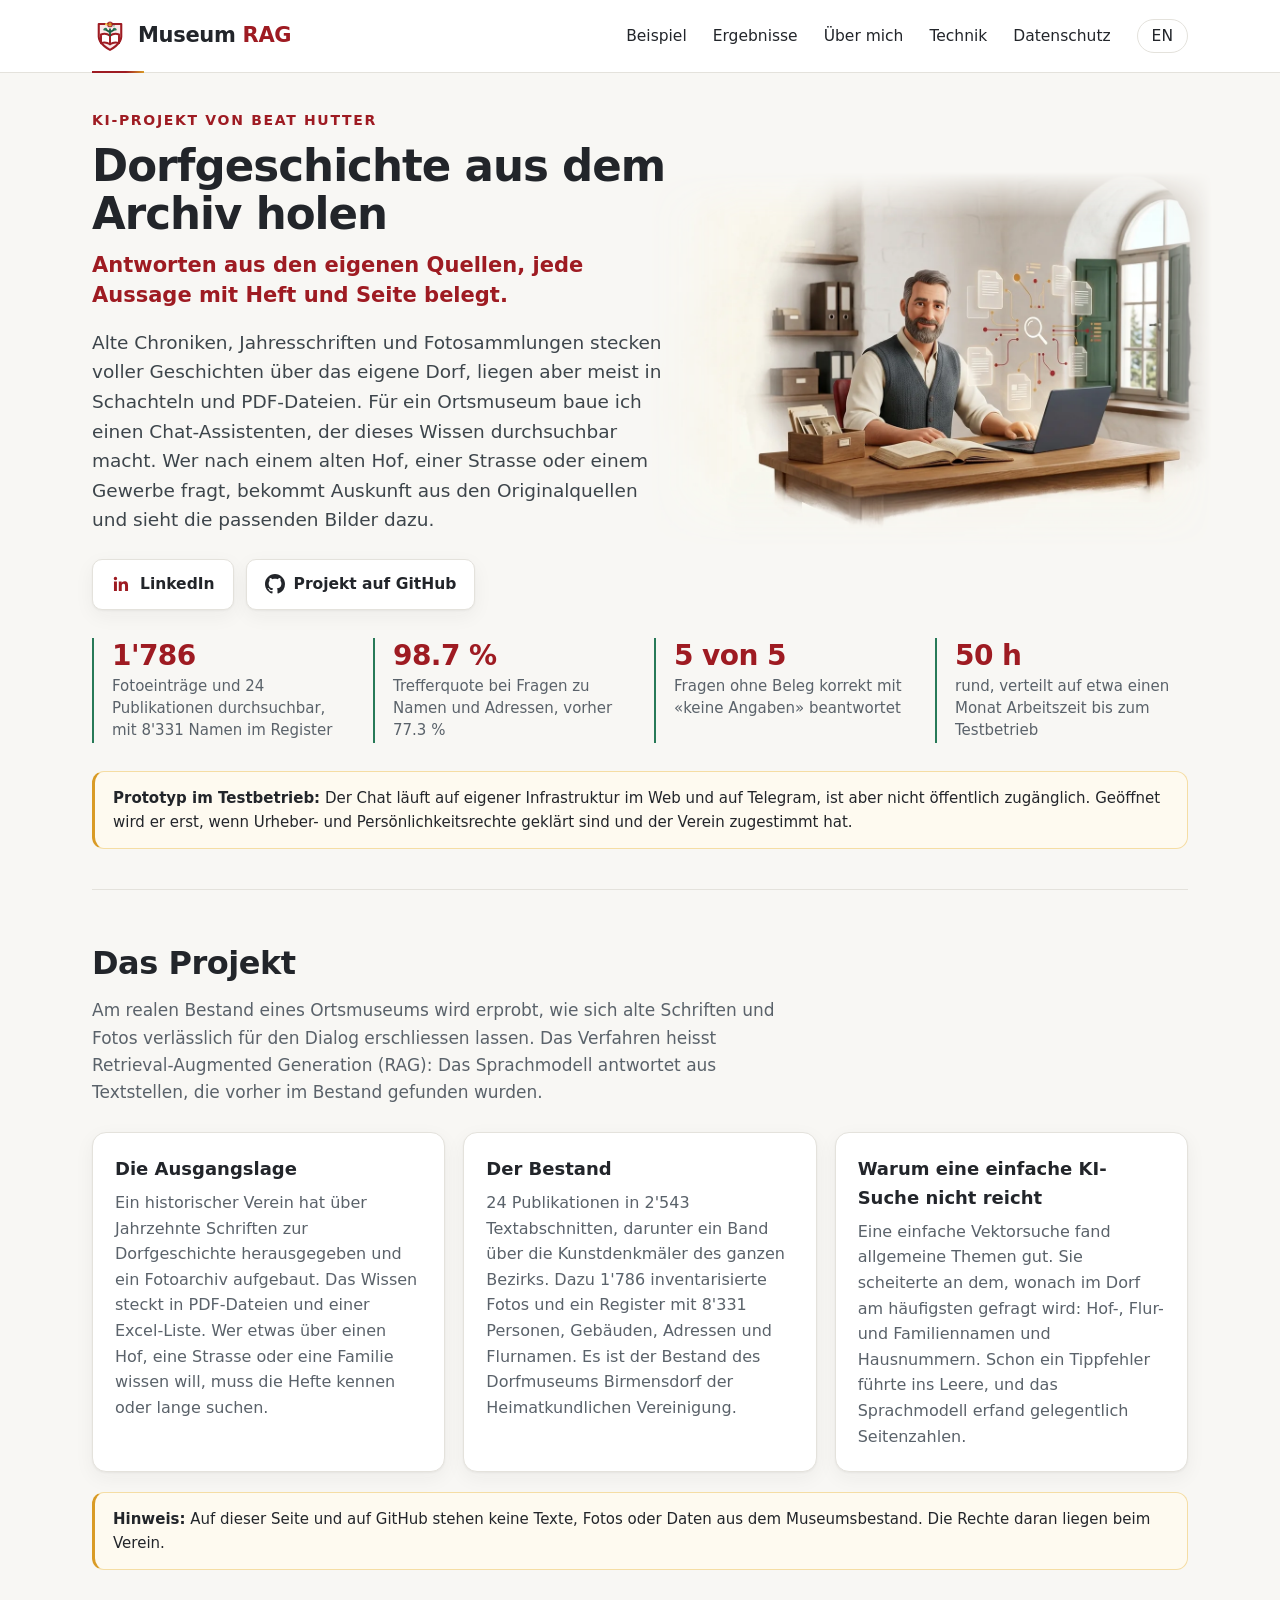
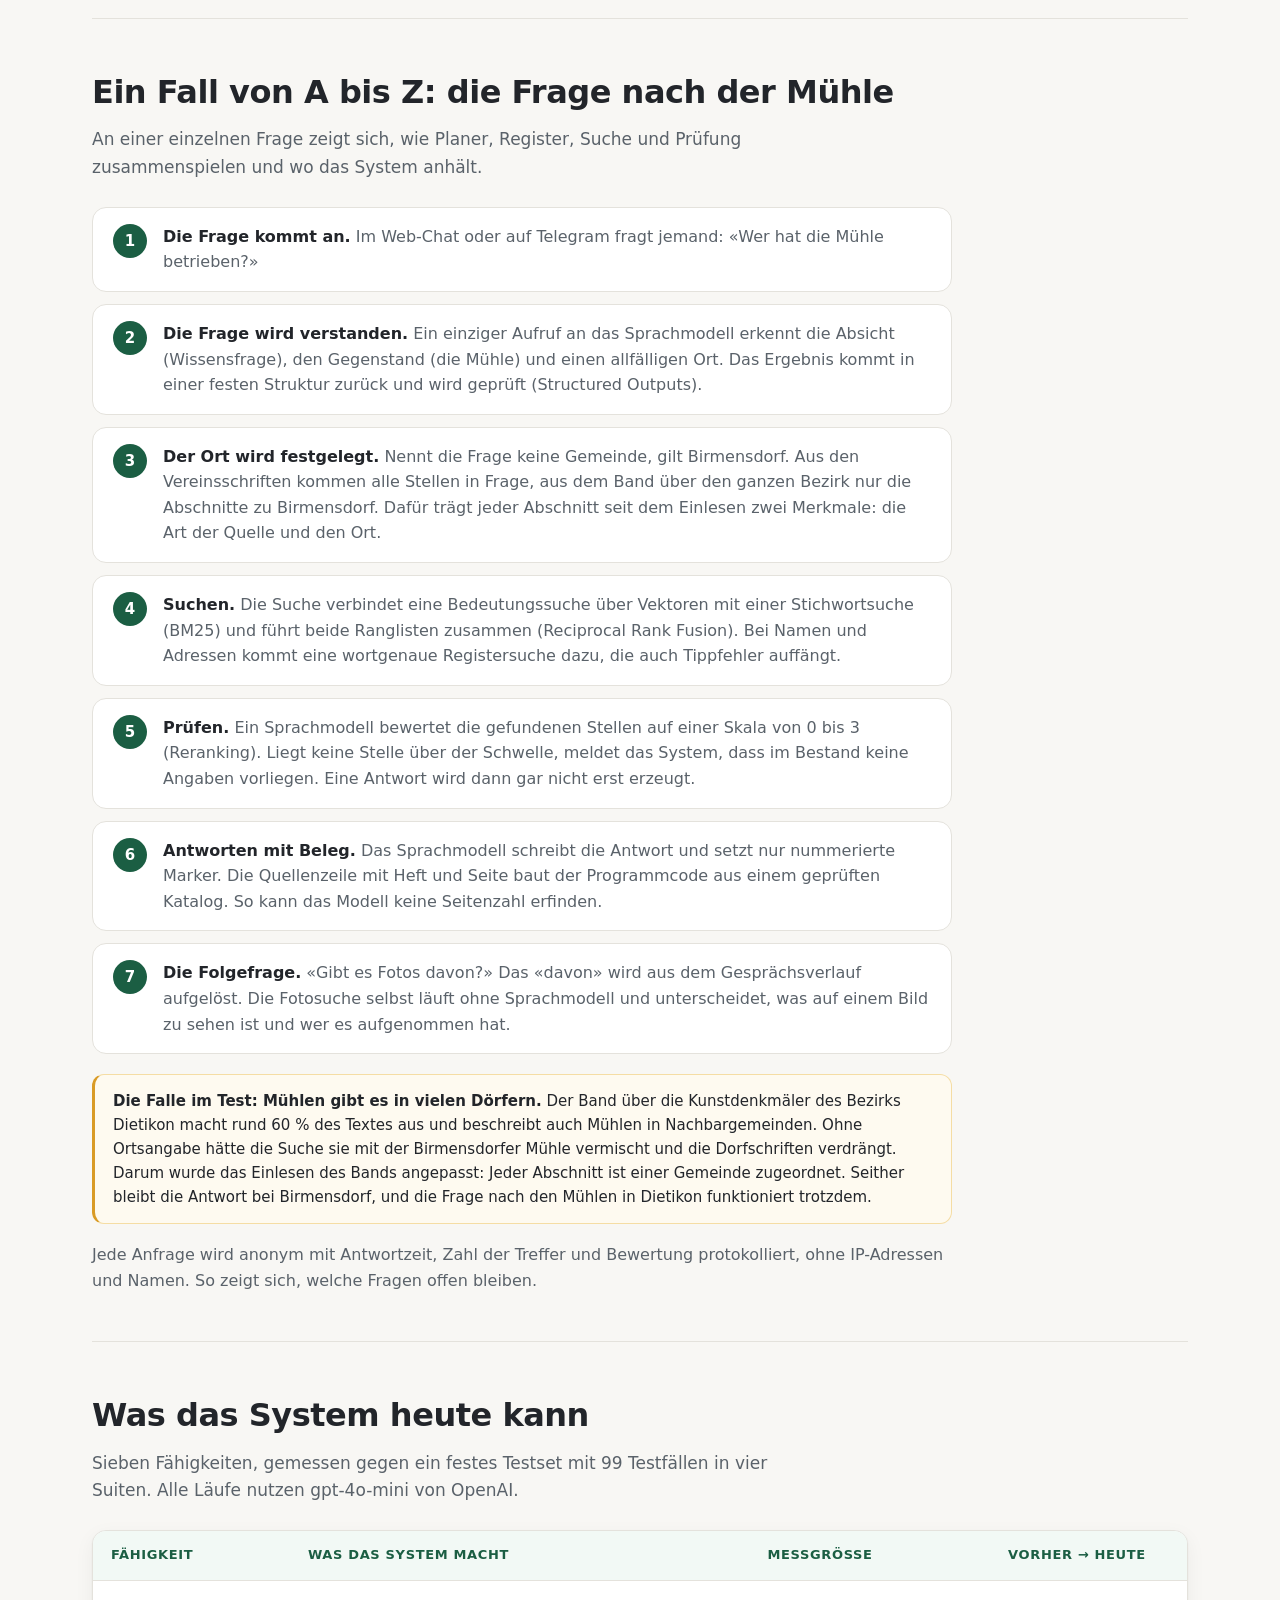
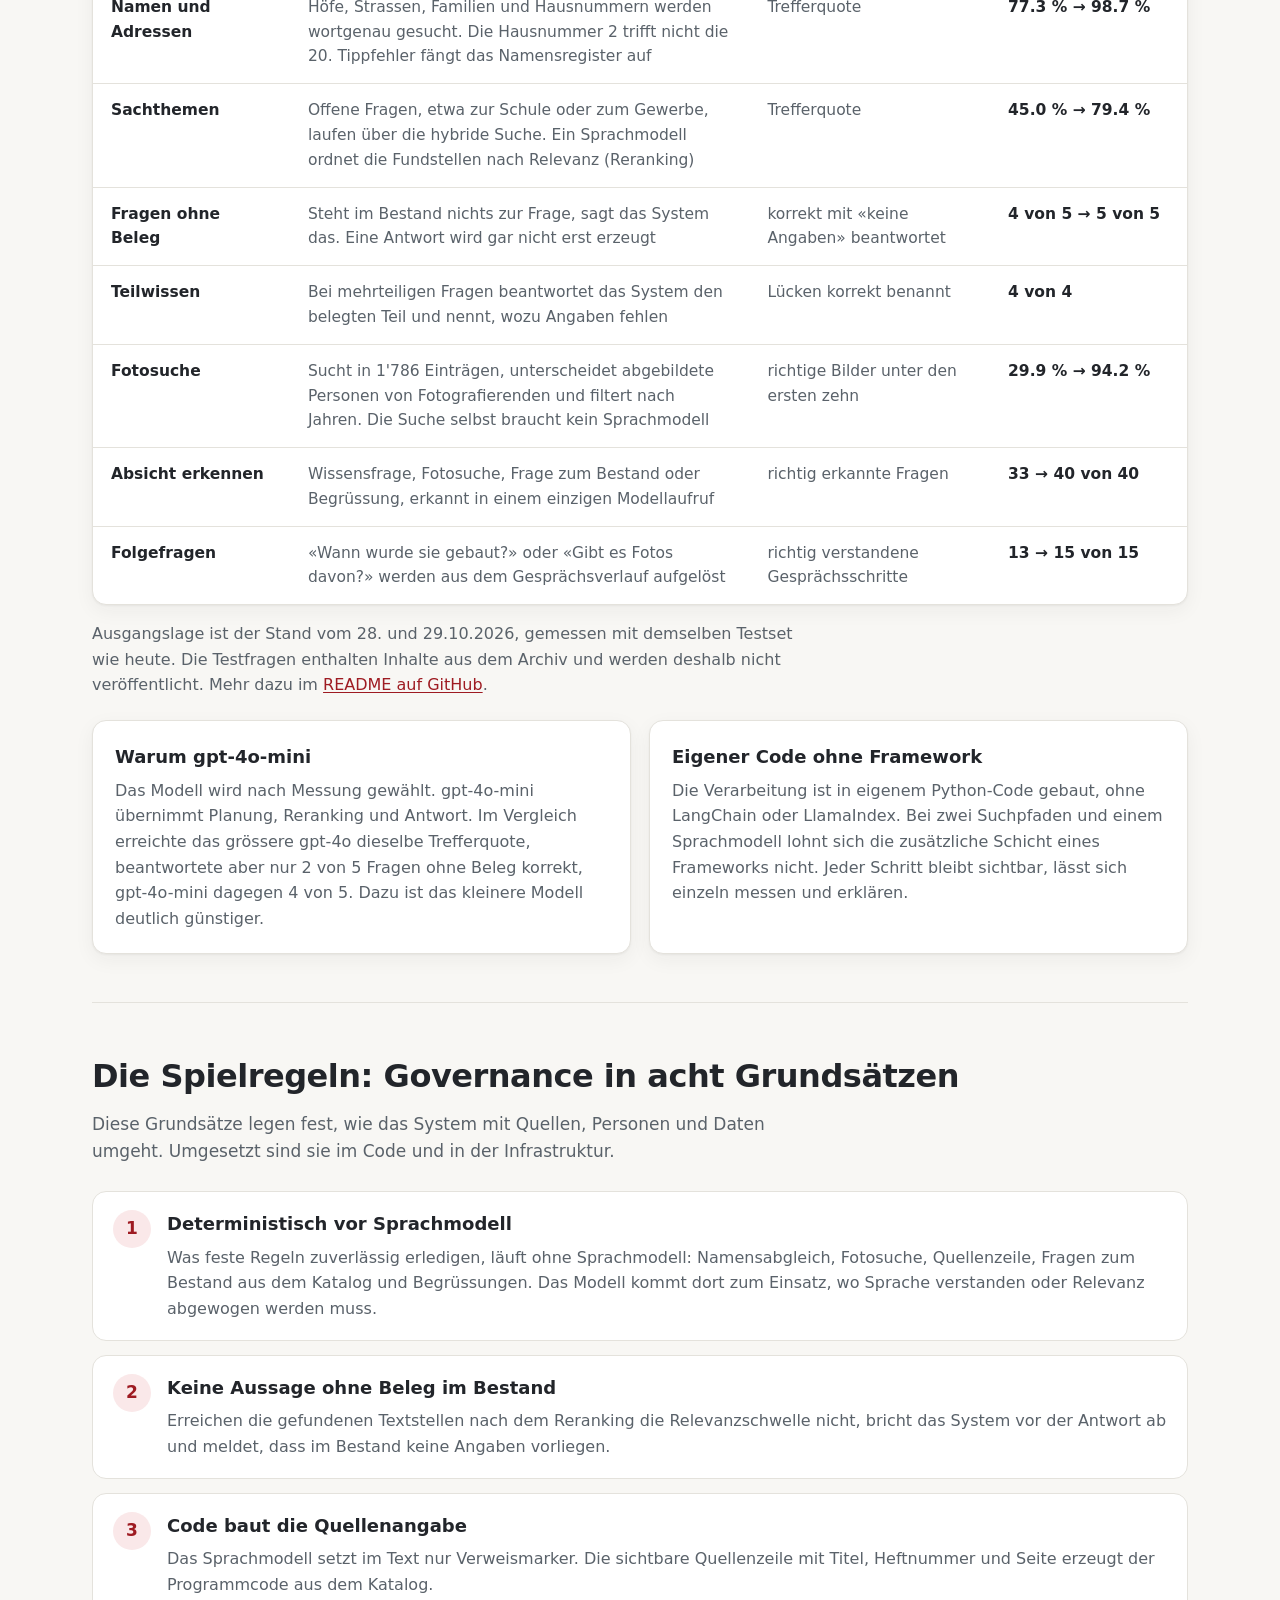
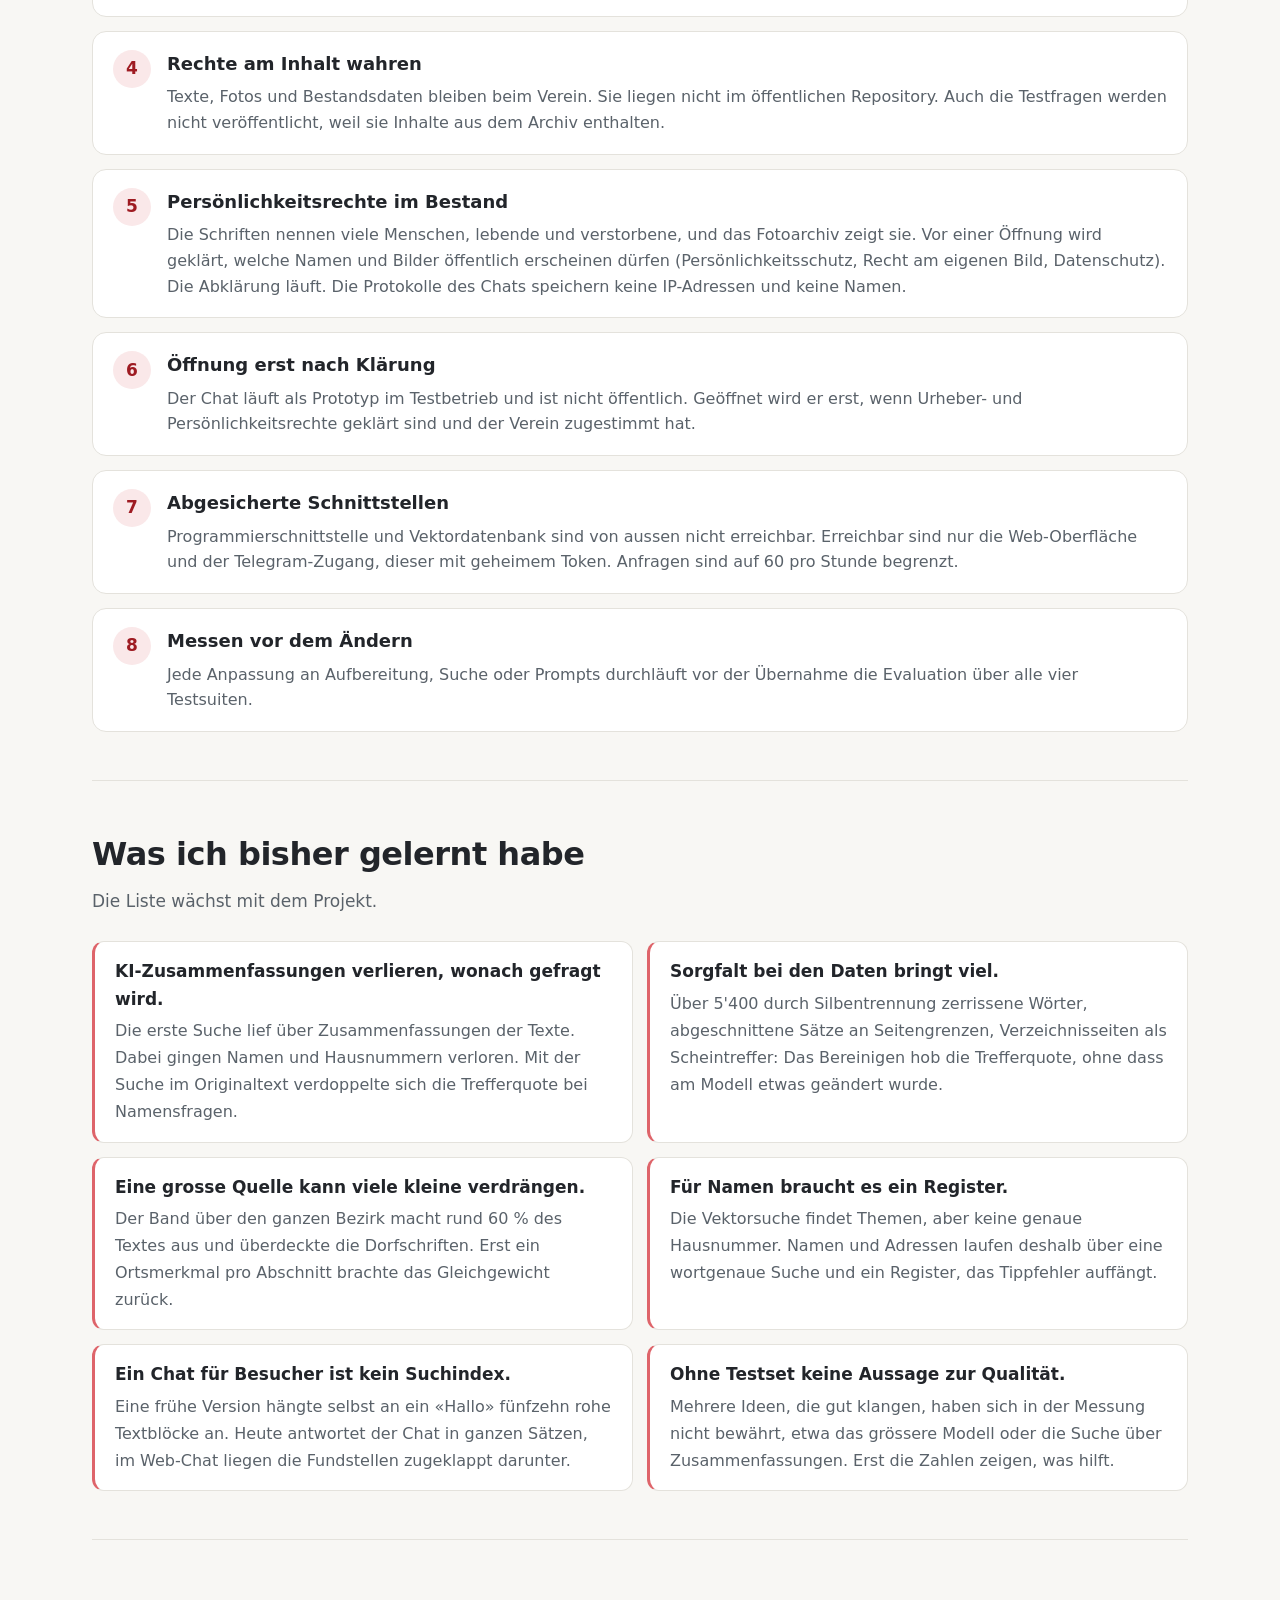
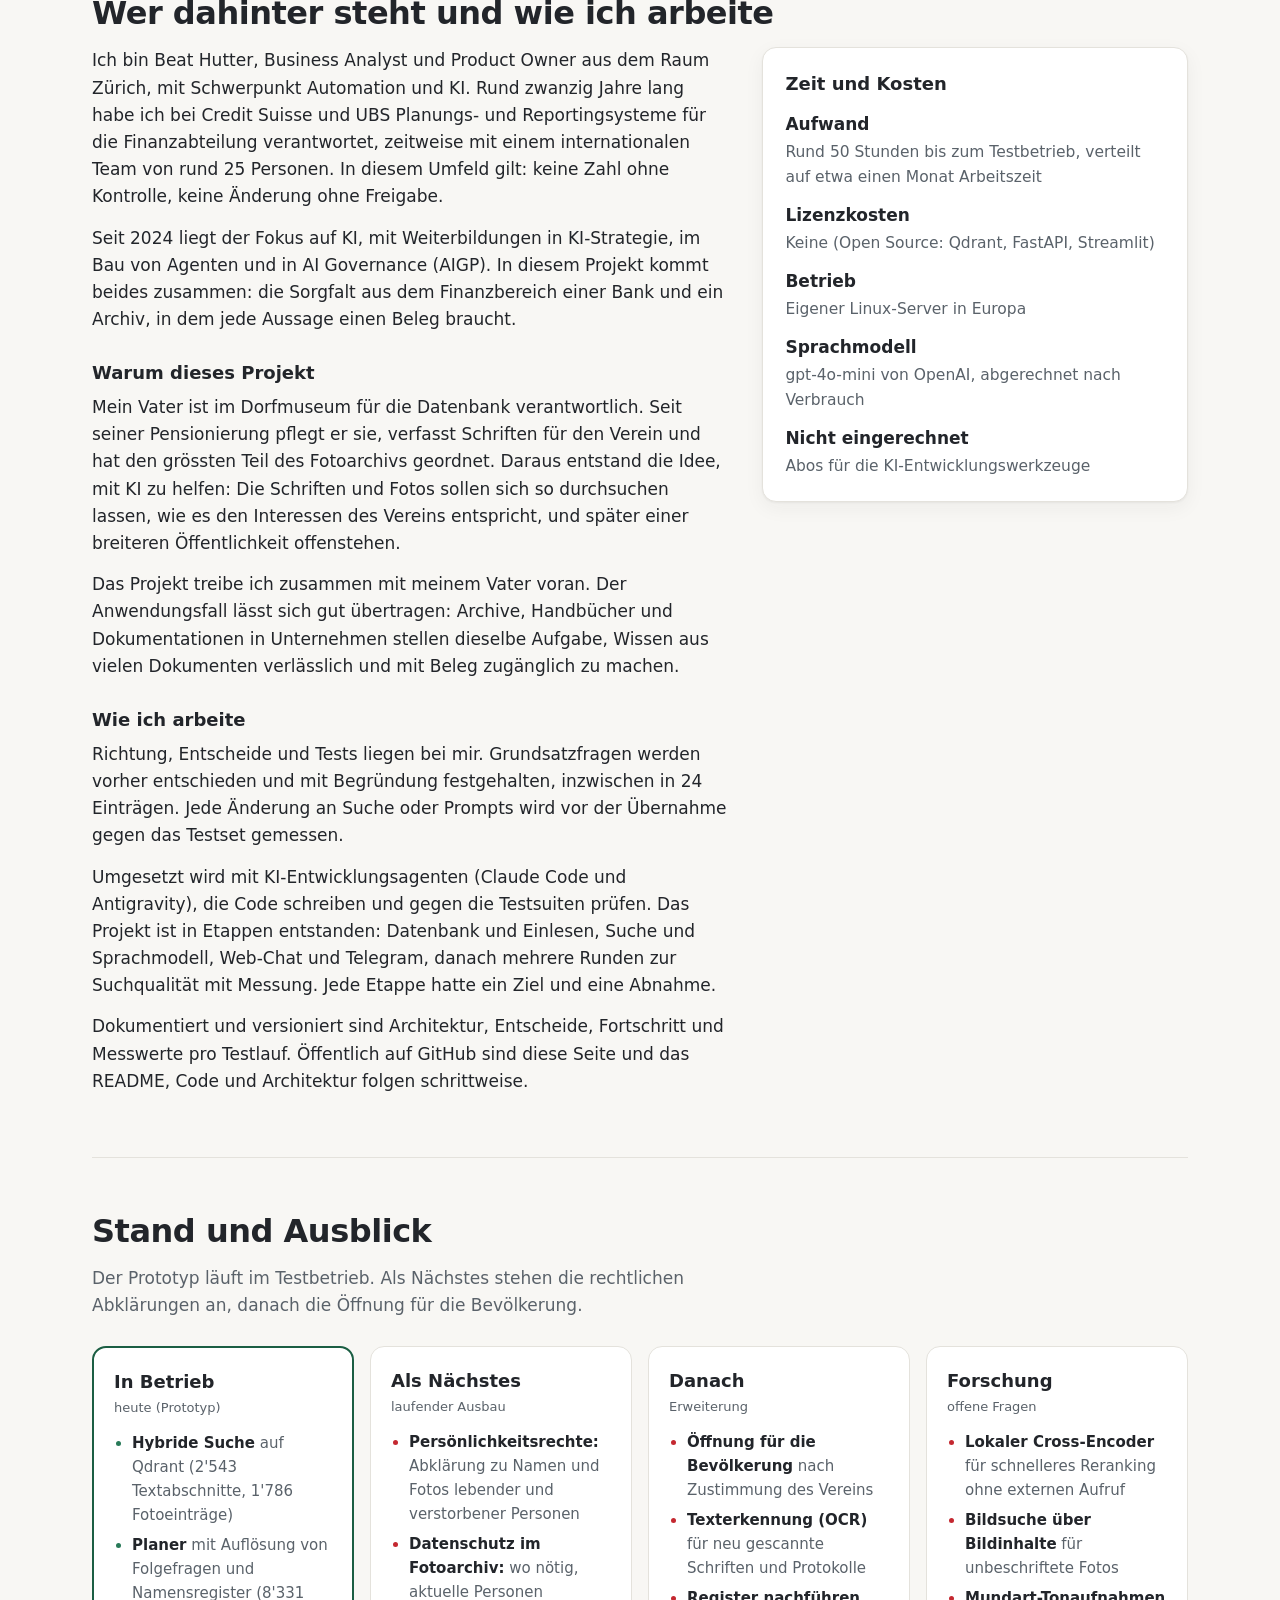
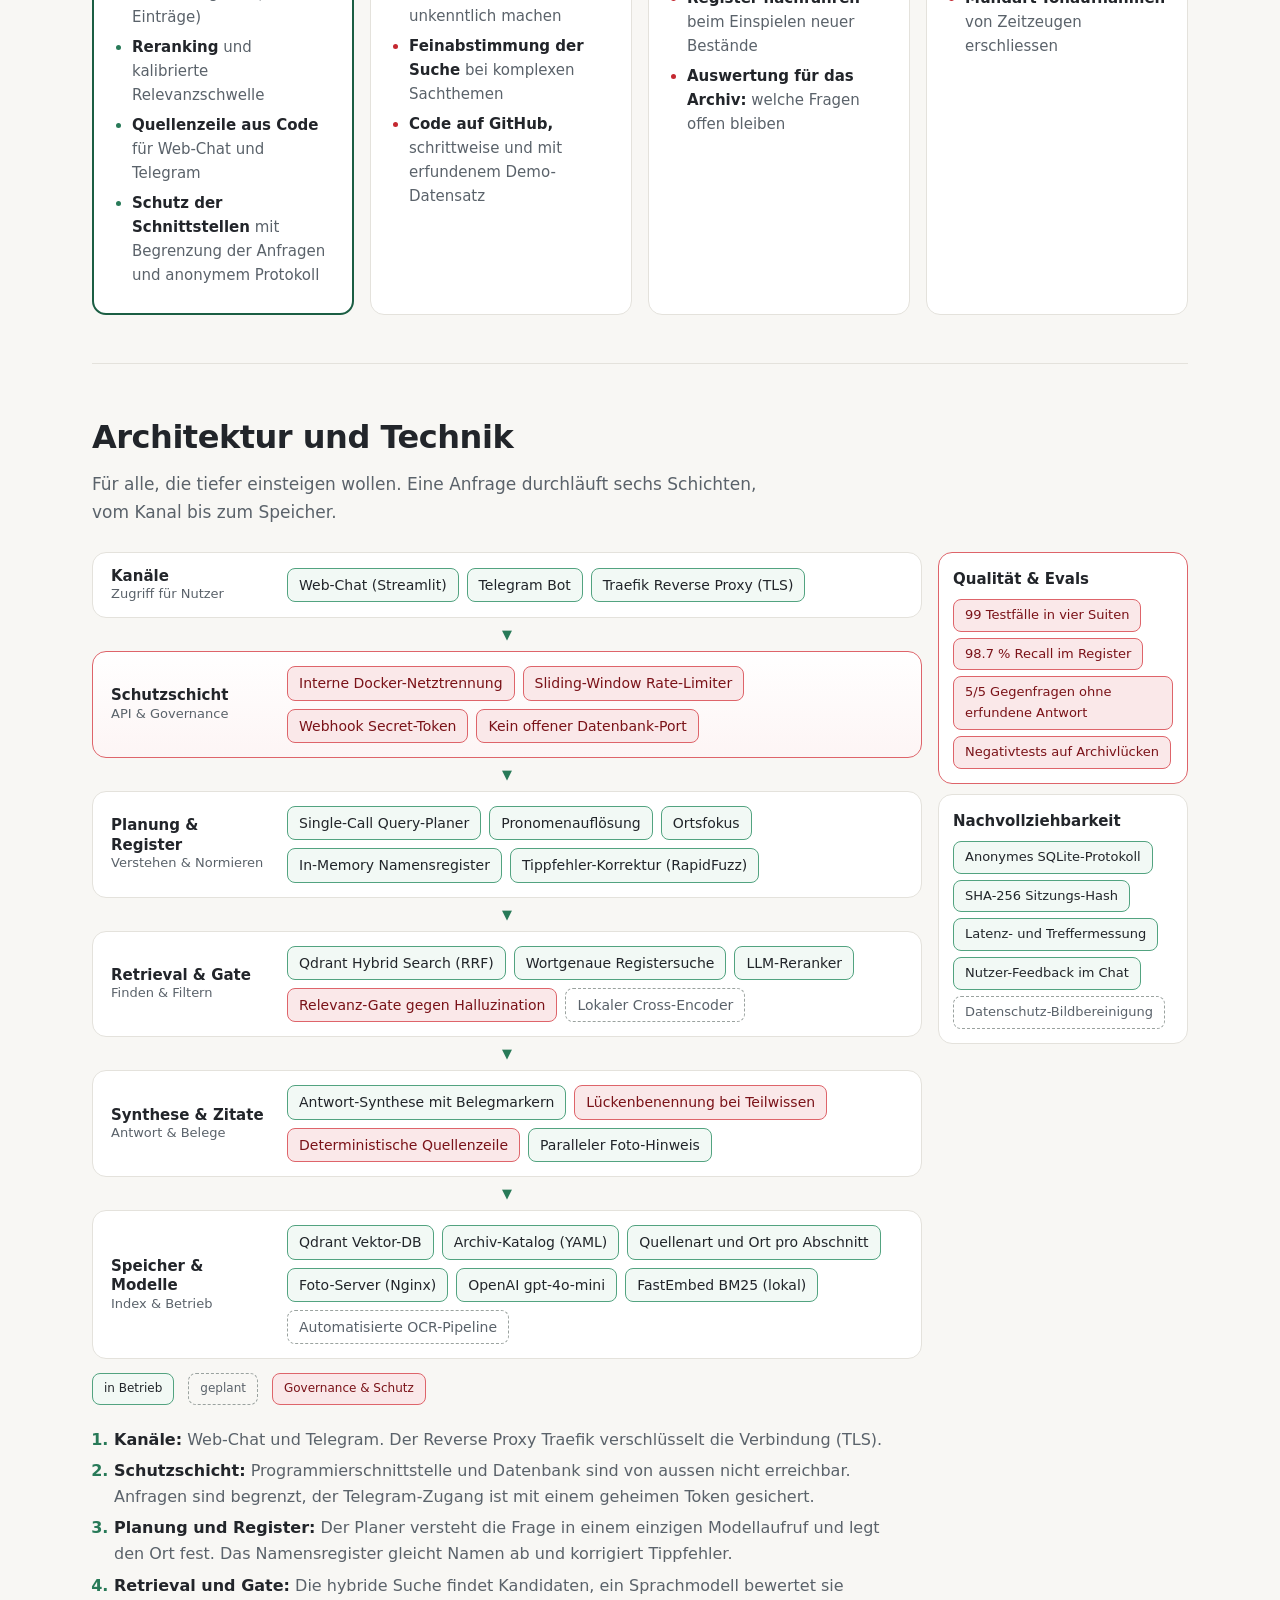
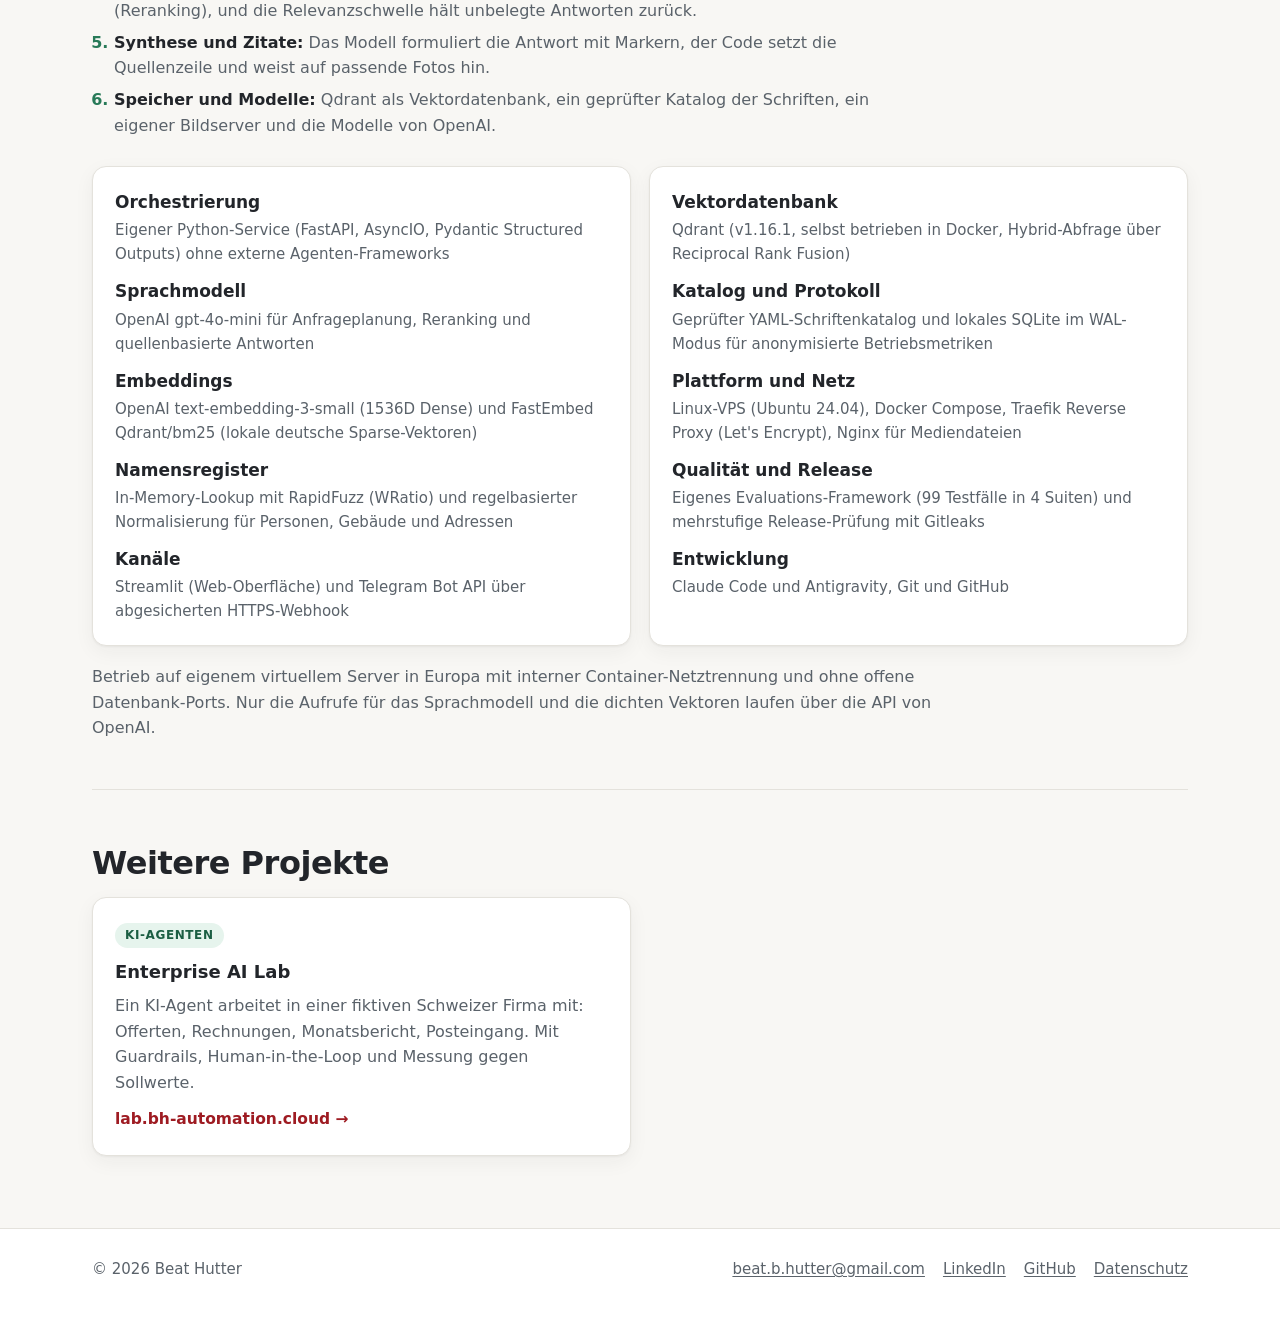
==== docs/index.html @ d4b45e54 "Update 15.11.2026: Projektseite (DE) neu aufgebaut" ====
<!doctype html>
<html lang="de">
<head>
  <meta charset="utf-8">
  <meta name="viewport" content="width=device-width, initial-scale=1">
  <title>Museum-RAG – Beat Hutter</title>
  <meta name="description" content="Ein Chat-Assistent für ein Ortsmuseum: beantwortet Fragen zur Dorfgeschichte aus den eigenen Schriften, belegt jede Aussage mit Heft und Seite und findet passende Fotos. Ein KI-Projekt von Beat Hutter.">
  <link rel="alternate" hreflang="en" href="en/">
  <link rel="stylesheet" href="style.css">
  <link rel="icon" href="assets/logo-rag.svg" type="image/svg+xml">
</head>
<body>
<header class="top">
  <div class="wrap">
    <a class="brand" href="./"><img src="assets/logo-rag.svg" alt="" width="36" height="36"><span>Museum <span class="wm-ai">RAG</span></span></a>
    <nav class="top-nav" aria-label="Hauptnavigation">
      <a class="hide-sm" href="#beispiel">Beispiel</a>
      <a class="hide-sm" href="#ergebnisse">Ergebnisse</a>
      <a class="hide-sm" href="#ueber-mich">Über mich</a>
      <a class="hide-sm" href="#technik">Technik</a>
      <a href="datenschutz.html">Datenschutz</a>
      <a class="lang" href="en/" hreflang="en" lang="en">EN</a>
    </nav>
  </div>
</header>

<main>
  <div class="wrap">
    <section class="hero">
      <div class="hero-grid">
      <div class="hero-text">
      <p class="eyebrow">KI-Projekt von Beat Hutter</p>
      <h1>Dorfgeschichte aus dem Archiv holen</h1>
      <p class="subline">Antworten aus den eigenen Quellen, jede Aussage mit Heft und Seite belegt.</p>
      <p class="lead">Alte Chroniken, Jahresschriften und Fotosammlungen stecken voller Geschichten über das eigene Dorf, liegen aber meist in Schachteln und PDF-Dateien. Für ein Ortsmuseum baue ich einen Chat-Assistenten, der dieses Wissen durchsuchbar macht. Wer nach einem alten Hof, einer Strasse oder einem Gewerbe fragt, bekommt Auskunft aus den Originalquellen und sieht die passenden Bilder dazu.</p>
      <div class="actions">
        <a class="btn primary" href="https://www.linkedin.com/in/beat-hutter-2687414b/" target="_blank" rel="noopener"><svg class="in" viewBox="0 0 24 24" fill="currentColor" aria-hidden="true"><path d="M20.45 20.45h-3.56v-5.57c0-1.33-.02-3.04-1.85-3.04-1.85 0-2.14 1.45-2.14 2.94v5.67H9.34V9h3.41v1.56h.05c.48-.9 1.64-1.85 3.37-1.85 3.6 0 4.27 2.37 4.27 5.46v6.28zM5.34 7.43a2.06 2.06 0 1 1 0-4.13 2.06 2.06 0 0 1 0 4.13zM7.12 20.45H3.56V9h3.56v11.45z"/></svg>LinkedIn</a>
        <a class="btn soft" href="https://github.com/BeatHutter/museum-hybrid-rag" target="_blank" rel="noopener"><svg viewBox="0 0 16 16" fill="currentColor" aria-hidden="true"><path d="M8 0C3.58 0 0 3.58 0 8c0 3.54 2.29 6.53 5.47 7.59.4.07.55-.17.55-.38 0-.19-.01-.82-.01-1.49-2.01.37-2.53-.49-2.69-.94-.09-.23-.48-.94-.82-1.13-.28-.15-.68-.52-.01-.53.63-.01 1.08.58 1.23.82.72 1.21 1.87.87 2.33.66.07-.52.28-.87.51-1.07-1.78-.2-3.64-.89-3.64-3.95 0-.87.31-1.59.82-2.15-.08-.2-.36-1.02.08-2.12 0 0 .67-.21 2.2.82.64-.18 1.32-.27 2-.27.68 0 1.36.09 2 .27 1.53-1.04 2.2-.82 2.2-.82.44 1.1.16 1.92.08 2.12.51.56.82 1.27.82 2.15 0 3.07-1.87 3.75-3.65 3.95.29.25.54.73.54 1.48 0 1.07-.01 1.93-.01 2.2 0 .21.15.46.55.38A8.01 8.01 0 0 0 16 8c0-4.42-3.58-8-8-8z"/></svg>Projekt auf GitHub</a>
      </div>
      </div>
      <figure class="hero-art">
        <img src="assets/hero-rag.webp" srcset="assets/hero-rag-1200.webp 1200w, assets/hero-rag.webp 1800w" sizes="(max-width: 960px) 100vw, 620px" width="1800" height="1200" alt="Illustration: Ein bärtiger Archivar arbeitet an einem Holztisch in einem hellen historischen Museumsarchiv mit grünen Fensterläden. Vor ihm liegen eine alte Chronik, historische Fotografien und ein Laptop, über dem vernetzte Dokumentenkarten und Vektorknoten in Rot, Grün und Goldgelb schweben." fetchpriority="high">
      </figure>
      </div>
      <div class="kpis">
        <div class="kpi"><strong>1'786</strong><span>Fotoeinträge und 24 Publikationen durchsuchbar, mit 8'331 Namen im Register</span></div>
        <div class="kpi"><strong>98.7 %</strong><span>Trefferquote bei Fragen zu Namen und Adressen, vorher 77.3 %</span></div>
        <div class="kpi"><strong>5 von 5</strong><span>Fragen ohne Beleg korrekt mit «keine Angaben» beantwortet</span></div>
        <div class="kpi"><strong>50 h</strong><span>rund, verteilt auf etwa einen Monat Arbeitszeit bis zum Testbetrieb</span></div>
      </div>
      <p class="notice"><strong>Prototyp im Testbetrieb:</strong> Der Chat läuft auf eigener Infrastruktur im Web und auf Telegram, ist aber nicht öffentlich zugänglich. Geöffnet wird er erst, wenn Urheber- und Persönlichkeitsrechte geklärt sind und der Verein zugestimmt hat.</p>
    </section>

    <section id="projekt">
      <h2>Das Projekt</h2>
      <p class="section-lead">Am realen Bestand eines Ortsmuseums wird erprobt, wie sich alte Schriften und Fotos verlässlich für den Dialog erschliessen lassen. Das Verfahren heisst Retrieval-Augmented Generation (RAG): Das Sprachmodell antwortet aus Textstellen, die vorher im Bestand gefunden wurden.</p>
      <div class="grid">
        <div class="card">
          <h3>Die Ausgangslage</h3>
          <p>Ein historischer Verein hat über Jahrzehnte Schriften zur Dorfgeschichte herausgegeben und ein Fotoarchiv aufgebaut. Das Wissen steckt in PDF-Dateien und einer Excel-Liste. Wer etwas über einen Hof, eine Strasse oder eine Familie wissen will, muss die Hefte kennen oder lange suchen.</p>
        </div>
        <div class="card">
          <h3>Der Bestand</h3>
          <p>24 Publikationen in 2'543 Textabschnitten, darunter ein Band über die Kunstdenkmäler des ganzen Bezirks. Dazu 1'786 inventarisierte Fotos und ein Register mit 8'331 Personen, Gebäuden, Adressen und Flurnamen. Es ist der Bestand des Dorfmuseums Birmensdorf der Heimatkundlichen Vereinigung.</p>
        </div>
        <div class="card">
          <h3>Warum eine einfache KI-Suche nicht reicht</h3>
          <p>Eine einfache Vektorsuche fand allgemeine Themen gut. Sie scheiterte an dem, wonach im Dorf am häufigsten gefragt wird: Hof-, Flur- und Familiennamen und Hausnummern. Schon ein Tippfehler führte ins Leere, und das Sprachmodell erfand gelegentlich Seitenzahlen.</p>
        </div>
      </div>
      <p class="notice"><strong>Hinweis:</strong> Auf dieser Seite und auf GitHub stehen keine Texte, Fotos oder Daten aus dem Museumsbestand. Die Rechte daran liegen beim Verein.</p>
    </section>

    <section id="beispiel">
      <h2>Ein Fall von A bis Z: die Frage nach der Mühle</h2>
      <p class="section-lead">An einer einzelnen Frage zeigt sich, wie Planer, Register, Suche und Prüfung zusammenspielen und wo das System anhält.</p>
      <ol class="steps">
        <li><p><strong>Die Frage kommt an.</strong> Im Web-Chat oder auf Telegram fragt jemand: «Wer hat die Mühle betrieben?»</p></li>
        <li><p><strong>Die Frage wird verstanden.</strong> Ein einziger Aufruf an das Sprachmodell erkennt die Absicht (Wissensfrage), den Gegenstand (die Mühle) und einen allfälligen Ort. Das Ergebnis kommt in einer festen Struktur zurück und wird geprüft (Structured Outputs).</p></li>
        <li><p><strong>Der Ort wird festgelegt.</strong> Nennt die Frage keine Gemeinde, gilt Birmensdorf. Aus den Vereinsschriften kommen alle Stellen in Frage, aus dem Band über den ganzen Bezirk nur die Abschnitte zu Birmensdorf. Dafür trägt jeder Abschnitt seit dem Einlesen zwei Merkmale: die Art der Quelle und den Ort.</p></li>
        <li><p><strong>Suchen.</strong> Die Suche verbindet eine Bedeutungssuche über Vektoren mit einer Stichwortsuche (BM25) und führt beide Ranglisten zusammen (Reciprocal Rank Fusion). Bei Namen und Adressen kommt eine wortgenaue Registersuche dazu, die auch Tippfehler auffängt.</p></li>
        <li><p><strong>Prüfen.</strong> Ein Sprachmodell bewertet die gefundenen Stellen auf einer Skala von 0 bis 3 (Reranking). Liegt keine Stelle über der Schwelle, meldet das System, dass im Bestand keine Angaben vorliegen. Eine Antwort wird dann gar nicht erst erzeugt.</p></li>
        <li><p><strong>Antworten mit Beleg.</strong> Das Sprachmodell schreibt die Antwort und setzt nur nummerierte Marker. Die Quellenzeile mit Heft und Seite baut der Programmcode aus einem geprüften Katalog. So kann das Modell keine Seitenzahl erfinden.</p></li>
        <li><p><strong>Die Folgefrage.</strong> «Gibt es Fotos davon?» Das «davon» wird aus dem Gesprächsverlauf aufgelöst. Die Fotosuche selbst läuft ohne Sprachmodell und unterscheidet, was auf einem Bild zu sehen ist und wer es aufgenommen hat.</p></li>
      </ol>
      <p class="notice trap"><strong>Die Falle im Test: Mühlen gibt es in vielen Dörfern.</strong> Der Band über die Kunstdenkmäler des Bezirks Dietikon macht rund 60 % des Textes aus und beschreibt auch Mühlen in Nachbargemeinden. Ohne Ortsangabe hätte die Suche sie mit der Birmensdorfer Mühle vermischt und die Dorfschriften verdrängt. Darum wurde das Einlesen des Bands angepasst: Jeder Abschnitt ist einer Gemeinde zugeordnet. Seither bleibt die Antwort bei Birmensdorf, und die Frage nach den Mühlen in Dietikon funktioniert trotzdem.</p>
      <p class="facts-line">Jede Anfrage wird anonym mit Antwortzeit, Zahl der Treffer und Bewertung protokolliert, ohne IP-Adressen und Namen. So zeigt sich, welche Fragen offen bleiben.</p>
    </section>

    <section id="ergebnisse">
      <h2>Was das System heute kann</h2>
      <p class="section-lead">Sieben Fähigkeiten, gemessen gegen ein festes Testset mit 99 Testfällen in vier Suiten. Alle Läufe nutzen gpt-4o-mini von OpenAI.</p>
      <div class="table-wrap">
        <table class="results">
          <thead><tr><th scope="col">Fähigkeit</th><th scope="col">Was das System macht</th><th scope="col">Messgrösse</th><th scope="col">Vorher → heute</th></tr></thead>
          <tbody>
            <tr><td>Namen und Adressen</td><td data-label="Was das System macht">Höfe, Strassen, Familien und Hausnummern werden wortgenau gesucht. Die Hausnummer 2 trifft nicht die 20. Tippfehler fängt das Namensregister auf</td><td data-label="Messgrösse">Trefferquote</td><td class="cost" data-label="Vorher → heute">77.3 % → 98.7 %</td></tr>
            <tr><td>Sachthemen</td><td data-label="Was das System macht">Offene Fragen, etwa zur Schule oder zum Gewerbe, laufen über die hybride Suche. Ein Sprachmodell ordnet die Fundstellen nach Relevanz (Reranking)</td><td data-label="Messgrösse">Trefferquote</td><td class="cost" data-label="Vorher → heute">45.0 % → 79.4 %</td></tr>
            <tr><td>Fragen ohne Beleg</td><td data-label="Was das System macht">Steht im Bestand nichts zur Frage, sagt das System das. Eine Antwort wird gar nicht erst erzeugt</td><td data-label="Messgrösse">korrekt mit «keine Angaben» beantwortet</td><td class="cost" data-label="Vorher → heute">4 von 5 → 5 von 5</td></tr>
            <tr><td>Teilwissen</td><td data-label="Was das System macht">Bei mehrteiligen Fragen beantwortet das System den belegten Teil und nennt, wozu Angaben fehlen</td><td data-label="Messgrösse">Lücken korrekt benannt</td><td class="cost" data-label="Vorher → heute">4 von 4</td></tr>
            <tr><td>Fotosuche</td><td data-label="Was das System macht">Sucht in 1'786 Einträgen, unterscheidet abgebildete Personen von Fotografierenden und filtert nach Jahren. Die Suche selbst braucht kein Sprachmodell</td><td data-label="Messgrösse">richtige Bilder unter den ersten zehn</td><td class="cost" data-label="Vorher → heute">29.9 % → 94.2 %</td></tr>
            <tr><td>Absicht erkennen</td><td data-label="Was das System macht">Wissensfrage, Fotosuche, Frage zum Bestand oder Begrüssung, erkannt in einem einzigen Modellaufruf</td><td data-label="Messgrösse">richtig erkannte Fragen</td><td class="cost" data-label="Vorher → heute">33 → 40 von 40</td></tr>
            <tr><td>Folgefragen</td><td data-label="Was das System macht">«Wann wurde sie gebaut?» oder «Gibt es Fotos davon?» werden aus dem Gesprächsverlauf aufgelöst</td><td data-label="Messgrösse">richtig verstandene Gesprächsschritte</td><td class="cost" data-label="Vorher → heute">13 → 15 von 15</td></tr>
          </tbody>
        </table>
      </div>
      <p class="below-table">Ausgangslage ist der Stand vom 28. und 29.10.2026, gemessen mit demselben Testset wie heute. Die Testfragen enthalten Inhalte aus dem Archiv und werden deshalb nicht veröffentlicht. Mehr dazu im <a href="https://github.com/BeatHutter/museum-hybrid-rag/blob/main/README.de.md" target="_blank" rel="noopener">README auf GitHub</a>.</p>
      <div class="grid two cost-cards">
        <div class="card">
          <h3>Warum gpt-4o-mini</h3>
          <p>Das Modell wird nach Messung gewählt. gpt-4o-mini übernimmt Planung, Reranking und Antwort. Im Vergleich erreichte das grössere gpt-4o dieselbe Trefferquote, beantwortete aber nur 2 von 5 Fragen ohne Beleg korrekt, gpt-4o-mini dagegen 4 von 5. Dazu ist das kleinere Modell deutlich günstiger.</p>
        </div>
        <div class="card">
          <h3>Eigener Code ohne Framework</h3>
          <p>Die Verarbeitung ist in eigenem Python-Code gebaut, ohne LangChain oder LlamaIndex. Bei zwei Suchpfaden und einem Sprachmodell lohnt sich die zusätzliche Schicht eines Frameworks nicht. Jeder Schritt bleibt sichtbar, lässt sich einzeln messen und erklären.</p>
        </div>
      </div>
    </section>

    <section id="spielregeln">
      <h2>Die Spielregeln: Governance in acht Grundsätzen</h2>
      <p class="section-lead">Diese Grundsätze legen fest, wie das System mit Quellen, Personen und Daten umgeht. Umgesetzt sind sie im Code und in der Infrastruktur.</p>
      <ol class="principles">
        <li><div><h3>Deterministisch vor Sprachmodell</h3><p>Was feste Regeln zuverlässig erledigen, läuft ohne Sprachmodell: Namensabgleich, Fotosuche, Quellenzeile, Fragen zum Bestand aus dem Katalog und Begrüssungen. Das Modell kommt dort zum Einsatz, wo Sprache verstanden oder Relevanz abgewogen werden muss.</p></div></li>
        <li><div><h3>Keine Aussage ohne Beleg im Bestand</h3><p>Erreichen die gefundenen Textstellen nach dem Reranking die Relevanzschwelle nicht, bricht das System vor der Antwort ab und meldet, dass im Bestand keine Angaben vorliegen.</p></div></li>
        <li><div><h3>Code baut die Quellenangabe</h3><p>Das Sprachmodell setzt im Text nur Verweismarker. Die sichtbare Quellenzeile mit Titel, Heftnummer und Seite erzeugt der Programmcode aus dem Katalog.</p></div></li>
        <li><div><h3>Rechte am Inhalt wahren</h3><p>Texte, Fotos und Bestandsdaten bleiben beim Verein. Sie liegen nicht im öffentlichen Repository. Auch die Testfragen werden nicht veröffentlicht, weil sie Inhalte aus dem Archiv enthalten.</p></div></li>
        <li><div><h3>Persönlichkeitsrechte im Bestand</h3><p>Die Schriften nennen viele Menschen, lebende und verstorbene, und das Fotoarchiv zeigt sie. Vor einer Öffnung wird geklärt, welche Namen und Bilder öffentlich erscheinen dürfen (Persönlichkeitsschutz, Recht am eigenen Bild, Datenschutz). Die Abklärung läuft. Die Protokolle des Chats speichern keine IP-Adressen und keine Namen.</p></div></li>
        <li><div><h3>Öffnung erst nach Klärung</h3><p>Der Chat läuft als Prototyp im Testbetrieb und ist nicht öffentlich. Geöffnet wird er erst, wenn Urheber- und Persönlichkeitsrechte geklärt sind und der Verein zugestimmt hat.</p></div></li>
        <li><div><h3>Abgesicherte Schnittstellen</h3><p>Programmierschnittstelle und Vektordatenbank sind von aussen nicht erreichbar. Erreichbar sind nur die Web-Oberfläche und der Telegram-Zugang, dieser mit geheimem Token. Anfragen sind auf 60 pro Stunde begrenzt.</p></div></li>
        <li><div><h3>Messen vor dem Ändern</h3><p>Jede Anpassung an Aufbereitung, Suche oder Prompts durchläuft vor der Übernahme die Evaluation über alle vier Testsuiten.</p></div></li>
      </ol>
    </section>

    <section id="gelernt">
      <h2>Was ich bisher gelernt habe</h2>
      <p class="section-lead">Die Liste wächst mit dem Projekt.</p>
      <ul class="lessons">
        <li><strong>KI-Zusammenfassungen verlieren, wonach gefragt wird.</strong><span>Die erste Suche lief über Zusammenfassungen der Texte. Dabei gingen Namen und Hausnummern verloren. Mit der Suche im Originaltext verdoppelte sich die Trefferquote bei Namensfragen.</span></li>
        <li><strong>Sorgfalt bei den Daten bringt viel.</strong><span>Über 5'400 durch Silbentrennung zerrissene Wörter, abgeschnittene Sätze an Seitengrenzen, Verzeichnisseiten als Scheintreffer: Das Bereinigen hob die Trefferquote, ohne dass am Modell etwas geändert wurde.</span></li>
        <li><strong>Eine grosse Quelle kann viele kleine verdrängen.</strong><span>Der Band über den ganzen Bezirk macht rund 60 % des Textes aus und überdeckte die Dorfschriften. Erst ein Ortsmerkmal pro Abschnitt brachte das Gleichgewicht zurück.</span></li>
        <li><strong>Für Namen braucht es ein Register.</strong><span>Die Vektorsuche findet Themen, aber keine genaue Hausnummer. Namen und Adressen laufen deshalb über eine wortgenaue Suche und ein Register, das Tippfehler auffängt.</span></li>
        <li><strong>Ein Chat für Besucher ist kein Suchindex.</strong><span>Eine frühe Version hängte selbst an ein «Hallo» fünfzehn rohe Textblöcke an. Heute antwortet der Chat in ganzen Sätzen, im Web-Chat liegen die Fundstellen zugeklappt darunter.</span></li>
        <li><strong>Ohne Testset keine Aussage zur Qualität.</strong><span>Mehrere Ideen, die gut klangen, haben sich in der Messung nicht bewährt, etwa das grössere Modell oder die Suche über Zusammenfassungen. Erst die Zahlen zeigen, was hilft.</span></li>
      </ul>
    </section>

    <section id="ueber-mich">
      <h2>Wer dahinter steht und wie ich arbeite</h2>
      <div class="about">
        <div>
          <p>Ich bin Beat Hutter, Business Analyst und Product Owner aus dem Raum Zürich, mit Schwerpunkt Automation und KI. Rund zwanzig Jahre lang habe ich bei Credit Suisse und UBS Planungs- und Reportingsysteme für die Finanzabteilung verantwortet, zeitweise mit einem internationalen Team von rund 25 Personen. In diesem Umfeld gilt: keine Zahl ohne Kontrolle, keine Änderung ohne Freigabe.</p>
          <p>Seit 2024 liegt der Fokus auf KI, mit Weiterbildungen in KI-Strategie, im Bau von Agenten und in AI Governance (AIGP). In diesem Projekt kommt beides zusammen: die Sorgfalt aus dem Finanzbereich einer Bank und ein Archiv, in dem jede Aussage einen Beleg braucht.</p>
          <h3>Warum dieses Projekt</h3>
          <p>Mein Vater ist im Dorfmuseum für die Datenbank verantwortlich. Seit seiner Pensionierung pflegt er sie, verfasst Schriften für den Verein und hat den grössten Teil des Fotoarchivs geordnet. Daraus entstand die Idee, mit KI zu helfen: Die Schriften und Fotos sollen sich so durchsuchen lassen, wie es den Interessen des Vereins entspricht, und später einer breiteren Öffentlichkeit offenstehen.</p>
          <p>Das Projekt treibe ich zusammen mit meinem Vater voran. Der Anwendungsfall lässt sich gut übertragen: Archive, Handbücher und Dokumentationen in Unternehmen stellen dieselbe Aufgabe, Wissen aus vielen Dokumenten verlässlich und mit Beleg zugänglich zu machen.</p>
          <h3>Wie ich arbeite</h3>
          <p>Richtung, Entscheide und Tests liegen bei mir. Grundsatzfragen werden vorher entschieden und mit Begründung festgehalten, inzwischen in 24 Einträgen. Jede Änderung an Suche oder Prompts wird vor der Übernahme gegen das Testset gemessen.</p>
          <p>Umgesetzt wird mit KI-Entwicklungsagenten (Claude Code und Antigravity), die Code schreiben und gegen die Testsuiten prüfen. Das Projekt ist in Etappen entstanden: Datenbank und Einlesen, Suche und Sprachmodell, Web-Chat und Telegram, danach mehrere Runden zur Suchqualität mit Messung. Jede Etappe hatte ein Ziel und eine Abnahme.</p>
          <p>Dokumentiert und versioniert sind Architektur, Entscheide, Fortschritt und Messwerte pro Testlauf. Öffentlich auf GitHub sind diese Seite und das README, Code und Architektur folgen schrittweise.</p>
        </div>
        <div class="card facts">
          <h3>Zeit und Kosten</h3>
          <dl>
            <dt>Aufwand</dt><dd>Rund 50 Stunden bis zum Testbetrieb, verteilt auf etwa einen Monat Arbeitszeit</dd>
            <dt>Lizenzkosten</dt><dd>Keine (Open Source: Qdrant, FastAPI, Streamlit)</dd>
            <dt>Betrieb</dt><dd>Eigener Linux-Server in Europa</dd>
            <dt>Sprachmodell</dt><dd>gpt-4o-mini von OpenAI, abgerechnet nach Verbrauch</dd>
            <dt>Nicht eingerechnet</dt><dd>Abos für die KI-Entwicklungswerkzeuge</dd>
          </dl>
        </div>
      </div>
    </section>

    <section id="roadmap">
      <h2>Stand und Ausblick</h2>
      <p class="section-lead">Der Prototyp läuft im Testbetrieb. Als Nächstes stehen die rechtlichen Abklärungen an, danach die Öffnung für die Bevölkerung.</p>
      <div class="roadmap">
        <div class="phase now">
          <h3>In Betrieb</h3>
          <div class="when">heute (Prototyp)</div>
          <ul>
            <li><strong>Hybride Suche</strong> auf Qdrant (2'543 Textabschnitte, 1'786 Fotoeinträge)</li>
            <li><strong>Planer</strong> mit Auflösung von Folgefragen und Namensregister (8'331 Einträge)</li>
            <li><strong>Reranking</strong> und kalibrierte Relevanzschwelle</li>
            <li><strong>Quellenzeile aus Code</strong> für Web-Chat und Telegram</li>
            <li><strong>Schutz der Schnittstellen</strong> mit Begrenzung der Anfragen und anonymem Protokoll</li>
          </ul>
        </div>
        <div class="phase">
          <h3>Als Nächstes</h3>
          <div class="when">laufender Ausbau</div>
          <ul>
            <li><strong>Persönlichkeitsrechte:</strong> Abklärung zu Namen und Fotos lebender und verstorbener Personen</li>
            <li><strong>Datenschutz im Fotoarchiv:</strong> wo nötig, aktuelle Personen unkenntlich machen</li>
            <li><strong>Feinabstimmung der Suche</strong> bei komplexen Sachthemen</li>
            <li><strong>Code auf GitHub,</strong> schrittweise und mit erfundenem Demo-Datensatz</li>
          </ul>
        </div>
        <div class="phase">
          <h3>Danach</h3>
          <div class="when">Erweiterung</div>
          <ul>
            <li><strong>Öffnung für die Bevölkerung</strong> nach Zustimmung des Vereins</li>
            <li><strong>Texterkennung (OCR)</strong> für neu gescannte Schriften und Protokolle</li>
            <li><strong>Register nachführen</strong> beim Einspielen neuer Bestände</li>
            <li><strong>Auswertung für das Archiv:</strong> welche Fragen offen bleiben</li>
          </ul>
        </div>
        <div class="phase">
          <h3>Forschung</h3>
          <div class="when">offene Fragen</div>
          <ul>
            <li><strong>Lokaler Cross-Encoder</strong> für schnelleres Reranking ohne externen Aufruf</li>
            <li><strong>Bildsuche über Bildinhalte</strong> für unbeschriftete Fotos</li>
            <li><strong>Mundart-Tonaufnahmen</strong> von Zeitzeugen erschliessen</li>
          </ul>
        </div>
      </div>
    </section>

    <section id="technik">
      <h2>Architektur und Technik</h2>
      <p class="section-lead">Für alle, die tiefer einsteigen wollen. Eine Anfrage durchläuft sechs Schichten, vom Kanal bis zum Speicher.</p>
      <div class="arch">
        <div class="arch-stack">
          <div class="layer">
            <div class="layer-name">Kanäle<small>Zugriff für Nutzer</small></div>
            <div class="chips"><span class="chip">Web-Chat (Streamlit)</span><span class="chip">Telegram Bot</span><span class="chip">Traefik Reverse Proxy (TLS)</span></div>
          </div>
          <div class="arrow">▼</div>
          <div class="layer gov">
            <div class="layer-name">Schutzschicht<small>API &amp; Governance</small></div>
            <div class="chips"><span class="chip gov">Interne Docker-Netztrennung</span><span class="chip gov">Sliding-Window Rate-Limiter</span><span class="chip gov">Webhook Secret-Token</span><span class="chip gov">Kein offener Datenbank-Port</span></div>
          </div>
          <div class="arrow">▼</div>
          <div class="layer">
            <div class="layer-name">Planung &amp; Register<small>Verstehen &amp; Normieren</small></div>
            <div class="chips"><span class="chip">Single-Call Query-Planer</span><span class="chip">Pronomenauflösung</span><span class="chip">Ortsfokus</span><span class="chip">In-Memory Namensregister</span><span class="chip">Tippfehler-Korrektur (RapidFuzz)</span></div>
          </div>
          <div class="arrow">▼</div>
          <div class="layer">
            <div class="layer-name">Retrieval &amp; Gate<small>Finden &amp; Filtern</small></div>
            <div class="chips"><span class="chip">Qdrant Hybrid Search (RRF)</span><span class="chip">Wortgenaue Registersuche</span><span class="chip">LLM-Reranker</span><span class="chip gov">Relevanz-Gate gegen Halluzination</span><span class="chip plan">Lokaler Cross-Encoder</span></div>
          </div>
          <div class="arrow">▼</div>
          <div class="layer">
            <div class="layer-name">Synthese &amp; Zitate<small>Antwort &amp; Belege</small></div>
            <div class="chips"><span class="chip">Antwort-Synthese mit Belegmarkern</span><span class="chip gov">Lückenbenennung bei Teilwissen</span><span class="chip gov">Deterministische Quellenzeile</span><span class="chip">Paralleler Foto-Hinweis</span></div>
          </div>
          <div class="arrow">▼</div>
          <div class="layer">
            <div class="layer-name">Speicher &amp; Modelle<small>Index &amp; Betrieb</small></div>
            <div class="chips"><span class="chip">Qdrant Vektor-DB</span><span class="chip">Archiv-Katalog (YAML)</span><span class="chip">Quellenart und Ort pro Abschnitt</span><span class="chip">Foto-Server (Nginx)</span><span class="chip">OpenAI gpt-4o-mini</span><span class="chip">FastEmbed BM25 (lokal)</span><span class="chip plan">Automatisierte OCR-Pipeline</span></div>
          </div>
        </div>
        <div class="arch-side">
          <div class="side-box hitl">
            <h3>Qualität &amp; Evals</h3>
            <div class="chips"><span class="chip gov">99 Testfälle in vier Suiten</span><span class="chip gov">98.7 % Recall im Register</span><span class="chip gov">5/5 Gegenfragen ohne erfundene Antwort</span><span class="chip gov">Negativtests auf Archivlücken</span></div>
          </div>
          <div class="side-box">
            <h3>Nachvollziehbarkeit</h3>
            <div class="chips"><span class="chip">Anonymes SQLite-Protokoll</span><span class="chip">SHA-256 Sitzungs-Hash</span><span class="chip">Latenz- und Treffermessung</span><span class="chip">Nutzer-Feedback im Chat</span><span class="chip plan">Datenschutz-Bildbereinigung</span></div>
          </div>
        </div>
      </div>
      <div class="legend"><span class="chip">in Betrieb</span><span class="chip plan">geplant</span><span class="chip gov">Governance &amp; Schutz</span></div>
      <ol class="layers-text">
        <li><strong>Kanäle:</strong> Web-Chat und Telegram. Der Reverse Proxy Traefik verschlüsselt die Verbindung (TLS).</li>
        <li><strong>Schutzschicht:</strong> Programmierschnittstelle und Datenbank sind von aussen nicht erreichbar. Anfragen sind begrenzt, der Telegram-Zugang ist mit einem geheimen Token gesichert.</li>
        <li><strong>Planung und Register:</strong> Der Planer versteht die Frage in einem einzigen Modellaufruf und legt den Ort fest. Das Namensregister gleicht Namen ab und korrigiert Tippfehler.</li>
        <li><strong>Retrieval und Gate:</strong> Die hybride Suche findet Kandidaten, ein Sprachmodell bewertet sie (Reranking), und die Relevanzschwelle hält unbelegte Antworten zurück.</li>
        <li><strong>Synthese und Zitate:</strong> Das Modell formuliert die Antwort mit Markern, der Code setzt die Quellenzeile und weist auf passende Fotos hin.</li>
        <li><strong>Speicher und Modelle:</strong> Qdrant als Vektordatenbank, ein geprüfter Katalog der Schriften, ein eigener Bildserver und die Modelle von OpenAI.</li>
      </ol>
      <div class="stack">
        <div class="card"><dl>
          <dt>Orchestrierung</dt><dd>Eigener Python-Service (FastAPI, AsyncIO, Pydantic Structured Outputs) ohne externe Agenten-Frameworks</dd>
          <dt>Sprachmodell</dt><dd>OpenAI gpt-4o-mini für Anfrageplanung, Reranking und quellenbasierte Antworten</dd>
          <dt>Embeddings</dt><dd>OpenAI text-embedding-3-small (1536D Dense) und FastEmbed Qdrant/bm25 (lokale deutsche Sparse-Vektoren)</dd>
          <dt>Namensregister</dt><dd>In-Memory-Lookup mit RapidFuzz (WRatio) und regelbasierter Normalisierung für Personen, Gebäude und Adressen</dd>
          <dt>Kanäle</dt><dd>Streamlit (Web-Oberfläche) und Telegram Bot API über abgesicherten HTTPS-Webhook</dd>
        </dl></div>
        <div class="card"><dl>
          <dt>Vektordatenbank</dt><dd>Qdrant (v1.16.1, selbst betrieben in Docker, Hybrid-Abfrage über Reciprocal Rank Fusion)</dd>
          <dt>Katalog und Protokoll</dt><dd>Geprüfter YAML-Schriftenkatalog und lokales SQLite im WAL-Modus für anonymisierte Betriebsmetriken</dd>
          <dt>Plattform und Netz</dt><dd>Linux-VPS (Ubuntu 24.04), Docker Compose, Traefik Reverse Proxy (Let's Encrypt), Nginx für Mediendateien</dd>
          <dt>Qualität und Release</dt><dd>Eigenes Evaluations-Framework (99 Testfälle in 4 Suiten) und mehrstufige Release-Prüfung mit Gitleaks</dd>
          <dt>Entwicklung</dt><dd>Claude Code und Antigravity, Git und GitHub</dd>
        </dl></div>
      </div>
      <p class="facts-line">Betrieb auf eigenem virtuellem Server in Europa mit interner Container-Netztrennung und ohne offene Datenbank-Ports. Nur die Aufrufe für das Sprachmodell und die dichten Vektoren laufen über die API von OpenAI.</p>
    </section>

    <section id="projekte">
      <h2>Weitere Projekte</h2>
      <div class="grid two">
        <a class="card project" href="https://lab.bh-automation.cloud/" target="_blank" rel="noopener">
          <span class="tag">KI-Agenten</span>
          <h3>Enterprise AI Lab</h3>
          <p>Ein KI-Agent arbeitet in einer fiktiven Schweizer Firma mit: Offerten, Rechnungen, Monatsbericht, Posteingang. Mit Guardrails, Human-in-the-Loop und Messung gegen Sollwerte.</p>
          <span class="more">lab.bh-automation.cloud →</span>
        </a>
      </div>
    </section>
  </div>
</main>

<footer class="bottom">
  <div class="wrap">
    <span>© 2026 Beat Hutter</span>
    <nav aria-label="Fusszeile">
      <a href="mailto:beat.b.hutter@gmail.com">beat.b.hutter@gmail.com</a>
      <a href="https://www.linkedin.com/in/beat-hutter-2687414b/" target="_blank" rel="noopener">LinkedIn</a>
      <a href="https://github.com/BeatHutter/museum-hybrid-rag" target="_blank" rel="noopener">GitHub</a>
      <a href="datenschutz.html">Datenschutz</a>
    </nav>
  </div>
</footer>
</body>
</html>
---- docs/style.css ----
/* Museum-RAG – gemeinsame Gestaltung nach Vorbild Enterprise AI Lab (Variante A: hell, ruhig, illustrativ).
   Farbschema inspiriert vom historischen Wappen und Museumsgebäude:
   Wappenrot (Primär), Laden-/Blattgrün (Sekundär / In Betrieb), Goldgelb (Akzent), Kalkweiss (Hintergrund).
   Keine externen Schriften oder Skripte (Datenschutz). */
:root {
  /* Wappenrot (Primärakzent: Logo, Hauptbuttons, Fokus, Governance) */
  --red-900: #7a1218;
  --red-800: #9e1b22;
  --red-600: #c42830;
  --red-400: #de646a;
  --red-200: #f2c6c8;
  --red-100: #fae8e9;
  --red-50:  #fdf5f5;

  /* Laden- & Blattgrün (Sekundärakzent: aktive Systembausteine, Säulen, Status «in Betrieb») */
  --green-900: #12422f;
  --green-800: #1b5e43;
  --green-600: #287a58;
  --green-400: #52a380;
  --green-200: #c2e5d5;
  --green-100: #e6f4ed;
  --green-50:  #f2f9f5;

  /* Wappengold / Gelb (Warmer Akzent: Hinweise, Highlights) */
  --gold-700: #9a670c;
  --gold-500: #d99b26;
  --gold-200: #f5dda4;
  --gold-100: #fcf1d4;
  --gold-50:  #fefaf0;

  /* Neutral (Kalkweiss / Sandstein / Schiefer) */
  --bg: #f8f7f4;
  --surface: #ffffff;
  --fg: #22252a;
  --muted: #5a626a;
  --border: #e4e2dc;

  /* Rollen */
  --accent: var(--red-800);
  --accent-soft: var(--red-100);
  --shadow: 0 1px 2px rgba(34, 37, 42, .05), 0 6px 20px rgba(34, 37, 42, .05);
  --shadow-hover: 0 2px 4px rgba(158, 27, 34, .06), 0 10px 28px rgba(158, 27, 34, .10);
  color-scheme: light;
}

*, *::before, *::after { box-sizing: border-box; }
html { -webkit-text-size-adjust: 100%; scroll-behavior: smooth; }
body {
  margin: 0;
  background: var(--bg);
  color: var(--fg);
  font: 17px/1.6 system-ui, -apple-system, "Segoe UI", Roboto, "Helvetica Neue", Arial, sans-serif;
}
a { color: var(--accent); text-underline-offset: 2px; }
a:hover { text-decoration-thickness: 2px; }
img { max-width: 100%; height: auto; }
.wrap { max-width: 1160px; margin: 0 auto; padding: 0 16px; }
@media (min-width: 760px) { .wrap { padding: 0 32px; } }

/* ---------- Kopfzeile ---------- */
header.top { border-bottom: 1px solid var(--border); background: var(--surface); position: relative; }
header.top .wrap { display: flex; align-items: center; justify-content: space-between; gap: 12px; min-height: 72px; }
.brand {
  font-weight: 700; font-size: 21px; letter-spacing: -.015em; color: var(--fg); text-decoration: none;
  display: flex; align-items: center; gap: 10px; position: relative; align-self: stretch; white-space: nowrap;
}
.brand img { width: 36px; height: 36px; display: block; }
.brand .wm-ai { color: var(--red-800); }
/* kurzer farbiger Akzentstrich unter dem Logo, auf der Trennlinie */
.brand::after {
  content: ""; position: absolute; left: 0; bottom: -1px; width: 52px; height: 2px;
  background: linear-gradient(90deg, var(--red-800) 0%, var(--red-800) 65%, var(--gold-500) 100%);
}
nav.top-nav { display: flex; gap: 26px; align-items: center; font-size: 15.5px; }
nav.top-nav a { color: var(--fg); text-decoration: none; transition: color .2s ease; }
nav.top-nav a:hover, nav.top-nav a[aria-current="page"] { color: var(--red-800); }
.lang {
  border: 1px solid var(--border); border-radius: 999px; padding: 4px 14px; background: var(--surface);
  transition: border-color .2s ease;
}
.lang:hover { border-color: var(--red-600); }

/* ---------- Einstieg (Hero) ---------- */
/* Masse wie beim Enterprise AI Lab, damit beide Seiten aus einem Guss wirken */
.hero { padding: 36px 0 40px; }
.hero-grid { display: grid; grid-template-columns: minmax(0, 1.15fr) minmax(0, 1fr); gap: 24px; align-items: center; }
.hero-text { position: relative; z-index: 1; }
.eyebrow { color: var(--red-800); font-weight: 700; font-size: 14px; letter-spacing: .12em; text-transform: uppercase; margin: 0 0 12px; }
h1 { font-size: clamp(30px, 3.4vw, 44px); line-height: 1.1; letter-spacing: -.022em; margin: 0 0 18px; font-weight: 800; max-width: 22ch; }
.subline { font-size: clamp(18px, 1.7vw, 21px); line-height: 1.4; font-weight: 600; color: var(--red-800); max-width: 48ch; margin: -6px 0 18px; }
.lead { font-size: clamp(17px, 1.5vw, 18.5px); color: #3d454b; max-width: 54ch; margin: 0 0 14px; }
.hero-text .lead:last-of-type { margin-bottom: 24px; }
.hero-art { margin: 0 -24px 0 -40px; position: relative; }
.hero-art img {
  display: block; width: 100%; height: auto;
  /* weicher Übergang in den hellen Hintergrund an allen vier Rändern */
  -webkit-mask-image: linear-gradient(to right, transparent 0, #000 16%, #000 90%, transparent 100%),
                      linear-gradient(to bottom, transparent 0, #000 12%, #000 84%, transparent 100%);
  -webkit-mask-composite: source-in;
          mask-image: linear-gradient(to right, transparent 0, #000 16%, #000 90%, transparent 100%),
                      linear-gradient(to bottom, transparent 0, #000 12%, #000 84%, transparent 100%);
          mask-composite: intersect;
}
.actions { display: flex; flex-wrap: wrap; gap: 12px; }
.btn {
  display: inline-flex; align-items: center; gap: 9px; padding: 12px 18px; border-radius: 10px;
  font-weight: 600; font-size: 15.5px; white-space: nowrap; text-decoration: none; border: 1px solid var(--border);
  background: var(--surface); color: var(--fg); box-shadow: var(--shadow);
  transition: transform .2s ease, box-shadow .2s ease, background-color .2s ease;
}
.btn svg { width: 20px; height: 20px; flex: none; }
/* Beide Buttons (LinkedIn, GitHub) weiss mit feinem Rand, Farbe nur im LinkedIn-Logo (wie beim Lab) */
.btn.primary, .btn.soft { background: var(--surface); border-color: var(--border); color: var(--fg); }
.btn.primary:hover, .btn.soft:hover { background: var(--red-50); border-color: var(--red-200); }
.btn:hover { text-decoration: none; transform: translateY(-1px); box-shadow: var(--shadow-hover); }
.btn .in { color: var(--red-800); }

/* Hinweis-Kasten mit warmem Goldgelb-Akzent */
.notice {
  margin: 20px 0 0; padding: 14px 18px; border-radius: 12px; font-size: 15px;
  background: var(--gold-50); border: 1px solid var(--gold-200); border-left: 3px solid var(--gold-500);
}

/* Kennzahlen unter dem Einstieg */
.kpis { display: grid; grid-template-columns: repeat(4, 1fr); gap: 28px; margin-top: 28px; }
.kpi { border-left: 2px solid var(--green-600); padding: 2px 0 2px 18px; }
.kpi strong { display: block; font-size: 28px; line-height: 1.15; letter-spacing: -.02em; color: var(--red-800); font-weight: 800; }
.kpi span { display: block; color: var(--muted); font-size: 15px; line-height: 1.45; margin-top: 4px; }
.kpis + .notice { margin-top: 28px; }

/* Vier Säulen unter dem Einstieg (nur noch auf der englischen Seite in Gebrauch) */
.pillars { display: grid; grid-template-columns: repeat(4, 1fr); gap: 28px; margin-top: 52px; }
.pillar { border-left: 2px solid var(--green-600); padding: 2px 0 2px 18px; }
.pillar svg { width: 26px; height: 26px; color: var(--red-800); display: block; margin-bottom: 10px; }
.pillar strong { display: block; font-size: 17px; letter-spacing: -.005em; }
.pillar span { color: var(--muted); font-size: 15px; }

/* ---------- Abschnitte ---------- */
section { padding: 48px 0; }
section + section { border-top: 1px solid var(--border); }
h2 { font-size: clamp(24px, 3vw, 32px); letter-spacing: -.015em; margin: 0 0 8px; }
.section-lead { color: var(--muted); margin: 0 0 26px; max-width: 64ch; }
h3 { font-size: 18px; margin: 0 0 6px; }

.grid { display: grid; grid-template-columns: repeat(3, 1fr); gap: 18px; }
.grid.two { grid-template-columns: repeat(2, 1fr); }
.card {
  background: var(--surface); border: 1px solid var(--border); border-radius: 14px;
  padding: 22px; box-shadow: var(--shadow); transition: box-shadow .25s ease, border-color .25s ease;
}
.card:hover { box-shadow: var(--shadow-hover); border-color: var(--red-200); }
.card p { margin: 0; color: var(--muted); font-size: 16px; }
.tag {
  display: inline-block; font-size: 12px; font-weight: 700; letter-spacing: .05em; text-transform: uppercase;
  color: var(--green-800); background: var(--green-100); border-radius: 999px; padding: 3px 10px; margin-bottom: 10px;
}

.principles { list-style: none; padding: 0; margin: 0; display: grid; gap: 14px; counter-reset: p; }
.principles li {
  counter-increment: p; display: grid; grid-template-columns: 38px 1fr; gap: 16px;
  background: var(--surface); border: 1px solid var(--border); border-radius: 14px; padding: 18px 20px;
}
.principles li::before {
  content: counter(p); width: 38px; height: 38px; border-radius: 50%;
  background: var(--red-100); color: var(--red-800); font-weight: 700; display: grid; place-items: center;
}
.principles p { margin: 0; color: var(--muted); font-size: 16px; }
.small { font-size: 14px; color: var(--muted); }

/* ---------- Fall von A bis Z ---------- */
.steps { list-style: none; padding: 0; margin: 0; display: grid; gap: 12px; counter-reset: s; max-width: 860px; }
.steps li {
  counter-increment: s; display: grid; grid-template-columns: 34px 1fr; gap: 16px; align-items: start;
  background: var(--surface); border: 1px solid var(--border); border-radius: 14px; padding: 16px 20px;
}
.steps li::before {
  content: counter(s); width: 34px; height: 34px; border-radius: 50%;
  background: var(--green-800); color: #fff; font-weight: 700; display: grid; place-items: center; font-size: 15px;
}
.steps p { margin: 0; color: var(--muted); font-size: 16px; }
.steps strong { color: var(--fg); }
.trap { max-width: 860px; }
.facts-line { max-width: 860px; margin: 18px 0 0; color: var(--muted); font-size: 16px; }

/* ---------- Ergebnisse ---------- */
.table-wrap { background: var(--surface); border: 1px solid var(--border); border-radius: 14px; box-shadow: var(--shadow); overflow: hidden; }
table.results { width: 100%; border-collapse: collapse; font-size: 15.5px; }
.results th, .results td { text-align: left; vertical-align: top; padding: 14px 18px; border-bottom: 1px solid var(--border); }
.results thead th { background: var(--green-50); font-size: 13px; letter-spacing: .05em; text-transform: uppercase; color: var(--green-800); }
.results tbody tr:last-child td { border-bottom: 0; }
.results td:first-child { font-weight: 600; width: 18%; }
.results td:nth-child(2) { width: 42%; }
.results td:nth-child(3) { width: 22%; }
.results td { color: var(--muted); }
.results td:first-child, .results td.cost { color: var(--fg); }
.results td.cost { width: 18%; font-weight: 600; white-space: nowrap; }
.cost-cards { margin-top: 22px; }
.below-table { margin: 16px 0 0; color: var(--muted); font-size: 16px; max-width: 72ch; }

/* ---------- Gelernt ---------- */
.lessons { list-style: none; padding: 0; margin: 0; display: grid; grid-template-columns: repeat(2, 1fr); gap: 14px; }
.lessons li { background: var(--surface); border: 1px solid var(--border); border-left: 3px solid var(--red-400); border-radius: 12px; padding: 16px 20px; }
.lessons strong { display: block; margin-bottom: 4px; }
.lessons span { color: var(--muted); font-size: 16px; }

/* ---------- Über mich ---------- */
.about { display: grid; grid-template-columns: minmax(0, 1.5fr) minmax(0, 1fr); gap: 32px; align-items: start; }
.about p { margin: 0 0 14px; max-width: 66ch; }
.about h3 { margin-top: 26px; }
.facts dl { margin: 0; }
.facts dt { font-weight: 600; margin-top: 12px; }
.facts dt:first-child { margin-top: 0; }
.facts dd { margin: 2px 0 0; color: var(--muted); font-size: 15.5px; }
.facts h3 { margin: 0 0 12px; }

/* Erklärung der Schichten unter dem Architekturbild */
.layers-text { margin: 22px 0 28px; padding-left: 22px; color: var(--muted); font-size: 16px; max-width: 80ch; }
.layers-text li { margin: 6px 0; }
.layers-text li::marker { color: var(--green-600); font-weight: 700; }
.layers-text strong { color: var(--fg); }
section[id] { scroll-margin-top: 12px; }

/* ---------- Weitere Projekte ---------- */
a.card.project { display: block; color: var(--fg); text-decoration: none; }
a.card.project .more { display: inline-block; margin-top: 12px; font-weight: 600; font-size: 15.5px; color: var(--red-800); }
a.card.project:hover .more { text-decoration: underline; }

/* ---------- Architekturbild (HTML statt Grafik: passt sich jeder Breite an) ---------- */
.arch { display: grid; grid-template-columns: minmax(0, 1fr) 250px; gap: 16px; }
.arch-stack { display: grid; gap: 10px; }
.layer {
  display: grid; grid-template-columns: 160px 1fr; gap: 16px; align-items: center;
  background: var(--surface); border: 1px solid var(--border); border-radius: 14px; padding: 14px 18px;
}
.layer.gov { border: 1.5px solid var(--red-400); background: linear-gradient(0deg, var(--red-50), var(--surface)); }
.layer-name { font-weight: 700; font-size: 15px; line-height: 1.3; }
.layer-name small { display: block; font-weight: 500; color: var(--muted); font-size: 13px; }
.chips { display: flex; flex-wrap: wrap; gap: 8px; }
.chip {
  font-size: 14px; padding: 5px 11px; border-radius: 8px; border: 1px solid var(--green-400);
  color: var(--fg); background: var(--green-50); white-space: nowrap;
}
.chip.plan { border: 1px dashed #9aa29f; background: transparent; color: var(--muted); }
.chip.gov { border-color: var(--red-400); background: var(--red-100); color: var(--red-900); }
.arrow { text-align: center; color: var(--green-600); font-size: 13px; line-height: 1; }
.arch-side { display: grid; gap: 10px; align-content: start; }
.side-box { background: var(--surface); border: 1px solid var(--border); border-radius: 14px; padding: 14px; }
.side-box.hitl { border: 1.5px solid var(--red-400); }
.side-box h3 { font-size: 15px; margin: 0 0 8px; }
.side-box .chips { gap: 6px; }
.side-box .chip { font-size: 13px; white-space: normal; }
.legend { display: flex; flex-wrap: wrap; gap: 14px; margin-top: 14px; font-size: 14px; color: var(--muted); align-items: center; }
.legend .chip { font-size: 12px; }

/* sehr sanftes Aufleuchten einzelner Knoten der Kontrollschicht */
@media (prefers-reduced-motion: no-preference) {
  .layer.gov .chip.gov { animation: node-glow 9s ease-in-out infinite; }
  .layer.gov .chip.gov:nth-child(2) { animation-delay: 1.8s; }
  .layer.gov .chip.gov:nth-child(3) { animation-delay: 3.6s; }
  .layer.gov .chip.gov:nth-child(4) { animation-delay: 5.4s; }
  @keyframes node-glow {
    0%, 82%, 100% { box-shadow: 0 0 0 0 rgba(217, 155, 38, 0); }
    90% { box-shadow: 0 0 0 4px rgba(217, 155, 38, .32); }
  }
}

/* ---------- Roadmap ---------- */
.roadmap { display: grid; grid-template-columns: repeat(4, 1fr); gap: 16px; }
.phase { background: var(--surface); border: 1px solid var(--border); border-radius: 14px; padding: 20px; }
.phase.now { border: 2px solid var(--green-800); }
.phase h3 { margin-bottom: 2px; }
.phase .when { font-size: 13px; color: var(--muted); margin-bottom: 12px; }
.phase ul { margin: 0; padding-left: 18px; color: var(--muted); font-size: 15px; }
.phase li { margin: 6px 0; }
.phase li::marker { color: var(--red-600); }
.phase.now li::marker { color: var(--green-600); }
.phase li strong { color: var(--fg); font-weight: 600; }

/* ---------- Stack ---------- */
.stack { display: grid; grid-template-columns: repeat(2, 1fr); gap: 18px; }
.stack dl { margin: 0; }
.stack dt { font-weight: 600; margin-top: 12px; }
.stack dt:first-child { margin-top: 0; }
.stack dd { margin: 2px 0 0; color: var(--muted); font-size: 15px; }

/* ---------- Textseiten (Datenschutz) ---------- */
.prose { padding: 48px 0 24px; max-width: 72ch; }
.prose h1 { max-width: none; font-size: clamp(28px, 4vw, 40px); }
.prose h2 { font-size: 21px; margin-top: 36px; }
.prose ul { padding-left: 22px; }
.prose li { margin: 6px 0; }
.prose li::marker { color: var(--red-600); }
.prose code { font-size: .92em; background: var(--gold-100); padding: 1px 6px; border-radius: 6px; overflow-wrap: anywhere; }

/* ---------- Fusszeile ---------- */
footer.bottom { border-top: 1px solid var(--border); margin-top: 24px; padding: 28px 0 40px; font-size: 15px; color: var(--muted); background: var(--surface); }
footer.bottom .wrap { display: flex; flex-wrap: wrap; justify-content: space-between; gap: 12px 24px; }
footer.bottom nav { display: flex; flex-wrap: wrap; gap: 8px 18px; }
footer.bottom a { color: var(--muted); }
footer.bottom a:hover { color: var(--red-800); }

/* ---------- Bewegung nur, wenn erwünscht ---------- */
@media (prefers-reduced-motion: reduce) {
  html { scroll-behavior: auto; }
  *, *::before, *::after { transition: none !important; animation: none !important; }
}

/* Desktop: Button-Reihe bleibt einzeilig und darf in den (weich auslaufenden) Bildbereich ragen */
@media (min-width: 961px) {
  .actions { flex-wrap: nowrap; width: max-content; }
}

/* ---------- Tablet und Smartphone ---------- */
@media (max-width: 960px) {
  .hero-grid { grid-template-columns: 1fr; gap: 8px; }
  .hero-art { order: 2; max-width: 720px; margin: 0 auto; width: 100%; }
  h1 { max-width: 16ch; }
  .arch { grid-template-columns: 1fr; }
  .roadmap { grid-template-columns: repeat(2, 1fr); }
  .pillars, .kpis { grid-template-columns: repeat(2, 1fr); row-gap: 26px; }
  .about { grid-template-columns: 1fr; }
}
@media (max-width: 760px) {
  .grid, .grid.two { grid-template-columns: 1fr; }
  .hero { padding: 40px 0 32px; }
  nav.top-nav { gap: 14px; font-size: 15px; }
  nav.top-nav .hide-sm { display: none; }
  .brand { font-size: 16px; gap: 8px; }
  nav.top-nav { gap: 12px; font-size: 14px; }
  .lang { padding: 3px 10px; }
  .brand img { width: 28px; height: 28px; }
  .brand::after { width: 40px; }
  .pillars { margin-top: 36px; }
  .lessons { grid-template-columns: 1fr; }
  /* Tabelle wird zu Karten: jede Zelle mit ihrer Bezeichnung */
  .results thead { display: none; }
  .results, .results tbody, .results tr, .results td { display: block; width: 100%; }
  .results tr { border-bottom: 1px solid var(--border); padding: 10px 0; }
  .results tbody tr:last-child { border-bottom: 0; }
  .results td { border: 0; padding: 4px 18px; }
  .results td:first-child, .results td:nth-child(2), .results td:nth-child(3), .results td.cost { width: 100%; }
  .results td:first-child { font-size: 17px; }
  .results td[data-label]:not(:first-child)::before {
    content: attr(data-label); display: block; font-size: 12px; font-weight: 700; letter-spacing: .05em;
    text-transform: uppercase; color: var(--green-800); margin-top: 4px;
  }
  .results td.cost { white-space: normal; }
}
@media (max-width: 380px) {
  .brand { font-size: 15px; }
  .brand img { width: 24px; height: 24px; }
}
@media (max-width: 560px) {
  .layer { grid-template-columns: 1fr; gap: 8px; }
  .roadmap, .stack, .pillars, .kpis { grid-template-columns: 1fr; }
  .kpis { gap: 18px; }
  .chip { white-space: normal; }
  .btn { width: 100%; justify-content: center; }
}
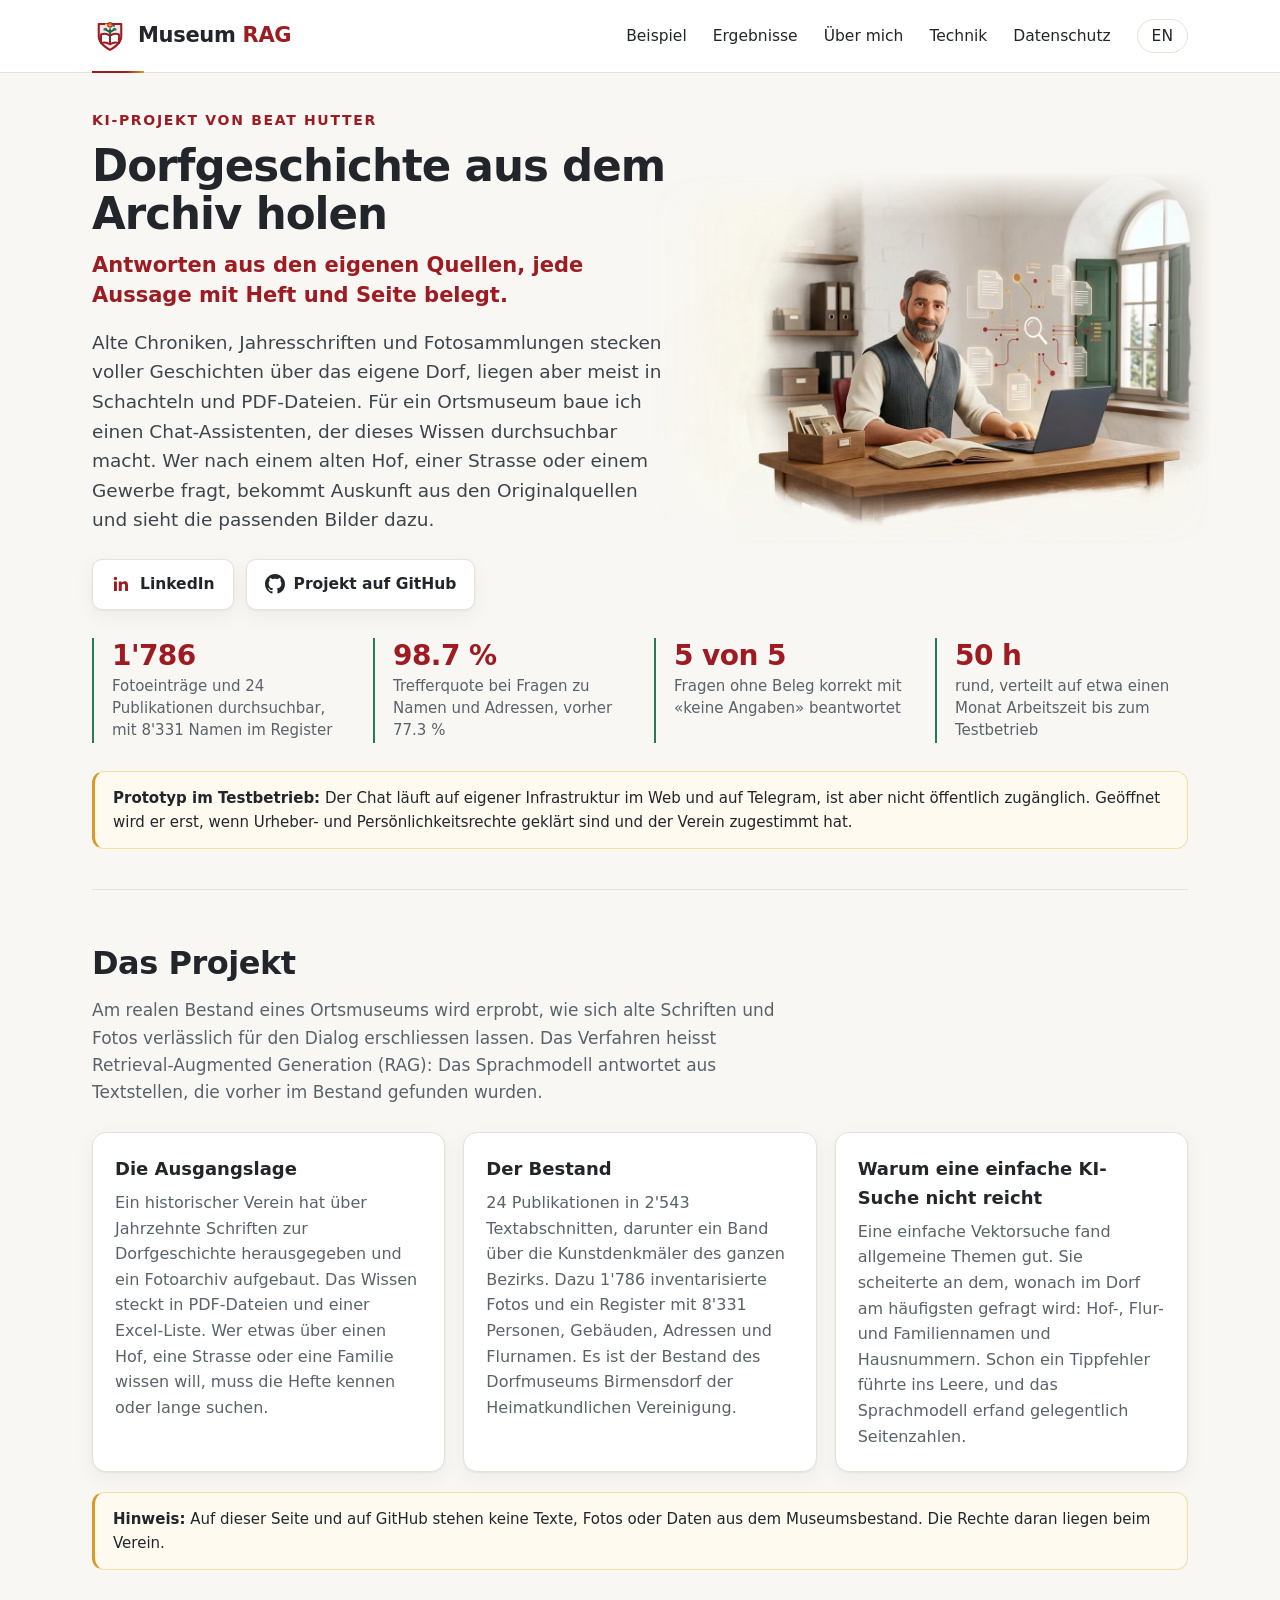
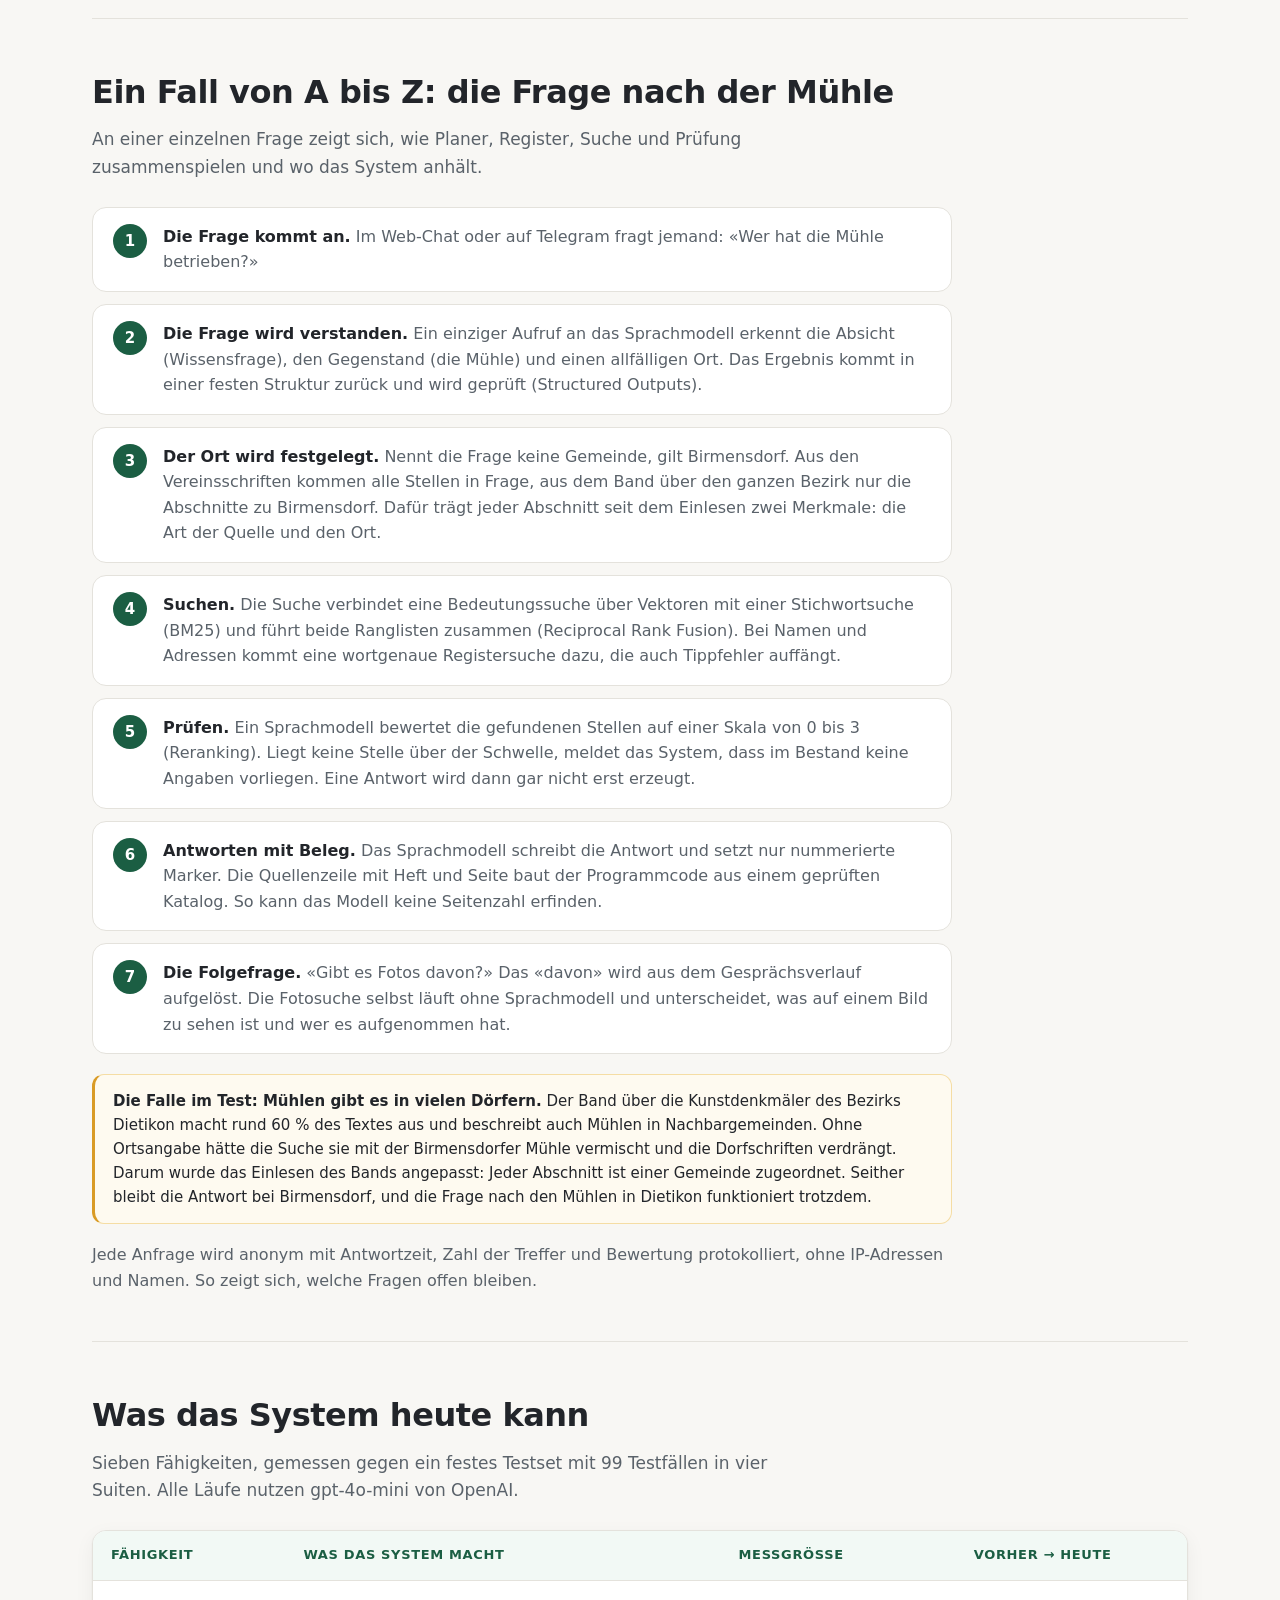
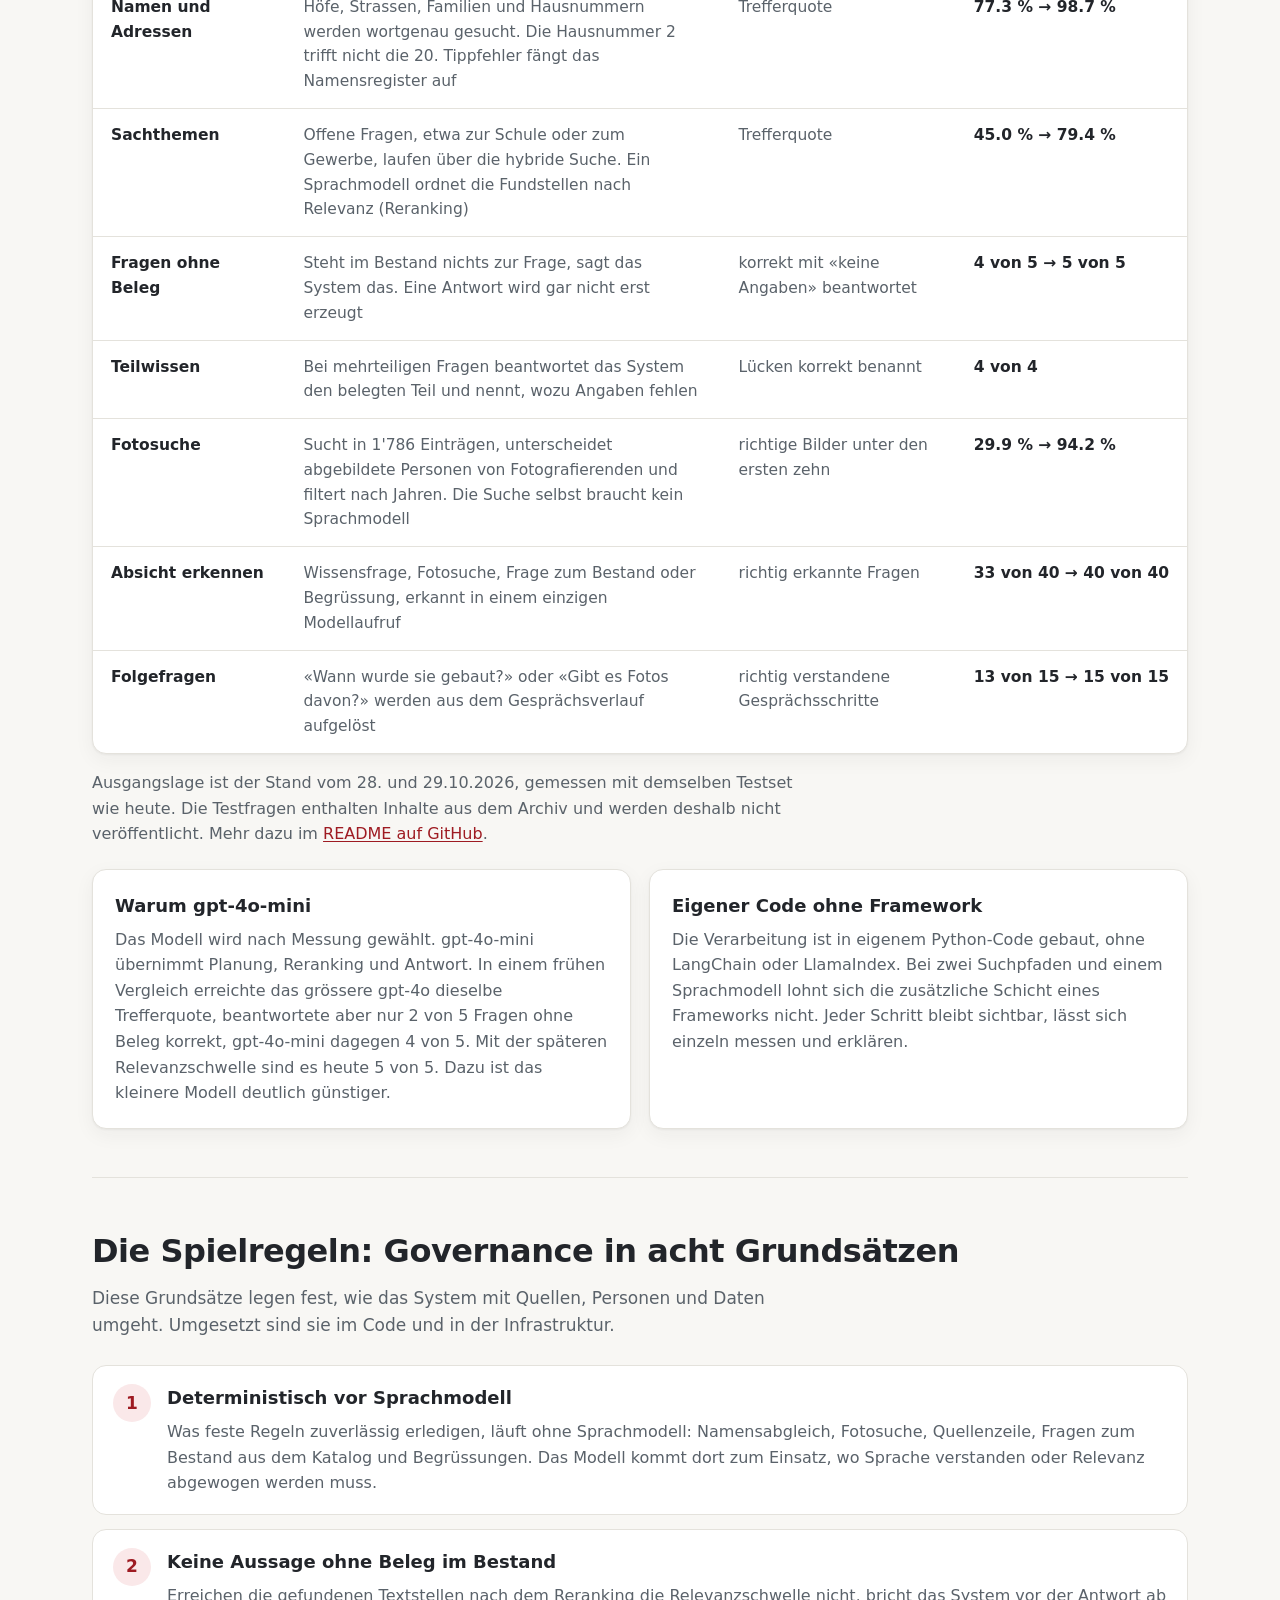
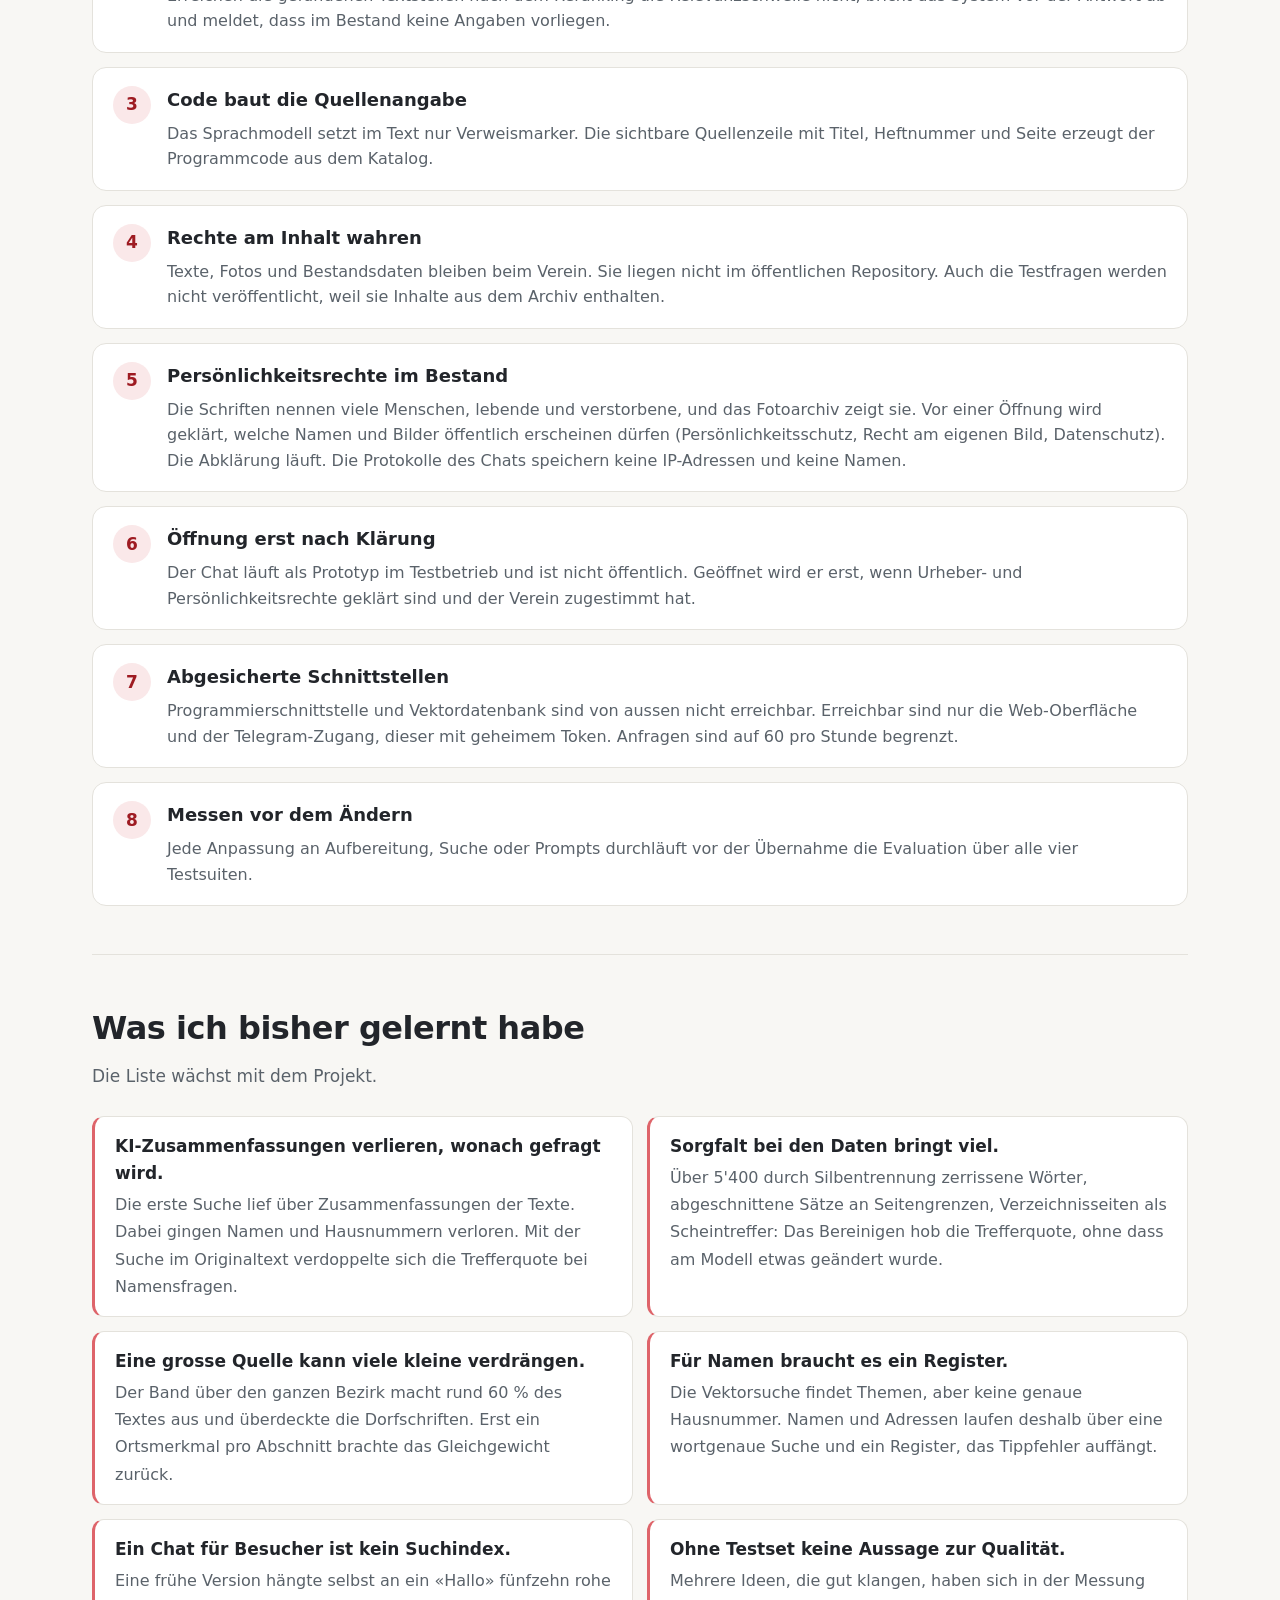
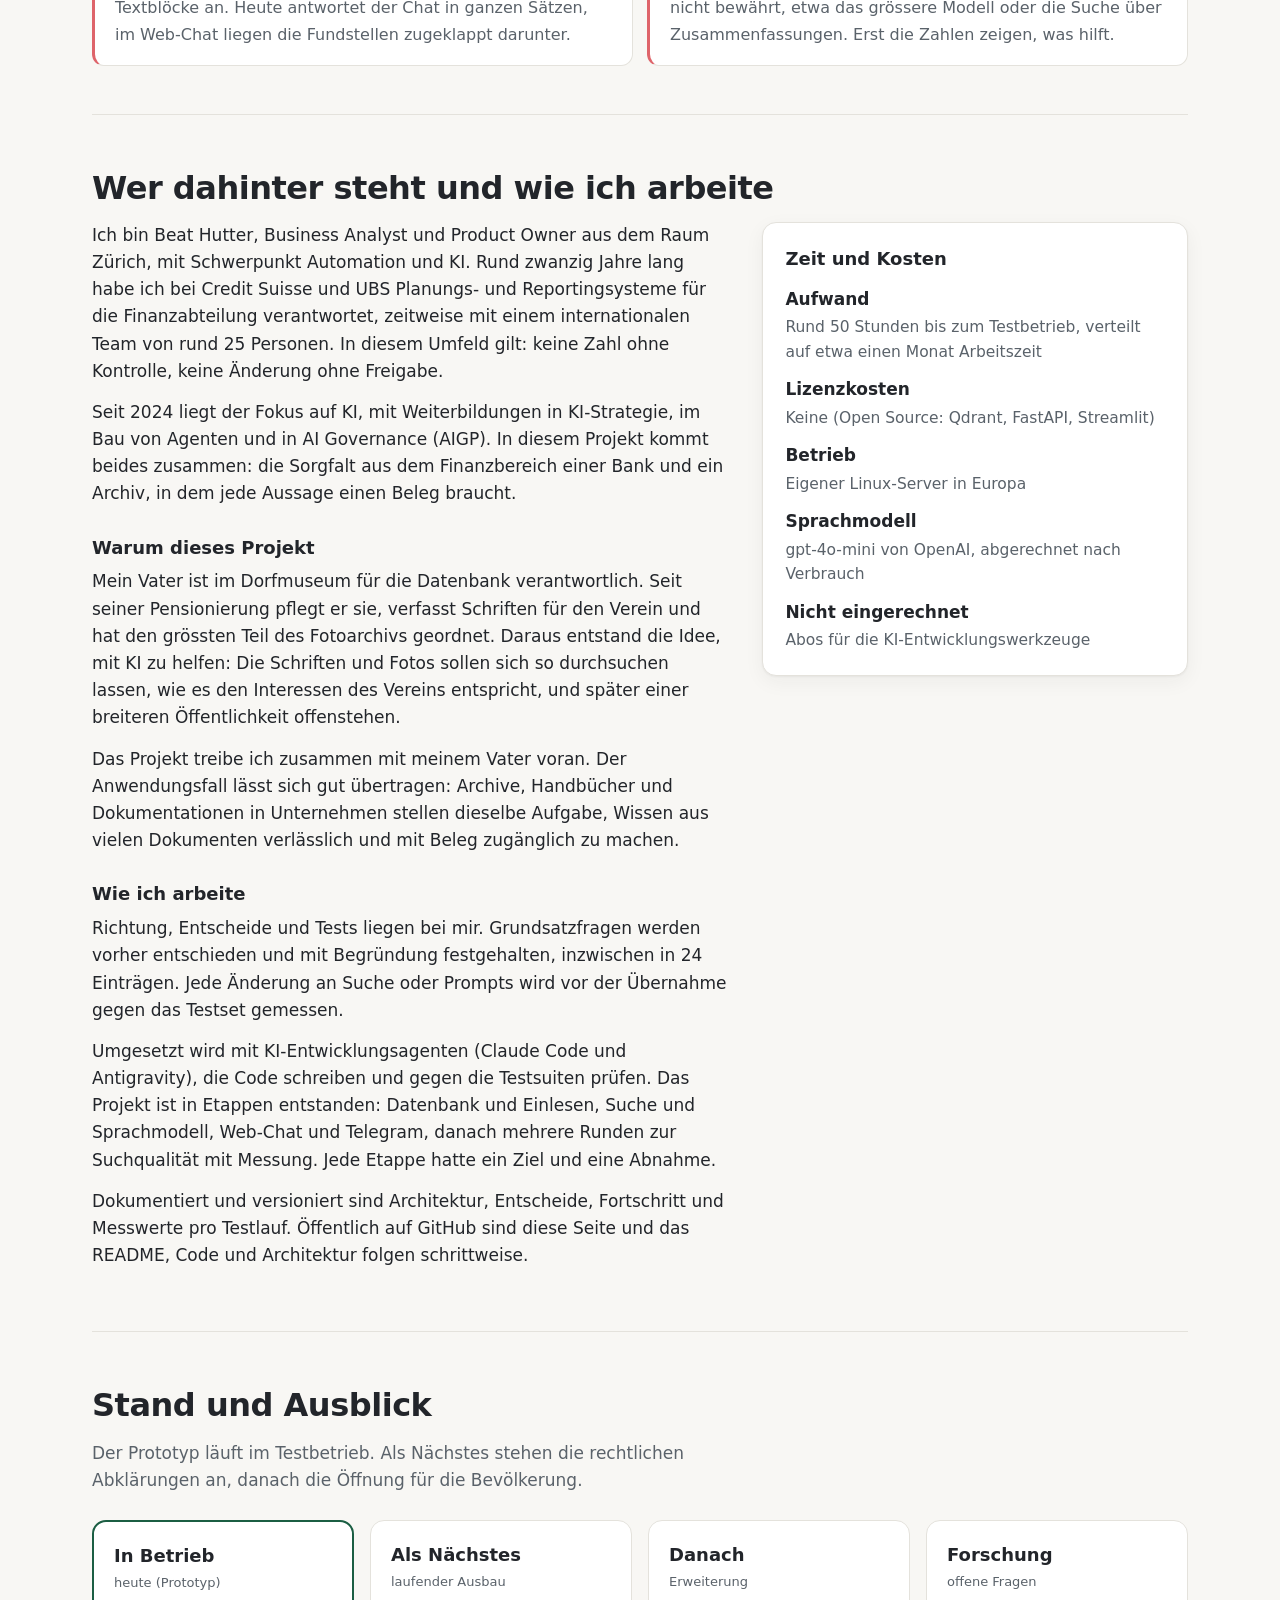
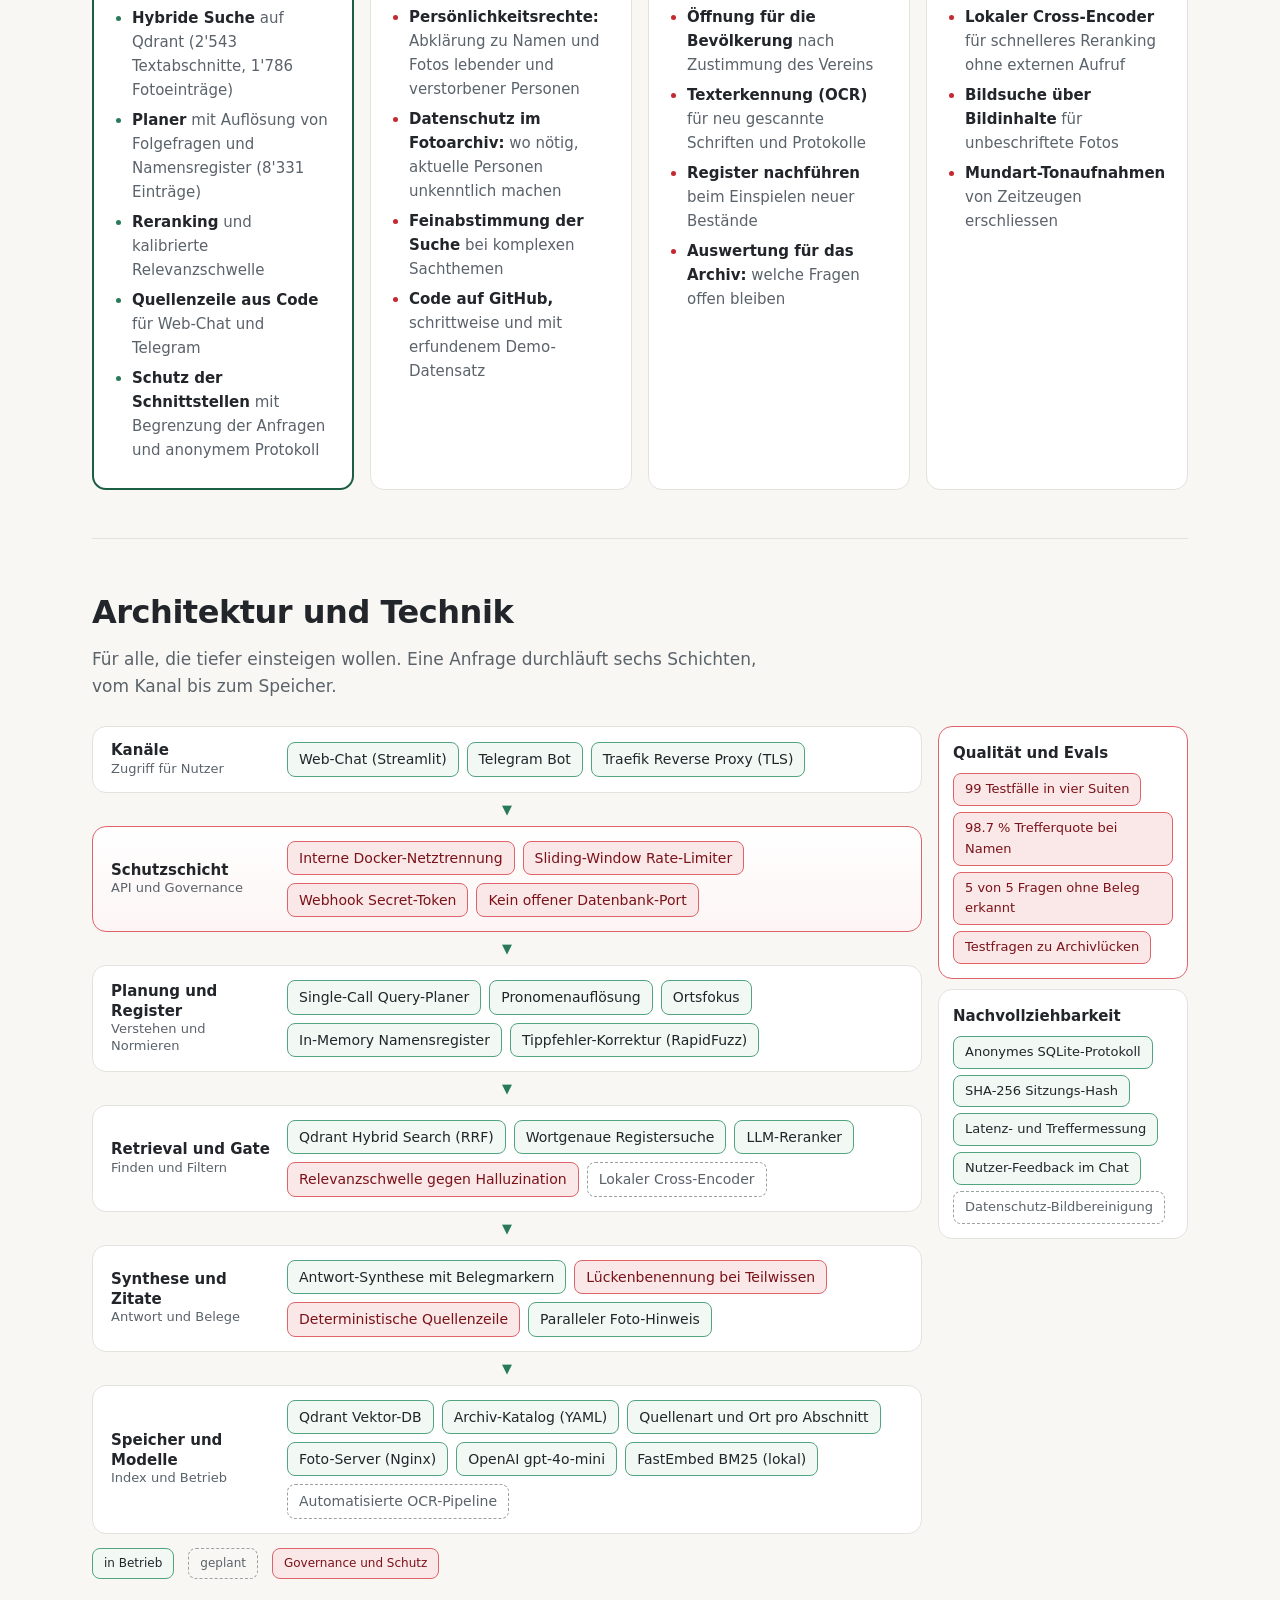
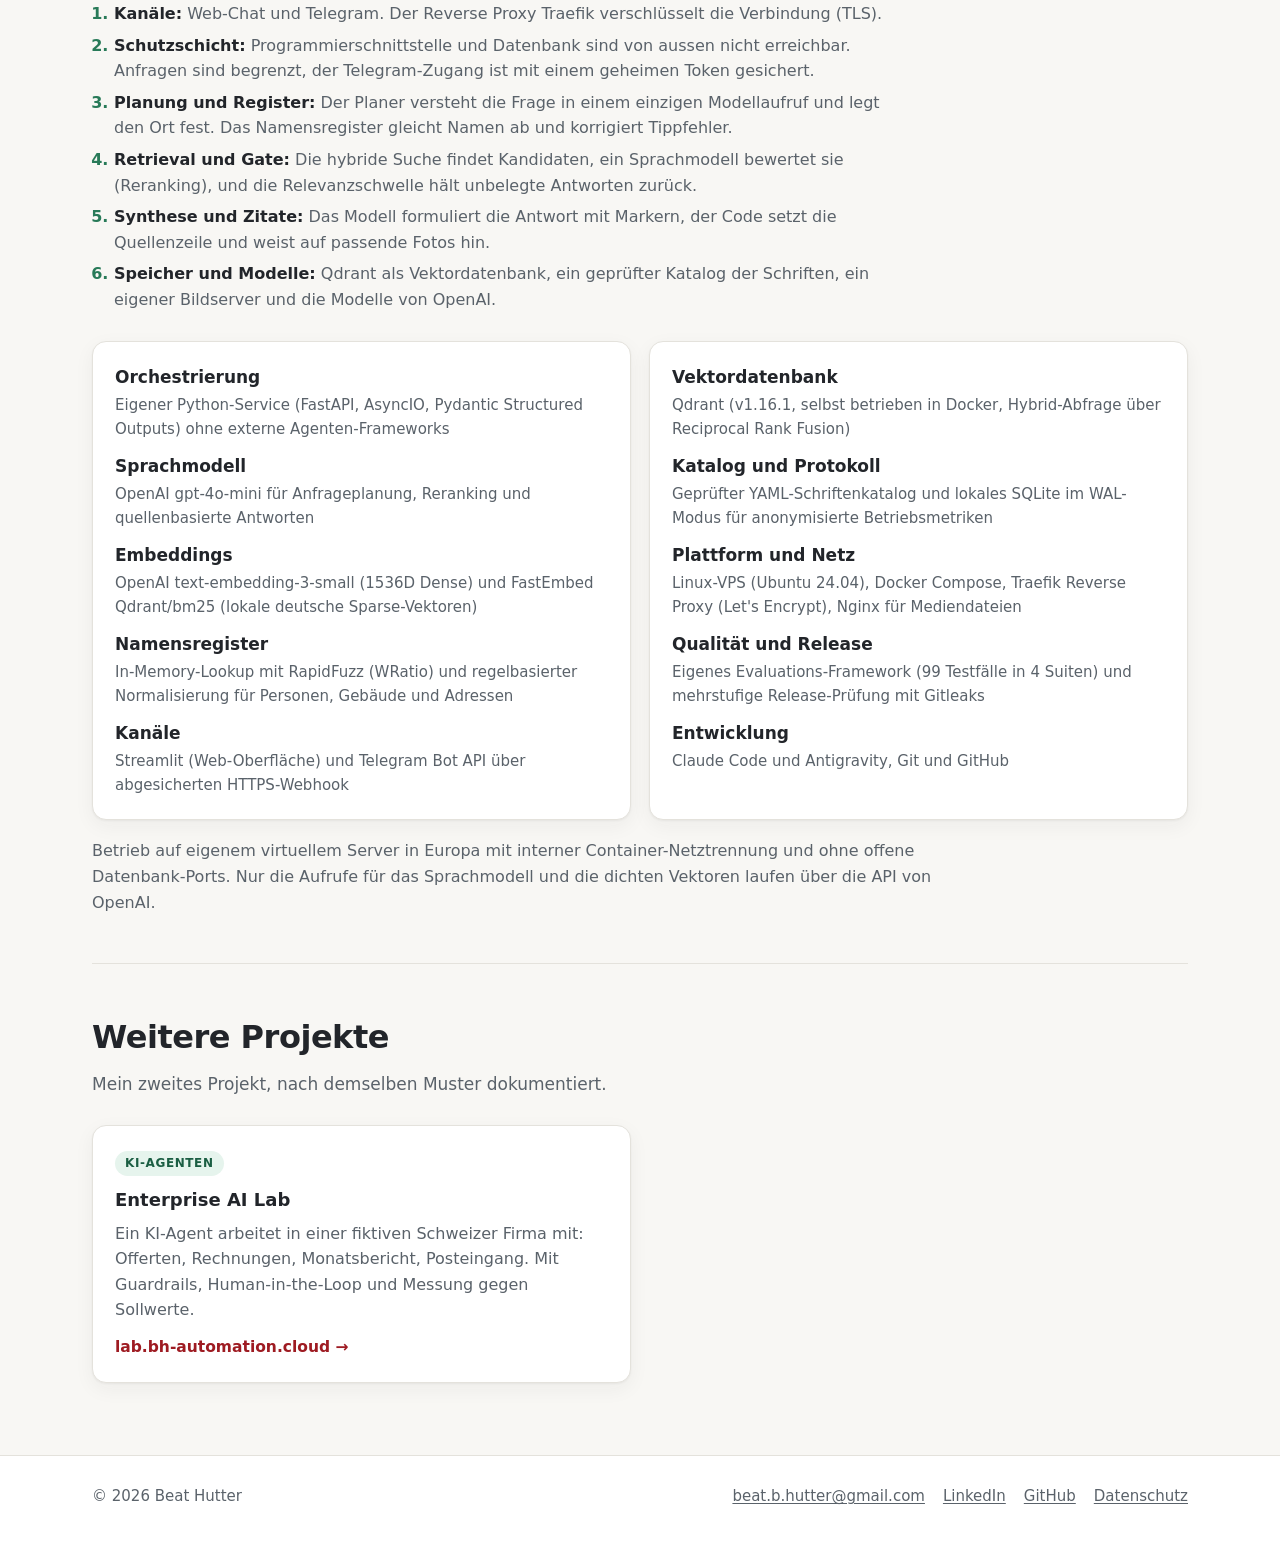
==== commit aa7bc410: "Update 15.11.2026: Begriffe und Zahlenformate auf der Projektseite vereinheitlicht" ====
--- a/docs/index.html
+++ b/docs/index.html
@@ -99,8 +99,8 @@
             <tr><td>Fragen ohne Beleg</td><td data-label="Was das System macht">Steht im Bestand nichts zur Frage, sagt das System das. Eine Antwort wird gar nicht erst erzeugt</td><td data-label="Messgrösse">korrekt mit «keine Angaben» beantwortet</td><td class="cost" data-label="Vorher → heute">4 von 5 → 5 von 5</td></tr>
             <tr><td>Teilwissen</td><td data-label="Was das System macht">Bei mehrteiligen Fragen beantwortet das System den belegten Teil und nennt, wozu Angaben fehlen</td><td data-label="Messgrösse">Lücken korrekt benannt</td><td class="cost" data-label="Vorher → heute">4 von 4</td></tr>
             <tr><td>Fotosuche</td><td data-label="Was das System macht">Sucht in 1'786 Einträgen, unterscheidet abgebildete Personen von Fotografierenden und filtert nach Jahren. Die Suche selbst braucht kein Sprachmodell</td><td data-label="Messgrösse">richtige Bilder unter den ersten zehn</td><td class="cost" data-label="Vorher → heute">29.9 % → 94.2 %</td></tr>
-            <tr><td>Absicht erkennen</td><td data-label="Was das System macht">Wissensfrage, Fotosuche, Frage zum Bestand oder Begrüssung, erkannt in einem einzigen Modellaufruf</td><td data-label="Messgrösse">richtig erkannte Fragen</td><td class="cost" data-label="Vorher → heute">33 → 40 von 40</td></tr>
-            <tr><td>Folgefragen</td><td data-label="Was das System macht">«Wann wurde sie gebaut?» oder «Gibt es Fotos davon?» werden aus dem Gesprächsverlauf aufgelöst</td><td data-label="Messgrösse">richtig verstandene Gesprächsschritte</td><td class="cost" data-label="Vorher → heute">13 → 15 von 15</td></tr>
+            <tr><td>Absicht erkennen</td><td data-label="Was das System macht">Wissensfrage, Fotosuche, Frage zum Bestand oder Begrüssung, erkannt in einem einzigen Modellaufruf</td><td data-label="Messgrösse">richtig erkannte Fragen</td><td class="cost" data-label="Vorher → heute">33 von 40 → 40 von 40</td></tr>
+            <tr><td>Folgefragen</td><td data-label="Was das System macht">«Wann wurde sie gebaut?» oder «Gibt es Fotos davon?» werden aus dem Gesprächsverlauf aufgelöst</td><td data-label="Messgrösse">richtig verstandene Gesprächsschritte</td><td class="cost" data-label="Vorher → heute">13 von 15 → 15 von 15</td></tr>
           </tbody>
         </table>
       </div>
@@ -108,7 +108,7 @@
       <div class="grid two cost-cards">
         <div class="card">
           <h3>Warum gpt-4o-mini</h3>
-          <p>Das Modell wird nach Messung gewählt. gpt-4o-mini übernimmt Planung, Reranking und Antwort. Im Vergleich erreichte das grössere gpt-4o dieselbe Trefferquote, beantwortete aber nur 2 von 5 Fragen ohne Beleg korrekt, gpt-4o-mini dagegen 4 von 5. Dazu ist das kleinere Modell deutlich günstiger.</p>
+          <p>Das Modell wird nach Messung gewählt. gpt-4o-mini übernimmt Planung, Reranking und Antwort. In einem frühen Vergleich erreichte das grössere gpt-4o dieselbe Trefferquote, beantwortete aber nur 2 von 5 Fragen ohne Beleg korrekt, gpt-4o-mini dagegen 4 von 5. Mit der späteren Relevanzschwelle sind es heute 5 von 5. Dazu ist das kleinere Modell deutlich günstiger.</p>
         </div>
         <div class="card">
           <h3>Eigener Code ohne Framework</h3>
@@ -230,34 +230,34 @@
           </div>
           <div class="arrow">▼</div>
           <div class="layer gov">
-            <div class="layer-name">Schutzschicht<small>API &amp; Governance</small></div>
+            <div class="layer-name">Schutzschicht<small>API und Governance</small></div>
             <div class="chips"><span class="chip gov">Interne Docker-Netztrennung</span><span class="chip gov">Sliding-Window Rate-Limiter</span><span class="chip gov">Webhook Secret-Token</span><span class="chip gov">Kein offener Datenbank-Port</span></div>
           </div>
           <div class="arrow">▼</div>
           <div class="layer">
-            <div class="layer-name">Planung &amp; Register<small>Verstehen &amp; Normieren</small></div>
+            <div class="layer-name">Planung und Register<small>Verstehen und Normieren</small></div>
             <div class="chips"><span class="chip">Single-Call Query-Planer</span><span class="chip">Pronomenauflösung</span><span class="chip">Ortsfokus</span><span class="chip">In-Memory Namensregister</span><span class="chip">Tippfehler-Korrektur (RapidFuzz)</span></div>
           </div>
           <div class="arrow">▼</div>
           <div class="layer">
-            <div class="layer-name">Retrieval &amp; Gate<small>Finden &amp; Filtern</small></div>
-            <div class="chips"><span class="chip">Qdrant Hybrid Search (RRF)</span><span class="chip">Wortgenaue Registersuche</span><span class="chip">LLM-Reranker</span><span class="chip gov">Relevanz-Gate gegen Halluzination</span><span class="chip plan">Lokaler Cross-Encoder</span></div>
-          </div>
-          <div class="arrow">▼</div>
-          <div class="layer">
-            <div class="layer-name">Synthese &amp; Zitate<small>Antwort &amp; Belege</small></div>
+            <div class="layer-name">Retrieval und Gate<small>Finden und Filtern</small></div>
+            <div class="chips"><span class="chip">Qdrant Hybrid Search (RRF)</span><span class="chip">Wortgenaue Registersuche</span><span class="chip">LLM-Reranker</span><span class="chip gov">Relevanzschwelle gegen Halluzination</span><span class="chip plan">Lokaler Cross-Encoder</span></div>
+          </div>
+          <div class="arrow">▼</div>
+          <div class="layer">
+            <div class="layer-name">Synthese und Zitate<small>Antwort und Belege</small></div>
             <div class="chips"><span class="chip">Antwort-Synthese mit Belegmarkern</span><span class="chip gov">Lückenbenennung bei Teilwissen</span><span class="chip gov">Deterministische Quellenzeile</span><span class="chip">Paralleler Foto-Hinweis</span></div>
           </div>
           <div class="arrow">▼</div>
           <div class="layer">
-            <div class="layer-name">Speicher &amp; Modelle<small>Index &amp; Betrieb</small></div>
+            <div class="layer-name">Speicher und Modelle<small>Index und Betrieb</small></div>
             <div class="chips"><span class="chip">Qdrant Vektor-DB</span><span class="chip">Archiv-Katalog (YAML)</span><span class="chip">Quellenart und Ort pro Abschnitt</span><span class="chip">Foto-Server (Nginx)</span><span class="chip">OpenAI gpt-4o-mini</span><span class="chip">FastEmbed BM25 (lokal)</span><span class="chip plan">Automatisierte OCR-Pipeline</span></div>
           </div>
         </div>
         <div class="arch-side">
           <div class="side-box hitl">
-            <h3>Qualität &amp; Evals</h3>
-            <div class="chips"><span class="chip gov">99 Testfälle in vier Suiten</span><span class="chip gov">98.7 % Recall im Register</span><span class="chip gov">5/5 Gegenfragen ohne erfundene Antwort</span><span class="chip gov">Negativtests auf Archivlücken</span></div>
+            <h3>Qualität und Evals</h3>
+            <div class="chips"><span class="chip gov">99 Testfälle in vier Suiten</span><span class="chip gov">98.7 % Trefferquote bei Namen</span><span class="chip gov">5 von 5 Fragen ohne Beleg erkannt</span><span class="chip gov">Testfragen zu Archivlücken</span></div>
           </div>
           <div class="side-box">
             <h3>Nachvollziehbarkeit</h3>
@@ -265,7 +265,7 @@
           </div>
         </div>
       </div>
-      <div class="legend"><span class="chip">in Betrieb</span><span class="chip plan">geplant</span><span class="chip gov">Governance &amp; Schutz</span></div>
+      <div class="legend"><span class="chip">in Betrieb</span><span class="chip plan">geplant</span><span class="chip gov">Governance und Schutz</span></div>
       <ol class="layers-text">
         <li><strong>Kanäle:</strong> Web-Chat und Telegram. Der Reverse Proxy Traefik verschlüsselt die Verbindung (TLS).</li>
         <li><strong>Schutzschicht:</strong> Programmierschnittstelle und Datenbank sind von aussen nicht erreichbar. Anfragen sind begrenzt, der Telegram-Zugang ist mit einem geheimen Token gesichert.</li>
@@ -295,6 +295,7 @@
 
     <section id="projekte">
       <h2>Weitere Projekte</h2>
+      <p class="section-lead">Mein zweites Projekt, nach demselben Muster dokumentiert.</p>
       <div class="grid two">
         <a class="card project" href="https://lab.bh-automation.cloud/" target="_blank" rel="noopener">
           <span class="tag">KI-Agenten</span>
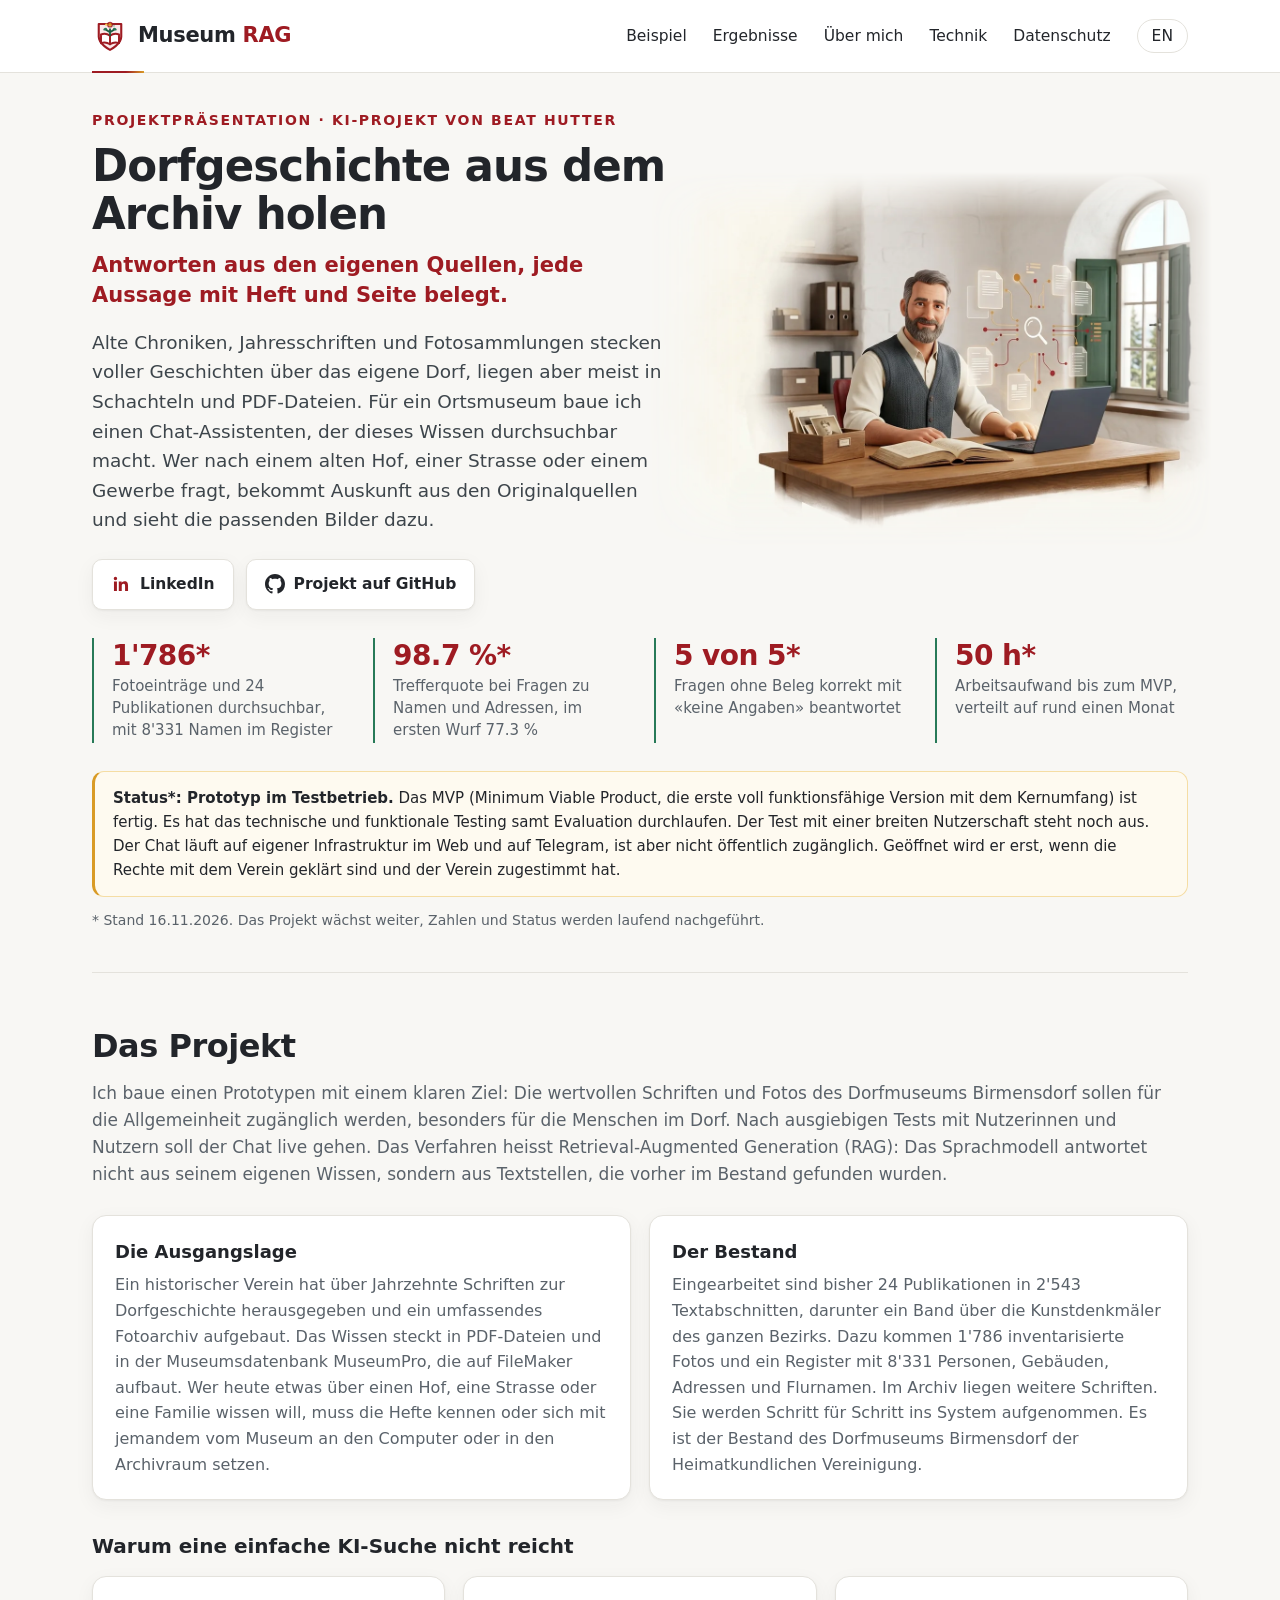
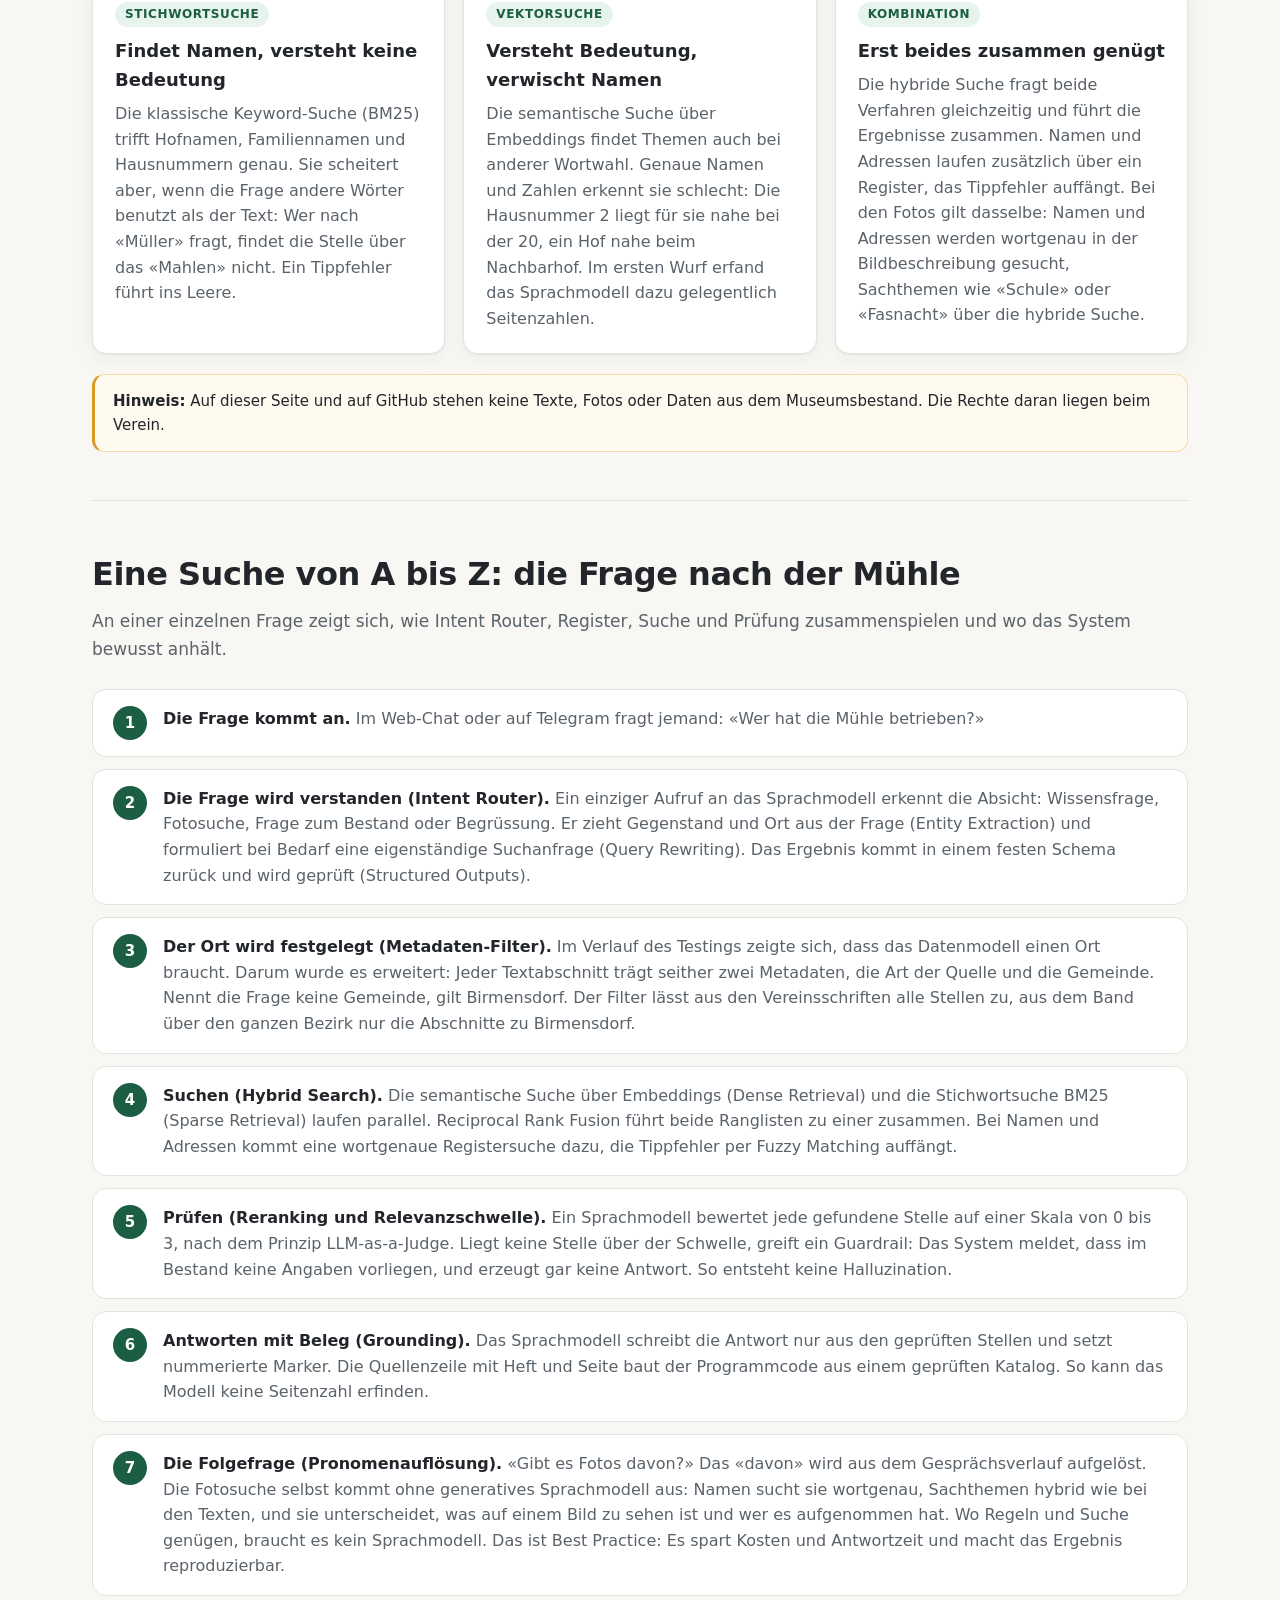
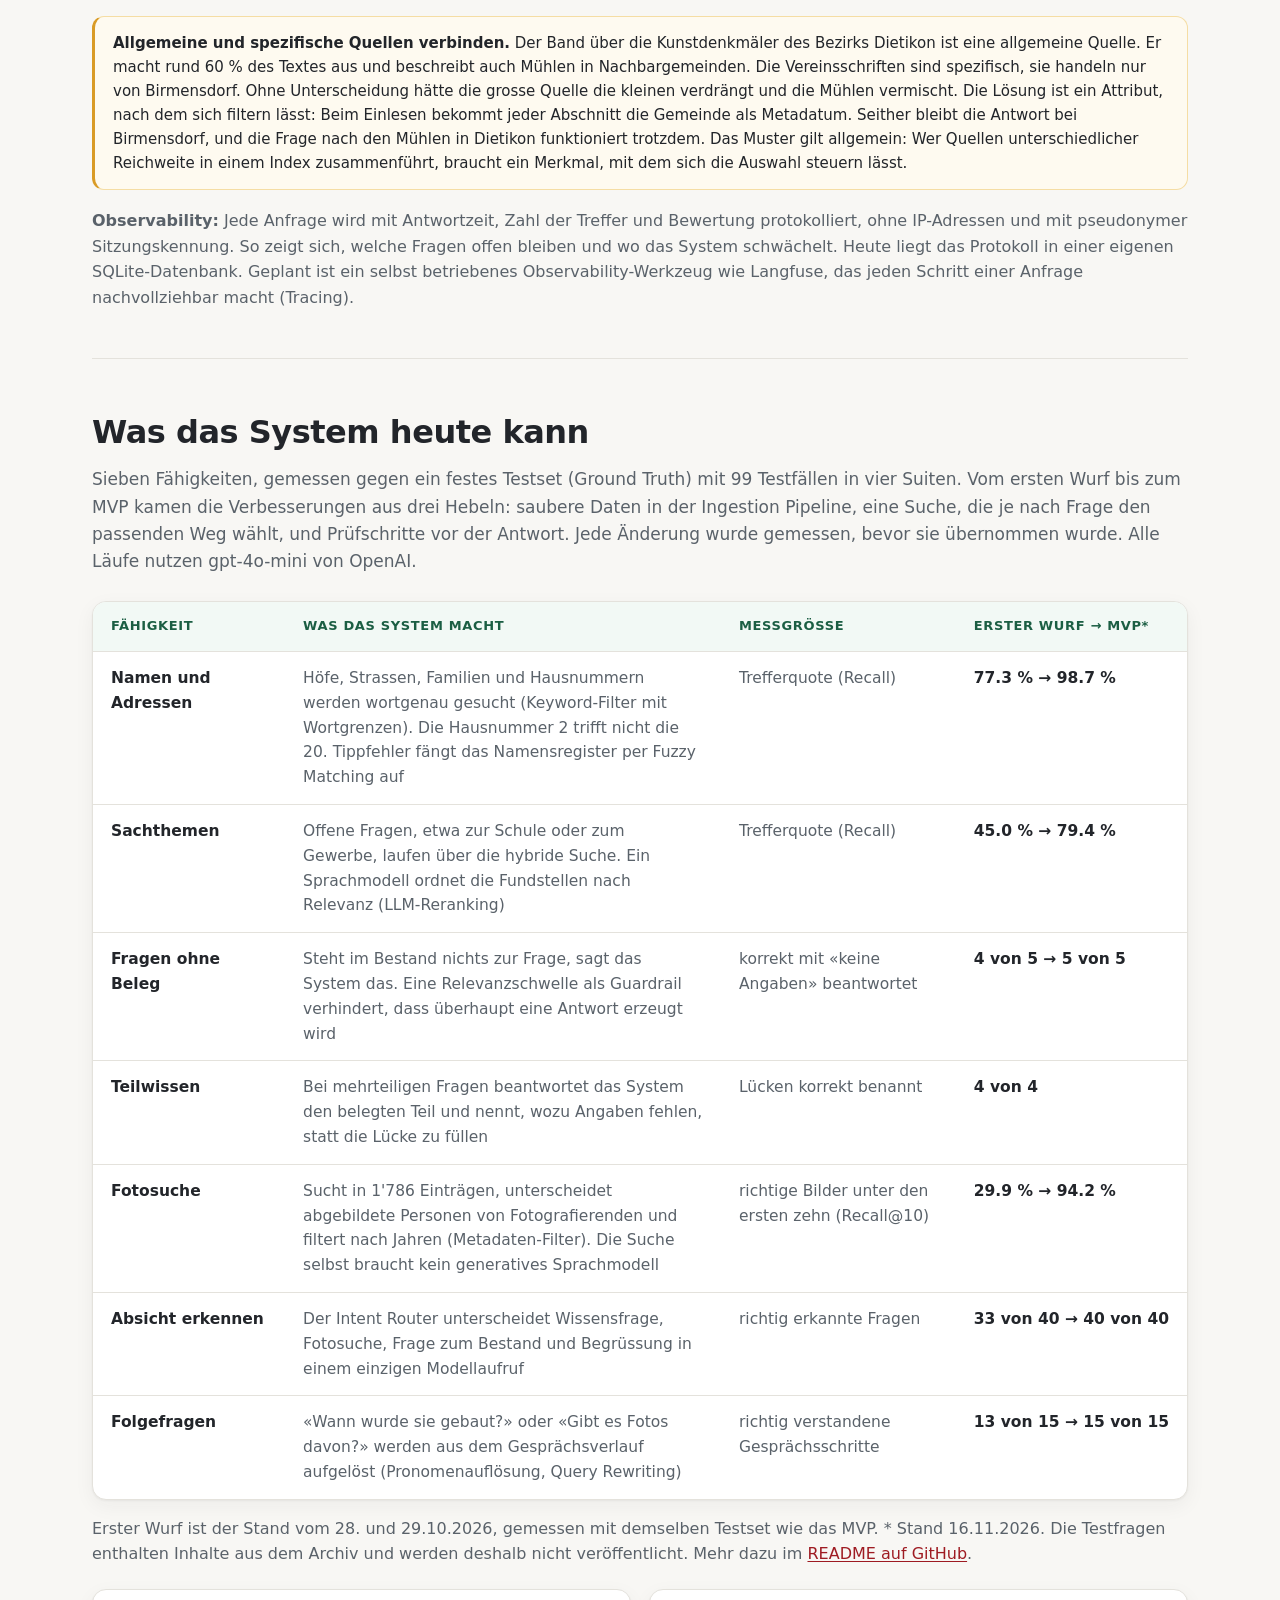
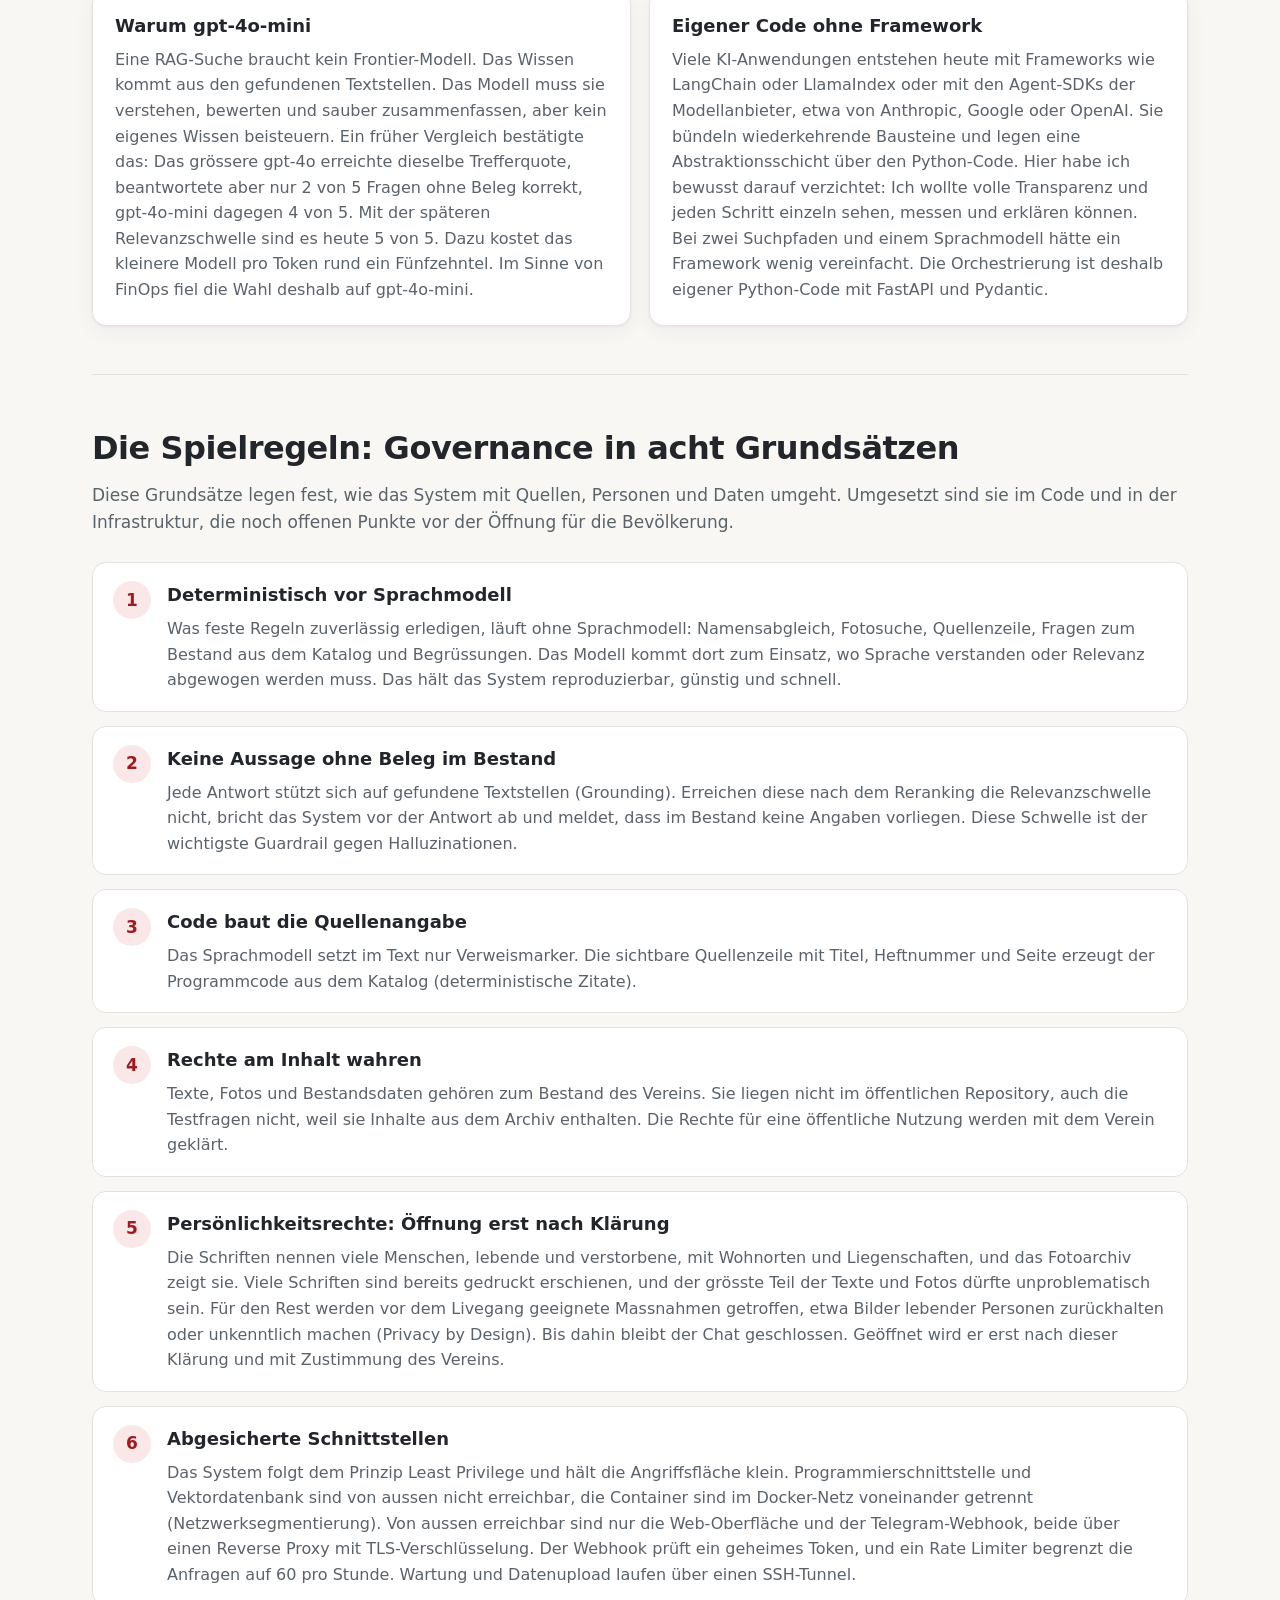
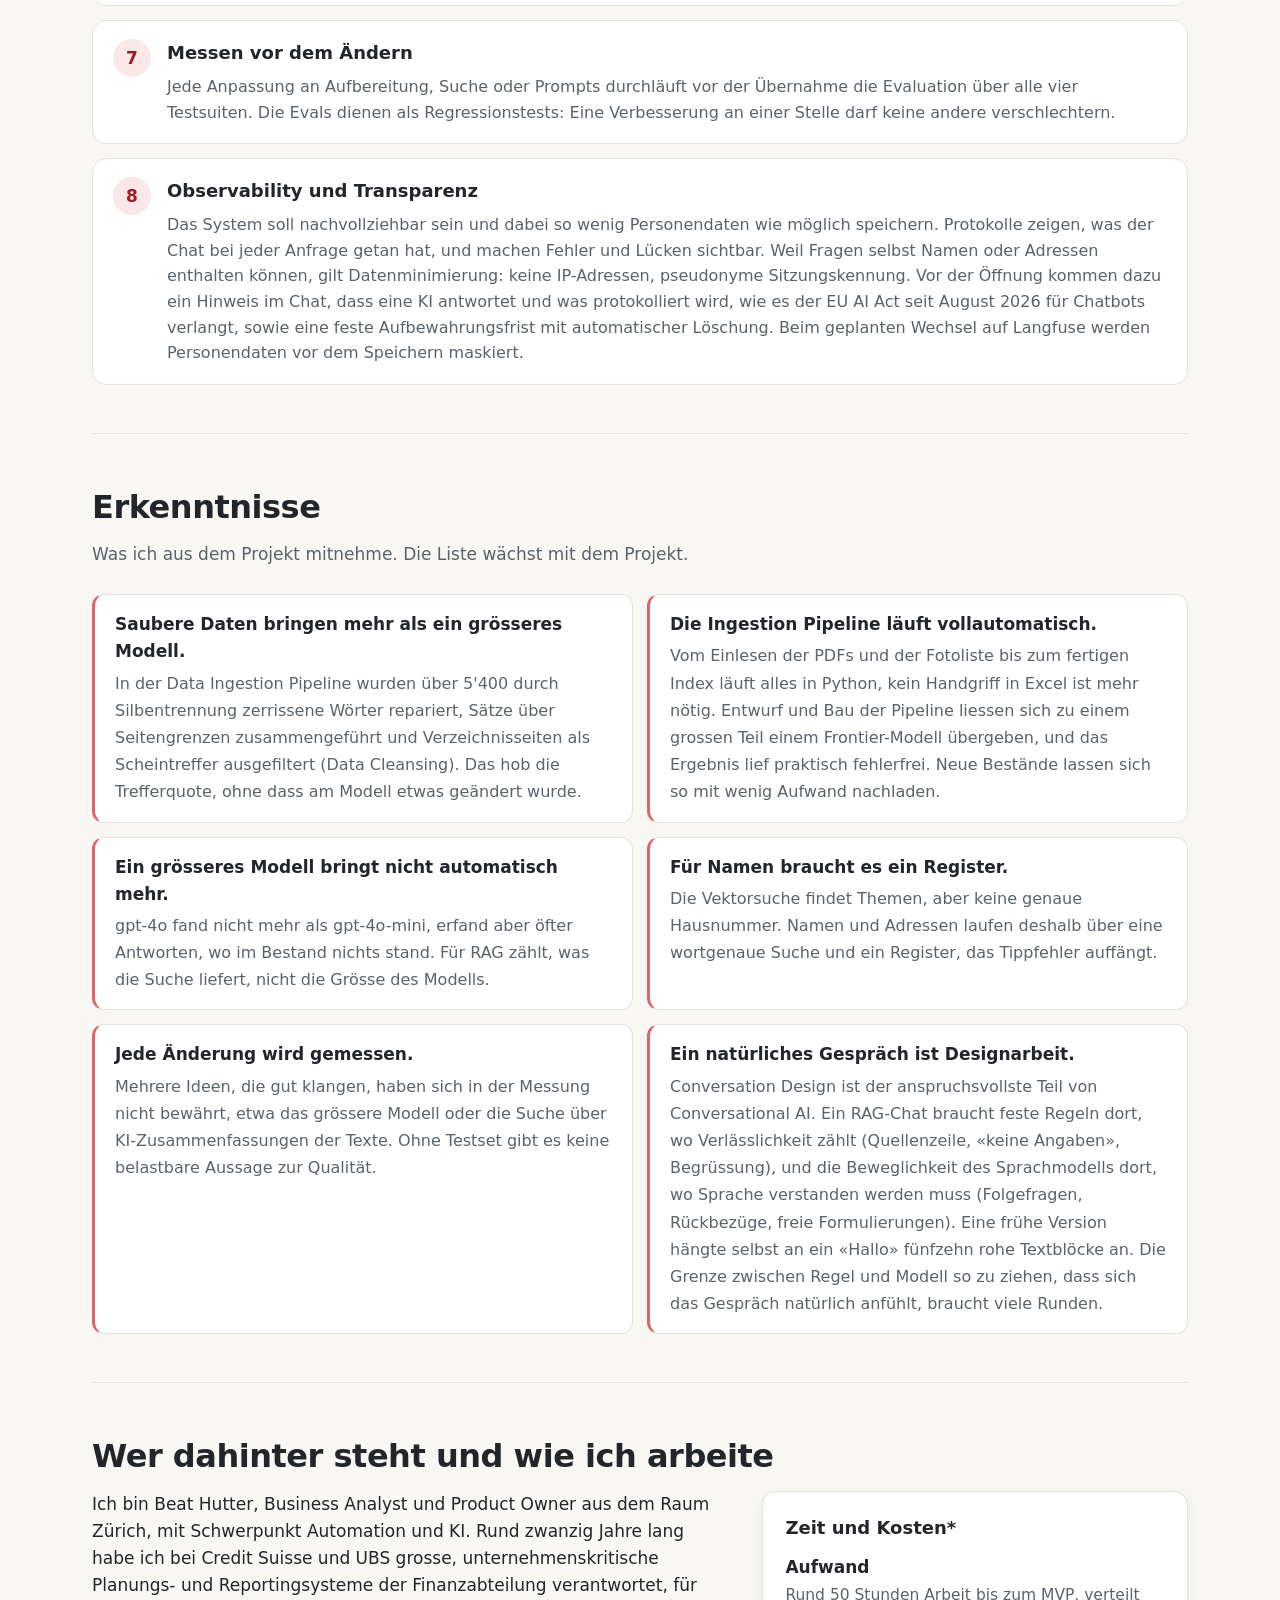
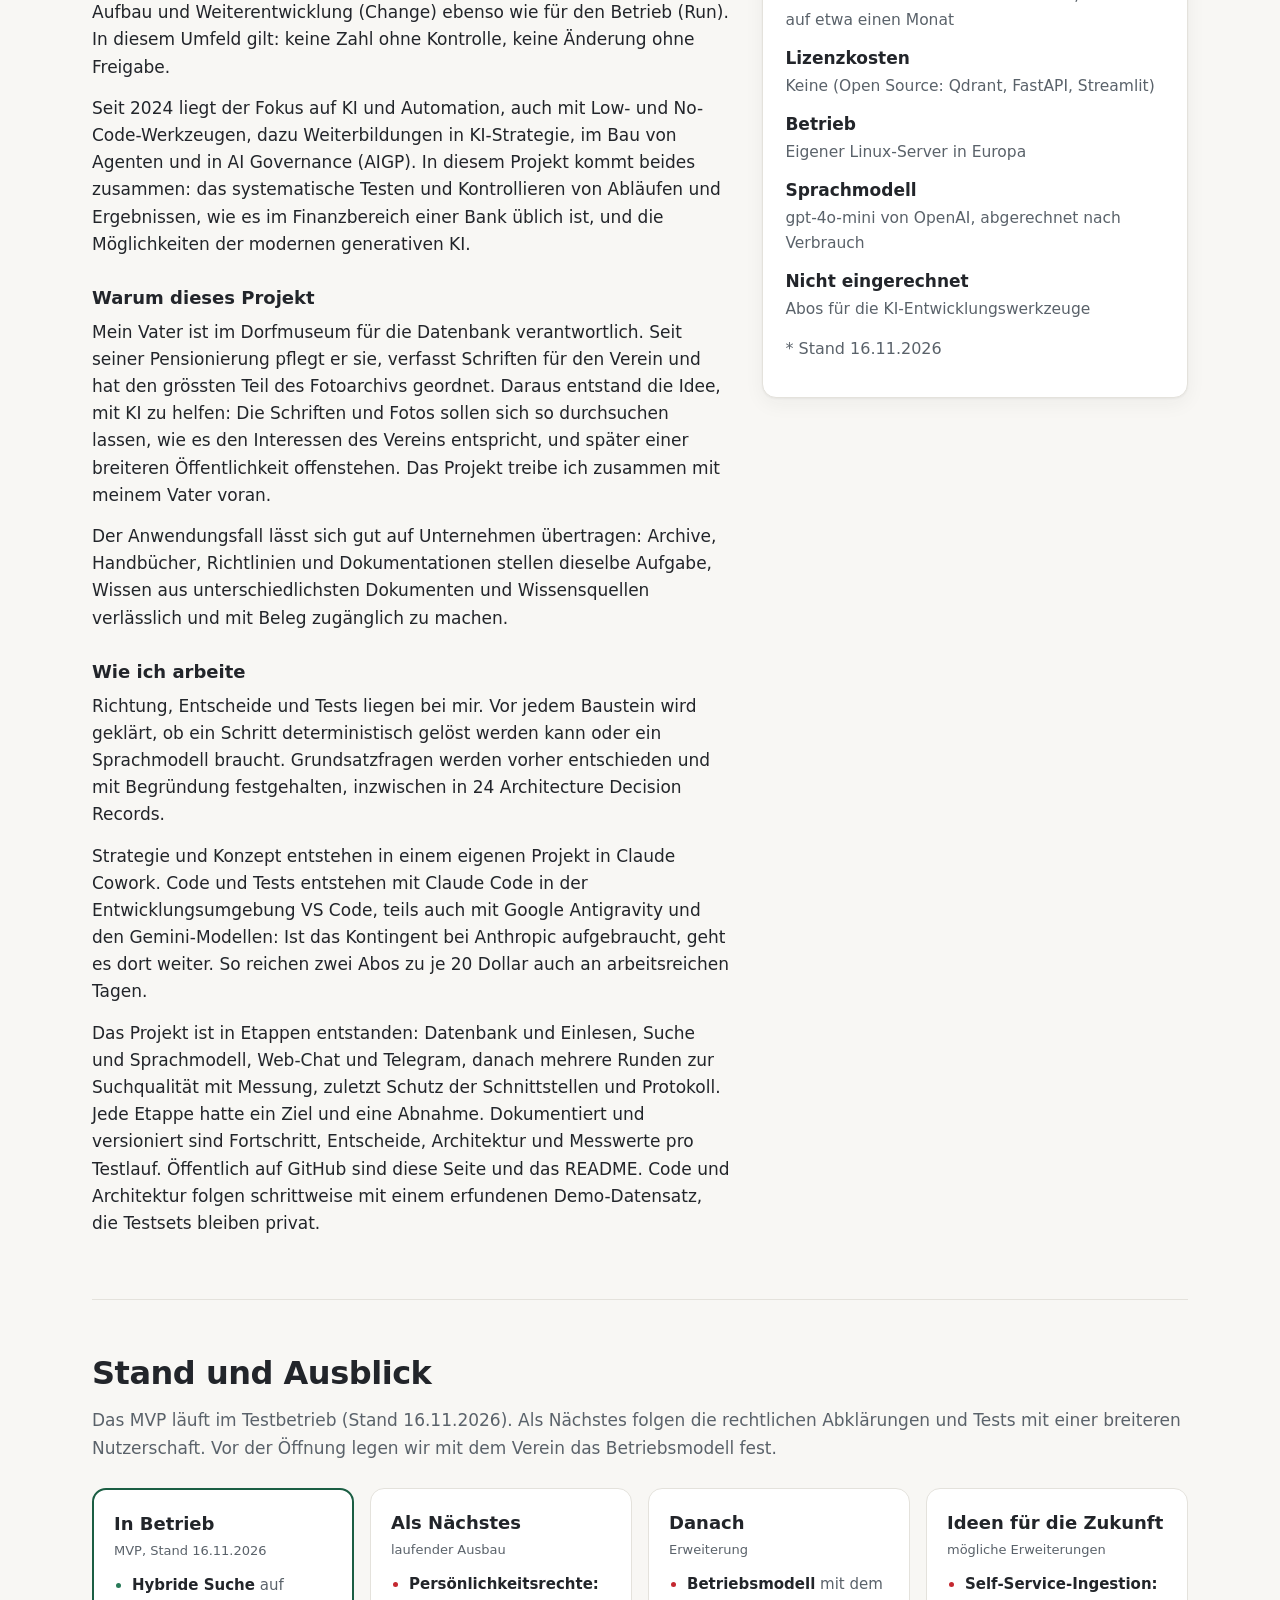
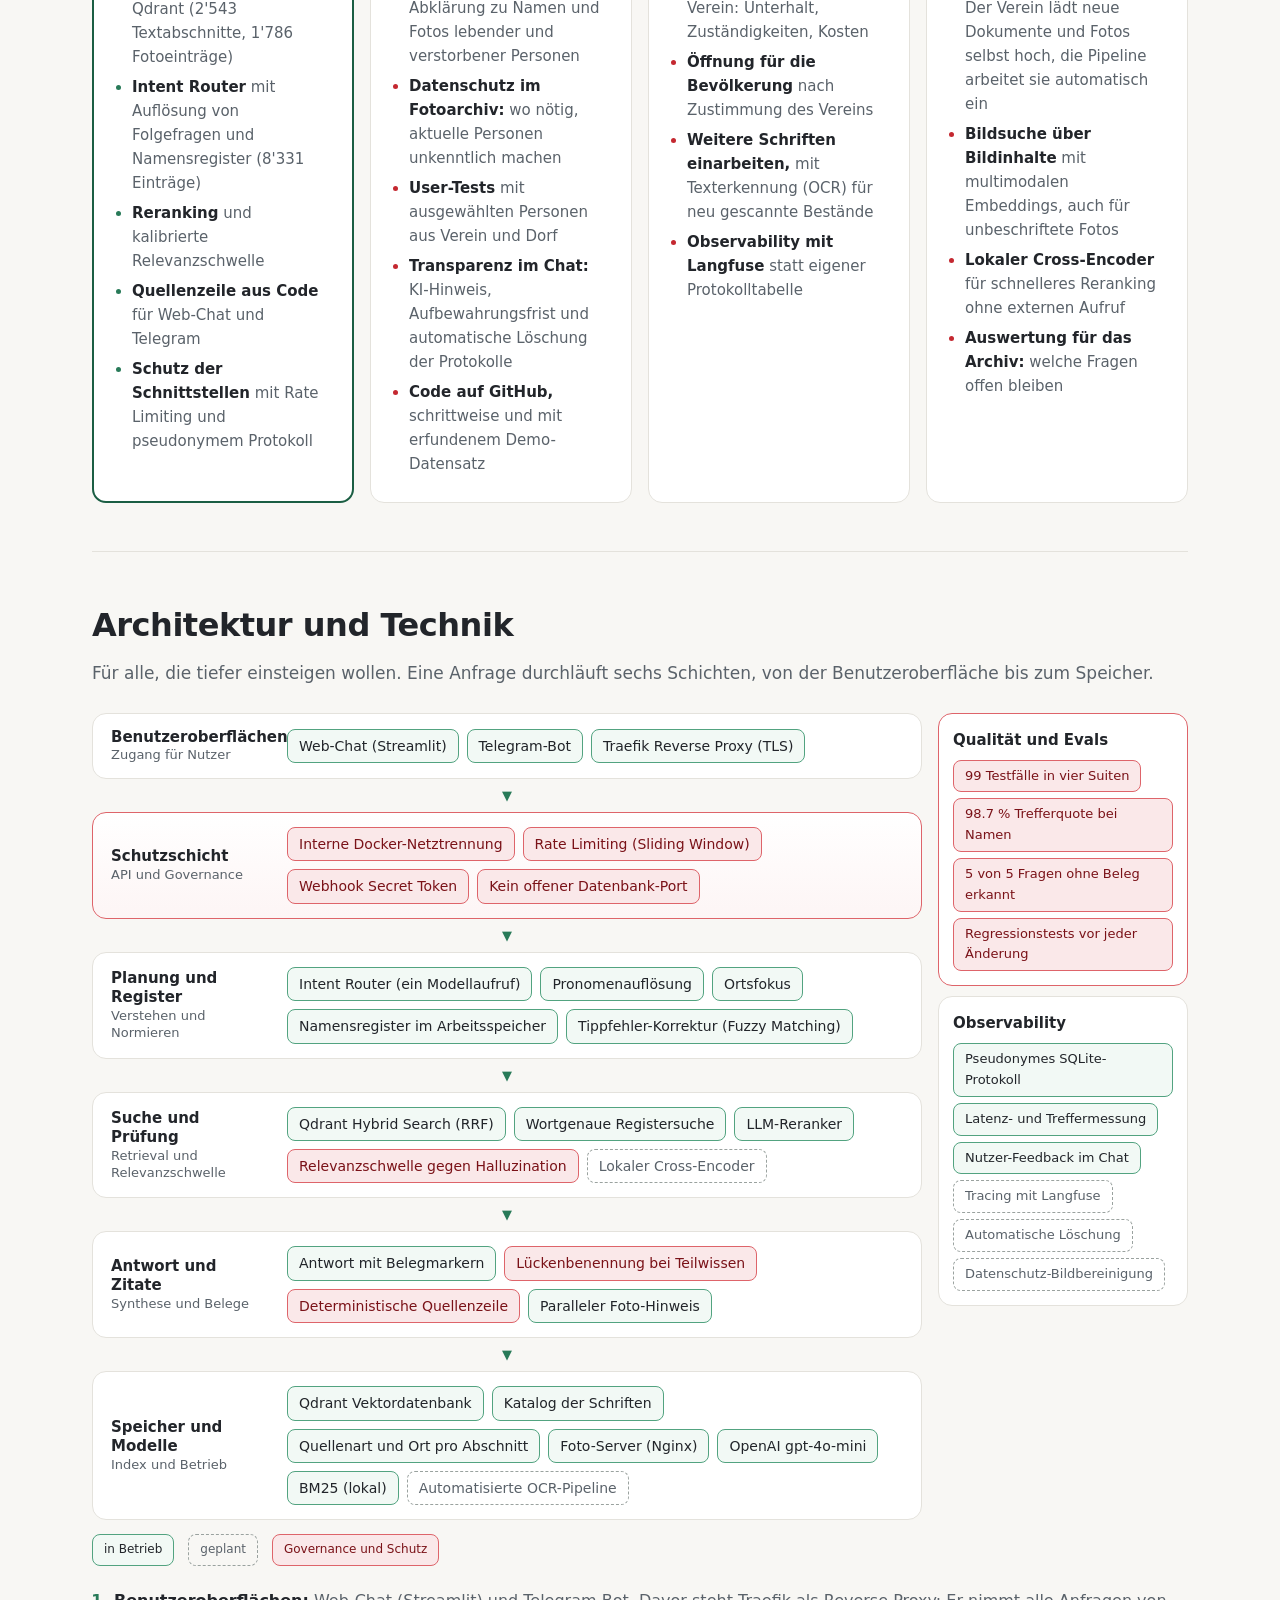
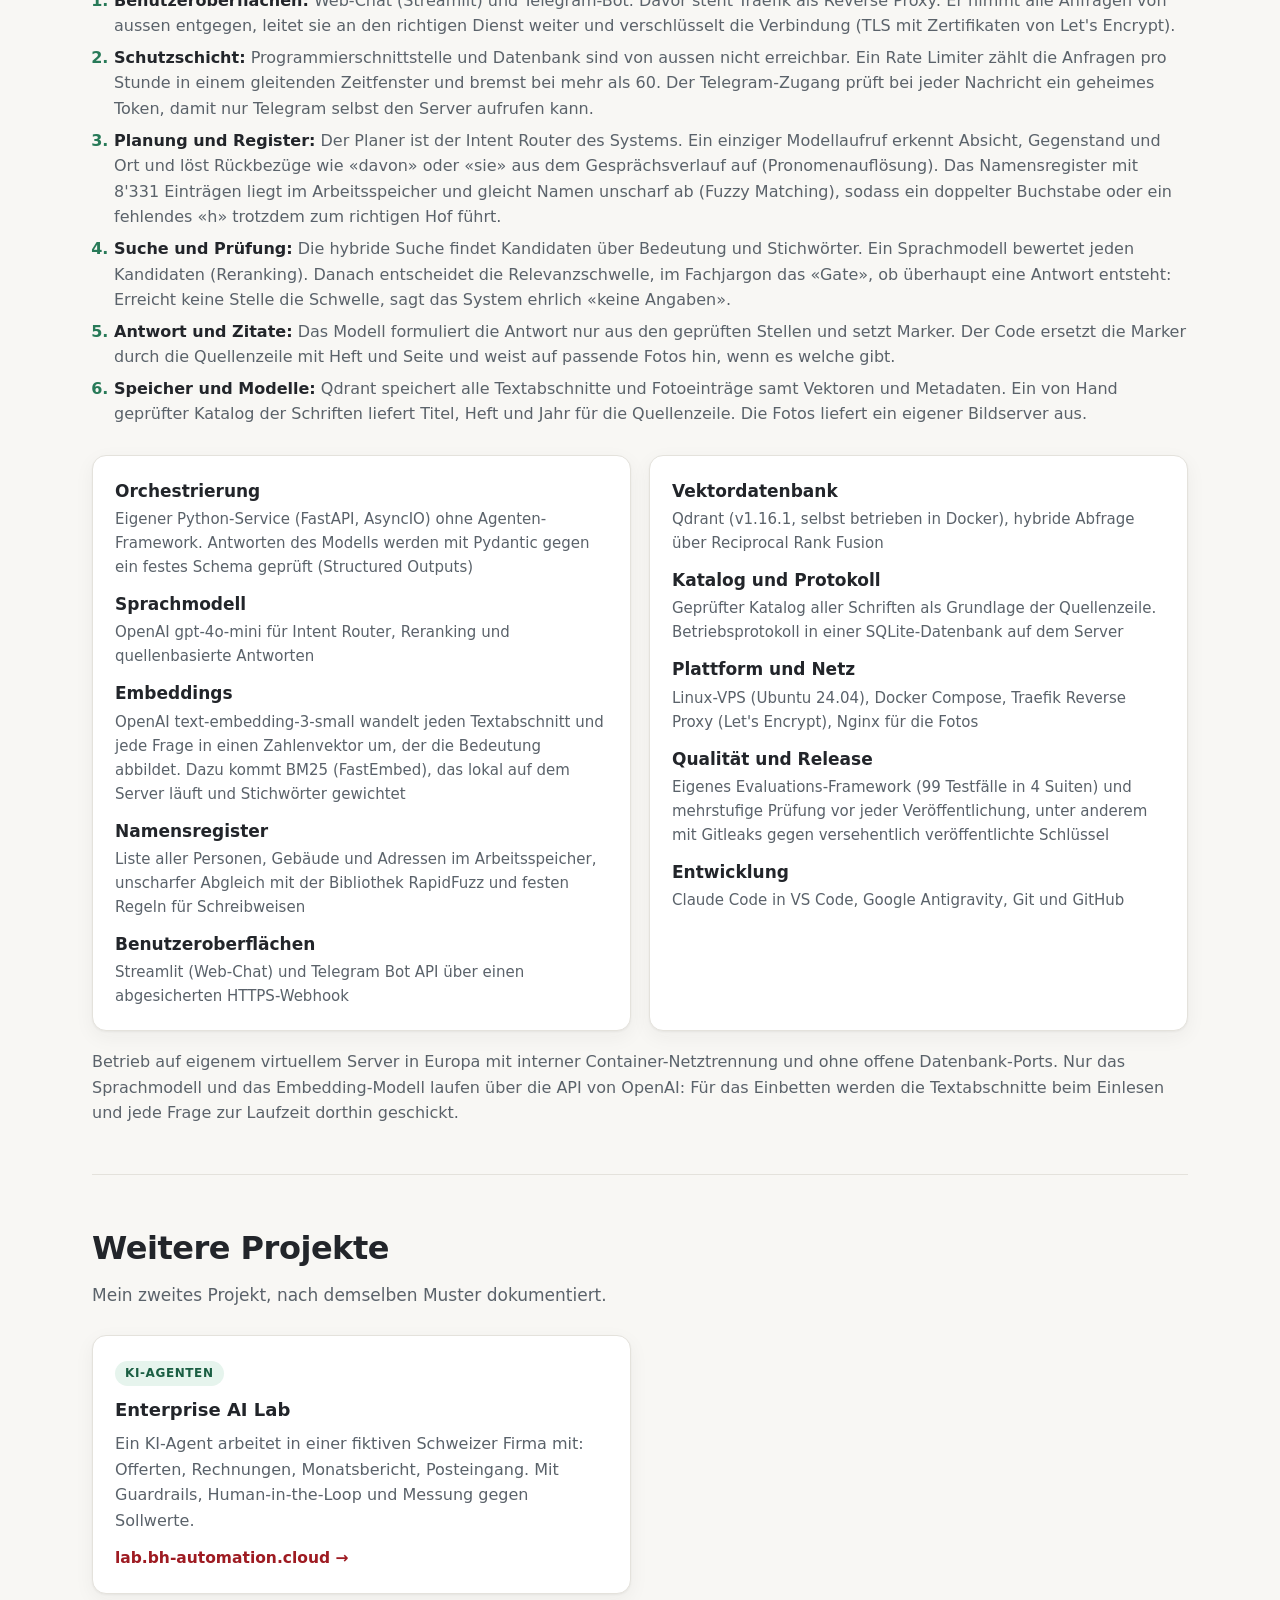
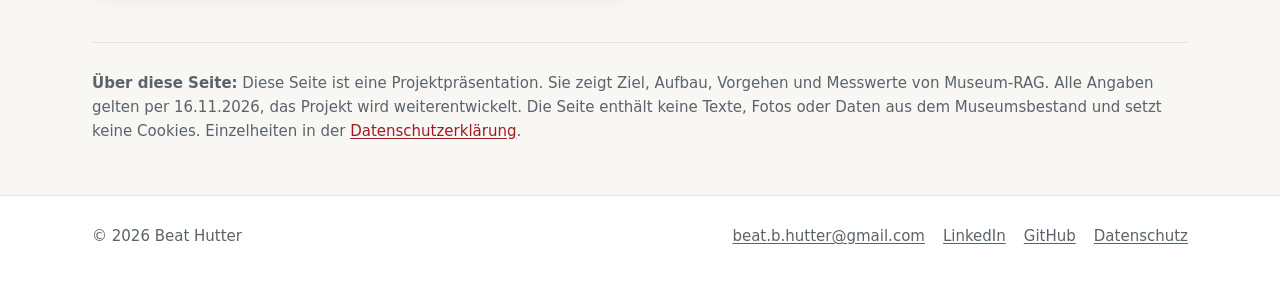
==== commit d2c1b358: "Update 16.11.2026: Projektseite (DE) nach Review ueberarbeitet, Datenschutz-Absatz zum Protokoll pra" ====
--- a/docs/index.html
+++ b/docs/index.html
@@ -4,7 +4,7 @@
   <meta charset="utf-8">
   <meta name="viewport" content="width=device-width, initial-scale=1">
   <title>Museum-RAG – Beat Hutter</title>
-  <meta name="description" content="Ein Chat-Assistent für ein Ortsmuseum: beantwortet Fragen zur Dorfgeschichte aus den eigenen Schriften, belegt jede Aussage mit Heft und Seite und findet passende Fotos. Ein KI-Projekt von Beat Hutter.">
+  <meta name="description" content="Projektpräsentation: ein Chat-Assistent für ein Ortsmuseum, der Fragen zur Dorfgeschichte aus den eigenen Schriften beantwortet, jede Aussage mit Heft und Seite belegt und passende Fotos findet. Ein KI-Projekt von Beat Hutter.">
   <link rel="alternate" hreflang="en" href="en/">
   <link rel="stylesheet" href="style.css">
   <link rel="icon" href="assets/logo-rag.svg" type="image/svg+xml">
@@ -29,7 +29,7 @@
     <section class="hero">
       <div class="hero-grid">
       <div class="hero-text">
-      <p class="eyebrow">KI-Projekt von Beat Hutter</p>
+      <p class="eyebrow">Projektpräsentation · KI-Projekt von Beat Hutter</p>
       <h1>Dorfgeschichte aus dem Archiv holen</h1>
       <p class="subline">Antworten aus den eigenen Quellen, jede Aussage mit Heft und Seite belegt.</p>
       <p class="lead">Alte Chroniken, Jahresschriften und Fotosammlungen stecken voller Geschichten über das eigene Dorf, liegen aber meist in Schachteln und PDF-Dateien. Für ein Ortsmuseum baue ich einen Chat-Assistenten, der dieses Wissen durchsuchbar macht. Wer nach einem alten Hof, einer Strasse oder einem Gewerbe fragt, bekommt Auskunft aus den Originalquellen und sieht die passenden Bilder dazu.</p>
@@ -43,105 +43,120 @@
       </figure>
       </div>
       <div class="kpis">
-        <div class="kpi"><strong>1'786</strong><span>Fotoeinträge und 24 Publikationen durchsuchbar, mit 8'331 Namen im Register</span></div>
-        <div class="kpi"><strong>98.7 %</strong><span>Trefferquote bei Fragen zu Namen und Adressen, vorher 77.3 %</span></div>
-        <div class="kpi"><strong>5 von 5</strong><span>Fragen ohne Beleg korrekt mit «keine Angaben» beantwortet</span></div>
-        <div class="kpi"><strong>50 h</strong><span>rund, verteilt auf etwa einen Monat Arbeitszeit bis zum Testbetrieb</span></div>
-      </div>
-      <p class="notice"><strong>Prototyp im Testbetrieb:</strong> Der Chat läuft auf eigener Infrastruktur im Web und auf Telegram, ist aber nicht öffentlich zugänglich. Geöffnet wird er erst, wenn Urheber- und Persönlichkeitsrechte geklärt sind und der Verein zugestimmt hat.</p>
+        <div class="kpi"><strong>1'786*</strong><span>Fotoeinträge und 24 Publikationen durchsuchbar, mit 8'331 Namen im Register</span></div>
+        <div class="kpi"><strong>98.7&nbsp;%*</strong><span>Trefferquote bei Fragen zu Namen und Adressen, im ersten Wurf 77.3&nbsp;%</span></div>
+        <div class="kpi"><strong>5 von 5*</strong><span>Fragen ohne Beleg korrekt mit «keine Angaben» beantwortet</span></div>
+        <div class="kpi"><strong>50 h*</strong><span>Arbeitsaufwand bis zum MVP, verteilt auf rund einen Monat</span></div>
+      </div>
+      <p class="notice"><strong>Status*: Prototyp im Testbetrieb.</strong> Das MVP (Minimum Viable Product, die erste voll funktionsfähige Version mit dem Kernumfang) ist fertig. Es hat das technische und funktionale Testing samt Evaluation durchlaufen. Der Test mit einer breiten Nutzerschaft steht noch aus. Der Chat läuft auf eigener Infrastruktur im Web und auf Telegram, ist aber nicht öffentlich zugänglich. Geöffnet wird er erst, wenn die Rechte mit dem Verein geklärt sind und der Verein zugestimmt hat.</p>
+      <p class="asof">* Stand 16.11.2026. Das Projekt wächst weiter, Zahlen und Status werden laufend nachgeführt.</p>
     </section>
 
     <section id="projekt">
       <h2>Das Projekt</h2>
-      <p class="section-lead">Am realen Bestand eines Ortsmuseums wird erprobt, wie sich alte Schriften und Fotos verlässlich für den Dialog erschliessen lassen. Das Verfahren heisst Retrieval-Augmented Generation (RAG): Das Sprachmodell antwortet aus Textstellen, die vorher im Bestand gefunden wurden.</p>
+      <p class="section-lead">Ich baue einen Prototypen mit einem klaren Ziel: Die wertvollen Schriften und Fotos des Dorfmuseums Birmensdorf sollen für die Allgemeinheit zugänglich werden, besonders für die Menschen im Dorf. Nach ausgiebigen Tests mit Nutzerinnen und Nutzern soll der Chat live gehen. Das Verfahren heisst Retrieval-Augmented Generation (RAG): Das Sprachmodell antwortet nicht aus seinem eigenen Wissen, sondern aus Textstellen, die vorher im Bestand gefunden wurden.</p>
+      <div class="grid two">
+        <div class="card">
+          <h3>Die Ausgangslage</h3>
+          <p>Ein historischer Verein hat über Jahrzehnte Schriften zur Dorfgeschichte herausgegeben und ein umfassendes Fotoarchiv aufgebaut. Das Wissen steckt in PDF-Dateien und in der Museumsdatenbank MuseumPro, die auf FileMaker aufbaut. Wer heute etwas über einen Hof, eine Strasse oder eine Familie wissen will, muss die Hefte kennen oder sich mit jemandem vom Museum an den Computer oder in den Archivraum setzen.</p>
+        </div>
+        <div class="card">
+          <h3>Der Bestand</h3>
+          <p>Eingearbeitet sind bisher 24 Publikationen in 2'543 Textabschnitten, darunter ein Band über die Kunstdenkmäler des ganzen Bezirks. Dazu kommen 1'786 inventarisierte Fotos und ein Register mit 8'331 Personen, Gebäuden, Adressen und Flurnamen. Im Archiv liegen weitere Schriften. Sie werden Schritt für Schritt ins System aufgenommen. Es ist der Bestand des Dorfmuseums Birmensdorf der Heimatkundlichen Vereinigung.</p>
+        </div>
+      </div>
+      <h3 class="sub">Warum eine einfache KI-Suche nicht reicht</h3>
       <div class="grid">
         <div class="card">
-          <h3>Die Ausgangslage</h3>
-          <p>Ein historischer Verein hat über Jahrzehnte Schriften zur Dorfgeschichte herausgegeben und ein Fotoarchiv aufgebaut. Das Wissen steckt in PDF-Dateien und einer Excel-Liste. Wer etwas über einen Hof, eine Strasse oder eine Familie wissen will, muss die Hefte kennen oder lange suchen.</p>
-        </div>
-        <div class="card">
-          <h3>Der Bestand</h3>
-          <p>24 Publikationen in 2'543 Textabschnitten, darunter ein Band über die Kunstdenkmäler des ganzen Bezirks. Dazu 1'786 inventarisierte Fotos und ein Register mit 8'331 Personen, Gebäuden, Adressen und Flurnamen. Es ist der Bestand des Dorfmuseums Birmensdorf der Heimatkundlichen Vereinigung.</p>
-        </div>
-        <div class="card">
-          <h3>Warum eine einfache KI-Suche nicht reicht</h3>
-          <p>Eine einfache Vektorsuche fand allgemeine Themen gut. Sie scheiterte an dem, wonach im Dorf am häufigsten gefragt wird: Hof-, Flur- und Familiennamen und Hausnummern. Schon ein Tippfehler führte ins Leere, und das Sprachmodell erfand gelegentlich Seitenzahlen.</p>
+          <span class="tag">Stichwortsuche</span>
+          <h3>Findet Namen, versteht keine Bedeutung</h3>
+          <p>Die klassische Keyword-Suche (BM25) trifft Hofnamen, Familiennamen und Hausnummern genau. Sie scheitert aber, wenn die Frage andere Wörter benutzt als der Text: Wer nach «Müller» fragt, findet die Stelle über das «Mahlen» nicht. Ein Tippfehler führt ins Leere.</p>
+        </div>
+        <div class="card">
+          <span class="tag">Vektorsuche</span>
+          <h3>Versteht Bedeutung, verwischt Namen</h3>
+          <p>Die semantische Suche über Embeddings findet Themen auch bei anderer Wortwahl. Genaue Namen und Zahlen erkennt sie schlecht: Die Hausnummer 2 liegt für sie nahe bei der 20, ein Hof nahe beim Nachbarhof. Im ersten Wurf erfand das Sprachmodell dazu gelegentlich Seitenzahlen.</p>
+        </div>
+        <div class="card">
+          <span class="tag">Kombination</span>
+          <h3>Erst beides zusammen genügt</h3>
+          <p>Die hybride Suche fragt beide Verfahren gleichzeitig und führt die Ergebnisse zusammen. Namen und Adressen laufen zusätzlich über ein Register, das Tippfehler auffängt. Bei den Fotos gilt dasselbe: Namen und Adressen werden wortgenau in der Bildbeschreibung gesucht, Sachthemen wie «Schule» oder «Fasnacht» über die hybride Suche.</p>
         </div>
       </div>
       <p class="notice"><strong>Hinweis:</strong> Auf dieser Seite und auf GitHub stehen keine Texte, Fotos oder Daten aus dem Museumsbestand. Die Rechte daran liegen beim Verein.</p>
     </section>
 
     <section id="beispiel">
-      <h2>Ein Fall von A bis Z: die Frage nach der Mühle</h2>
-      <p class="section-lead">An einer einzelnen Frage zeigt sich, wie Planer, Register, Suche und Prüfung zusammenspielen und wo das System anhält.</p>
+      <h2>Eine Suche von A bis Z: die Frage nach der Mühle</h2>
+      <p class="section-lead">An einer einzelnen Frage zeigt sich, wie Intent Router, Register, Suche und Prüfung zusammenspielen und wo das System bewusst anhält.</p>
       <ol class="steps">
         <li><p><strong>Die Frage kommt an.</strong> Im Web-Chat oder auf Telegram fragt jemand: «Wer hat die Mühle betrieben?»</p></li>
-        <li><p><strong>Die Frage wird verstanden.</strong> Ein einziger Aufruf an das Sprachmodell erkennt die Absicht (Wissensfrage), den Gegenstand (die Mühle) und einen allfälligen Ort. Das Ergebnis kommt in einer festen Struktur zurück und wird geprüft (Structured Outputs).</p></li>
-        <li><p><strong>Der Ort wird festgelegt.</strong> Nennt die Frage keine Gemeinde, gilt Birmensdorf. Aus den Vereinsschriften kommen alle Stellen in Frage, aus dem Band über den ganzen Bezirk nur die Abschnitte zu Birmensdorf. Dafür trägt jeder Abschnitt seit dem Einlesen zwei Merkmale: die Art der Quelle und den Ort.</p></li>
-        <li><p><strong>Suchen.</strong> Die Suche verbindet eine Bedeutungssuche über Vektoren mit einer Stichwortsuche (BM25) und führt beide Ranglisten zusammen (Reciprocal Rank Fusion). Bei Namen und Adressen kommt eine wortgenaue Registersuche dazu, die auch Tippfehler auffängt.</p></li>
-        <li><p><strong>Prüfen.</strong> Ein Sprachmodell bewertet die gefundenen Stellen auf einer Skala von 0 bis 3 (Reranking). Liegt keine Stelle über der Schwelle, meldet das System, dass im Bestand keine Angaben vorliegen. Eine Antwort wird dann gar nicht erst erzeugt.</p></li>
-        <li><p><strong>Antworten mit Beleg.</strong> Das Sprachmodell schreibt die Antwort und setzt nur nummerierte Marker. Die Quellenzeile mit Heft und Seite baut der Programmcode aus einem geprüften Katalog. So kann das Modell keine Seitenzahl erfinden.</p></li>
-        <li><p><strong>Die Folgefrage.</strong> «Gibt es Fotos davon?» Das «davon» wird aus dem Gesprächsverlauf aufgelöst. Die Fotosuche selbst läuft ohne Sprachmodell und unterscheidet, was auf einem Bild zu sehen ist und wer es aufgenommen hat.</p></li>
+        <li><p><strong>Die Frage wird verstanden (Intent Router).</strong> Ein einziger Aufruf an das Sprachmodell erkennt die Absicht: Wissensfrage, Fotosuche, Frage zum Bestand oder Begrüssung. Er zieht Gegenstand und Ort aus der Frage (Entity Extraction) und formuliert bei Bedarf eine eigenständige Suchanfrage (Query Rewriting). Das Ergebnis kommt in einem festen Schema zurück und wird geprüft (Structured Outputs).</p></li>
+        <li><p><strong>Der Ort wird festgelegt (Metadaten-Filter).</strong> Im Verlauf des Testings zeigte sich, dass das Datenmodell einen Ort braucht. Darum wurde es erweitert: Jeder Textabschnitt trägt seither zwei Metadaten, die Art der Quelle und die Gemeinde. Nennt die Frage keine Gemeinde, gilt Birmensdorf. Der Filter lässt aus den Vereinsschriften alle Stellen zu, aus dem Band über den ganzen Bezirk nur die Abschnitte zu Birmensdorf.</p></li>
+        <li><p><strong>Suchen (Hybrid Search).</strong> Die semantische Suche über Embeddings (Dense Retrieval) und die Stichwortsuche BM25 (Sparse Retrieval) laufen parallel. Reciprocal Rank Fusion führt beide Ranglisten zu einer zusammen. Bei Namen und Adressen kommt eine wortgenaue Registersuche dazu, die Tippfehler per Fuzzy Matching auffängt.</p></li>
+        <li><p><strong>Prüfen (Reranking und Relevanzschwelle).</strong> Ein Sprachmodell bewertet jede gefundene Stelle auf einer Skala von 0 bis 3, nach dem Prinzip LLM-as-a-Judge. Liegt keine Stelle über der Schwelle, greift ein Guardrail: Das System meldet, dass im Bestand keine Angaben vorliegen, und erzeugt gar keine Antwort. So entsteht keine Halluzination.</p></li>
+        <li><p><strong>Antworten mit Beleg (Grounding).</strong> Das Sprachmodell schreibt die Antwort nur aus den geprüften Stellen und setzt nummerierte Marker. Die Quellenzeile mit Heft und Seite baut der Programmcode aus einem geprüften Katalog. So kann das Modell keine Seitenzahl erfinden.</p></li>
+        <li><p><strong>Die Folgefrage (Pronomenauflösung).</strong> «Gibt es Fotos davon?» Das «davon» wird aus dem Gesprächsverlauf aufgelöst. Die Fotosuche selbst kommt ohne generatives Sprachmodell aus: Namen sucht sie wortgenau, Sachthemen hybrid wie bei den Texten, und sie unterscheidet, was auf einem Bild zu sehen ist und wer es aufgenommen hat. Wo Regeln und Suche genügen, braucht es kein Sprachmodell. Das ist Best Practice: Es spart Kosten und Antwortzeit und macht das Ergebnis reproduzierbar.</p></li>
       </ol>
-      <p class="notice trap"><strong>Die Falle im Test: Mühlen gibt es in vielen Dörfern.</strong> Der Band über die Kunstdenkmäler des Bezirks Dietikon macht rund 60 % des Textes aus und beschreibt auch Mühlen in Nachbargemeinden. Ohne Ortsangabe hätte die Suche sie mit der Birmensdorfer Mühle vermischt und die Dorfschriften verdrängt. Darum wurde das Einlesen des Bands angepasst: Jeder Abschnitt ist einer Gemeinde zugeordnet. Seither bleibt die Antwort bei Birmensdorf, und die Frage nach den Mühlen in Dietikon funktioniert trotzdem.</p>
-      <p class="facts-line">Jede Anfrage wird anonym mit Antwortzeit, Zahl der Treffer und Bewertung protokolliert, ohne IP-Adressen und Namen. So zeigt sich, welche Fragen offen bleiben.</p>
+      <p class="notice trap"><strong>Allgemeine und spezifische Quellen verbinden.</strong> Der Band über die Kunstdenkmäler des Bezirks Dietikon ist eine allgemeine Quelle. Er macht rund 60&nbsp;% des Textes aus und beschreibt auch Mühlen in Nachbargemeinden. Die Vereinsschriften sind spezifisch, sie handeln nur von Birmensdorf. Ohne Unterscheidung hätte die grosse Quelle die kleinen verdrängt und die Mühlen vermischt. Die Lösung ist ein Attribut, nach dem sich filtern lässt: Beim Einlesen bekommt jeder Abschnitt die Gemeinde als Metadatum. Seither bleibt die Antwort bei Birmensdorf, und die Frage nach den Mühlen in Dietikon funktioniert trotzdem. Das Muster gilt allgemein: Wer Quellen unterschiedlicher Reichweite in einem Index zusammenführt, braucht ein Merkmal, mit dem sich die Auswahl steuern lässt.</p>
+      <p class="facts-line"><strong>Observability:</strong> Jede Anfrage wird mit Antwortzeit, Zahl der Treffer und Bewertung protokolliert, ohne IP-Adressen und mit pseudonymer Sitzungskennung. So zeigt sich, welche Fragen offen bleiben und wo das System schwächelt. Heute liegt das Protokoll in einer eigenen SQLite-Datenbank. Geplant ist ein selbst betriebenes Observability-Werkzeug wie Langfuse, das jeden Schritt einer Anfrage nachvollziehbar macht (Tracing).</p>
     </section>
 
     <section id="ergebnisse">
       <h2>Was das System heute kann</h2>
-      <p class="section-lead">Sieben Fähigkeiten, gemessen gegen ein festes Testset mit 99 Testfällen in vier Suiten. Alle Läufe nutzen gpt-4o-mini von OpenAI.</p>
+      <p class="section-lead">Sieben Fähigkeiten, gemessen gegen ein festes Testset (Ground Truth) mit 99 Testfällen in vier Suiten. Vom ersten Wurf bis zum MVP kamen die Verbesserungen aus drei Hebeln: saubere Daten in der Ingestion Pipeline, eine Suche, die je nach Frage den passenden Weg wählt, und Prüfschritte vor der Antwort. Jede Änderung wurde gemessen, bevor sie übernommen wurde. Alle Läufe nutzen gpt-4o-mini von OpenAI.</p>
       <div class="table-wrap">
         <table class="results">
-          <thead><tr><th scope="col">Fähigkeit</th><th scope="col">Was das System macht</th><th scope="col">Messgrösse</th><th scope="col">Vorher → heute</th></tr></thead>
+          <thead><tr><th scope="col">Fähigkeit</th><th scope="col">Was das System macht</th><th scope="col">Messgrösse</th><th scope="col">Erster Wurf → MVP*</th></tr></thead>
           <tbody>
-            <tr><td>Namen und Adressen</td><td data-label="Was das System macht">Höfe, Strassen, Familien und Hausnummern werden wortgenau gesucht. Die Hausnummer 2 trifft nicht die 20. Tippfehler fängt das Namensregister auf</td><td data-label="Messgrösse">Trefferquote</td><td class="cost" data-label="Vorher → heute">77.3 % → 98.7 %</td></tr>
-            <tr><td>Sachthemen</td><td data-label="Was das System macht">Offene Fragen, etwa zur Schule oder zum Gewerbe, laufen über die hybride Suche. Ein Sprachmodell ordnet die Fundstellen nach Relevanz (Reranking)</td><td data-label="Messgrösse">Trefferquote</td><td class="cost" data-label="Vorher → heute">45.0 % → 79.4 %</td></tr>
-            <tr><td>Fragen ohne Beleg</td><td data-label="Was das System macht">Steht im Bestand nichts zur Frage, sagt das System das. Eine Antwort wird gar nicht erst erzeugt</td><td data-label="Messgrösse">korrekt mit «keine Angaben» beantwortet</td><td class="cost" data-label="Vorher → heute">4 von 5 → 5 von 5</td></tr>
-            <tr><td>Teilwissen</td><td data-label="Was das System macht">Bei mehrteiligen Fragen beantwortet das System den belegten Teil und nennt, wozu Angaben fehlen</td><td data-label="Messgrösse">Lücken korrekt benannt</td><td class="cost" data-label="Vorher → heute">4 von 4</td></tr>
-            <tr><td>Fotosuche</td><td data-label="Was das System macht">Sucht in 1'786 Einträgen, unterscheidet abgebildete Personen von Fotografierenden und filtert nach Jahren. Die Suche selbst braucht kein Sprachmodell</td><td data-label="Messgrösse">richtige Bilder unter den ersten zehn</td><td class="cost" data-label="Vorher → heute">29.9 % → 94.2 %</td></tr>
-            <tr><td>Absicht erkennen</td><td data-label="Was das System macht">Wissensfrage, Fotosuche, Frage zum Bestand oder Begrüssung, erkannt in einem einzigen Modellaufruf</td><td data-label="Messgrösse">richtig erkannte Fragen</td><td class="cost" data-label="Vorher → heute">33 von 40 → 40 von 40</td></tr>
-            <tr><td>Folgefragen</td><td data-label="Was das System macht">«Wann wurde sie gebaut?» oder «Gibt es Fotos davon?» werden aus dem Gesprächsverlauf aufgelöst</td><td data-label="Messgrösse">richtig verstandene Gesprächsschritte</td><td class="cost" data-label="Vorher → heute">13 von 15 → 15 von 15</td></tr>
+            <tr><td>Namen und Adressen</td><td data-label="Was das System macht">Höfe, Strassen, Familien und Hausnummern werden wortgenau gesucht (Keyword-Filter mit Wortgrenzen). Die Hausnummer 2 trifft nicht die 20. Tippfehler fängt das Namensregister per Fuzzy Matching auf</td><td data-label="Messgrösse">Trefferquote (Recall)</td><td class="cost" data-label="Erster Wurf → MVP*">77.3&nbsp;% → 98.7&nbsp;%</td></tr>
+            <tr><td>Sachthemen</td><td data-label="Was das System macht">Offene Fragen, etwa zur Schule oder zum Gewerbe, laufen über die hybride Suche. Ein Sprachmodell ordnet die Fundstellen nach Relevanz (LLM-Reranking)</td><td data-label="Messgrösse">Trefferquote (Recall)</td><td class="cost" data-label="Erster Wurf → MVP*">45.0&nbsp;% → 79.4&nbsp;%</td></tr>
+            <tr><td>Fragen ohne Beleg</td><td data-label="Was das System macht">Steht im Bestand nichts zur Frage, sagt das System das. Eine Relevanzschwelle als Guardrail verhindert, dass überhaupt eine Antwort erzeugt wird</td><td data-label="Messgrösse">korrekt mit «keine Angaben» beantwortet</td><td class="cost" data-label="Erster Wurf → MVP*">4 von 5 → 5 von 5</td></tr>
+            <tr><td>Teilwissen</td><td data-label="Was das System macht">Bei mehrteiligen Fragen beantwortet das System den belegten Teil und nennt, wozu Angaben fehlen, statt die Lücke zu füllen</td><td data-label="Messgrösse">Lücken korrekt benannt</td><td class="cost" data-label="Erster Wurf → MVP*">4 von 4</td></tr>
+            <tr><td>Fotosuche</td><td data-label="Was das System macht">Sucht in 1'786 Einträgen, unterscheidet abgebildete Personen von Fotografierenden und filtert nach Jahren (Metadaten-Filter). Die Suche selbst braucht kein generatives Sprachmodell</td><td data-label="Messgrösse">richtige Bilder unter den ersten zehn (Recall@10)</td><td class="cost" data-label="Erster Wurf → MVP*">29.9&nbsp;% → 94.2&nbsp;%</td></tr>
+            <tr><td>Absicht erkennen</td><td data-label="Was das System macht">Der Intent Router unterscheidet Wissensfrage, Fotosuche, Frage zum Bestand und Begrüssung in einem einzigen Modellaufruf</td><td data-label="Messgrösse">richtig erkannte Fragen</td><td class="cost" data-label="Erster Wurf → MVP*">33 von 40 → 40 von 40</td></tr>
+            <tr><td>Folgefragen</td><td data-label="Was das System macht">«Wann wurde sie gebaut?» oder «Gibt es Fotos davon?» werden aus dem Gesprächsverlauf aufgelöst (Pronomenauflösung, Query Rewriting)</td><td data-label="Messgrösse">richtig verstandene Gesprächsschritte</td><td class="cost" data-label="Erster Wurf → MVP*">13 von 15 → 15 von 15</td></tr>
           </tbody>
         </table>
       </div>
-      <p class="below-table">Ausgangslage ist der Stand vom 28. und 29.10.2026, gemessen mit demselben Testset wie heute. Die Testfragen enthalten Inhalte aus dem Archiv und werden deshalb nicht veröffentlicht. Mehr dazu im <a href="https://github.com/BeatHutter/museum-hybrid-rag/blob/main/README.de.md" target="_blank" rel="noopener">README auf GitHub</a>.</p>
+      <p class="below-table">Erster Wurf ist der Stand vom 28. und 29.10.2026, gemessen mit demselben Testset wie das MVP. * Stand 16.11.2026. Die Testfragen enthalten Inhalte aus dem Archiv und werden deshalb nicht veröffentlicht. Mehr dazu im <a href="https://github.com/BeatHutter/museum-hybrid-rag/blob/main/README.de.md" target="_blank" rel="noopener">README auf GitHub</a>.</p>
       <div class="grid two cost-cards">
         <div class="card">
           <h3>Warum gpt-4o-mini</h3>
-          <p>Das Modell wird nach Messung gewählt. gpt-4o-mini übernimmt Planung, Reranking und Antwort. In einem frühen Vergleich erreichte das grössere gpt-4o dieselbe Trefferquote, beantwortete aber nur 2 von 5 Fragen ohne Beleg korrekt, gpt-4o-mini dagegen 4 von 5. Mit der späteren Relevanzschwelle sind es heute 5 von 5. Dazu ist das kleinere Modell deutlich günstiger.</p>
+          <p>Eine RAG-Suche braucht kein Frontier-Modell. Das Wissen kommt aus den gefundenen Textstellen. Das Modell muss sie verstehen, bewerten und sauber zusammenfassen, aber kein eigenes Wissen beisteuern. Ein früher Vergleich bestätigte das: Das grössere gpt-4o erreichte dieselbe Trefferquote, beantwortete aber nur 2 von 5 Fragen ohne Beleg korrekt, gpt-4o-mini dagegen 4 von 5. Mit der späteren Relevanzschwelle sind es heute 5 von 5. Dazu kostet das kleinere Modell pro Token rund ein Fünfzehntel. Im Sinne von FinOps fiel die Wahl deshalb auf gpt-4o-mini.</p>
         </div>
         <div class="card">
           <h3>Eigener Code ohne Framework</h3>
-          <p>Die Verarbeitung ist in eigenem Python-Code gebaut, ohne LangChain oder LlamaIndex. Bei zwei Suchpfaden und einem Sprachmodell lohnt sich die zusätzliche Schicht eines Frameworks nicht. Jeder Schritt bleibt sichtbar, lässt sich einzeln messen und erklären.</p>
+          <p>Viele KI-Anwendungen entstehen heute mit Frameworks wie LangChain oder LlamaIndex oder mit den Agent-SDKs der Modellanbieter, etwa von Anthropic, Google oder OpenAI. Sie bündeln wiederkehrende Bausteine und legen eine Abstraktionsschicht über den Python-Code. Hier habe ich bewusst darauf verzichtet: Ich wollte volle Transparenz und jeden Schritt einzeln sehen, messen und erklären können. Bei zwei Suchpfaden und einem Sprachmodell hätte ein Framework wenig vereinfacht. Die Orchestrierung ist deshalb eigener Python-Code mit FastAPI und Pydantic.</p>
         </div>
       </div>
     </section>
 
     <section id="spielregeln">
       <h2>Die Spielregeln: Governance in acht Grundsätzen</h2>
-      <p class="section-lead">Diese Grundsätze legen fest, wie das System mit Quellen, Personen und Daten umgeht. Umgesetzt sind sie im Code und in der Infrastruktur.</p>
+      <p class="section-lead">Diese Grundsätze legen fest, wie das System mit Quellen, Personen und Daten umgeht. Umgesetzt sind sie im Code und in der Infrastruktur, die noch offenen Punkte vor der Öffnung für die Bevölkerung.</p>
       <ol class="principles">
-        <li><div><h3>Deterministisch vor Sprachmodell</h3><p>Was feste Regeln zuverlässig erledigen, läuft ohne Sprachmodell: Namensabgleich, Fotosuche, Quellenzeile, Fragen zum Bestand aus dem Katalog und Begrüssungen. Das Modell kommt dort zum Einsatz, wo Sprache verstanden oder Relevanz abgewogen werden muss.</p></div></li>
-        <li><div><h3>Keine Aussage ohne Beleg im Bestand</h3><p>Erreichen die gefundenen Textstellen nach dem Reranking die Relevanzschwelle nicht, bricht das System vor der Antwort ab und meldet, dass im Bestand keine Angaben vorliegen.</p></div></li>
-        <li><div><h3>Code baut die Quellenangabe</h3><p>Das Sprachmodell setzt im Text nur Verweismarker. Die sichtbare Quellenzeile mit Titel, Heftnummer und Seite erzeugt der Programmcode aus dem Katalog.</p></div></li>
-        <li><div><h3>Rechte am Inhalt wahren</h3><p>Texte, Fotos und Bestandsdaten bleiben beim Verein. Sie liegen nicht im öffentlichen Repository. Auch die Testfragen werden nicht veröffentlicht, weil sie Inhalte aus dem Archiv enthalten.</p></div></li>
-        <li><div><h3>Persönlichkeitsrechte im Bestand</h3><p>Die Schriften nennen viele Menschen, lebende und verstorbene, und das Fotoarchiv zeigt sie. Vor einer Öffnung wird geklärt, welche Namen und Bilder öffentlich erscheinen dürfen (Persönlichkeitsschutz, Recht am eigenen Bild, Datenschutz). Die Abklärung läuft. Die Protokolle des Chats speichern keine IP-Adressen und keine Namen.</p></div></li>
-        <li><div><h3>Öffnung erst nach Klärung</h3><p>Der Chat läuft als Prototyp im Testbetrieb und ist nicht öffentlich. Geöffnet wird er erst, wenn Urheber- und Persönlichkeitsrechte geklärt sind und der Verein zugestimmt hat.</p></div></li>
-        <li><div><h3>Abgesicherte Schnittstellen</h3><p>Programmierschnittstelle und Vektordatenbank sind von aussen nicht erreichbar. Erreichbar sind nur die Web-Oberfläche und der Telegram-Zugang, dieser mit geheimem Token. Anfragen sind auf 60 pro Stunde begrenzt.</p></div></li>
-        <li><div><h3>Messen vor dem Ändern</h3><p>Jede Anpassung an Aufbereitung, Suche oder Prompts durchläuft vor der Übernahme die Evaluation über alle vier Testsuiten.</p></div></li>
+        <li><div><h3>Deterministisch vor Sprachmodell</h3><p>Was feste Regeln zuverlässig erledigen, läuft ohne Sprachmodell: Namensabgleich, Fotosuche, Quellenzeile, Fragen zum Bestand aus dem Katalog und Begrüssungen. Das Modell kommt dort zum Einsatz, wo Sprache verstanden oder Relevanz abgewogen werden muss. Das hält das System reproduzierbar, günstig und schnell.</p></div></li>
+        <li><div><h3>Keine Aussage ohne Beleg im Bestand</h3><p>Jede Antwort stützt sich auf gefundene Textstellen (Grounding). Erreichen diese nach dem Reranking die Relevanzschwelle nicht, bricht das System vor der Antwort ab und meldet, dass im Bestand keine Angaben vorliegen. Diese Schwelle ist der wichtigste Guardrail gegen Halluzinationen.</p></div></li>
+        <li><div><h3>Code baut die Quellenangabe</h3><p>Das Sprachmodell setzt im Text nur Verweismarker. Die sichtbare Quellenzeile mit Titel, Heftnummer und Seite erzeugt der Programmcode aus dem Katalog (deterministische Zitate).</p></div></li>
+        <li><div><h3>Rechte am Inhalt wahren</h3><p>Texte, Fotos und Bestandsdaten gehören zum Bestand des Vereins. Sie liegen nicht im öffentlichen Repository, auch die Testfragen nicht, weil sie Inhalte aus dem Archiv enthalten. Die Rechte für eine öffentliche Nutzung werden mit dem Verein geklärt.</p></div></li>
+        <li><div><h3>Persönlichkeitsrechte: Öffnung erst nach Klärung</h3><p>Die Schriften nennen viele Menschen, lebende und verstorbene, mit Wohnorten und Liegenschaften, und das Fotoarchiv zeigt sie. Viele Schriften sind bereits gedruckt erschienen, und der grösste Teil der Texte und Fotos dürfte unproblematisch sein. Für den Rest werden vor dem Livegang geeignete Massnahmen getroffen, etwa Bilder lebender Personen zurückhalten oder unkenntlich machen (Privacy by Design). Bis dahin bleibt der Chat geschlossen. Geöffnet wird er erst nach dieser Klärung und mit Zustimmung des Vereins.</p></div></li>
+        <li><div><h3>Abgesicherte Schnittstellen</h3><p>Das System folgt dem Prinzip Least Privilege und hält die Angriffsfläche klein. Programmierschnittstelle und Vektordatenbank sind von aussen nicht erreichbar, die Container sind im Docker-Netz voneinander getrennt (Netzwerksegmentierung). Von aussen erreichbar sind nur die Web-Oberfläche und der Telegram-Webhook, beide über einen Reverse Proxy mit TLS-Verschlüsselung. Der Webhook prüft ein geheimes Token, und ein Rate Limiter begrenzt die Anfragen auf 60 pro Stunde. Wartung und Datenupload laufen über einen SSH-Tunnel.</p></div></li>
+        <li><div><h3>Messen vor dem Ändern</h3><p>Jede Anpassung an Aufbereitung, Suche oder Prompts durchläuft vor der Übernahme die Evaluation über alle vier Testsuiten. Die Evals dienen als Regressionstests: Eine Verbesserung an einer Stelle darf keine andere verschlechtern.</p></div></li>
+        <li><div><h3>Observability und Transparenz</h3><p>Das System soll nachvollziehbar sein und dabei so wenig Personendaten wie möglich speichern. Protokolle zeigen, was der Chat bei jeder Anfrage getan hat, und machen Fehler und Lücken sichtbar. Weil Fragen selbst Namen oder Adressen enthalten können, gilt Datenminimierung: keine IP-Adressen, pseudonyme Sitzungskennung. Vor der Öffnung kommen dazu ein Hinweis im Chat, dass eine KI antwortet und was protokolliert wird, wie es der EU AI Act seit August 2026 für Chatbots verlangt, sowie eine feste Aufbewahrungsfrist mit automatischer Löschung. Beim geplanten Wechsel auf Langfuse werden Personendaten vor dem Speichern maskiert.</p></div></li>
       </ol>
     </section>
 
     <section id="gelernt">
-      <h2>Was ich bisher gelernt habe</h2>
-      <p class="section-lead">Die Liste wächst mit dem Projekt.</p>
+      <h2>Erkenntnisse</h2>
+      <p class="section-lead">Was ich aus dem Projekt mitnehme. Die Liste wächst mit dem Projekt.</p>
       <ul class="lessons">
-        <li><strong>KI-Zusammenfassungen verlieren, wonach gefragt wird.</strong><span>Die erste Suche lief über Zusammenfassungen der Texte. Dabei gingen Namen und Hausnummern verloren. Mit der Suche im Originaltext verdoppelte sich die Trefferquote bei Namensfragen.</span></li>
-        <li><strong>Sorgfalt bei den Daten bringt viel.</strong><span>Über 5'400 durch Silbentrennung zerrissene Wörter, abgeschnittene Sätze an Seitengrenzen, Verzeichnisseiten als Scheintreffer: Das Bereinigen hob die Trefferquote, ohne dass am Modell etwas geändert wurde.</span></li>
-        <li><strong>Eine grosse Quelle kann viele kleine verdrängen.</strong><span>Der Band über den ganzen Bezirk macht rund 60 % des Textes aus und überdeckte die Dorfschriften. Erst ein Ortsmerkmal pro Abschnitt brachte das Gleichgewicht zurück.</span></li>
+        <li><strong>Saubere Daten bringen mehr als ein grösseres Modell.</strong><span>In der Data Ingestion Pipeline wurden über 5'400 durch Silbentrennung zerrissene Wörter repariert, Sätze über Seitengrenzen zusammengeführt und Verzeichnisseiten als Scheintreffer ausgefiltert (Data Cleansing). Das hob die Trefferquote, ohne dass am Modell etwas geändert wurde.</span></li>
+        <li><strong>Die Ingestion Pipeline läuft vollautomatisch.</strong><span>Vom Einlesen der PDFs und der Fotoliste bis zum fertigen Index läuft alles in Python, kein Handgriff in Excel ist mehr nötig. Entwurf und Bau der Pipeline liessen sich zu einem grossen Teil einem Frontier-Modell übergeben, und das Ergebnis lief praktisch fehlerfrei. Neue Bestände lassen sich so mit wenig Aufwand nachladen.</span></li>
+        <li><strong>Ein grösseres Modell bringt nicht automatisch mehr.</strong><span>gpt-4o fand nicht mehr als gpt-4o-mini, erfand aber öfter Antworten, wo im Bestand nichts stand. Für RAG zählt, was die Suche liefert, nicht die Grösse des Modells.</span></li>
         <li><strong>Für Namen braucht es ein Register.</strong><span>Die Vektorsuche findet Themen, aber keine genaue Hausnummer. Namen und Adressen laufen deshalb über eine wortgenaue Suche und ein Register, das Tippfehler auffängt.</span></li>
-        <li><strong>Ein Chat für Besucher ist kein Suchindex.</strong><span>Eine frühe Version hängte selbst an ein «Hallo» fünfzehn rohe Textblöcke an. Heute antwortet der Chat in ganzen Sätzen, im Web-Chat liegen die Fundstellen zugeklappt darunter.</span></li>
-        <li><strong>Ohne Testset keine Aussage zur Qualität.</strong><span>Mehrere Ideen, die gut klangen, haben sich in der Messung nicht bewährt, etwa das grössere Modell oder die Suche über Zusammenfassungen. Erst die Zahlen zeigen, was hilft.</span></li>
+        <li><strong>Jede Änderung wird gemessen.</strong><span>Mehrere Ideen, die gut klangen, haben sich in der Messung nicht bewährt, etwa das grössere Modell oder die Suche über KI-Zusammenfassungen der Texte. Ohne Testset gibt es keine belastbare Aussage zur Qualität.</span></li>
+        <li><strong>Ein natürliches Gespräch ist Designarbeit.</strong><span>Conversation Design ist der anspruchsvollste Teil von Conversational AI. Ein RAG-Chat braucht feste Regeln dort, wo Verlässlichkeit zählt (Quellenzeile, «keine Angaben», Begrüssung), und die Beweglichkeit des Sprachmodells dort, wo Sprache verstanden werden muss (Folgefragen, Rückbezüge, freie Formulierungen). Eine frühe Version hängte selbst an ein «Hallo» fünfzehn rohe Textblöcke an. Die Grenze zwischen Regel und Modell so zu ziehen, dass sich das Gespräch natürlich anfühlt, braucht viele Runden.</span></li>
       </ul>
     </section>
 
@@ -149,42 +164,43 @@
       <h2>Wer dahinter steht und wie ich arbeite</h2>
       <div class="about">
         <div>
-          <p>Ich bin Beat Hutter, Business Analyst und Product Owner aus dem Raum Zürich, mit Schwerpunkt Automation und KI. Rund zwanzig Jahre lang habe ich bei Credit Suisse und UBS Planungs- und Reportingsysteme für die Finanzabteilung verantwortet, zeitweise mit einem internationalen Team von rund 25 Personen. In diesem Umfeld gilt: keine Zahl ohne Kontrolle, keine Änderung ohne Freigabe.</p>
-          <p>Seit 2024 liegt der Fokus auf KI, mit Weiterbildungen in KI-Strategie, im Bau von Agenten und in AI Governance (AIGP). In diesem Projekt kommt beides zusammen: die Sorgfalt aus dem Finanzbereich einer Bank und ein Archiv, in dem jede Aussage einen Beleg braucht.</p>
+          <p>Ich bin Beat Hutter, Business Analyst und Product Owner aus dem Raum Zürich, mit Schwerpunkt Automation und KI. Rund zwanzig Jahre lang habe ich bei Credit Suisse und UBS grosse, unternehmenskritische Planungs- und Reportingsysteme der Finanzabteilung verantwortet, für Aufbau und Weiterentwicklung (Change) ebenso wie für den Betrieb (Run). In diesem Umfeld gilt: keine Zahl ohne Kontrolle, keine Änderung ohne Freigabe.</p>
+          <p>Seit 2024 liegt der Fokus auf KI und Automation, auch mit Low- und No-Code-Werkzeugen, dazu Weiterbildungen in KI-Strategie, im Bau von Agenten und in AI Governance (AIGP). In diesem Projekt kommt beides zusammen: das systematische Testen und Kontrollieren von Abläufen und Ergebnissen, wie es im Finanzbereich einer Bank üblich ist, und die Möglichkeiten der modernen generativen KI.</p>
           <h3>Warum dieses Projekt</h3>
-          <p>Mein Vater ist im Dorfmuseum für die Datenbank verantwortlich. Seit seiner Pensionierung pflegt er sie, verfasst Schriften für den Verein und hat den grössten Teil des Fotoarchivs geordnet. Daraus entstand die Idee, mit KI zu helfen: Die Schriften und Fotos sollen sich so durchsuchen lassen, wie es den Interessen des Vereins entspricht, und später einer breiteren Öffentlichkeit offenstehen.</p>
-          <p>Das Projekt treibe ich zusammen mit meinem Vater voran. Der Anwendungsfall lässt sich gut übertragen: Archive, Handbücher und Dokumentationen in Unternehmen stellen dieselbe Aufgabe, Wissen aus vielen Dokumenten verlässlich und mit Beleg zugänglich zu machen.</p>
+          <p>Mein Vater ist im Dorfmuseum für die Datenbank verantwortlich. Seit seiner Pensionierung pflegt er sie, verfasst Schriften für den Verein und hat den grössten Teil des Fotoarchivs geordnet. Daraus entstand die Idee, mit KI zu helfen: Die Schriften und Fotos sollen sich so durchsuchen lassen, wie es den Interessen des Vereins entspricht, und später einer breiteren Öffentlichkeit offenstehen. Das Projekt treibe ich zusammen mit meinem Vater voran.</p>
+          <p>Der Anwendungsfall lässt sich gut auf Unternehmen übertragen: Archive, Handbücher, Richtlinien und Dokumentationen stellen dieselbe Aufgabe, Wissen aus unterschiedlichsten Dokumenten und Wissensquellen verlässlich und mit Beleg zugänglich zu machen.</p>
           <h3>Wie ich arbeite</h3>
-          <p>Richtung, Entscheide und Tests liegen bei mir. Grundsatzfragen werden vorher entschieden und mit Begründung festgehalten, inzwischen in 24 Einträgen. Jede Änderung an Suche oder Prompts wird vor der Übernahme gegen das Testset gemessen.</p>
-          <p>Umgesetzt wird mit KI-Entwicklungsagenten (Claude Code und Antigravity), die Code schreiben und gegen die Testsuiten prüfen. Das Projekt ist in Etappen entstanden: Datenbank und Einlesen, Suche und Sprachmodell, Web-Chat und Telegram, danach mehrere Runden zur Suchqualität mit Messung. Jede Etappe hatte ein Ziel und eine Abnahme.</p>
-          <p>Dokumentiert und versioniert sind Architektur, Entscheide, Fortschritt und Messwerte pro Testlauf. Öffentlich auf GitHub sind diese Seite und das README, Code und Architektur folgen schrittweise.</p>
+          <p>Richtung, Entscheide und Tests liegen bei mir. Vor jedem Baustein wird geklärt, ob ein Schritt deterministisch gelöst werden kann oder ein Sprachmodell braucht. Grundsatzfragen werden vorher entschieden und mit Begründung festgehalten, inzwischen in 24 Architecture Decision Records.</p>
+          <p>Strategie und Konzept entstehen in einem eigenen Projekt in Claude Cowork. Code und Tests entstehen mit Claude Code in der Entwicklungsumgebung VS Code, teils auch mit Google Antigravity und den Gemini-Modellen: Ist das Kontingent bei Anthropic aufgebraucht, geht es dort weiter. So reichen zwei Abos zu je 20 Dollar auch an arbeitsreichen Tagen.</p>
+          <p>Das Projekt ist in Etappen entstanden: Datenbank und Einlesen, Suche und Sprachmodell, Web-Chat und Telegram, danach mehrere Runden zur Suchqualität mit Messung, zuletzt Schutz der Schnittstellen und Protokoll. Jede Etappe hatte ein Ziel und eine Abnahme. Dokumentiert und versioniert sind Fortschritt, Entscheide, Architektur und Messwerte pro Testlauf. Öffentlich auf GitHub sind diese Seite und das README. Code und Architektur folgen schrittweise mit einem erfundenen Demo-Datensatz, die Testsets bleiben privat.</p>
         </div>
         <div class="card facts">
-          <h3>Zeit und Kosten</h3>
+          <h3>Zeit und Kosten*</h3>
           <dl>
-            <dt>Aufwand</dt><dd>Rund 50 Stunden bis zum Testbetrieb, verteilt auf etwa einen Monat Arbeitszeit</dd>
+            <dt>Aufwand</dt><dd>Rund 50 Stunden Arbeit bis zum MVP, verteilt auf etwa einen Monat</dd>
             <dt>Lizenzkosten</dt><dd>Keine (Open Source: Qdrant, FastAPI, Streamlit)</dd>
             <dt>Betrieb</dt><dd>Eigener Linux-Server in Europa</dd>
             <dt>Sprachmodell</dt><dd>gpt-4o-mini von OpenAI, abgerechnet nach Verbrauch</dd>
             <dt>Nicht eingerechnet</dt><dd>Abos für die KI-Entwicklungswerkzeuge</dd>
           </dl>
+          <p class="asof">* Stand 16.11.2026</p>
         </div>
       </div>
     </section>
 
     <section id="roadmap">
       <h2>Stand und Ausblick</h2>
-      <p class="section-lead">Der Prototyp läuft im Testbetrieb. Als Nächstes stehen die rechtlichen Abklärungen an, danach die Öffnung für die Bevölkerung.</p>
+      <p class="section-lead">Das MVP läuft im Testbetrieb (Stand 16.11.2026). Als Nächstes folgen die rechtlichen Abklärungen und Tests mit einer breiteren Nutzerschaft. Vor der Öffnung legen wir mit dem Verein das Betriebsmodell fest.</p>
       <div class="roadmap">
         <div class="phase now">
           <h3>In Betrieb</h3>
-          <div class="when">heute (Prototyp)</div>
+          <div class="when">MVP, Stand 16.11.2026</div>
           <ul>
             <li><strong>Hybride Suche</strong> auf Qdrant (2'543 Textabschnitte, 1'786 Fotoeinträge)</li>
-            <li><strong>Planer</strong> mit Auflösung von Folgefragen und Namensregister (8'331 Einträge)</li>
+            <li><strong>Intent Router</strong> mit Auflösung von Folgefragen und Namensregister (8'331 Einträge)</li>
             <li><strong>Reranking</strong> und kalibrierte Relevanzschwelle</li>
             <li><strong>Quellenzeile aus Code</strong> für Web-Chat und Telegram</li>
-            <li><strong>Schutz der Schnittstellen</strong> mit Begrenzung der Anfragen und anonymem Protokoll</li>
+            <li><strong>Schutz der Schnittstellen</strong> mit Rate Limiting und pseudonymem Protokoll</li>
           </ul>
         </div>
         <div class="phase">
@@ -193,7 +209,8 @@
           <ul>
             <li><strong>Persönlichkeitsrechte:</strong> Abklärung zu Namen und Fotos lebender und verstorbener Personen</li>
             <li><strong>Datenschutz im Fotoarchiv:</strong> wo nötig, aktuelle Personen unkenntlich machen</li>
-            <li><strong>Feinabstimmung der Suche</strong> bei komplexen Sachthemen</li>
+            <li><strong>User-Tests</strong> mit ausgewählten Personen aus Verein und Dorf</li>
+            <li><strong>Transparenz im Chat:</strong> KI-Hinweis, Aufbewahrungsfrist und automatische Löschung der Protokolle</li>
             <li><strong>Code auf GitHub,</strong> schrittweise und mit erfundenem Demo-Datensatz</li>
           </ul>
         </div>
@@ -201,96 +218,97 @@
           <h3>Danach</h3>
           <div class="when">Erweiterung</div>
           <ul>
+            <li><strong>Betriebsmodell</strong> mit dem Verein: Unterhalt, Zuständigkeiten, Kosten</li>
             <li><strong>Öffnung für die Bevölkerung</strong> nach Zustimmung des Vereins</li>
-            <li><strong>Texterkennung (OCR)</strong> für neu gescannte Schriften und Protokolle</li>
-            <li><strong>Register nachführen</strong> beim Einspielen neuer Bestände</li>
+            <li><strong>Weitere Schriften einarbeiten,</strong> mit Texterkennung (OCR) für neu gescannte Bestände</li>
+            <li><strong>Observability mit Langfuse</strong> statt eigener Protokolltabelle</li>
+          </ul>
+        </div>
+        <div class="phase">
+          <h3>Ideen für die Zukunft</h3>
+          <div class="when">mögliche Erweiterungen</div>
+          <ul>
+            <li><strong>Self-Service-Ingestion:</strong> Der Verein lädt neue Dokumente und Fotos selbst hoch, die Pipeline arbeitet sie automatisch ein</li>
+            <li><strong>Bildsuche über Bildinhalte</strong> mit multimodalen Embeddings, auch für unbeschriftete Fotos</li>
+            <li><strong>Lokaler Cross-Encoder</strong> für schnelleres Reranking ohne externen Aufruf</li>
             <li><strong>Auswertung für das Archiv:</strong> welche Fragen offen bleiben</li>
           </ul>
         </div>
-        <div class="phase">
-          <h3>Forschung</h3>
-          <div class="when">offene Fragen</div>
-          <ul>
-            <li><strong>Lokaler Cross-Encoder</strong> für schnelleres Reranking ohne externen Aufruf</li>
-            <li><strong>Bildsuche über Bildinhalte</strong> für unbeschriftete Fotos</li>
-            <li><strong>Mundart-Tonaufnahmen</strong> von Zeitzeugen erschliessen</li>
-          </ul>
-        </div>
       </div>
     </section>
 
     <section id="technik">
       <h2>Architektur und Technik</h2>
-      <p class="section-lead">Für alle, die tiefer einsteigen wollen. Eine Anfrage durchläuft sechs Schichten, vom Kanal bis zum Speicher.</p>
+      <p class="section-lead">Für alle, die tiefer einsteigen wollen. Eine Anfrage durchläuft sechs Schichten, von der Benutzeroberfläche bis zum Speicher.</p>
       <div class="arch">
         <div class="arch-stack">
           <div class="layer">
-            <div class="layer-name">Kanäle<small>Zugriff für Nutzer</small></div>
-            <div class="chips"><span class="chip">Web-Chat (Streamlit)</span><span class="chip">Telegram Bot</span><span class="chip">Traefik Reverse Proxy (TLS)</span></div>
+            <div class="layer-name">Benutzeroberflächen<small>Zugang für Nutzer</small></div>
+            <div class="chips"><span class="chip">Web-Chat (Streamlit)</span><span class="chip">Telegram-Bot</span><span class="chip">Traefik Reverse Proxy (TLS)</span></div>
           </div>
           <div class="arrow">▼</div>
           <div class="layer gov">
             <div class="layer-name">Schutzschicht<small>API und Governance</small></div>
-            <div class="chips"><span class="chip gov">Interne Docker-Netztrennung</span><span class="chip gov">Sliding-Window Rate-Limiter</span><span class="chip gov">Webhook Secret-Token</span><span class="chip gov">Kein offener Datenbank-Port</span></div>
+            <div class="chips"><span class="chip gov">Interne Docker-Netztrennung</span><span class="chip gov">Rate Limiting (Sliding Window)</span><span class="chip gov">Webhook Secret Token</span><span class="chip gov">Kein offener Datenbank-Port</span></div>
           </div>
           <div class="arrow">▼</div>
           <div class="layer">
             <div class="layer-name">Planung und Register<small>Verstehen und Normieren</small></div>
-            <div class="chips"><span class="chip">Single-Call Query-Planer</span><span class="chip">Pronomenauflösung</span><span class="chip">Ortsfokus</span><span class="chip">In-Memory Namensregister</span><span class="chip">Tippfehler-Korrektur (RapidFuzz)</span></div>
-          </div>
-          <div class="arrow">▼</div>
-          <div class="layer">
-            <div class="layer-name">Retrieval und Gate<small>Finden und Filtern</small></div>
+            <div class="chips"><span class="chip">Intent Router (ein Modellaufruf)</span><span class="chip">Pronomenauflösung</span><span class="chip">Ortsfokus</span><span class="chip">Namensregister im Arbeitsspeicher</span><span class="chip">Tippfehler-Korrektur (Fuzzy Matching)</span></div>
+          </div>
+          <div class="arrow">▼</div>
+          <div class="layer">
+            <div class="layer-name">Suche und Prüfung<small>Retrieval und Relevanzschwelle</small></div>
             <div class="chips"><span class="chip">Qdrant Hybrid Search (RRF)</span><span class="chip">Wortgenaue Registersuche</span><span class="chip">LLM-Reranker</span><span class="chip gov">Relevanzschwelle gegen Halluzination</span><span class="chip plan">Lokaler Cross-Encoder</span></div>
           </div>
           <div class="arrow">▼</div>
           <div class="layer">
-            <div class="layer-name">Synthese und Zitate<small>Antwort und Belege</small></div>
-            <div class="chips"><span class="chip">Antwort-Synthese mit Belegmarkern</span><span class="chip gov">Lückenbenennung bei Teilwissen</span><span class="chip gov">Deterministische Quellenzeile</span><span class="chip">Paralleler Foto-Hinweis</span></div>
+            <div class="layer-name">Antwort und Zitate<small>Synthese und Belege</small></div>
+            <div class="chips"><span class="chip">Antwort mit Belegmarkern</span><span class="chip gov">Lückenbenennung bei Teilwissen</span><span class="chip gov">Deterministische Quellenzeile</span><span class="chip">Paralleler Foto-Hinweis</span></div>
           </div>
           <div class="arrow">▼</div>
           <div class="layer">
             <div class="layer-name">Speicher und Modelle<small>Index und Betrieb</small></div>
-            <div class="chips"><span class="chip">Qdrant Vektor-DB</span><span class="chip">Archiv-Katalog (YAML)</span><span class="chip">Quellenart und Ort pro Abschnitt</span><span class="chip">Foto-Server (Nginx)</span><span class="chip">OpenAI gpt-4o-mini</span><span class="chip">FastEmbed BM25 (lokal)</span><span class="chip plan">Automatisierte OCR-Pipeline</span></div>
+            <div class="chips"><span class="chip">Qdrant Vektordatenbank</span><span class="chip">Katalog der Schriften</span><span class="chip">Quellenart und Ort pro Abschnitt</span><span class="chip">Foto-Server (Nginx)</span><span class="chip">OpenAI gpt-4o-mini</span><span class="chip">BM25 (lokal)</span><span class="chip plan">Automatisierte OCR-Pipeline</span></div>
           </div>
         </div>
         <div class="arch-side">
           <div class="side-box hitl">
             <h3>Qualität und Evals</h3>
-            <div class="chips"><span class="chip gov">99 Testfälle in vier Suiten</span><span class="chip gov">98.7 % Trefferquote bei Namen</span><span class="chip gov">5 von 5 Fragen ohne Beleg erkannt</span><span class="chip gov">Testfragen zu Archivlücken</span></div>
+            <div class="chips"><span class="chip gov">99 Testfälle in vier Suiten</span><span class="chip gov">98.7&nbsp;% Trefferquote bei Namen</span><span class="chip gov">5 von 5 Fragen ohne Beleg erkannt</span><span class="chip gov">Regressionstests vor jeder Änderung</span></div>
           </div>
           <div class="side-box">
-            <h3>Nachvollziehbarkeit</h3>
-            <div class="chips"><span class="chip">Anonymes SQLite-Protokoll</span><span class="chip">SHA-256 Sitzungs-Hash</span><span class="chip">Latenz- und Treffermessung</span><span class="chip">Nutzer-Feedback im Chat</span><span class="chip plan">Datenschutz-Bildbereinigung</span></div>
+            <h3>Observability</h3>
+            <div class="chips"><span class="chip">Pseudonymes SQLite-Protokoll</span><span class="chip">Latenz- und Treffermessung</span><span class="chip">Nutzer-Feedback im Chat</span><span class="chip plan">Tracing mit Langfuse</span><span class="chip plan">Automatische Löschung</span><span class="chip plan">Datenschutz-Bildbereinigung</span></div>
           </div>
         </div>
       </div>
       <div class="legend"><span class="chip">in Betrieb</span><span class="chip plan">geplant</span><span class="chip gov">Governance und Schutz</span></div>
       <ol class="layers-text">
-        <li><strong>Kanäle:</strong> Web-Chat und Telegram. Der Reverse Proxy Traefik verschlüsselt die Verbindung (TLS).</li>
-        <li><strong>Schutzschicht:</strong> Programmierschnittstelle und Datenbank sind von aussen nicht erreichbar. Anfragen sind begrenzt, der Telegram-Zugang ist mit einem geheimen Token gesichert.</li>
-        <li><strong>Planung und Register:</strong> Der Planer versteht die Frage in einem einzigen Modellaufruf und legt den Ort fest. Das Namensregister gleicht Namen ab und korrigiert Tippfehler.</li>
-        <li><strong>Retrieval und Gate:</strong> Die hybride Suche findet Kandidaten, ein Sprachmodell bewertet sie (Reranking), und die Relevanzschwelle hält unbelegte Antworten zurück.</li>
-        <li><strong>Synthese und Zitate:</strong> Das Modell formuliert die Antwort mit Markern, der Code setzt die Quellenzeile und weist auf passende Fotos hin.</li>
-        <li><strong>Speicher und Modelle:</strong> Qdrant als Vektordatenbank, ein geprüfter Katalog der Schriften, ein eigener Bildserver und die Modelle von OpenAI.</li>
+        <li><strong>Benutzeroberflächen:</strong> Web-Chat (Streamlit) und Telegram-Bot. Davor steht Traefik als Reverse Proxy: Er nimmt alle Anfragen von aussen entgegen, leitet sie an den richtigen Dienst weiter und verschlüsselt die Verbindung (TLS mit Zertifikaten von Let's Encrypt).</li>
+        <li><strong>Schutzschicht:</strong> Programmierschnittstelle und Datenbank sind von aussen nicht erreichbar. Ein Rate Limiter zählt die Anfragen pro Stunde in einem gleitenden Zeitfenster und bremst bei mehr als 60. Der Telegram-Zugang prüft bei jeder Nachricht ein geheimes Token, damit nur Telegram selbst den Server aufrufen kann.</li>
+        <li><strong>Planung und Register:</strong> Der Planer ist der Intent Router des Systems. Ein einziger Modellaufruf erkennt Absicht, Gegenstand und Ort und löst Rückbezüge wie «davon» oder «sie» aus dem Gesprächsverlauf auf (Pronomenauflösung). Das Namensregister mit 8'331 Einträgen liegt im Arbeitsspeicher und gleicht Namen unscharf ab (Fuzzy Matching), sodass ein doppelter Buchstabe oder ein fehlendes «h» trotzdem zum richtigen Hof führt.</li>
+        <li><strong>Suche und Prüfung:</strong> Die hybride Suche findet Kandidaten über Bedeutung und Stichwörter. Ein Sprachmodell bewertet jeden Kandidaten (Reranking). Danach entscheidet die Relevanzschwelle, im Fachjargon das «Gate», ob überhaupt eine Antwort entsteht: Erreicht keine Stelle die Schwelle, sagt das System ehrlich «keine Angaben».</li>
+        <li><strong>Antwort und Zitate:</strong> Das Modell formuliert die Antwort nur aus den geprüften Stellen und setzt Marker. Der Code ersetzt die Marker durch die Quellenzeile mit Heft und Seite und weist auf passende Fotos hin, wenn es welche gibt.</li>
+        <li><strong>Speicher und Modelle:</strong> Qdrant speichert alle Textabschnitte und Fotoeinträge samt Vektoren und Metadaten. Ein von Hand geprüfter Katalog der Schriften liefert Titel, Heft und Jahr für die Quellenzeile. Die Fotos liefert ein eigener Bildserver aus.</li>
       </ol>
       <div class="stack">
         <div class="card"><dl>
-          <dt>Orchestrierung</dt><dd>Eigener Python-Service (FastAPI, AsyncIO, Pydantic Structured Outputs) ohne externe Agenten-Frameworks</dd>
-          <dt>Sprachmodell</dt><dd>OpenAI gpt-4o-mini für Anfrageplanung, Reranking und quellenbasierte Antworten</dd>
-          <dt>Embeddings</dt><dd>OpenAI text-embedding-3-small (1536D Dense) und FastEmbed Qdrant/bm25 (lokale deutsche Sparse-Vektoren)</dd>
-          <dt>Namensregister</dt><dd>In-Memory-Lookup mit RapidFuzz (WRatio) und regelbasierter Normalisierung für Personen, Gebäude und Adressen</dd>
-          <dt>Kanäle</dt><dd>Streamlit (Web-Oberfläche) und Telegram Bot API über abgesicherten HTTPS-Webhook</dd>
+          <dt>Orchestrierung</dt><dd>Eigener Python-Service (FastAPI, AsyncIO) ohne Agenten-Framework. Antworten des Modells werden mit Pydantic gegen ein festes Schema geprüft (Structured Outputs)</dd>
+          <dt>Sprachmodell</dt><dd>OpenAI gpt-4o-mini für Intent Router, Reranking und quellenbasierte Antworten</dd>
+          <dt>Embeddings</dt><dd>OpenAI text-embedding-3-small wandelt jeden Textabschnitt und jede Frage in einen Zahlenvektor um, der die Bedeutung abbildet. Dazu kommt BM25 (FastEmbed), das lokal auf dem Server läuft und Stichwörter gewichtet</dd>
+          <dt>Namensregister</dt><dd>Liste aller Personen, Gebäude und Adressen im Arbeitsspeicher, unscharfer Abgleich mit der Bibliothek RapidFuzz und festen Regeln für Schreibweisen</dd>
+          <dt>Benutzeroberflächen</dt><dd>Streamlit (Web-Chat) und Telegram Bot API über einen abgesicherten HTTPS-Webhook</dd>
         </dl></div>
         <div class="card"><dl>
-          <dt>Vektordatenbank</dt><dd>Qdrant (v1.16.1, selbst betrieben in Docker, Hybrid-Abfrage über Reciprocal Rank Fusion)</dd>
-          <dt>Katalog und Protokoll</dt><dd>Geprüfter YAML-Schriftenkatalog und lokales SQLite im WAL-Modus für anonymisierte Betriebsmetriken</dd>
-          <dt>Plattform und Netz</dt><dd>Linux-VPS (Ubuntu 24.04), Docker Compose, Traefik Reverse Proxy (Let's Encrypt), Nginx für Mediendateien</dd>
-          <dt>Qualität und Release</dt><dd>Eigenes Evaluations-Framework (99 Testfälle in 4 Suiten) und mehrstufige Release-Prüfung mit Gitleaks</dd>
-          <dt>Entwicklung</dt><dd>Claude Code und Antigravity, Git und GitHub</dd>
+          <dt>Vektordatenbank</dt><dd>Qdrant (v1.16.1, selbst betrieben in Docker), hybride Abfrage über Reciprocal Rank Fusion</dd>
+          <dt>Katalog und Protokoll</dt><dd>Geprüfter Katalog aller Schriften als Grundlage der Quellenzeile. Betriebsprotokoll in einer SQLite-Datenbank auf dem Server</dd>
+          <dt>Plattform und Netz</dt><dd>Linux-VPS (Ubuntu 24.04), Docker Compose, Traefik Reverse Proxy (Let's Encrypt), Nginx für die Fotos</dd>
+          <dt>Qualität und Release</dt><dd>Eigenes Evaluations-Framework (99 Testfälle in 4 Suiten) und mehrstufige Prüfung vor jeder Veröffentlichung, unter anderem mit Gitleaks gegen versehentlich veröffentlichte Schlüssel</dd>
+          <dt>Entwicklung</dt><dd>Claude Code in VS Code, Google Antigravity, Git und GitHub</dd>
         </dl></div>
       </div>
-      <p class="facts-line">Betrieb auf eigenem virtuellem Server in Europa mit interner Container-Netztrennung und ohne offene Datenbank-Ports. Nur die Aufrufe für das Sprachmodell und die dichten Vektoren laufen über die API von OpenAI.</p>
+      <p class="facts-line">Betrieb auf eigenem virtuellem Server in Europa mit interner Container-Netztrennung und ohne offene Datenbank-Ports. Nur das Sprachmodell und das Embedding-Modell laufen über die API von OpenAI: Für das Einbetten werden die Textabschnitte beim Einlesen und jede Frage zur Laufzeit dorthin geschickt.</p>
     </section>
 
     <section id="projekte">
@@ -304,6 +322,10 @@
           <span class="more">lab.bh-automation.cloud →</span>
         </a>
       </div>
+    </section>
+
+    <section id="ueber-diese-seite" class="page-note">
+      <p><strong>Über diese Seite:</strong> Diese Seite ist eine Projektpräsentation. Sie zeigt Ziel, Aufbau, Vorgehen und Messwerte von Museum-RAG. Alle Angaben gelten per 16.11.2026, das Projekt wird weiterentwickelt. Die Seite enthält keine Texte, Fotos oder Daten aus dem Museumsbestand und setzt keine Cookies. Einzelheiten in der <a href="datenschutz.html">Datenschutzerklärung</a>.</p>
     </section>
   </div>
 </main>
--- a/docs/style.css
+++ b/docs/style.css
@@ -135,11 +135,15 @@
 .pillar strong { display: block; font-size: 17px; letter-spacing: -.005em; }
 .pillar span { color: var(--muted); font-size: 15px; }
 
+/* Fussnote zum Stand der Angaben */
+.asof { margin: 12px 0 0; font-size: 14px; color: var(--muted); }
+.facts .asof { margin-top: 14px; }
+
 /* ---------- Abschnitte ---------- */
 section { padding: 48px 0; }
 section + section { border-top: 1px solid var(--border); }
 h2 { font-size: clamp(24px, 3vw, 32px); letter-spacing: -.015em; margin: 0 0 8px; }
-.section-lead { color: var(--muted); margin: 0 0 26px; max-width: 64ch; }
+.section-lead { color: var(--muted); margin: 0 0 26px; }
 h3 { font-size: 18px; margin: 0 0 6px; }
 
 .grid { display: grid; grid-template-columns: repeat(3, 1fr); gap: 18px; }
@@ -168,7 +172,7 @@
 .small { font-size: 14px; color: var(--muted); }
 
 /* ---------- Fall von A bis Z ---------- */
-.steps { list-style: none; padding: 0; margin: 0; display: grid; gap: 12px; counter-reset: s; max-width: 860px; }
+.steps { list-style: none; padding: 0; margin: 0; display: grid; gap: 12px; counter-reset: s; }
 .steps li {
   counter-increment: s; display: grid; grid-template-columns: 34px 1fr; gap: 16px; align-items: start;
   background: var(--surface); border: 1px solid var(--border); border-radius: 14px; padding: 16px 20px;
@@ -179,8 +183,7 @@
 }
 .steps p { margin: 0; color: var(--muted); font-size: 16px; }
 .steps strong { color: var(--fg); }
-.trap { max-width: 860px; }
-.facts-line { max-width: 860px; margin: 18px 0 0; color: var(--muted); font-size: 16px; }
+.facts-line { margin: 18px 0 0; color: var(--muted); font-size: 16px; }
 
 /* ---------- Ergebnisse ---------- */
 .table-wrap { background: var(--surface); border: 1px solid var(--border); border-radius: 14px; box-shadow: var(--shadow); overflow: hidden; }
@@ -195,7 +198,7 @@
 .results td:first-child, .results td.cost { color: var(--fg); }
 .results td.cost { width: 18%; font-weight: 600; white-space: nowrap; }
 .cost-cards { margin-top: 22px; }
-.below-table { margin: 16px 0 0; color: var(--muted); font-size: 16px; max-width: 72ch; }
+.below-table { margin: 16px 0 0; color: var(--muted); font-size: 16px; }
 
 /* ---------- Gelernt ---------- */
 .lessons { list-style: none; padding: 0; margin: 0; display: grid; grid-template-columns: repeat(2, 1fr); gap: 14px; }
@@ -205,7 +208,7 @@
 
 /* ---------- Über mich ---------- */
 .about { display: grid; grid-template-columns: minmax(0, 1.5fr) minmax(0, 1fr); gap: 32px; align-items: start; }
-.about p { margin: 0 0 14px; max-width: 66ch; }
+.about p { margin: 0 0 14px; }
 .about h3 { margin-top: 26px; }
 .facts dl { margin: 0; }
 .facts dt { font-weight: 600; margin-top: 12px; }
@@ -214,11 +217,18 @@
 .facts h3 { margin: 0 0 12px; }
 
 /* Erklärung der Schichten unter dem Architekturbild */
-.layers-text { margin: 22px 0 28px; padding-left: 22px; color: var(--muted); font-size: 16px; max-width: 80ch; }
+.layers-text { margin: 22px 0 28px; padding-left: 22px; color: var(--muted); font-size: 16px; }
 .layers-text li { margin: 6px 0; }
 .layers-text li::marker { color: var(--green-600); font-weight: 700; }
 .layers-text strong { color: var(--fg); }
 section[id] { scroll-margin-top: 12px; }
+
+/* Zwischentitel innerhalb eines Abschnitts */
+h3.sub { font-size: 20px; margin: 30px 0 14px; }
+
+/* Hinweis «Über diese Seite» am Seitenende */
+.page-note { padding: 28px 0; }
+.page-note p { margin: 0; color: var(--muted); font-size: 15px; }
 
 /* ---------- Weitere Projekte ---------- */
 a.card.project { display: block; color: var(--fg); text-decoration: none; }
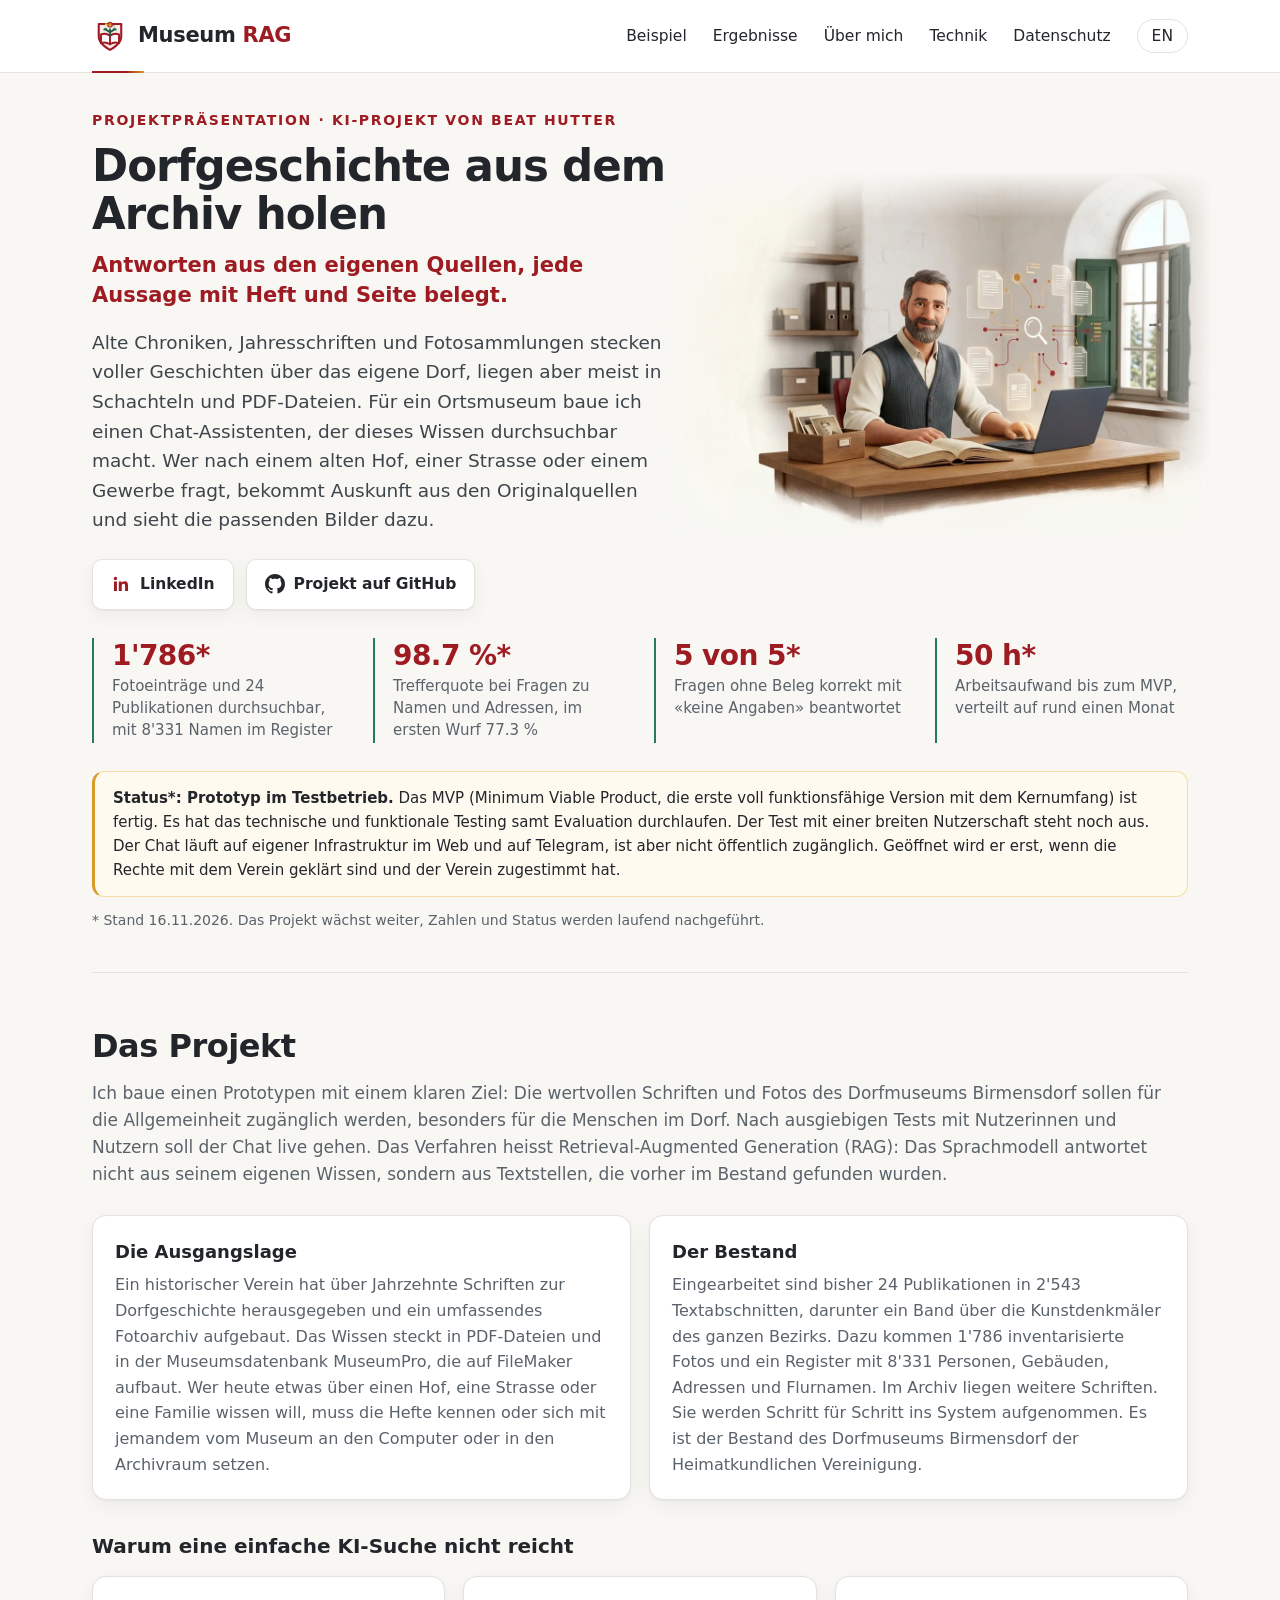
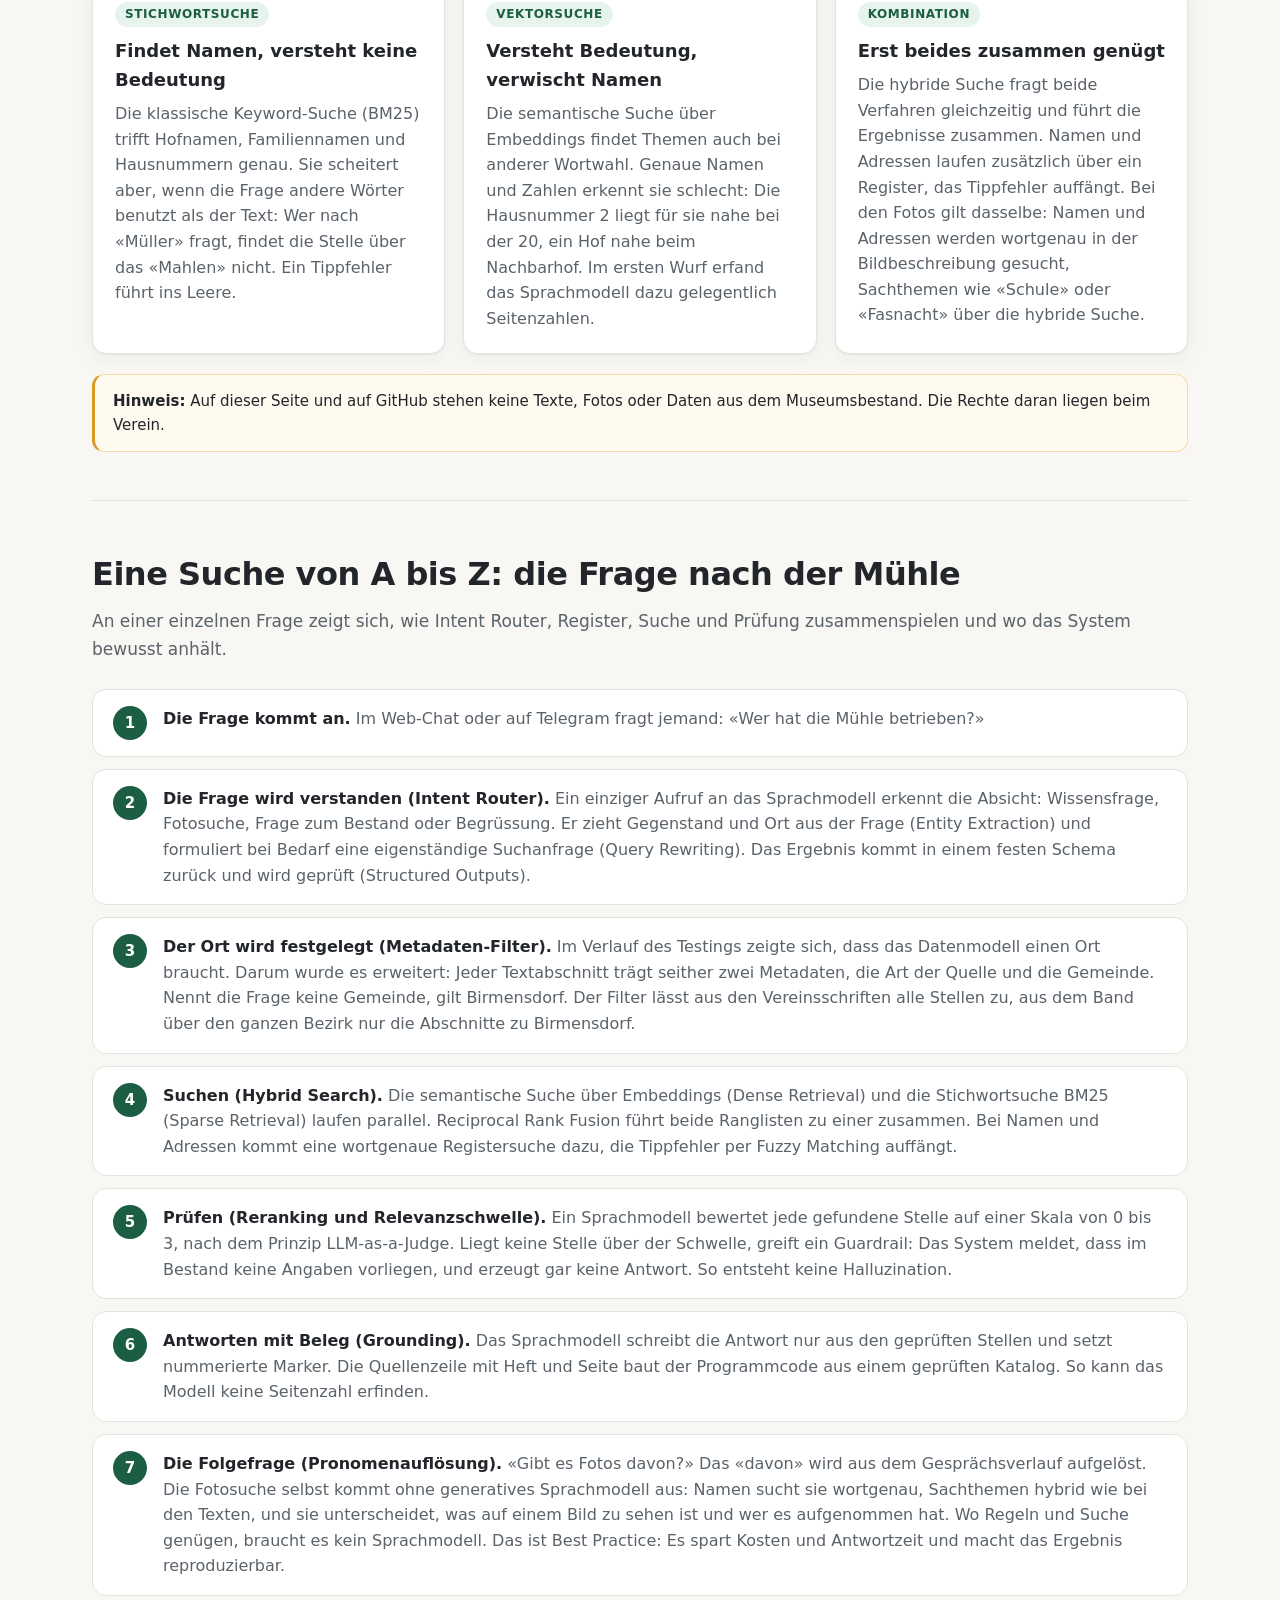
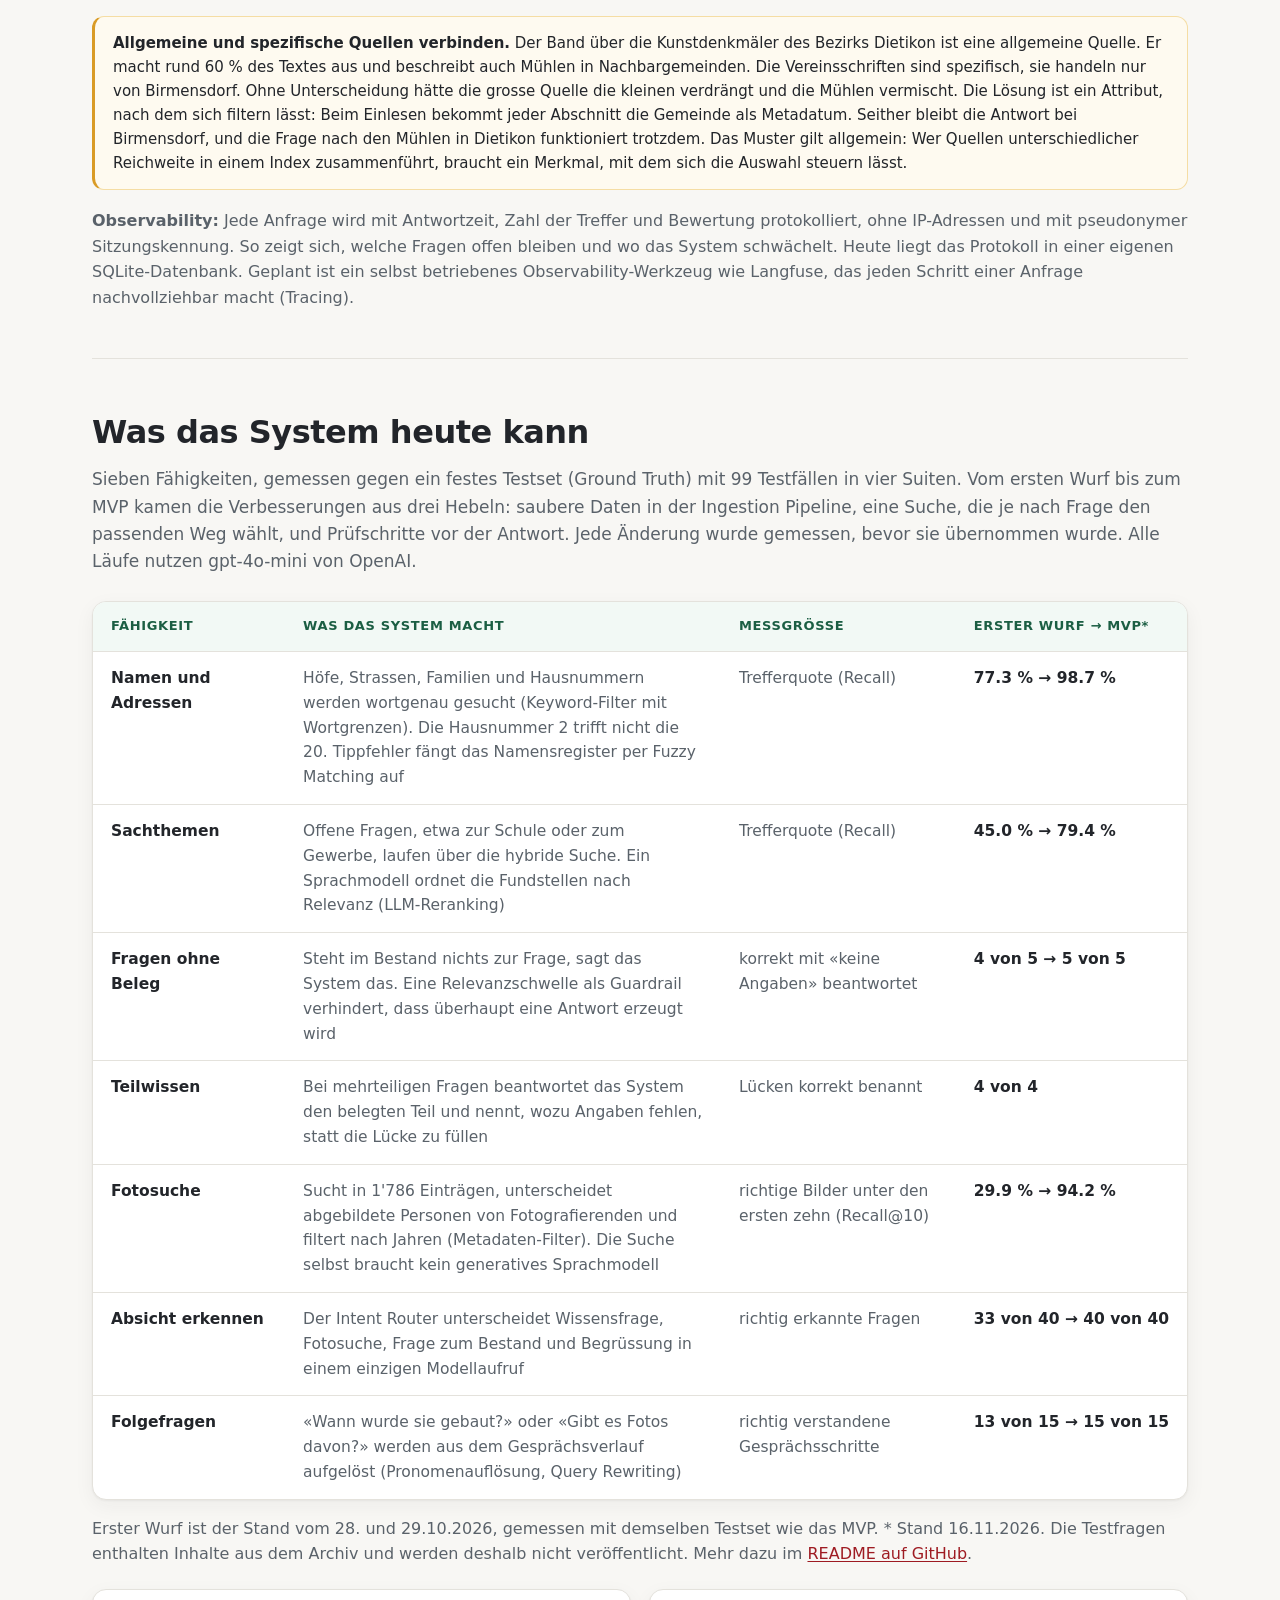
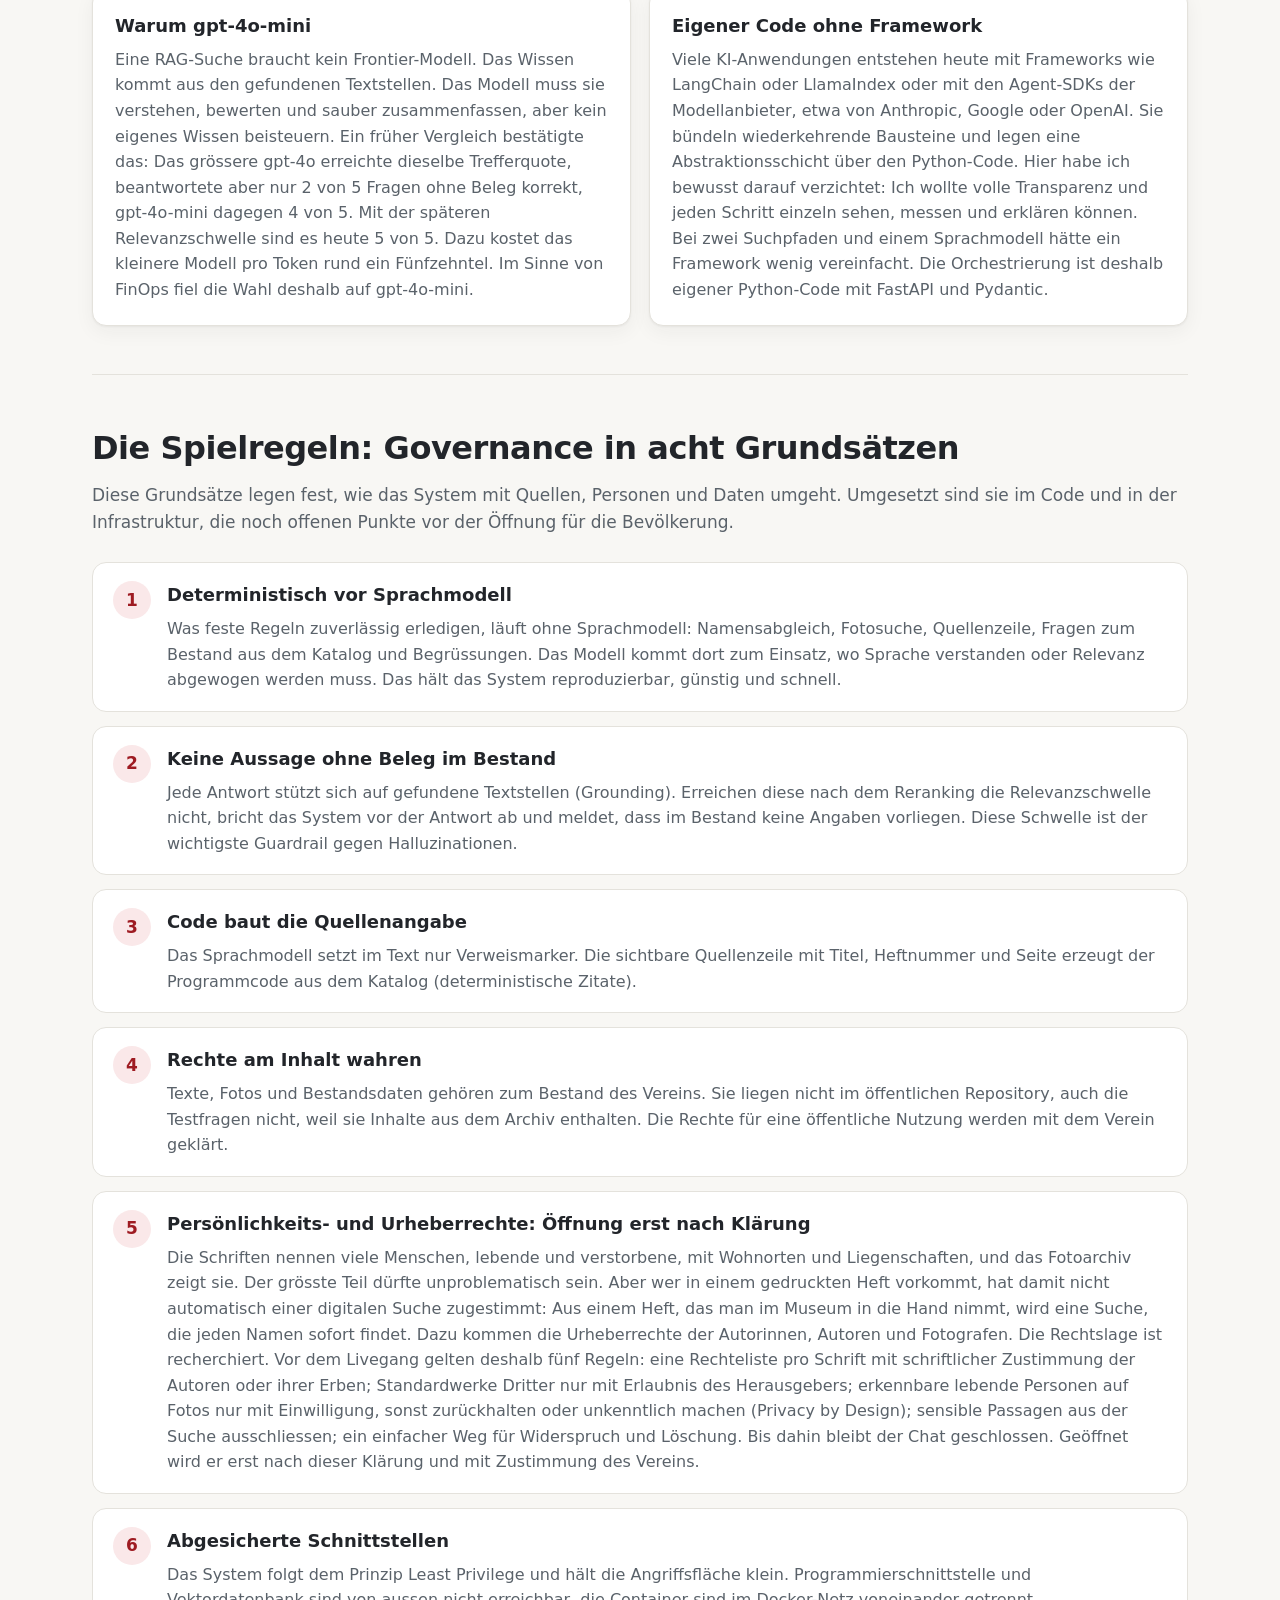
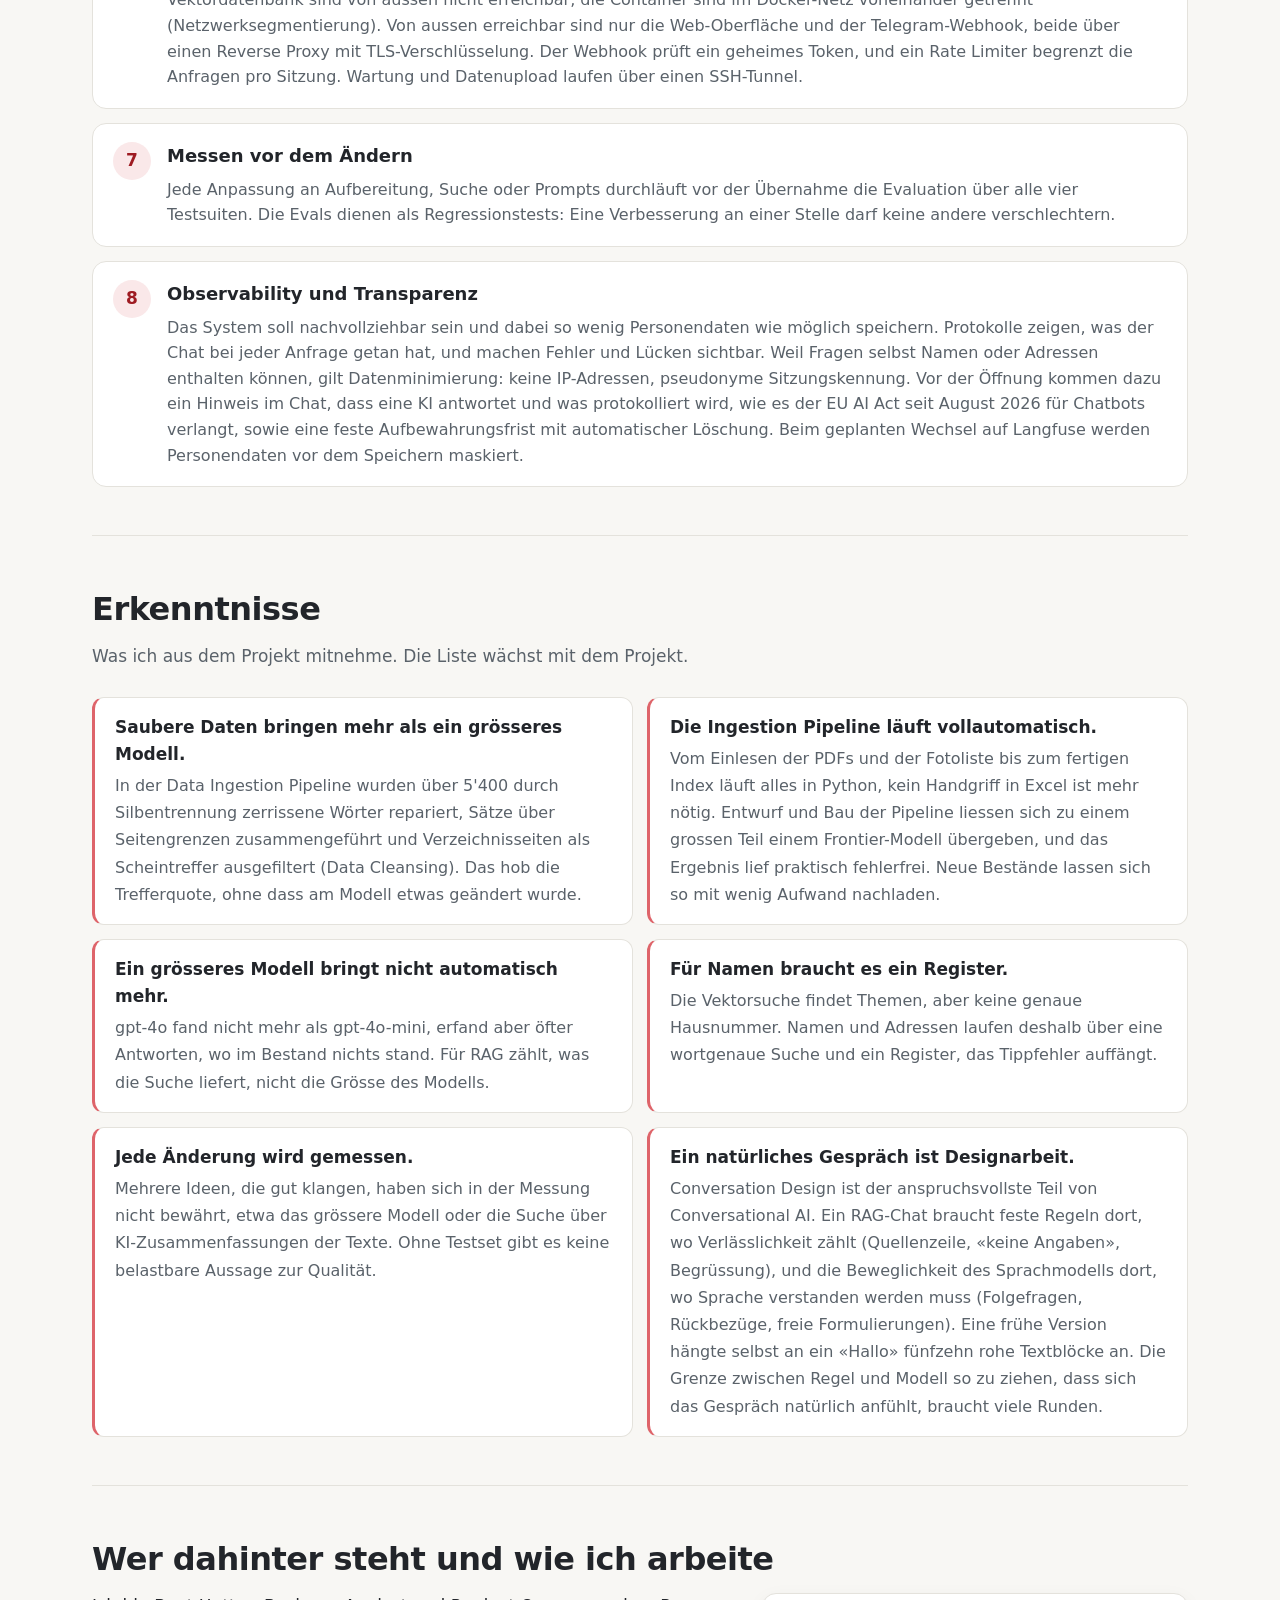
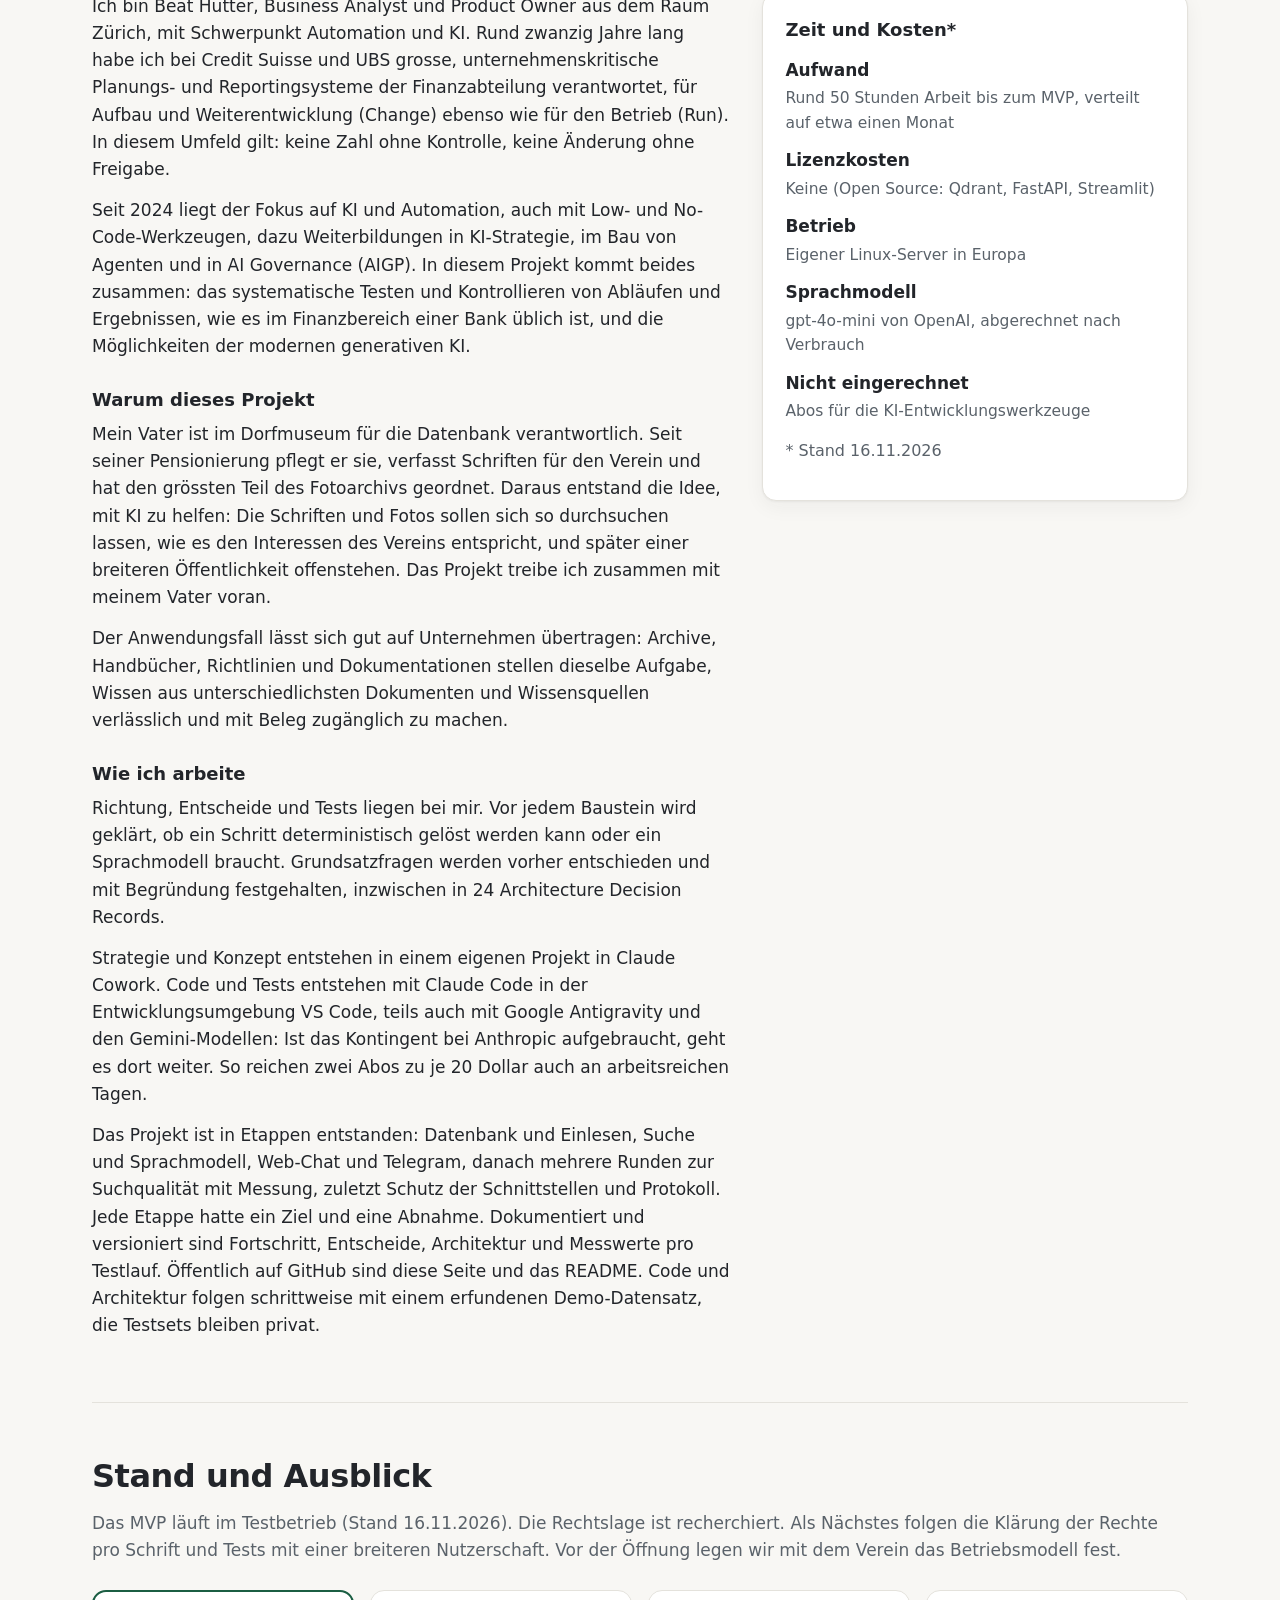
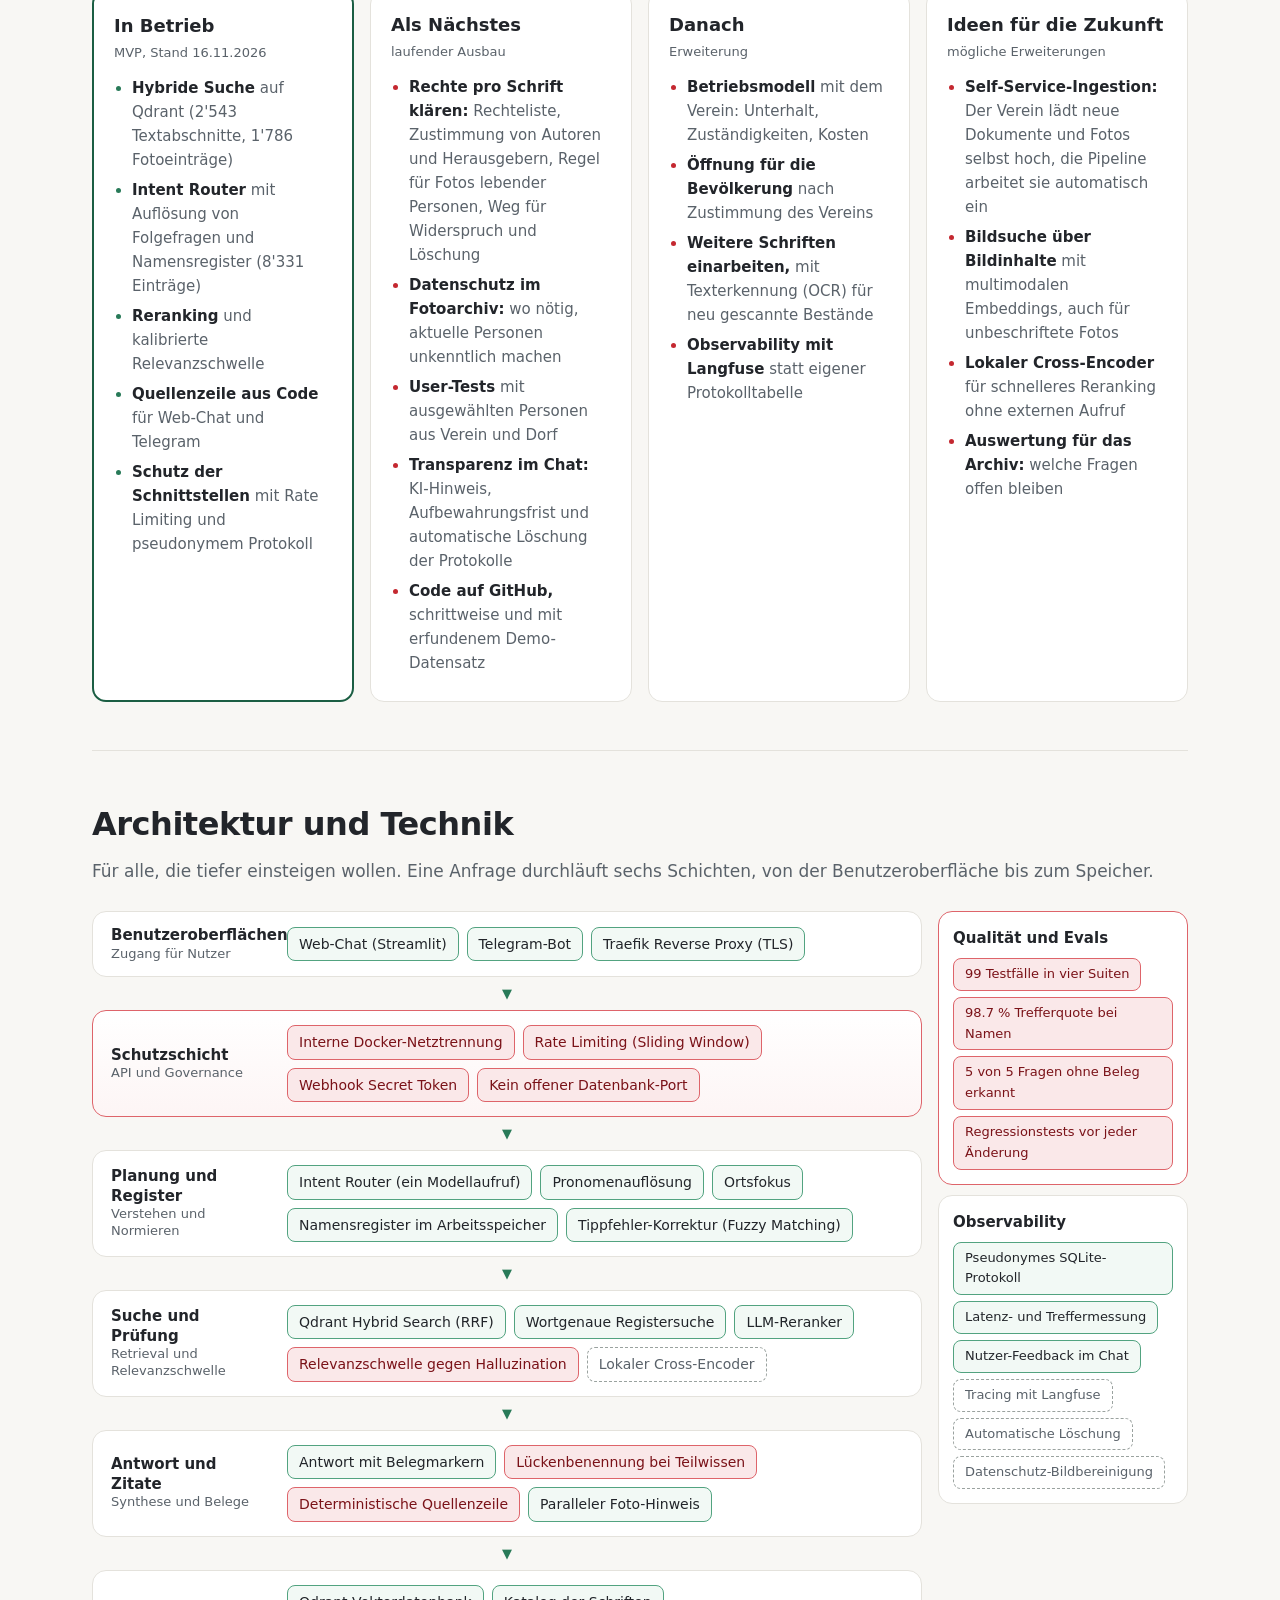
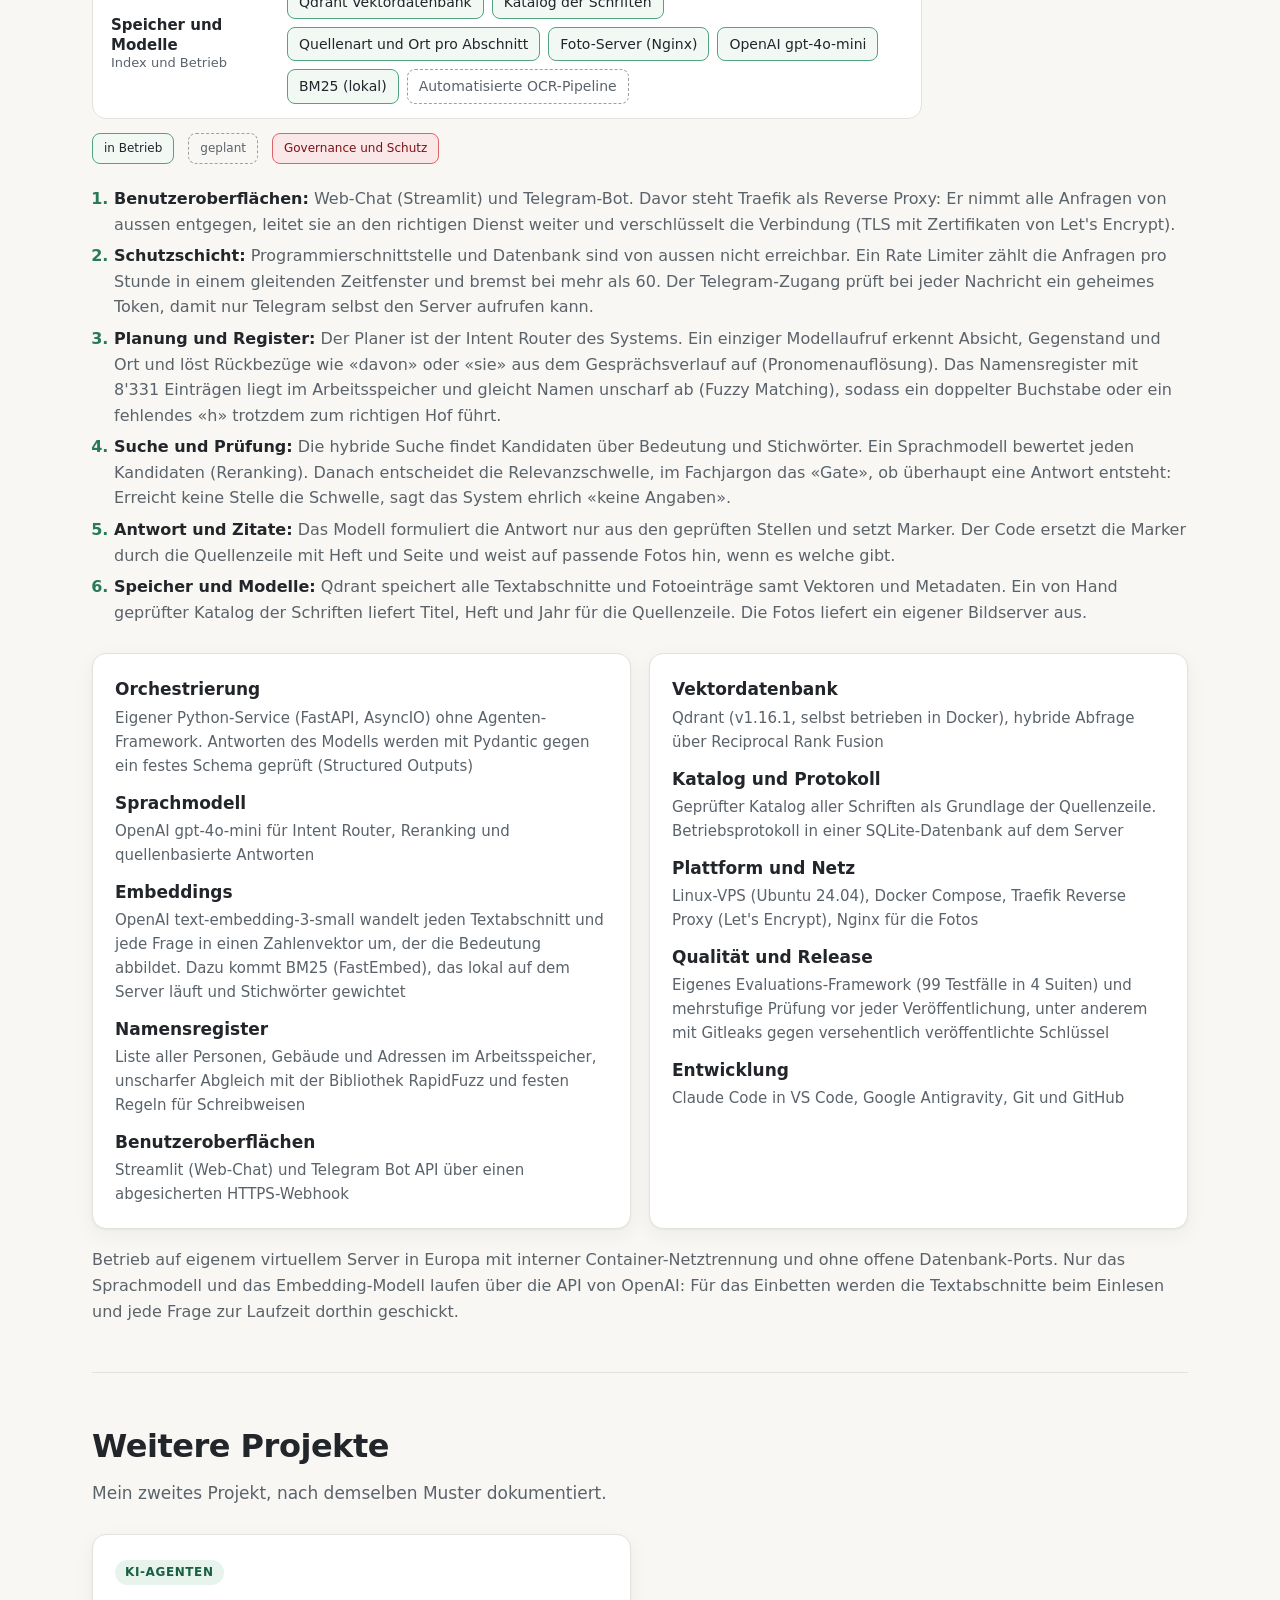
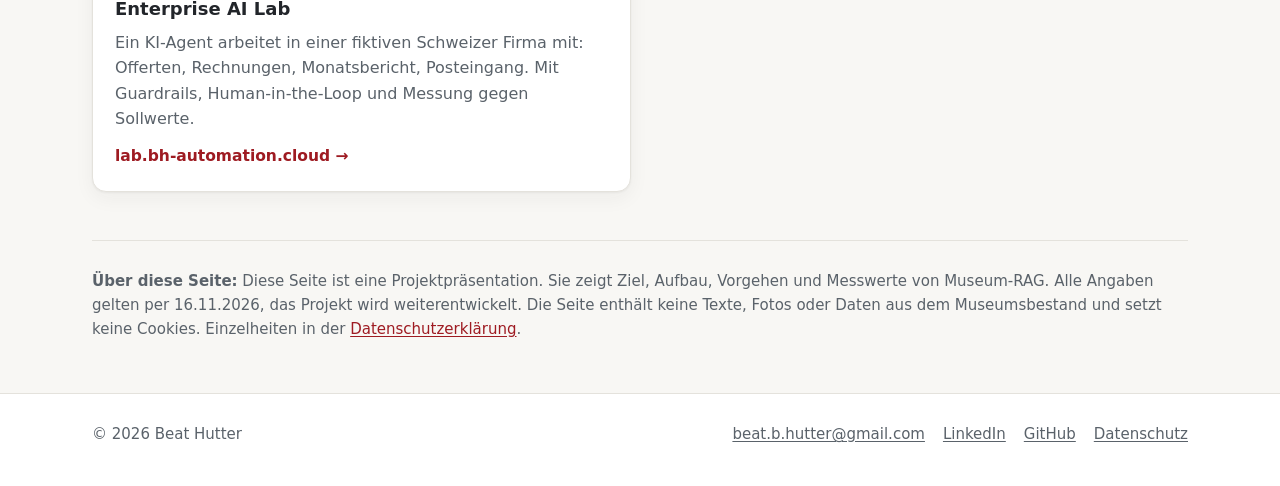
==== commit d4533412: "docs(site): make rights principle and roadmap concrete after legal research" ====
--- a/docs/index.html
+++ b/docs/index.html
@@ -140,8 +140,8 @@
         <li><div><h3>Keine Aussage ohne Beleg im Bestand</h3><p>Jede Antwort stützt sich auf gefundene Textstellen (Grounding). Erreichen diese nach dem Reranking die Relevanzschwelle nicht, bricht das System vor der Antwort ab und meldet, dass im Bestand keine Angaben vorliegen. Diese Schwelle ist der wichtigste Guardrail gegen Halluzinationen.</p></div></li>
         <li><div><h3>Code baut die Quellenangabe</h3><p>Das Sprachmodell setzt im Text nur Verweismarker. Die sichtbare Quellenzeile mit Titel, Heftnummer und Seite erzeugt der Programmcode aus dem Katalog (deterministische Zitate).</p></div></li>
         <li><div><h3>Rechte am Inhalt wahren</h3><p>Texte, Fotos und Bestandsdaten gehören zum Bestand des Vereins. Sie liegen nicht im öffentlichen Repository, auch die Testfragen nicht, weil sie Inhalte aus dem Archiv enthalten. Die Rechte für eine öffentliche Nutzung werden mit dem Verein geklärt.</p></div></li>
-        <li><div><h3>Persönlichkeitsrechte: Öffnung erst nach Klärung</h3><p>Die Schriften nennen viele Menschen, lebende und verstorbene, mit Wohnorten und Liegenschaften, und das Fotoarchiv zeigt sie. Viele Schriften sind bereits gedruckt erschienen, und der grösste Teil der Texte und Fotos dürfte unproblematisch sein. Für den Rest werden vor dem Livegang geeignete Massnahmen getroffen, etwa Bilder lebender Personen zurückhalten oder unkenntlich machen (Privacy by Design). Bis dahin bleibt der Chat geschlossen. Geöffnet wird er erst nach dieser Klärung und mit Zustimmung des Vereins.</p></div></li>
-        <li><div><h3>Abgesicherte Schnittstellen</h3><p>Das System folgt dem Prinzip Least Privilege und hält die Angriffsfläche klein. Programmierschnittstelle und Vektordatenbank sind von aussen nicht erreichbar, die Container sind im Docker-Netz voneinander getrennt (Netzwerksegmentierung). Von aussen erreichbar sind nur die Web-Oberfläche und der Telegram-Webhook, beide über einen Reverse Proxy mit TLS-Verschlüsselung. Der Webhook prüft ein geheimes Token, und ein Rate Limiter begrenzt die Anfragen auf 60 pro Stunde. Wartung und Datenupload laufen über einen SSH-Tunnel.</p></div></li>
+        <li><div><h3>Persönlichkeits- und Urheberrechte: Öffnung erst nach Klärung</h3><p>Die Schriften nennen viele Menschen, lebende und verstorbene, mit Wohnorten und Liegenschaften, und das Fotoarchiv zeigt sie. Der grösste Teil dürfte unproblematisch sein. Aber wer in einem gedruckten Heft vorkommt, hat damit nicht automatisch einer digitalen Suche zugestimmt: Aus einem Heft, das man im Museum in die Hand nimmt, wird eine Suche, die jeden Namen sofort findet. Dazu kommen die Urheberrechte der Autorinnen, Autoren und Fotografen. Die Rechtslage ist recherchiert. Vor dem Livegang gelten deshalb fünf Regeln: eine Rechteliste pro Schrift mit schriftlicher Zustimmung der Autoren oder ihrer Erben; Standardwerke Dritter nur mit Erlaubnis des Herausgebers; erkennbare lebende Personen auf Fotos nur mit Einwilligung, sonst zurückhalten oder unkenntlich machen (Privacy by Design); sensible Passagen aus der Suche ausschliessen; ein einfacher Weg für Widerspruch und Löschung. Bis dahin bleibt der Chat geschlossen. Geöffnet wird er erst nach dieser Klärung und mit Zustimmung des Vereins.</p></div></li>
+        <li><div><h3>Abgesicherte Schnittstellen</h3><p>Das System folgt dem Prinzip Least Privilege und hält die Angriffsfläche klein. Programmierschnittstelle und Vektordatenbank sind von aussen nicht erreichbar, die Container sind im Docker-Netz voneinander getrennt (Netzwerksegmentierung). Von aussen erreichbar sind nur die Web-Oberfläche und der Telegram-Webhook, beide über einen Reverse Proxy mit TLS-Verschlüsselung. Der Webhook prüft ein geheimes Token, und ein Rate Limiter begrenzt die Anfragen pro Sitzung. Wartung und Datenupload laufen über einen SSH-Tunnel.</p></div></li>
         <li><div><h3>Messen vor dem Ändern</h3><p>Jede Anpassung an Aufbereitung, Suche oder Prompts durchläuft vor der Übernahme die Evaluation über alle vier Testsuiten. Die Evals dienen als Regressionstests: Eine Verbesserung an einer Stelle darf keine andere verschlechtern.</p></div></li>
         <li><div><h3>Observability und Transparenz</h3><p>Das System soll nachvollziehbar sein und dabei so wenig Personendaten wie möglich speichern. Protokolle zeigen, was der Chat bei jeder Anfrage getan hat, und machen Fehler und Lücken sichtbar. Weil Fragen selbst Namen oder Adressen enthalten können, gilt Datenminimierung: keine IP-Adressen, pseudonyme Sitzungskennung. Vor der Öffnung kommen dazu ein Hinweis im Chat, dass eine KI antwortet und was protokolliert wird, wie es der EU AI Act seit August 2026 für Chatbots verlangt, sowie eine feste Aufbewahrungsfrist mit automatischer Löschung. Beim geplanten Wechsel auf Langfuse werden Personendaten vor dem Speichern maskiert.</p></div></li>
       </ol>
@@ -190,7 +190,7 @@
 
     <section id="roadmap">
       <h2>Stand und Ausblick</h2>
-      <p class="section-lead">Das MVP läuft im Testbetrieb (Stand 16.11.2026). Als Nächstes folgen die rechtlichen Abklärungen und Tests mit einer breiteren Nutzerschaft. Vor der Öffnung legen wir mit dem Verein das Betriebsmodell fest.</p>
+      <p class="section-lead">Das MVP läuft im Testbetrieb (Stand 16.11.2026). Die Rechtslage ist recherchiert. Als Nächstes folgen die Klärung der Rechte pro Schrift und Tests mit einer breiteren Nutzerschaft. Vor der Öffnung legen wir mit dem Verein das Betriebsmodell fest.</p>
       <div class="roadmap">
         <div class="phase now">
           <h3>In Betrieb</h3>
@@ -207,7 +207,7 @@
           <h3>Als Nächstes</h3>
           <div class="when">laufender Ausbau</div>
           <ul>
-            <li><strong>Persönlichkeitsrechte:</strong> Abklärung zu Namen und Fotos lebender und verstorbener Personen</li>
+            <li><strong>Rechte pro Schrift klären:</strong> Rechteliste, Zustimmung von Autoren und Herausgebern, Regel für Fotos lebender Personen, Weg für Widerspruch und Löschung</li>
             <li><strong>Datenschutz im Fotoarchiv:</strong> wo nötig, aktuelle Personen unkenntlich machen</li>
             <li><strong>User-Tests</strong> mit ausgewählten Personen aus Verein und Dorf</li>
             <li><strong>Transparenz im Chat:</strong> KI-Hinweis, Aufbewahrungsfrist und automatische Löschung der Protokolle</li>
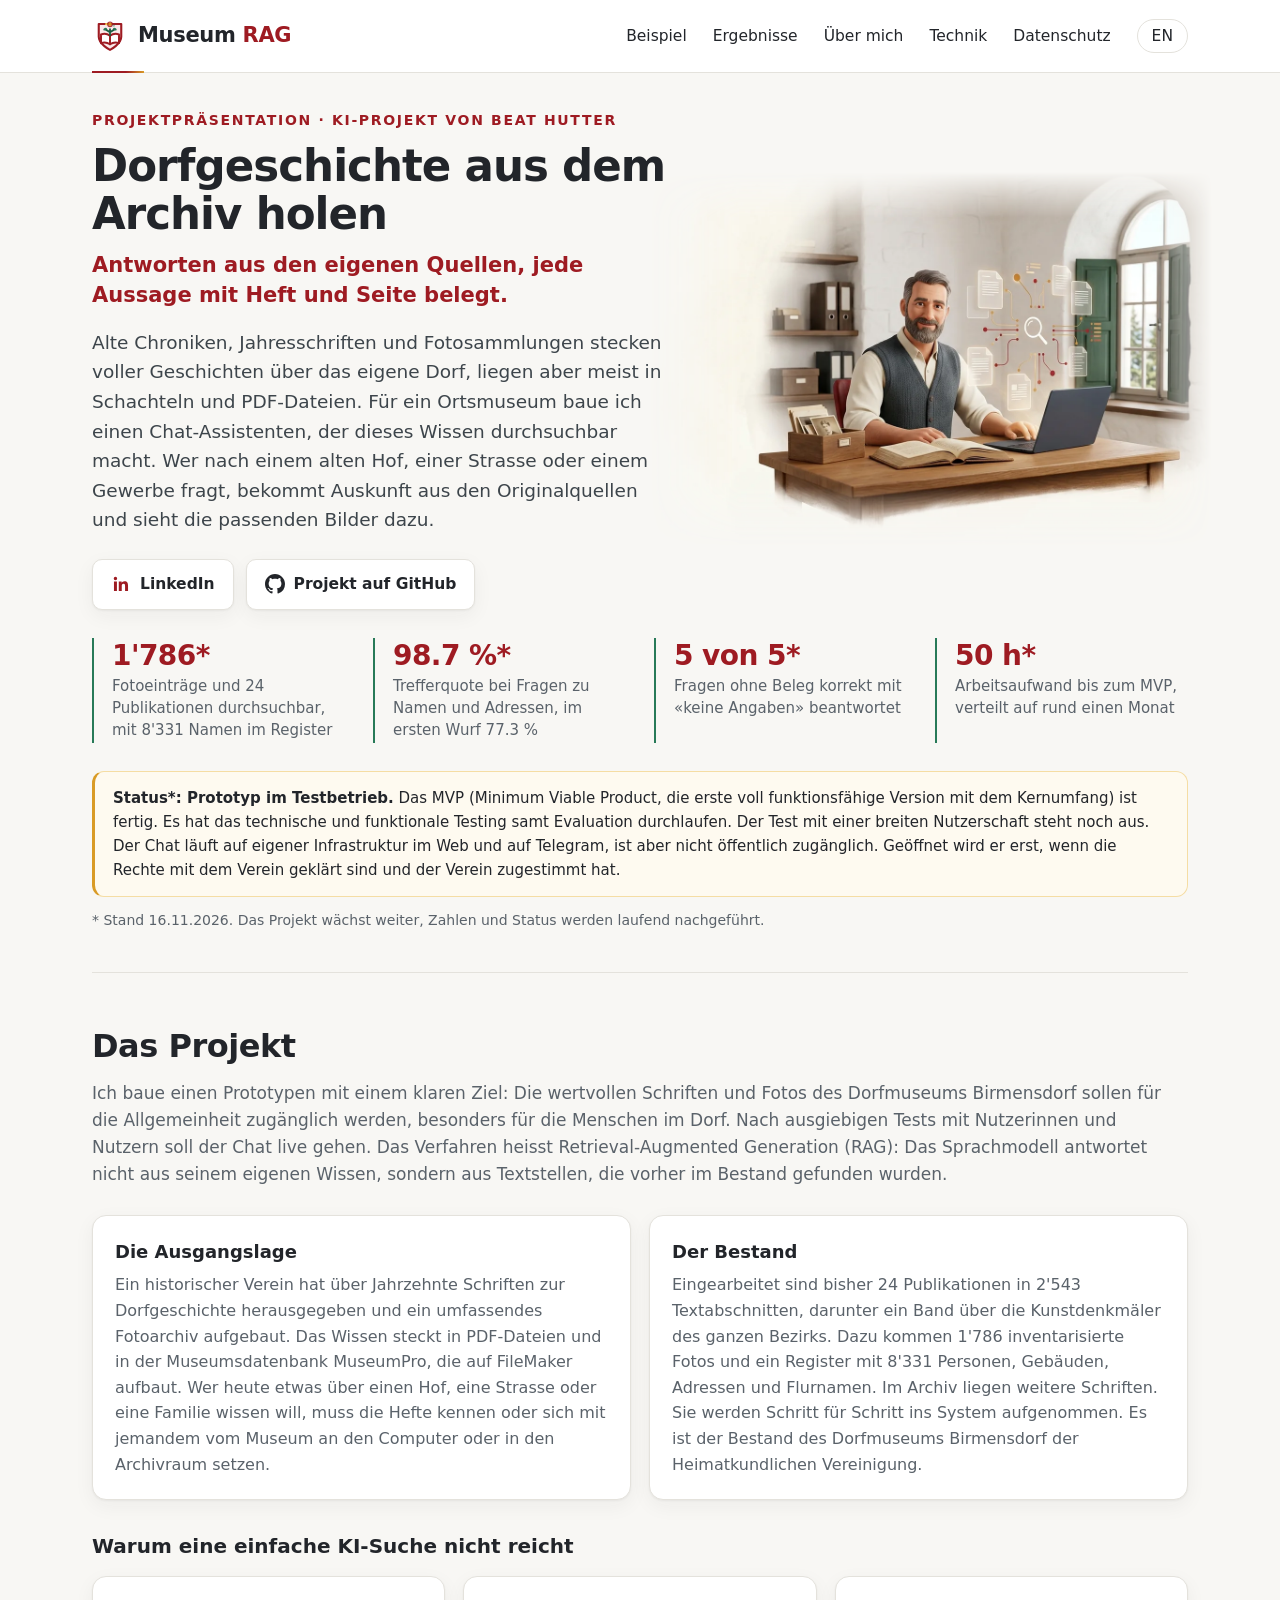
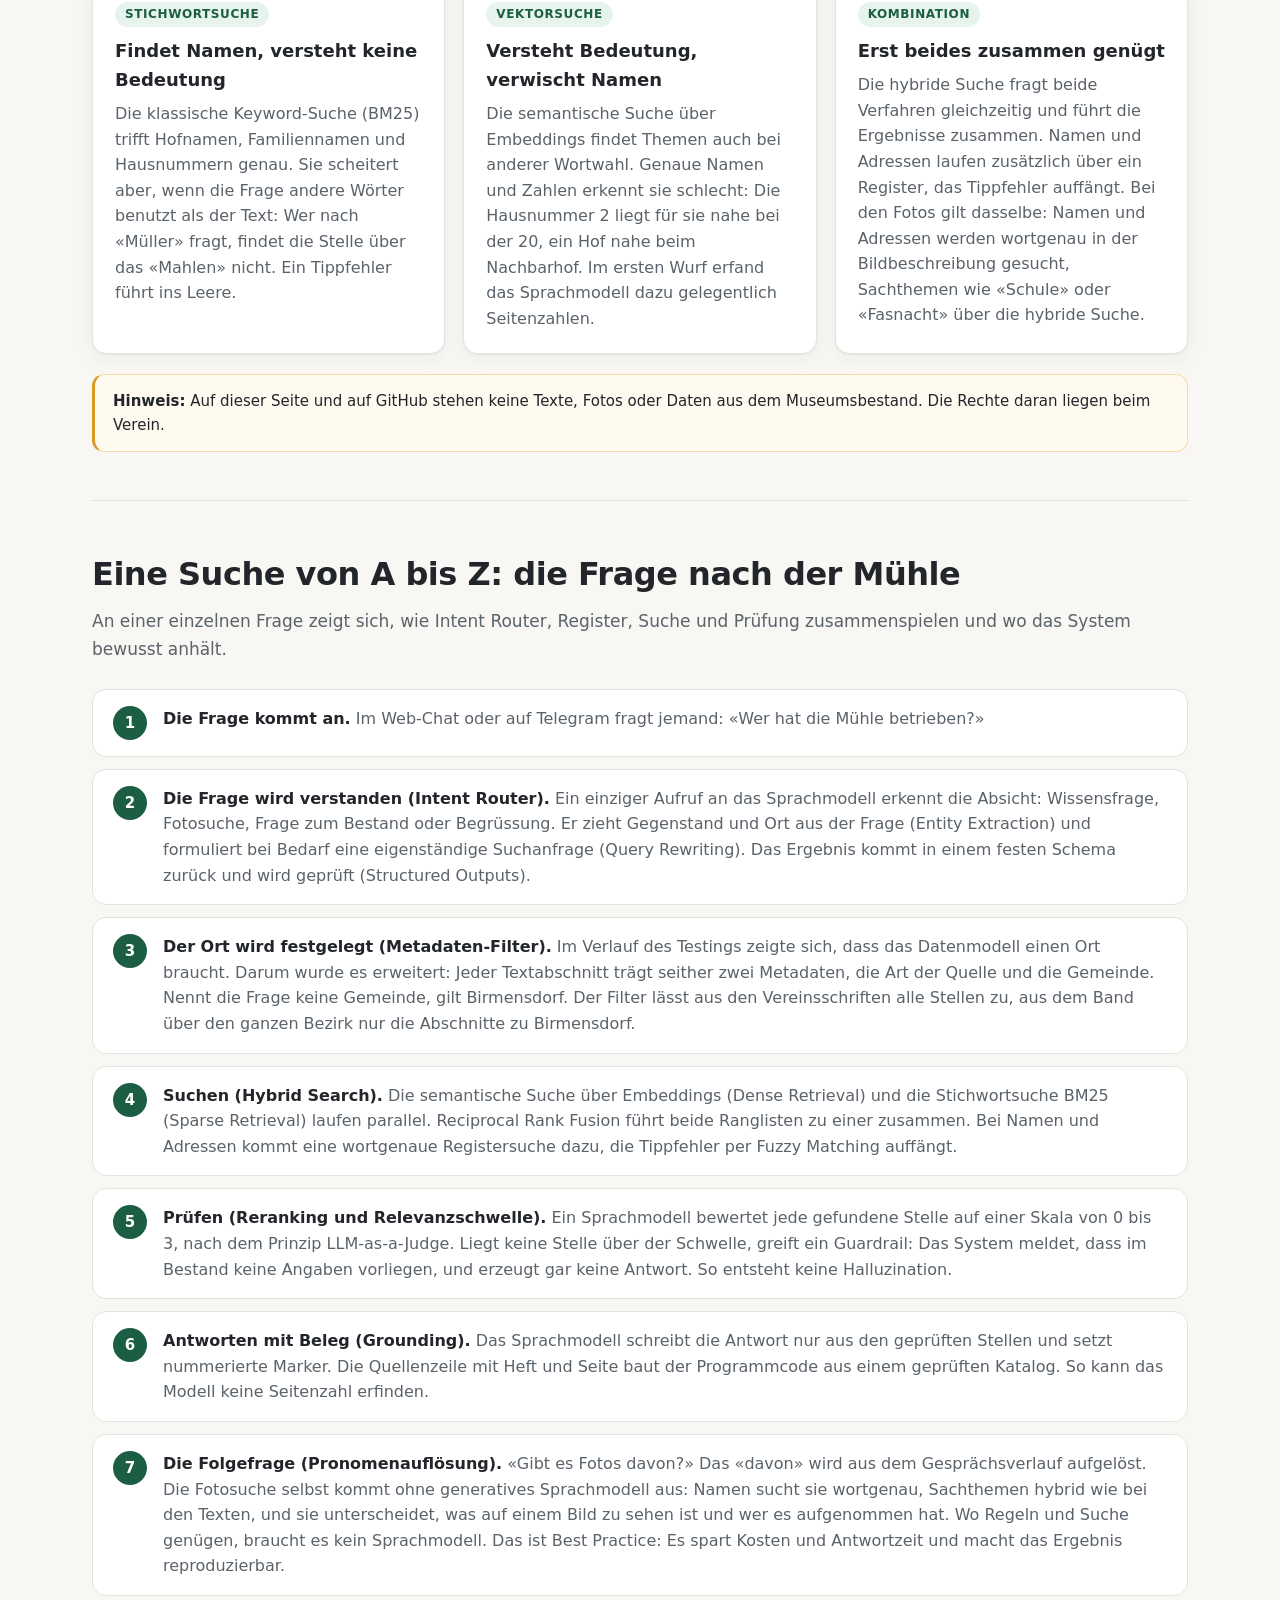
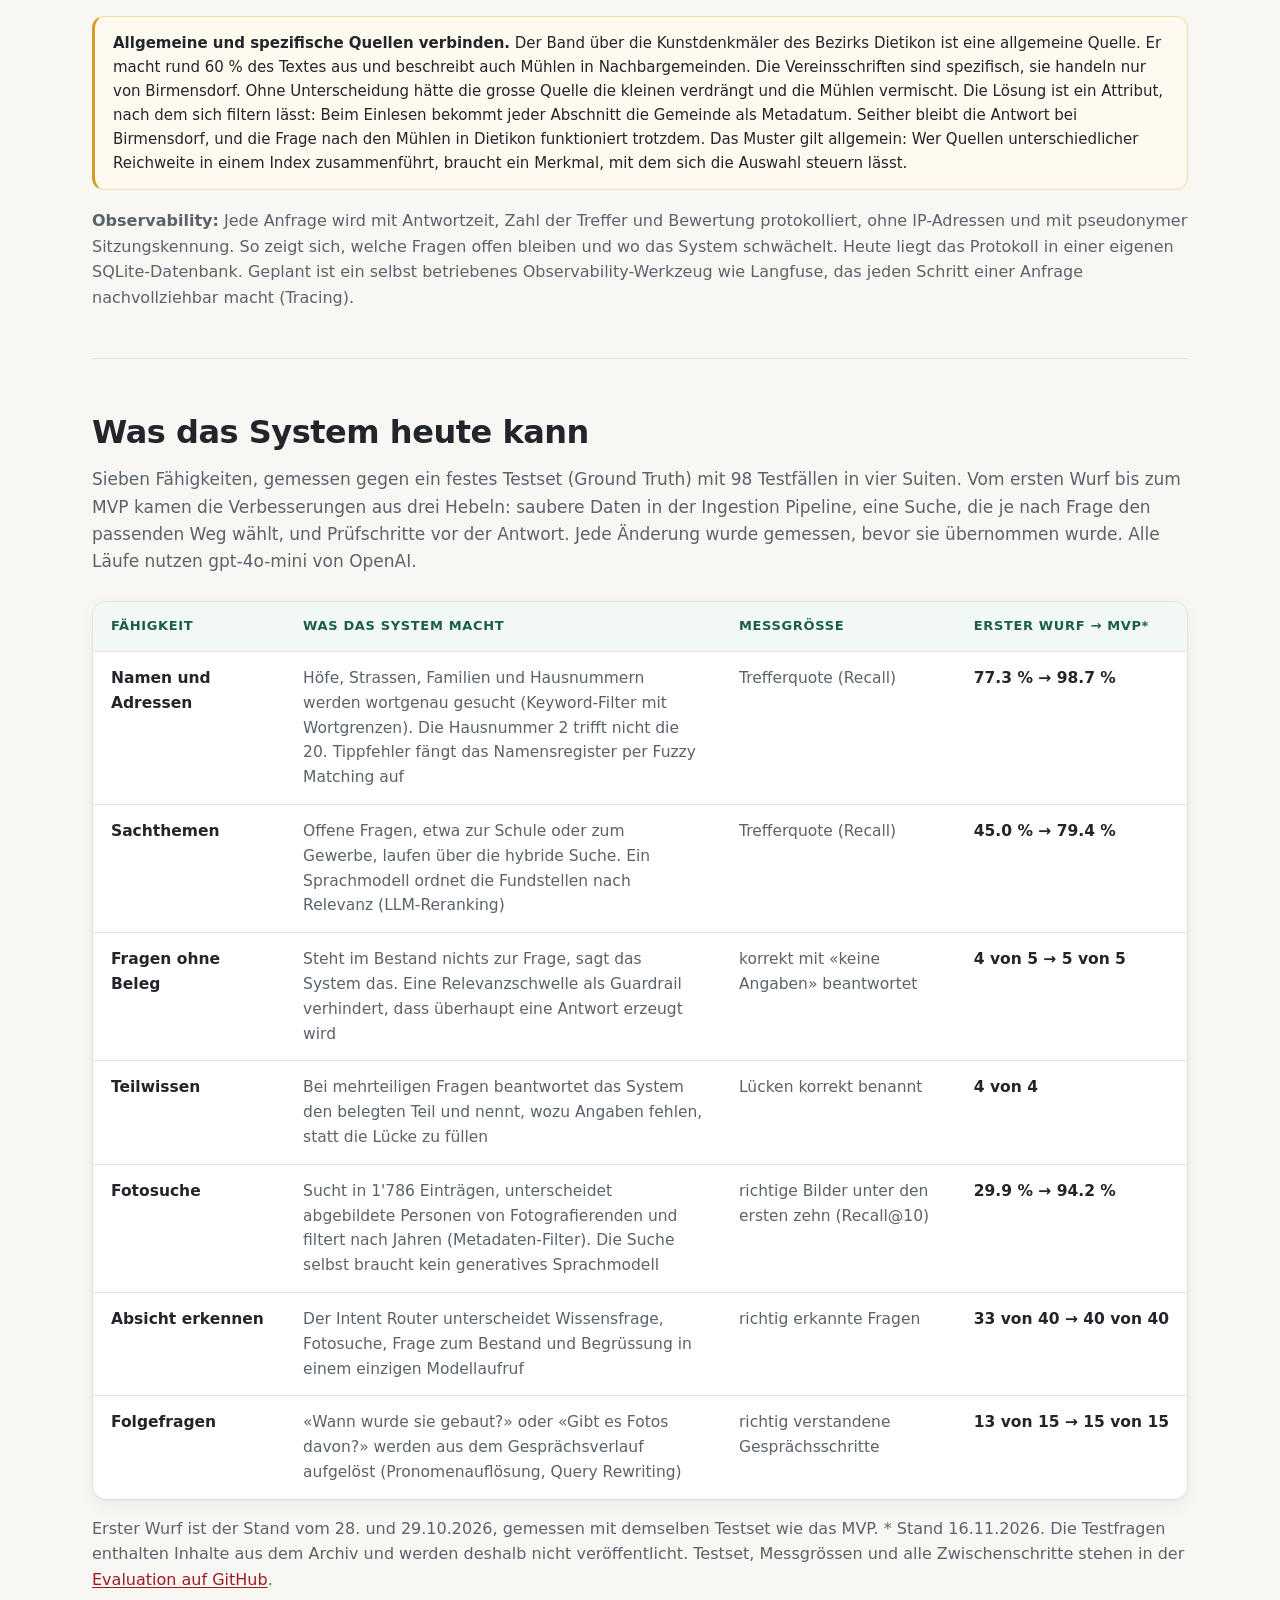
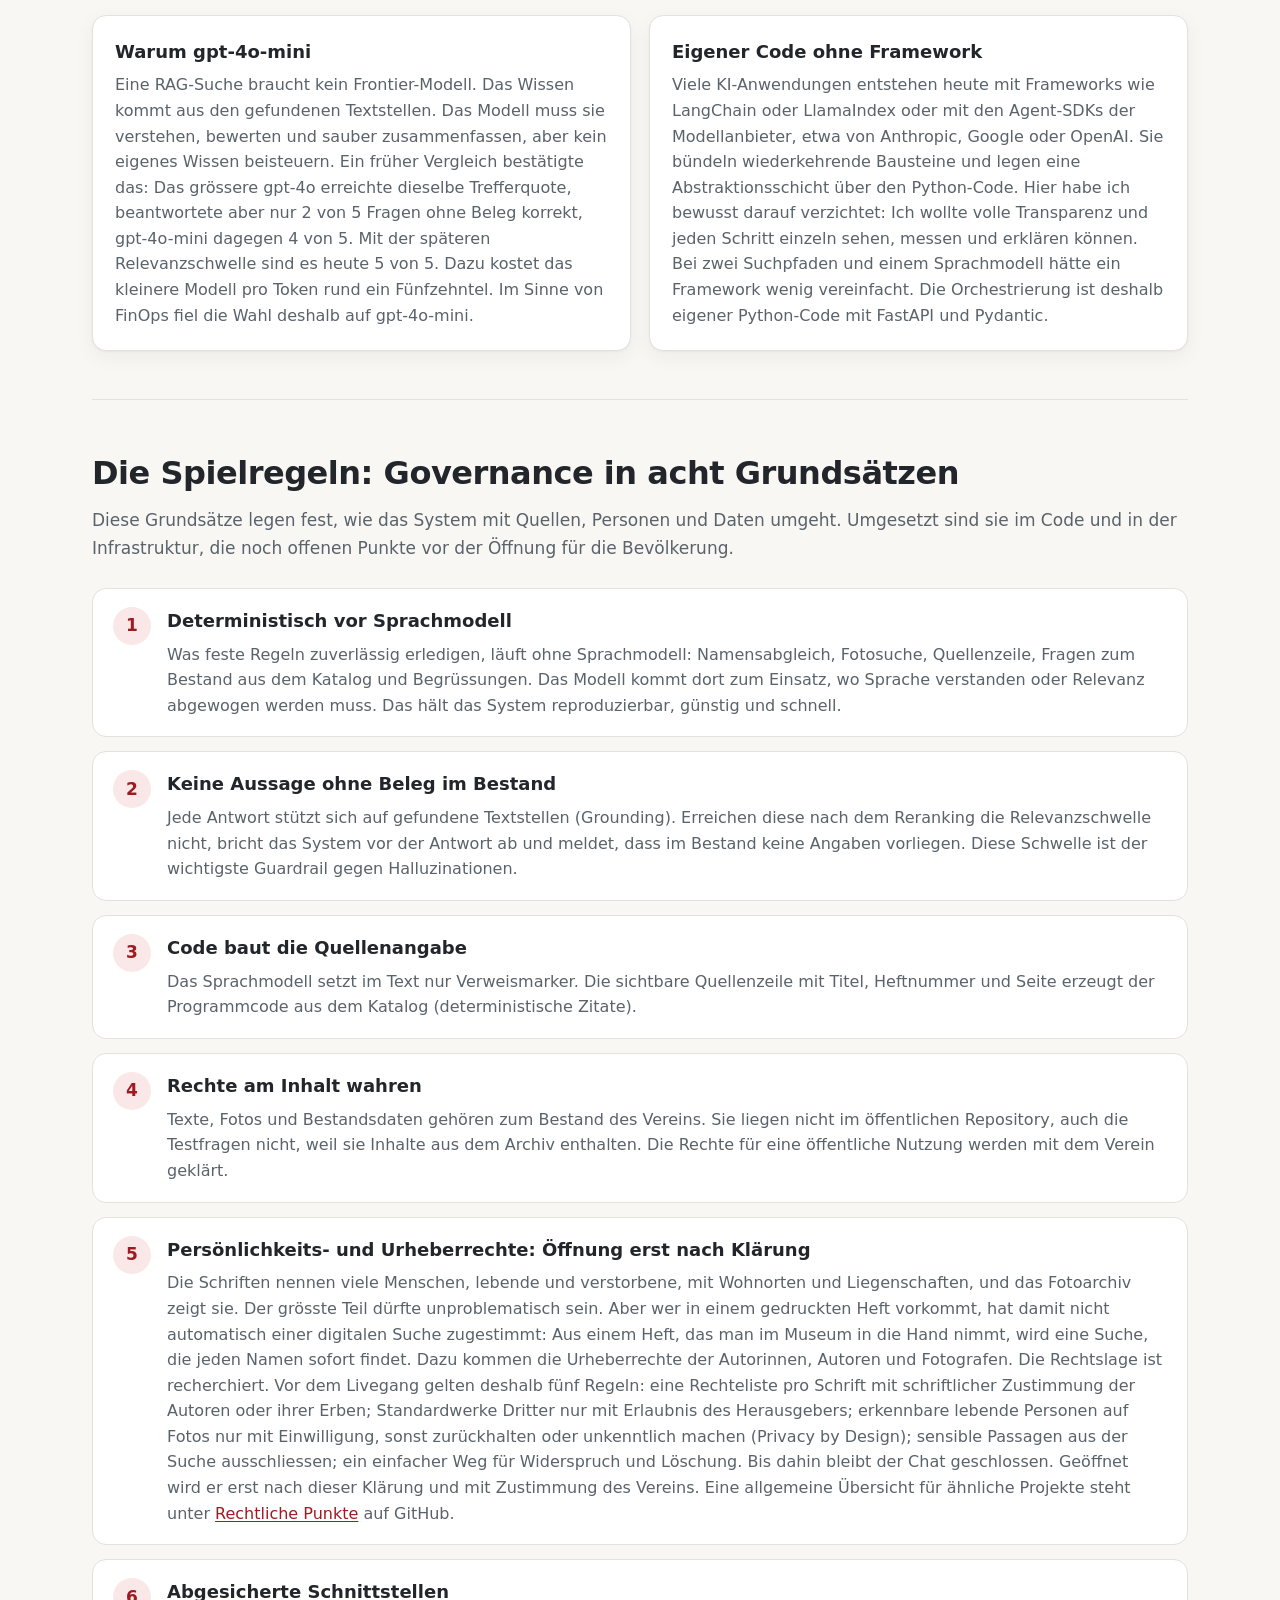
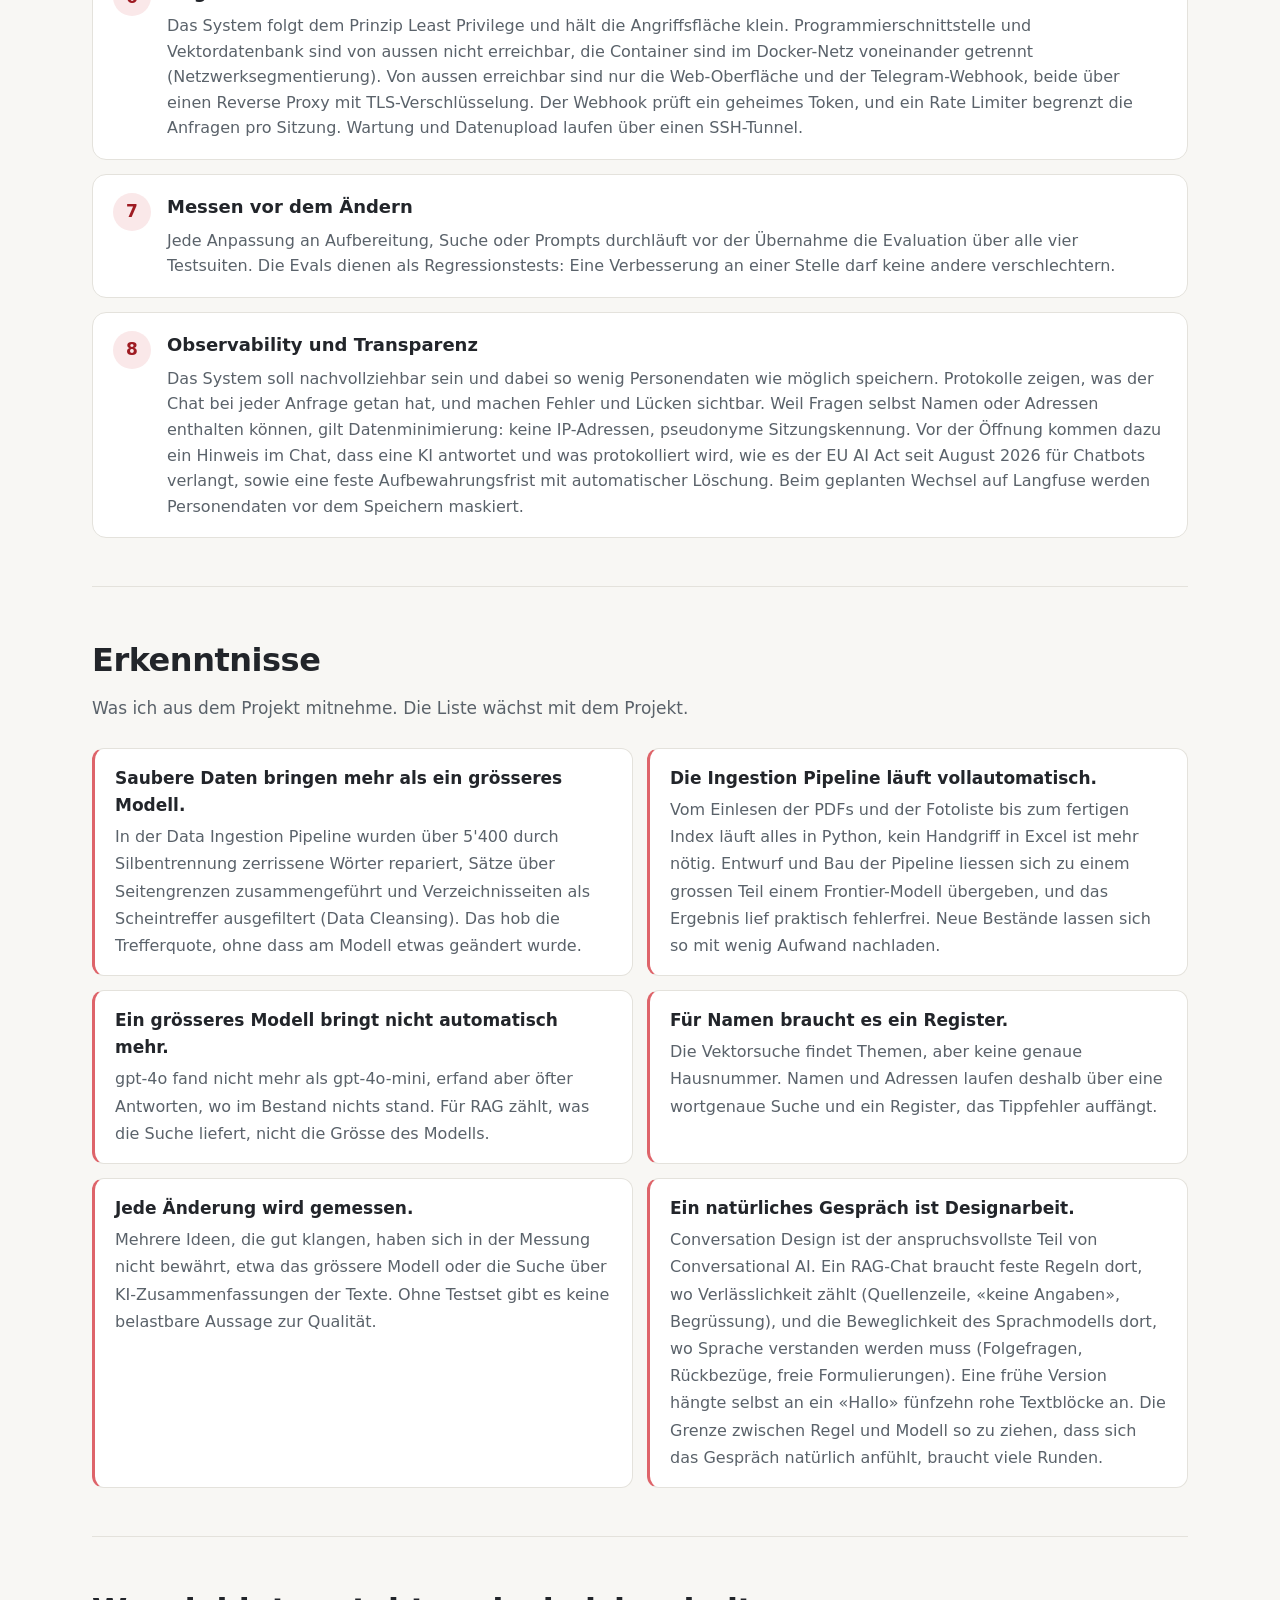
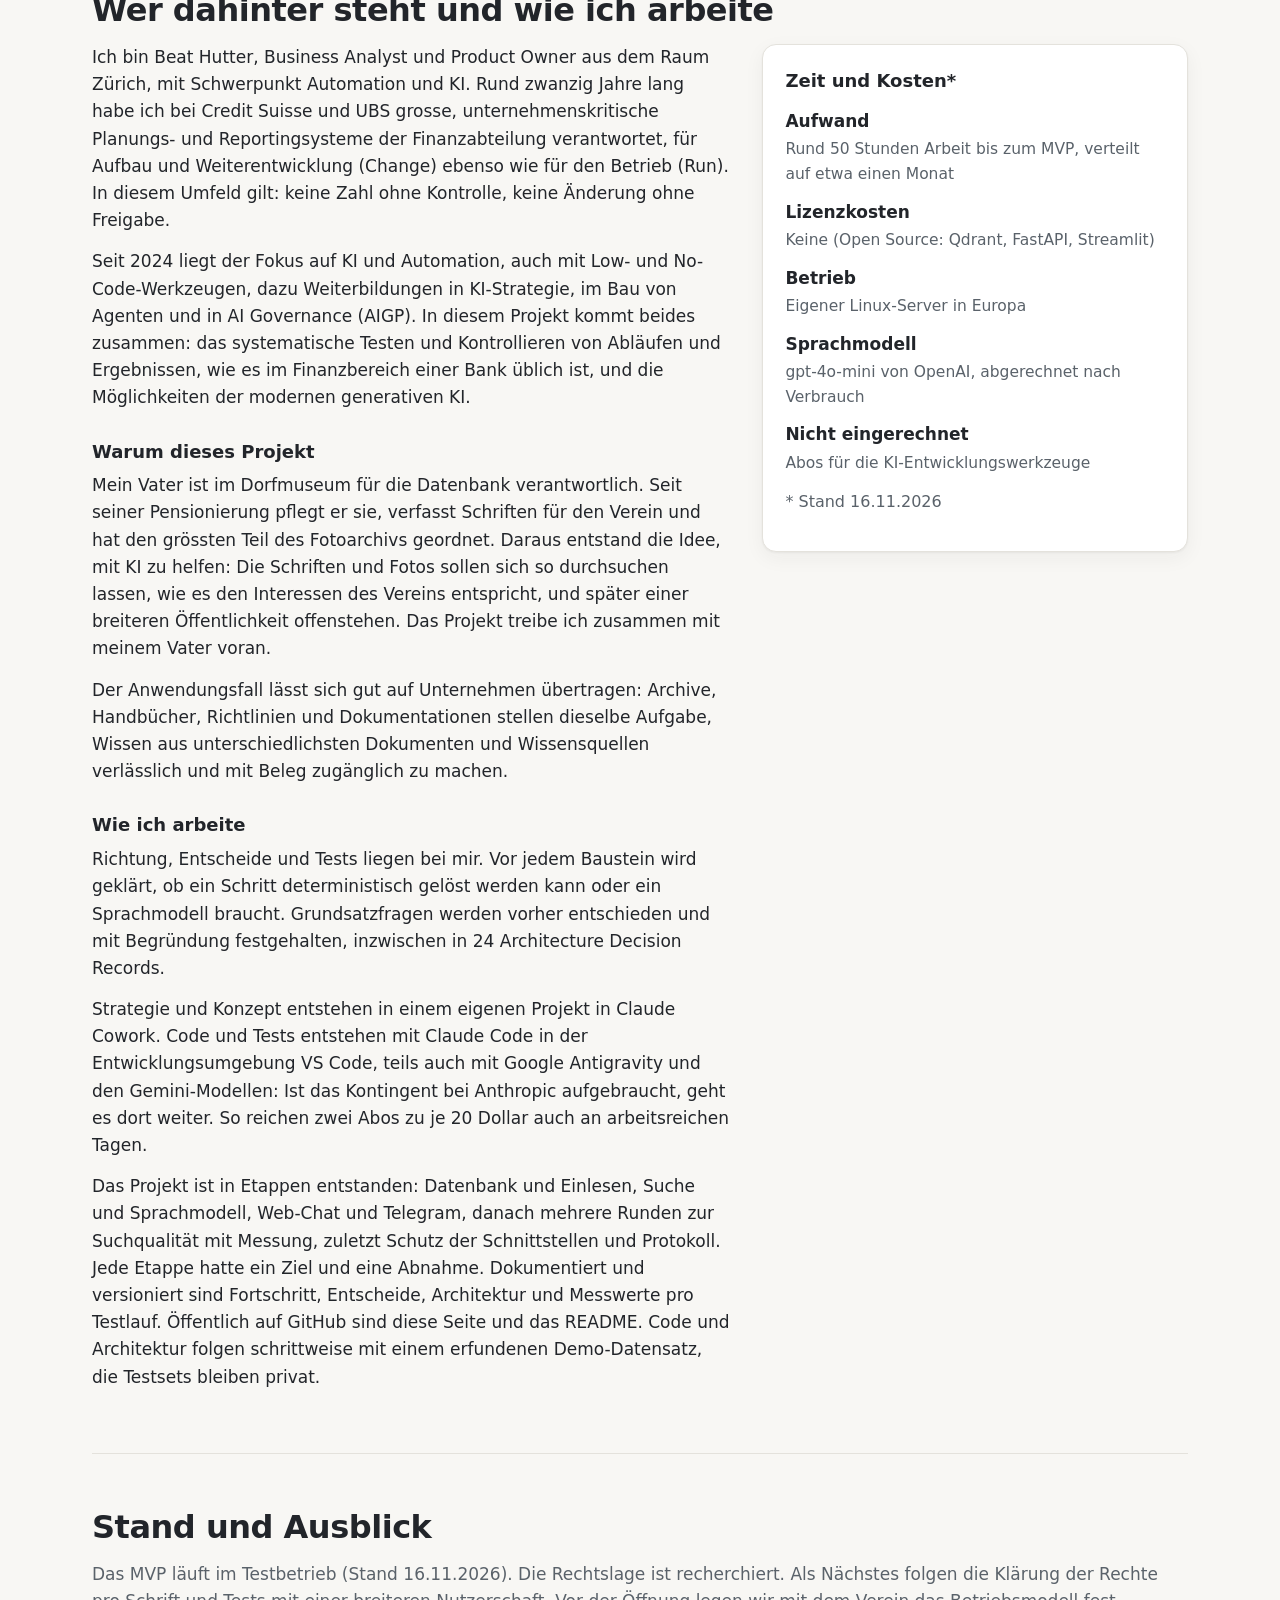
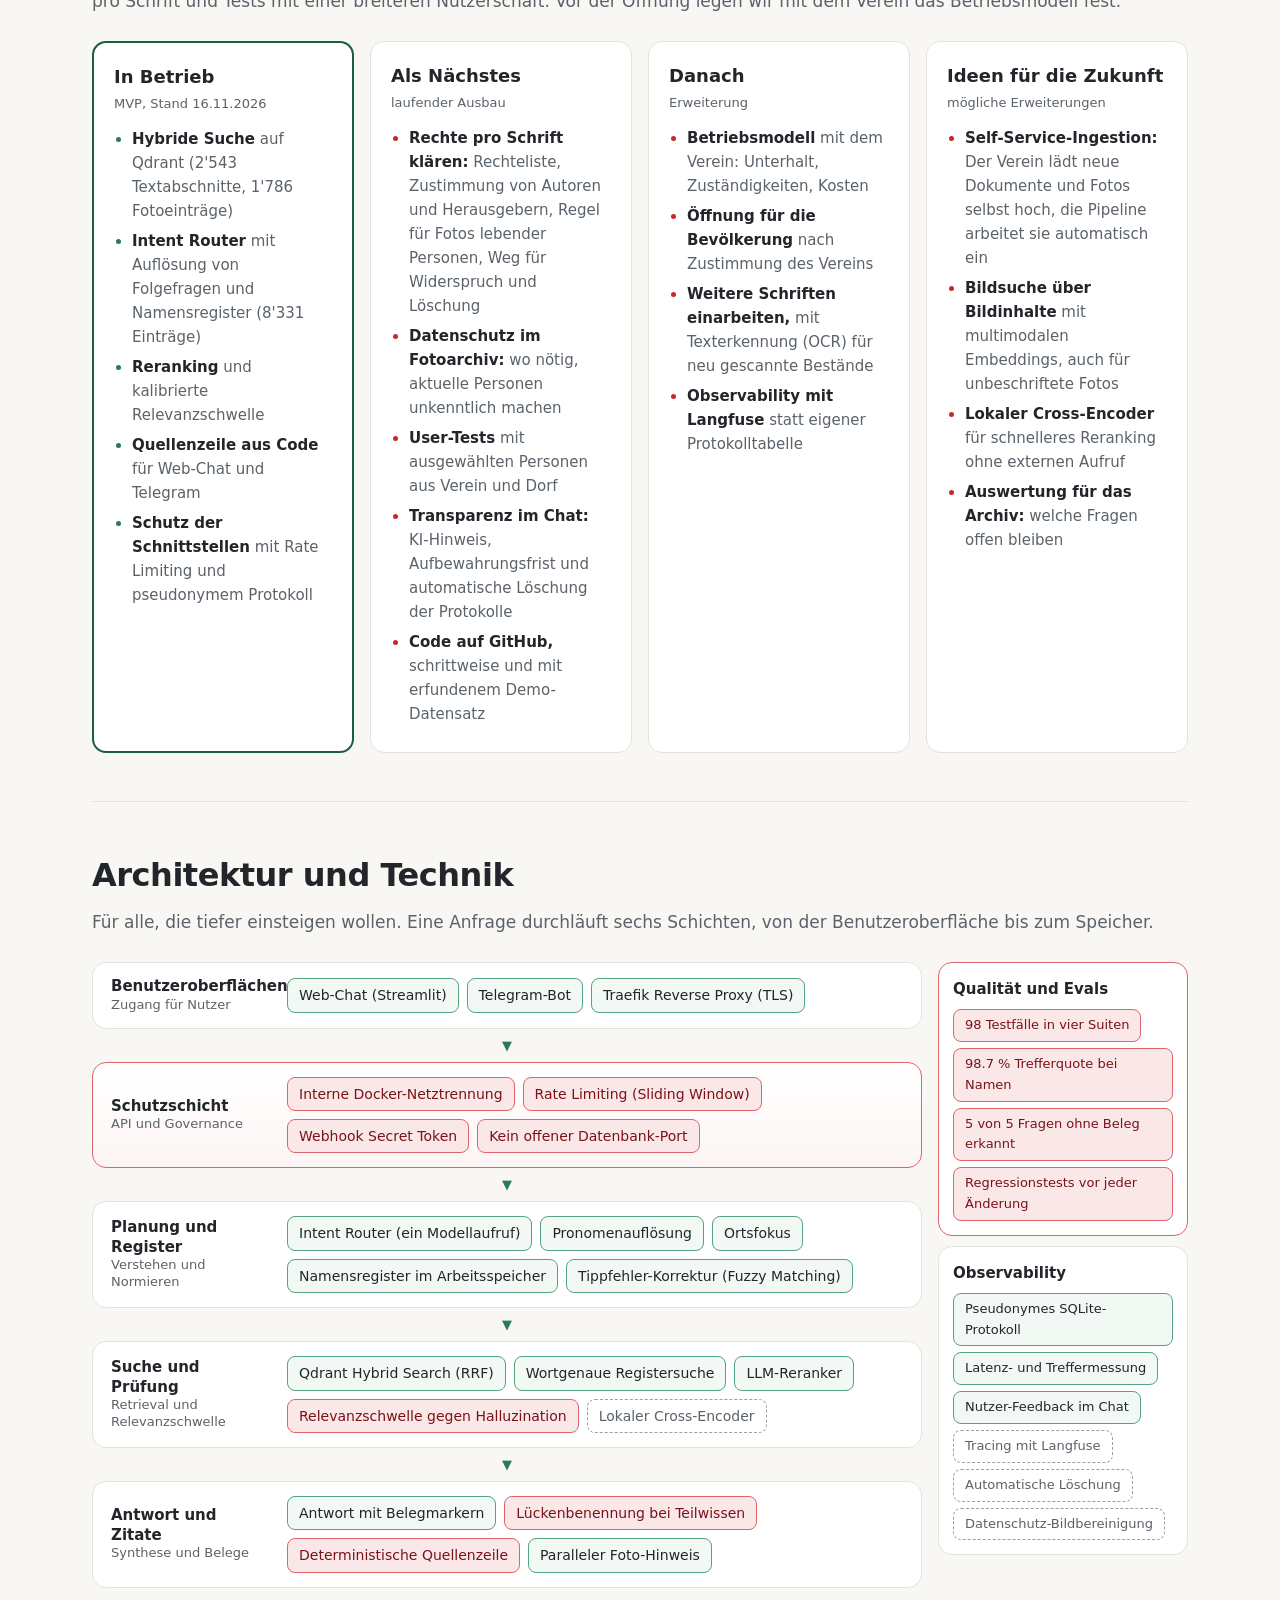
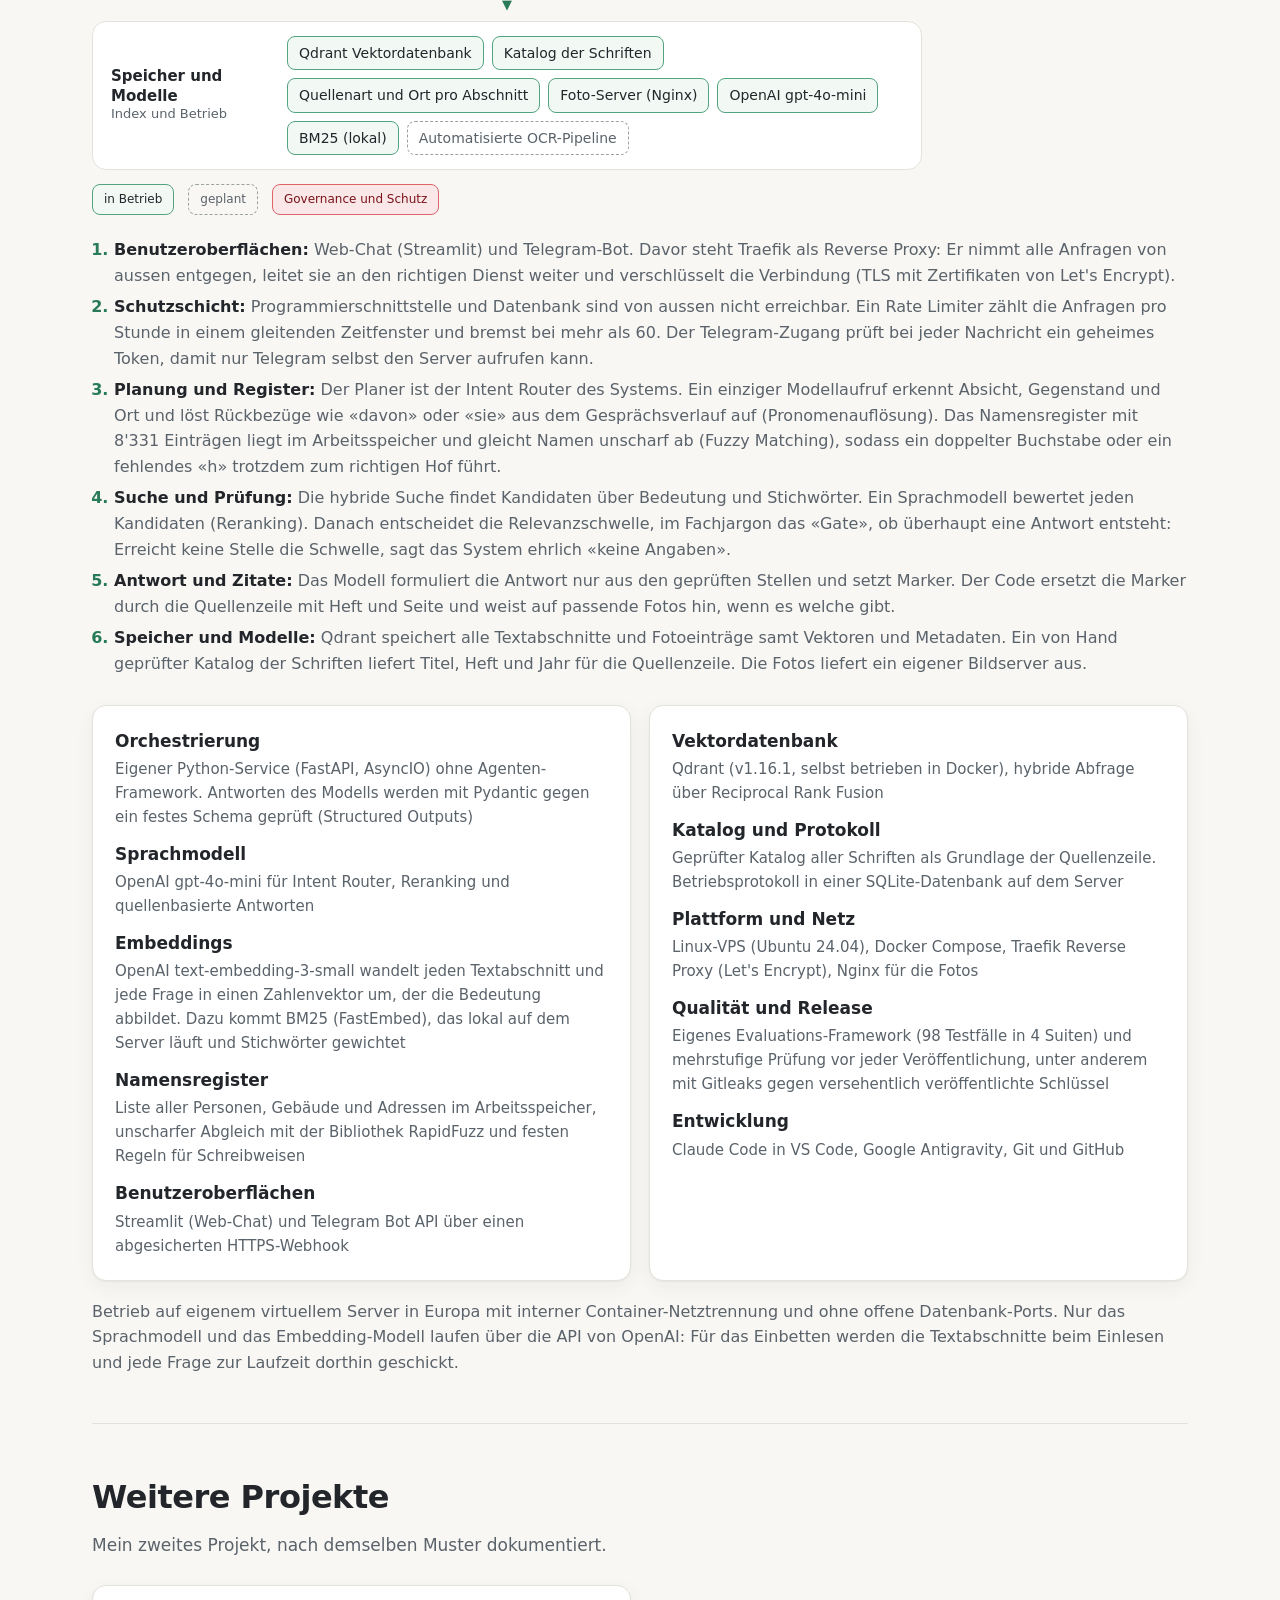
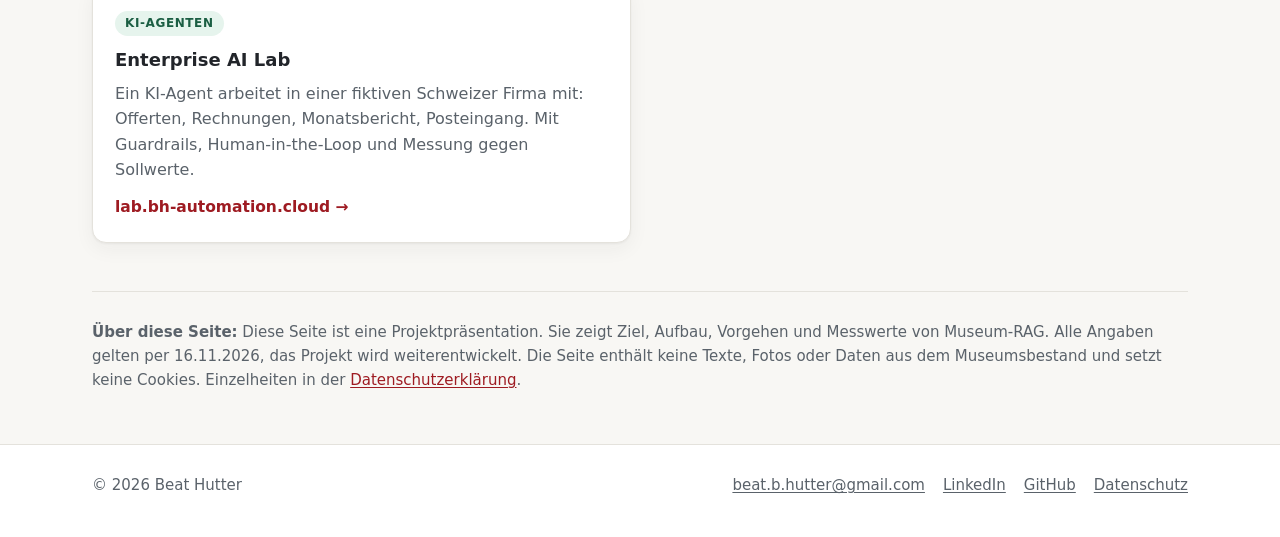
==== commit 95725263: "docs: add bilingual documentation (architecture, decisions, evaluation, legal considerations), fix t" ====
--- a/docs/index.html
+++ b/docs/index.html
@@ -104,7 +104,7 @@
 
     <section id="ergebnisse">
       <h2>Was das System heute kann</h2>
-      <p class="section-lead">Sieben Fähigkeiten, gemessen gegen ein festes Testset (Ground Truth) mit 99 Testfällen in vier Suiten. Vom ersten Wurf bis zum MVP kamen die Verbesserungen aus drei Hebeln: saubere Daten in der Ingestion Pipeline, eine Suche, die je nach Frage den passenden Weg wählt, und Prüfschritte vor der Antwort. Jede Änderung wurde gemessen, bevor sie übernommen wurde. Alle Läufe nutzen gpt-4o-mini von OpenAI.</p>
+      <p class="section-lead">Sieben Fähigkeiten, gemessen gegen ein festes Testset (Ground Truth) mit 98 Testfällen in vier Suiten. Vom ersten Wurf bis zum MVP kamen die Verbesserungen aus drei Hebeln: saubere Daten in der Ingestion Pipeline, eine Suche, die je nach Frage den passenden Weg wählt, und Prüfschritte vor der Antwort. Jede Änderung wurde gemessen, bevor sie übernommen wurde. Alle Läufe nutzen gpt-4o-mini von OpenAI.</p>
       <div class="table-wrap">
         <table class="results">
           <thead><tr><th scope="col">Fähigkeit</th><th scope="col">Was das System macht</th><th scope="col">Messgrösse</th><th scope="col">Erster Wurf → MVP*</th></tr></thead>
@@ -119,7 +119,7 @@
           </tbody>
         </table>
       </div>
-      <p class="below-table">Erster Wurf ist der Stand vom 28. und 29.10.2026, gemessen mit demselben Testset wie das MVP. * Stand 16.11.2026. Die Testfragen enthalten Inhalte aus dem Archiv und werden deshalb nicht veröffentlicht. Mehr dazu im <a href="https://github.com/BeatHutter/museum-hybrid-rag/blob/main/README.de.md" target="_blank" rel="noopener">README auf GitHub</a>.</p>
+      <p class="below-table">Erster Wurf ist der Stand vom 28. und 29.10.2026, gemessen mit demselben Testset wie das MVP. * Stand 16.11.2026. Die Testfragen enthalten Inhalte aus dem Archiv und werden deshalb nicht veröffentlicht. Testset, Messgrössen und alle Zwischenschritte stehen in der <a href="https://github.com/BeatHutter/museum-hybrid-rag/blob/main/documentation/evaluation.md#deutsche-fassung" target="_blank" rel="noopener">Evaluation auf GitHub</a>.</p>
       <div class="grid two cost-cards">
         <div class="card">
           <h3>Warum gpt-4o-mini</h3>
@@ -140,7 +140,7 @@
         <li><div><h3>Keine Aussage ohne Beleg im Bestand</h3><p>Jede Antwort stützt sich auf gefundene Textstellen (Grounding). Erreichen diese nach dem Reranking die Relevanzschwelle nicht, bricht das System vor der Antwort ab und meldet, dass im Bestand keine Angaben vorliegen. Diese Schwelle ist der wichtigste Guardrail gegen Halluzinationen.</p></div></li>
         <li><div><h3>Code baut die Quellenangabe</h3><p>Das Sprachmodell setzt im Text nur Verweismarker. Die sichtbare Quellenzeile mit Titel, Heftnummer und Seite erzeugt der Programmcode aus dem Katalog (deterministische Zitate).</p></div></li>
         <li><div><h3>Rechte am Inhalt wahren</h3><p>Texte, Fotos und Bestandsdaten gehören zum Bestand des Vereins. Sie liegen nicht im öffentlichen Repository, auch die Testfragen nicht, weil sie Inhalte aus dem Archiv enthalten. Die Rechte für eine öffentliche Nutzung werden mit dem Verein geklärt.</p></div></li>
-        <li><div><h3>Persönlichkeits- und Urheberrechte: Öffnung erst nach Klärung</h3><p>Die Schriften nennen viele Menschen, lebende und verstorbene, mit Wohnorten und Liegenschaften, und das Fotoarchiv zeigt sie. Der grösste Teil dürfte unproblematisch sein. Aber wer in einem gedruckten Heft vorkommt, hat damit nicht automatisch einer digitalen Suche zugestimmt: Aus einem Heft, das man im Museum in die Hand nimmt, wird eine Suche, die jeden Namen sofort findet. Dazu kommen die Urheberrechte der Autorinnen, Autoren und Fotografen. Die Rechtslage ist recherchiert. Vor dem Livegang gelten deshalb fünf Regeln: eine Rechteliste pro Schrift mit schriftlicher Zustimmung der Autoren oder ihrer Erben; Standardwerke Dritter nur mit Erlaubnis des Herausgebers; erkennbare lebende Personen auf Fotos nur mit Einwilligung, sonst zurückhalten oder unkenntlich machen (Privacy by Design); sensible Passagen aus der Suche ausschliessen; ein einfacher Weg für Widerspruch und Löschung. Bis dahin bleibt der Chat geschlossen. Geöffnet wird er erst nach dieser Klärung und mit Zustimmung des Vereins.</p></div></li>
+        <li><div><h3>Persönlichkeits- und Urheberrechte: Öffnung erst nach Klärung</h3><p>Die Schriften nennen viele Menschen, lebende und verstorbene, mit Wohnorten und Liegenschaften, und das Fotoarchiv zeigt sie. Der grösste Teil dürfte unproblematisch sein. Aber wer in einem gedruckten Heft vorkommt, hat damit nicht automatisch einer digitalen Suche zugestimmt: Aus einem Heft, das man im Museum in die Hand nimmt, wird eine Suche, die jeden Namen sofort findet. Dazu kommen die Urheberrechte der Autorinnen, Autoren und Fotografen. Die Rechtslage ist recherchiert. Vor dem Livegang gelten deshalb fünf Regeln: eine Rechteliste pro Schrift mit schriftlicher Zustimmung der Autoren oder ihrer Erben; Standardwerke Dritter nur mit Erlaubnis des Herausgebers; erkennbare lebende Personen auf Fotos nur mit Einwilligung, sonst zurückhalten oder unkenntlich machen (Privacy by Design); sensible Passagen aus der Suche ausschliessen; ein einfacher Weg für Widerspruch und Löschung. Bis dahin bleibt der Chat geschlossen. Geöffnet wird er erst nach dieser Klärung und mit Zustimmung des Vereins. Eine allgemeine Übersicht für ähnliche Projekte steht unter <a href="https://github.com/BeatHutter/museum-hybrid-rag/blob/main/documentation/legal-considerations.md#deutsche-fassung" target="_blank" rel="noopener">Rechtliche Punkte</a> auf GitHub.</p></div></li>
         <li><div><h3>Abgesicherte Schnittstellen</h3><p>Das System folgt dem Prinzip Least Privilege und hält die Angriffsfläche klein. Programmierschnittstelle und Vektordatenbank sind von aussen nicht erreichbar, die Container sind im Docker-Netz voneinander getrennt (Netzwerksegmentierung). Von aussen erreichbar sind nur die Web-Oberfläche und der Telegram-Webhook, beide über einen Reverse Proxy mit TLS-Verschlüsselung. Der Webhook prüft ein geheimes Token, und ein Rate Limiter begrenzt die Anfragen pro Sitzung. Wartung und Datenupload laufen über einen SSH-Tunnel.</p></div></li>
         <li><div><h3>Messen vor dem Ändern</h3><p>Jede Anpassung an Aufbereitung, Suche oder Prompts durchläuft vor der Übernahme die Evaluation über alle vier Testsuiten. Die Evals dienen als Regressionstests: Eine Verbesserung an einer Stelle darf keine andere verschlechtern.</p></div></li>
         <li><div><h3>Observability und Transparenz</h3><p>Das System soll nachvollziehbar sein und dabei so wenig Personendaten wie möglich speichern. Protokolle zeigen, was der Chat bei jeder Anfrage getan hat, und machen Fehler und Lücken sichtbar. Weil Fragen selbst Namen oder Adressen enthalten können, gilt Datenminimierung: keine IP-Adressen, pseudonyme Sitzungskennung. Vor der Öffnung kommen dazu ein Hinweis im Chat, dass eine KI antwortet und was protokolliert wird, wie es der EU AI Act seit August 2026 für Chatbots verlangt, sowie eine feste Aufbewahrungsfrist mit automatischer Löschung. Beim geplanten Wechsel auf Langfuse werden Personendaten vor dem Speichern maskiert.</p></div></li>
@@ -275,7 +275,7 @@
         <div class="arch-side">
           <div class="side-box hitl">
             <h3>Qualität und Evals</h3>
-            <div class="chips"><span class="chip gov">99 Testfälle in vier Suiten</span><span class="chip gov">98.7&nbsp;% Trefferquote bei Namen</span><span class="chip gov">5 von 5 Fragen ohne Beleg erkannt</span><span class="chip gov">Regressionstests vor jeder Änderung</span></div>
+            <div class="chips"><span class="chip gov">98 Testfälle in vier Suiten</span><span class="chip gov">98.7&nbsp;% Trefferquote bei Namen</span><span class="chip gov">5 von 5 Fragen ohne Beleg erkannt</span><span class="chip gov">Regressionstests vor jeder Änderung</span></div>
           </div>
           <div class="side-box">
             <h3>Observability</h3>
@@ -304,7 +304,7 @@
           <dt>Vektordatenbank</dt><dd>Qdrant (v1.16.1, selbst betrieben in Docker), hybride Abfrage über Reciprocal Rank Fusion</dd>
           <dt>Katalog und Protokoll</dt><dd>Geprüfter Katalog aller Schriften als Grundlage der Quellenzeile. Betriebsprotokoll in einer SQLite-Datenbank auf dem Server</dd>
           <dt>Plattform und Netz</dt><dd>Linux-VPS (Ubuntu 24.04), Docker Compose, Traefik Reverse Proxy (Let's Encrypt), Nginx für die Fotos</dd>
-          <dt>Qualität und Release</dt><dd>Eigenes Evaluations-Framework (99 Testfälle in 4 Suiten) und mehrstufige Prüfung vor jeder Veröffentlichung, unter anderem mit Gitleaks gegen versehentlich veröffentlichte Schlüssel</dd>
+          <dt>Qualität und Release</dt><dd>Eigenes Evaluations-Framework (98 Testfälle in 4 Suiten) und mehrstufige Prüfung vor jeder Veröffentlichung, unter anderem mit Gitleaks gegen versehentlich veröffentlichte Schlüssel</dd>
           <dt>Entwicklung</dt><dd>Claude Code in VS Code, Google Antigravity, Git und GitHub</dd>
         </dl></div>
       </div>
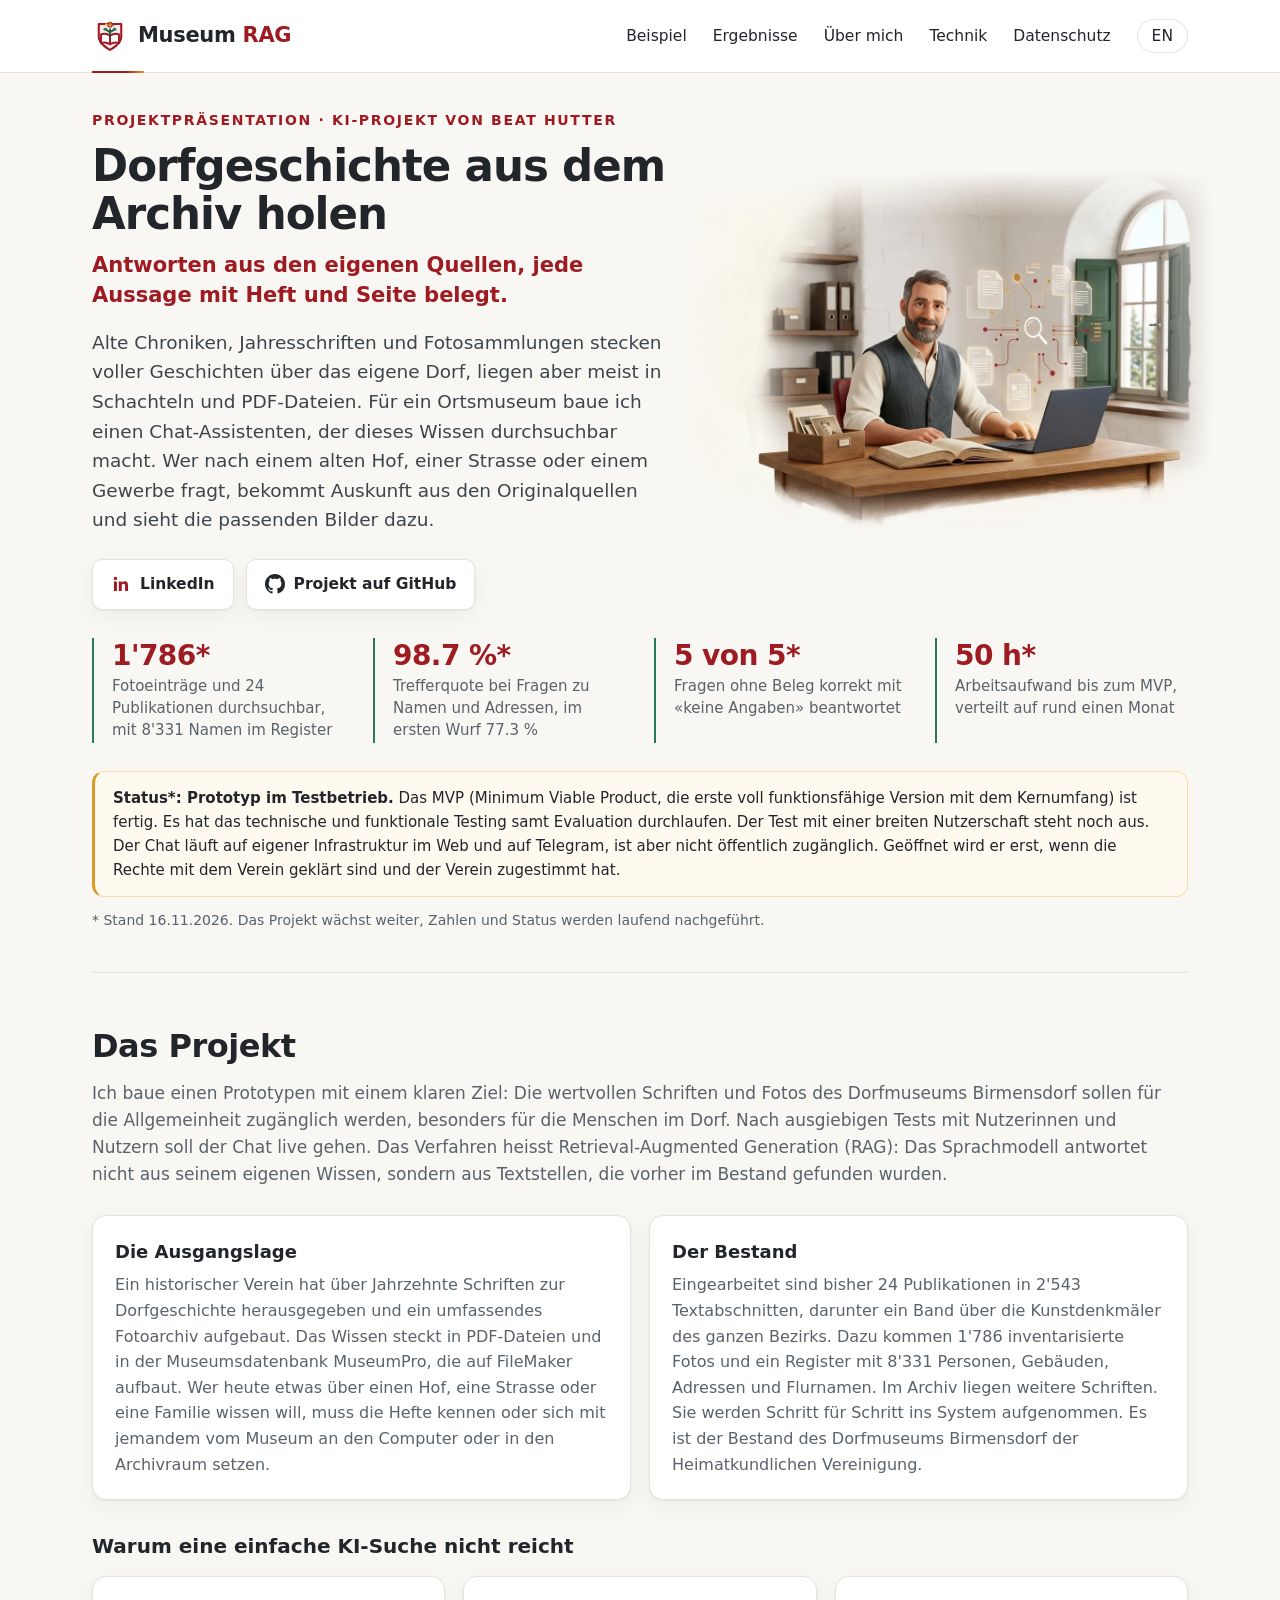
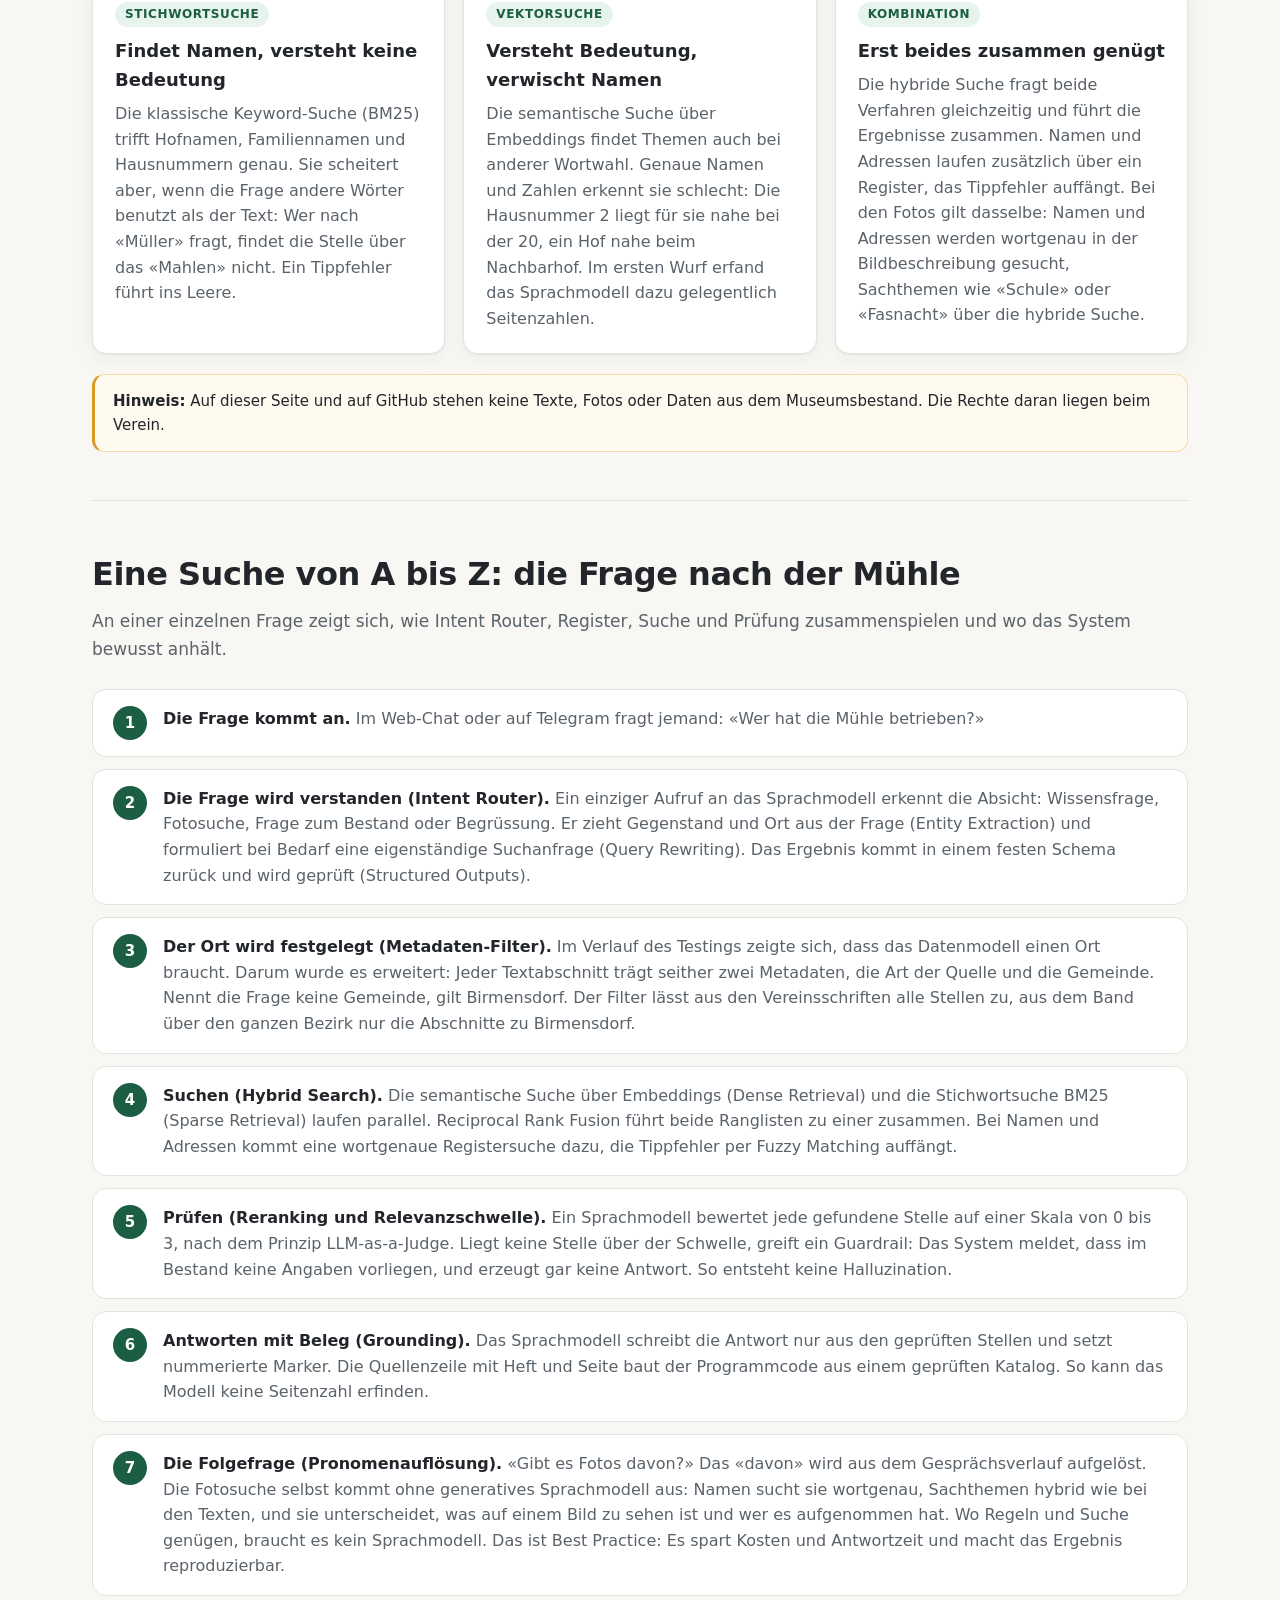
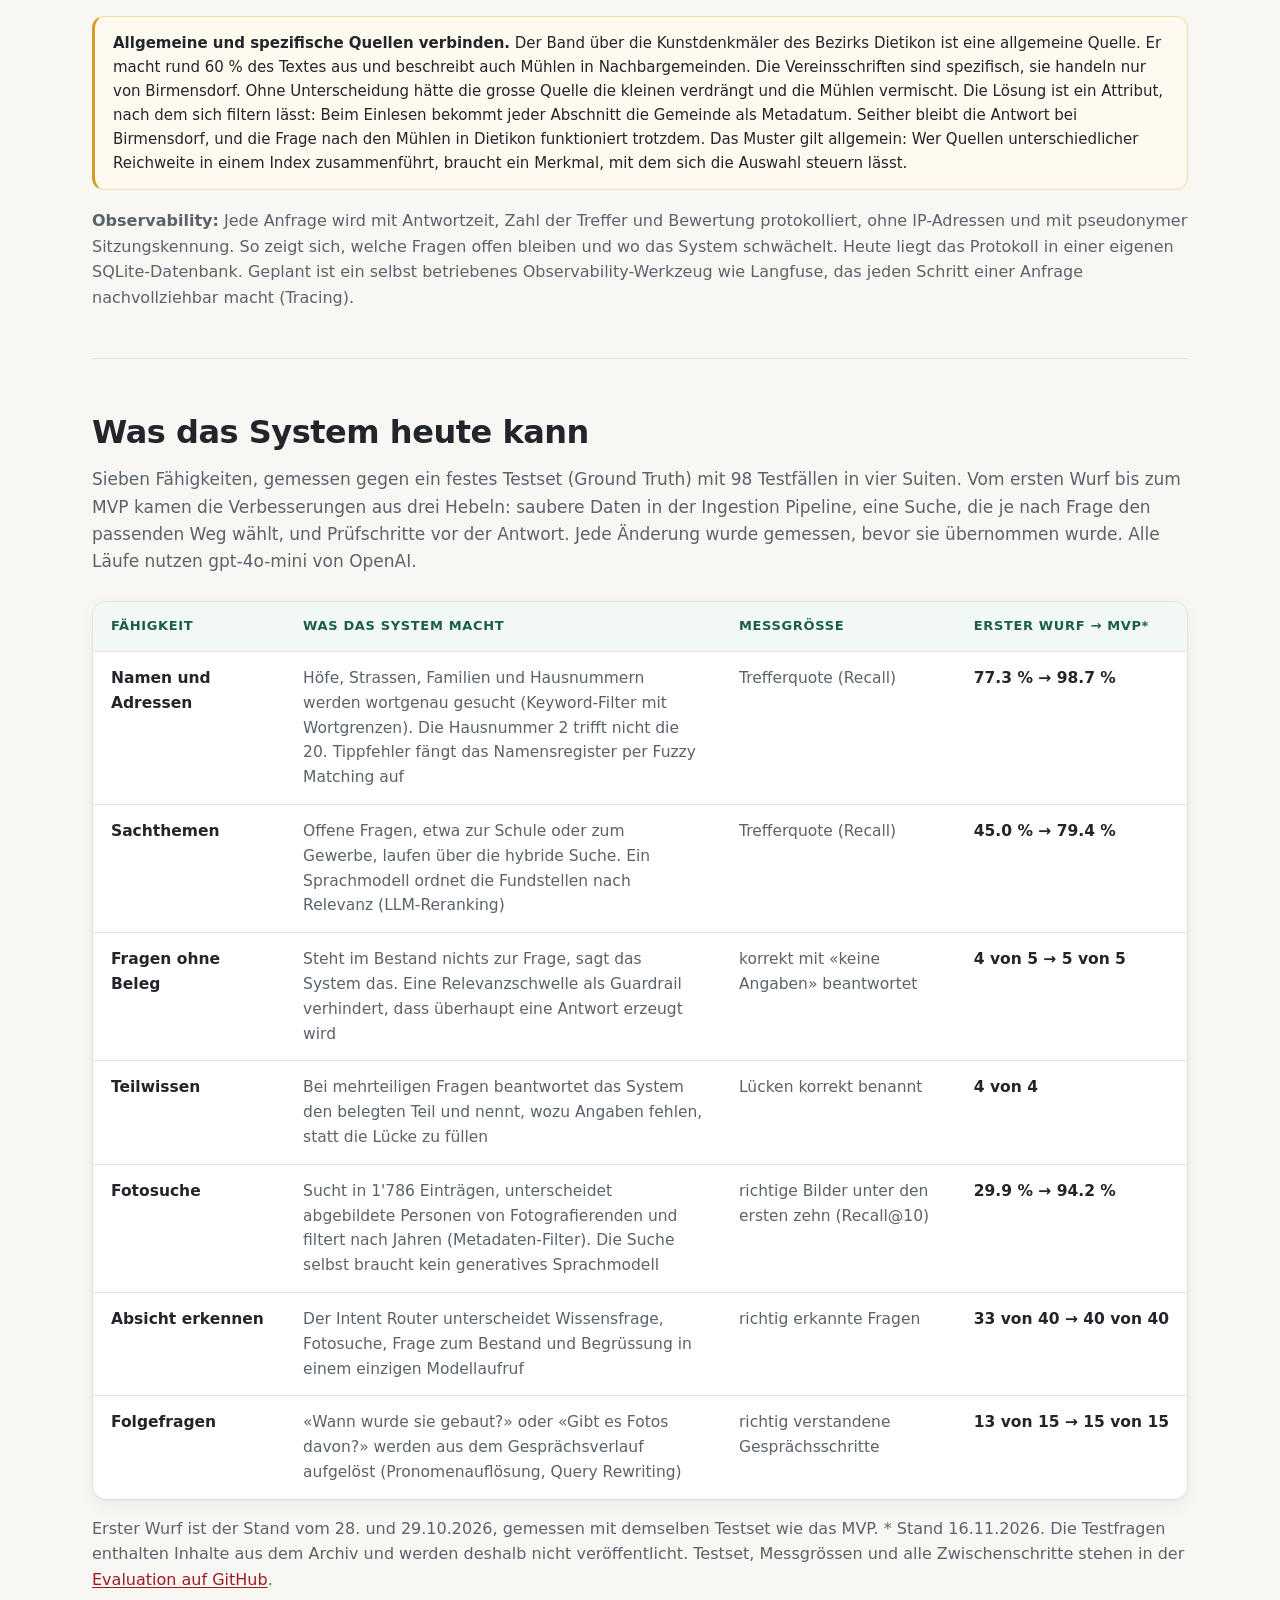
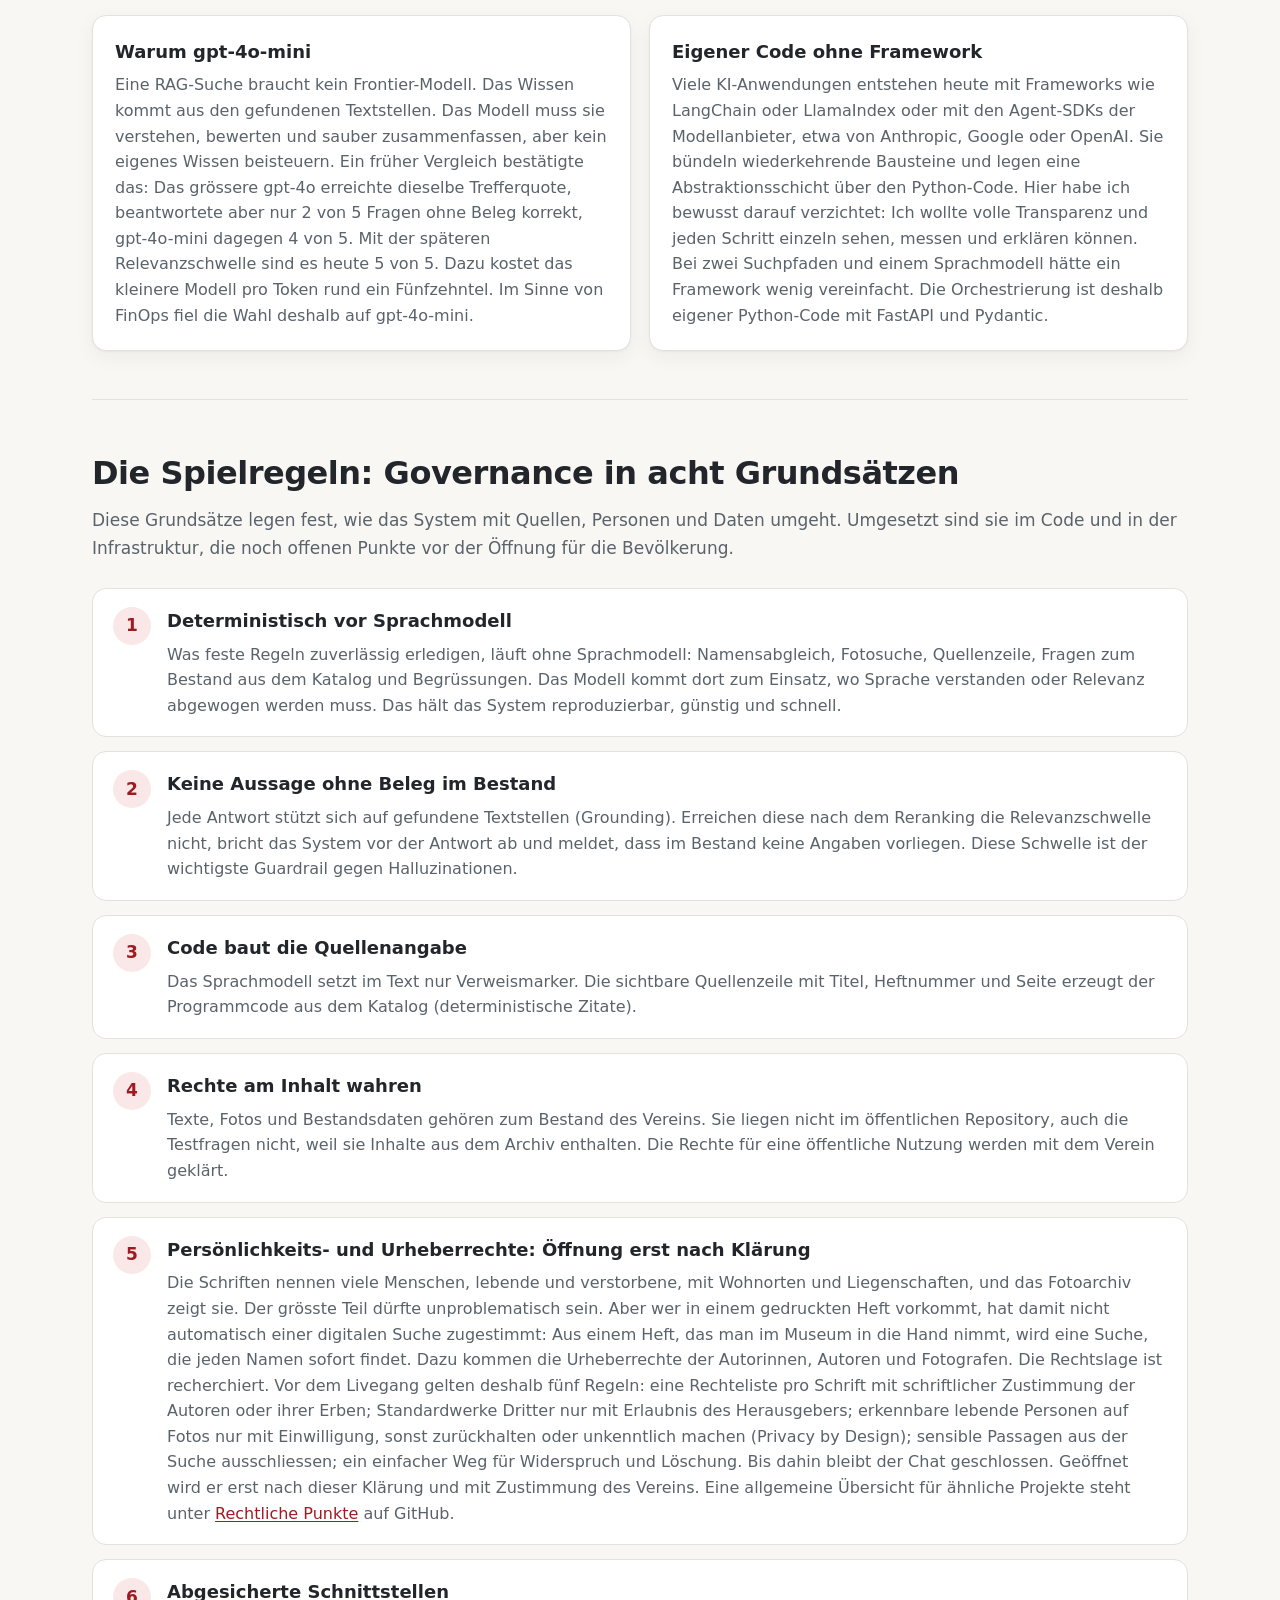
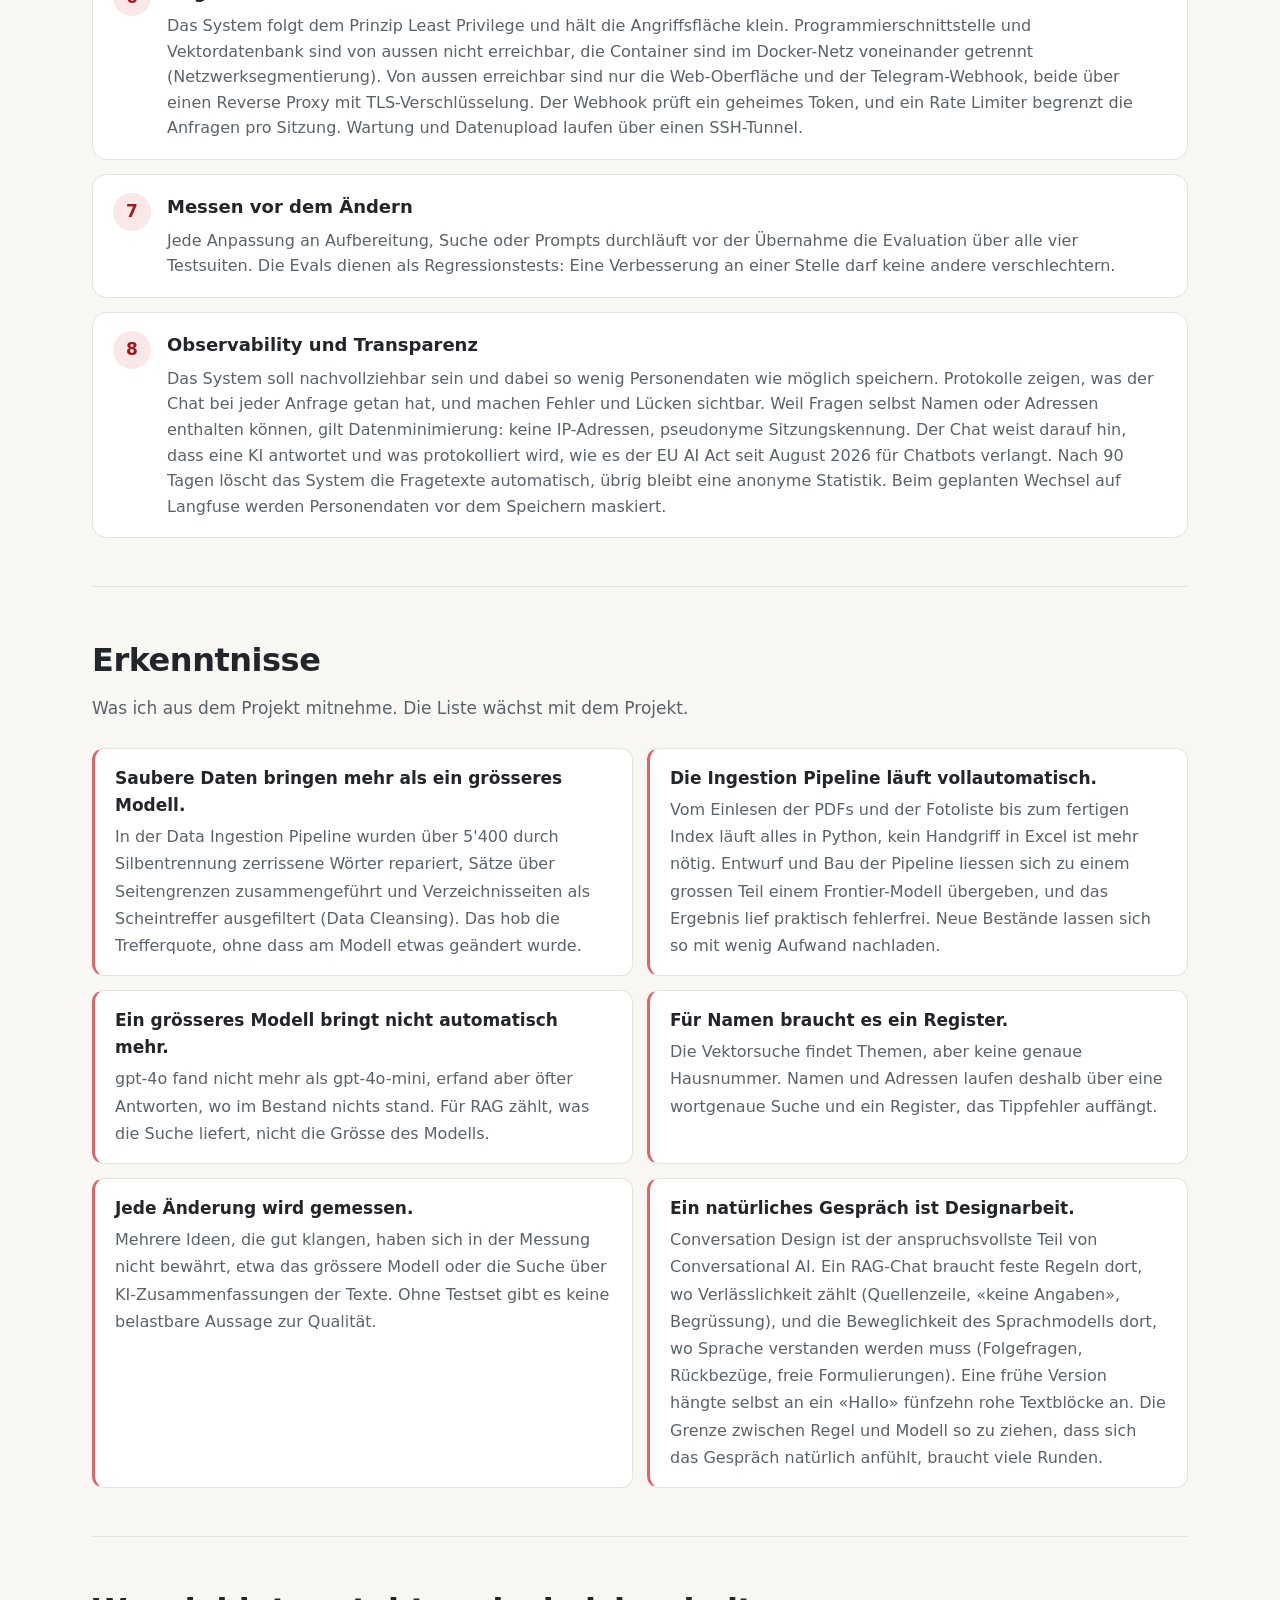
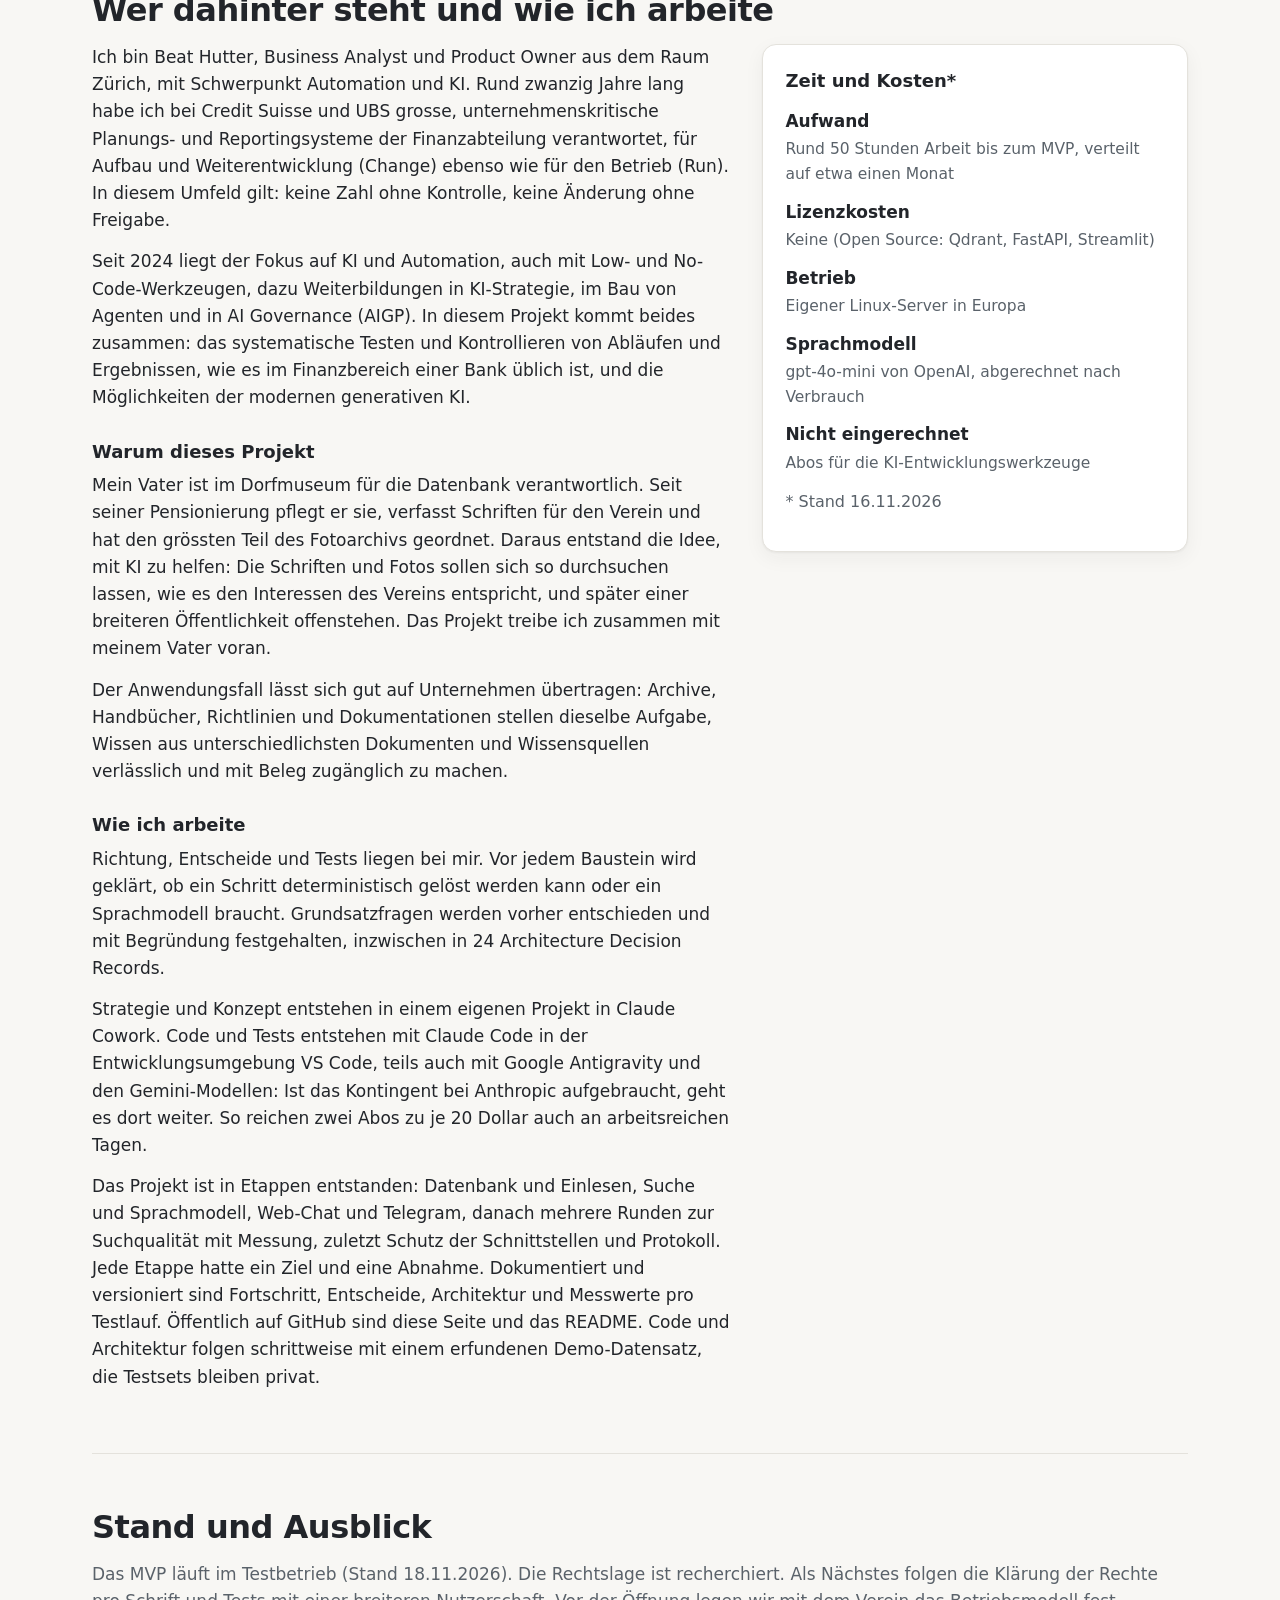
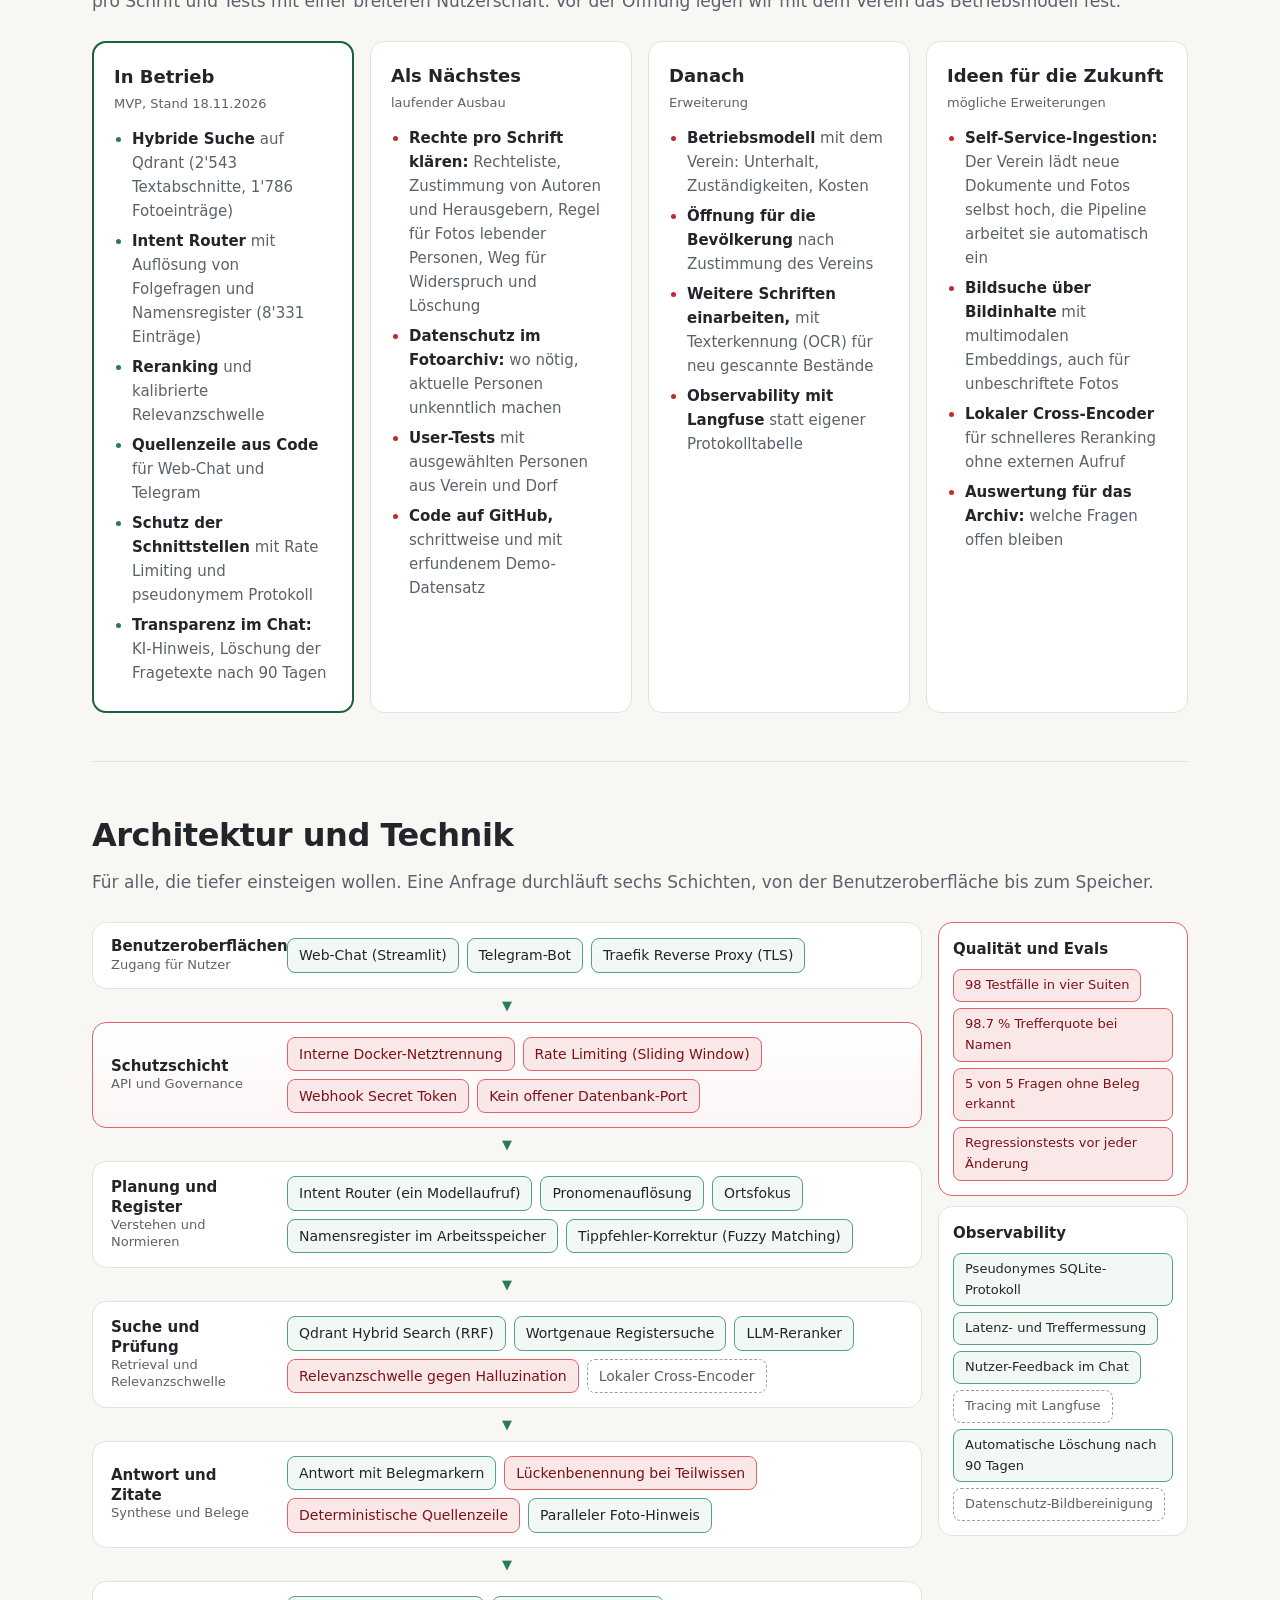
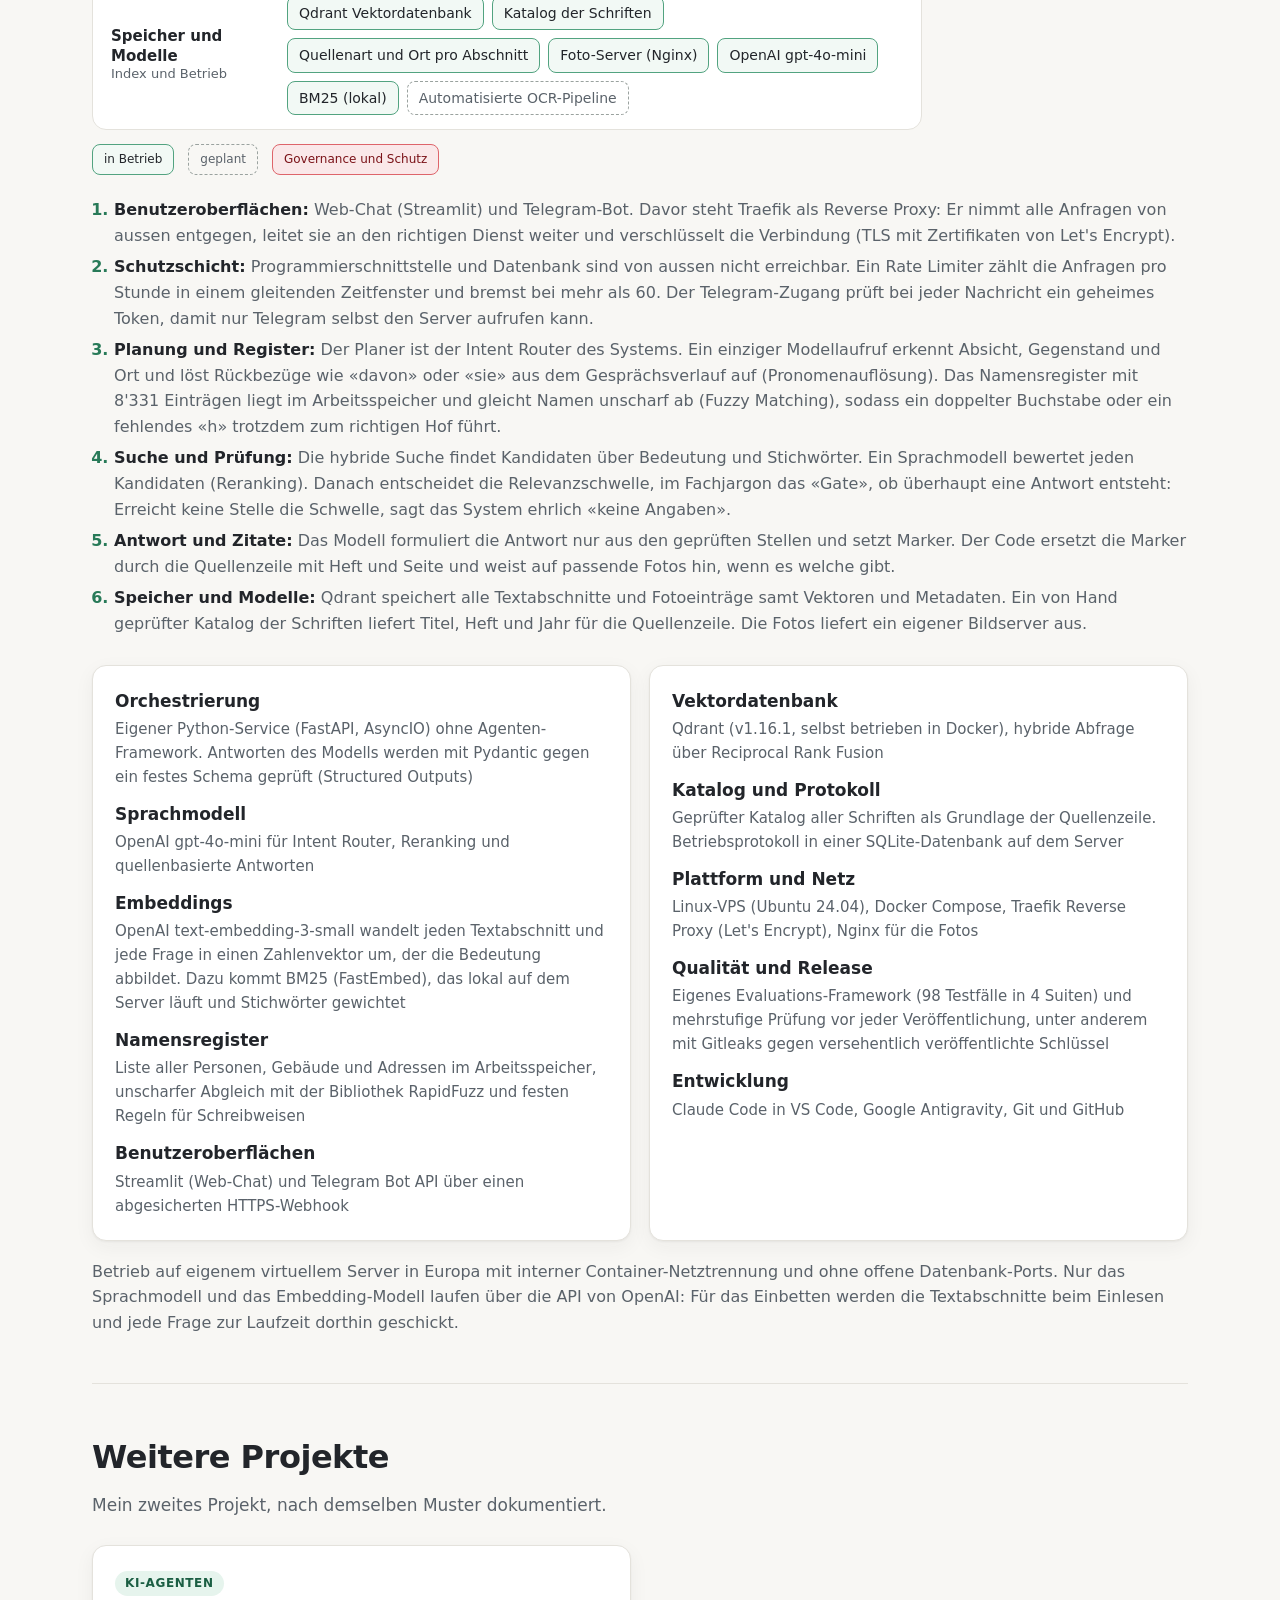
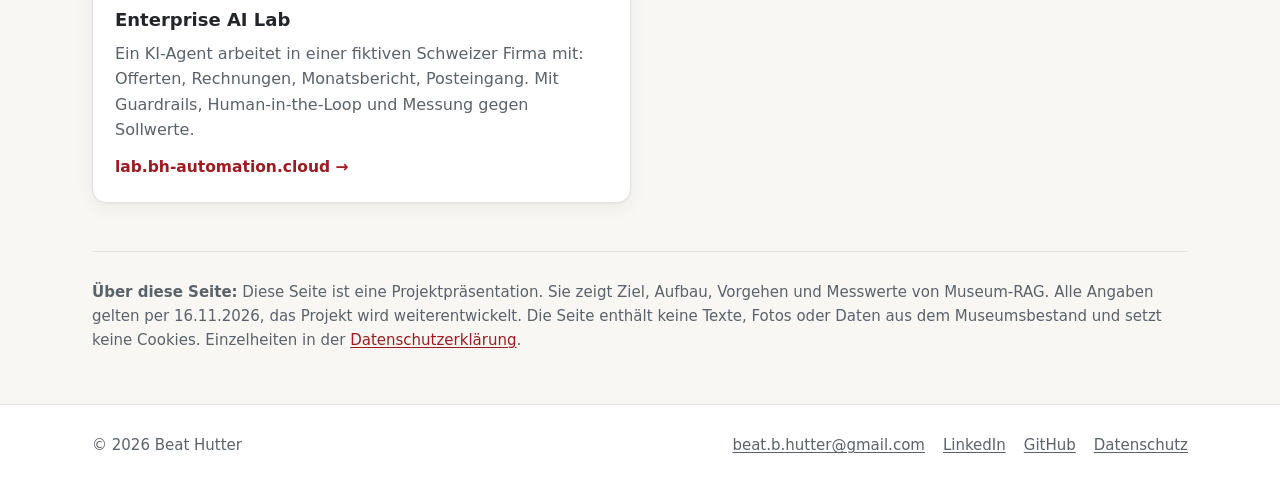
==== commit 7f60ad97: "docs: AI notice and 90-day deletion of question texts are now live" ====
--- a/docs/index.html
+++ b/docs/index.html
@@ -143,7 +143,7 @@
         <li><div><h3>Persönlichkeits- und Urheberrechte: Öffnung erst nach Klärung</h3><p>Die Schriften nennen viele Menschen, lebende und verstorbene, mit Wohnorten und Liegenschaften, und das Fotoarchiv zeigt sie. Der grösste Teil dürfte unproblematisch sein. Aber wer in einem gedruckten Heft vorkommt, hat damit nicht automatisch einer digitalen Suche zugestimmt: Aus einem Heft, das man im Museum in die Hand nimmt, wird eine Suche, die jeden Namen sofort findet. Dazu kommen die Urheberrechte der Autorinnen, Autoren und Fotografen. Die Rechtslage ist recherchiert. Vor dem Livegang gelten deshalb fünf Regeln: eine Rechteliste pro Schrift mit schriftlicher Zustimmung der Autoren oder ihrer Erben; Standardwerke Dritter nur mit Erlaubnis des Herausgebers; erkennbare lebende Personen auf Fotos nur mit Einwilligung, sonst zurückhalten oder unkenntlich machen (Privacy by Design); sensible Passagen aus der Suche ausschliessen; ein einfacher Weg für Widerspruch und Löschung. Bis dahin bleibt der Chat geschlossen. Geöffnet wird er erst nach dieser Klärung und mit Zustimmung des Vereins. Eine allgemeine Übersicht für ähnliche Projekte steht unter <a href="https://github.com/BeatHutter/museum-hybrid-rag/blob/main/documentation/legal-considerations.md#deutsche-fassung" target="_blank" rel="noopener">Rechtliche Punkte</a> auf GitHub.</p></div></li>
         <li><div><h3>Abgesicherte Schnittstellen</h3><p>Das System folgt dem Prinzip Least Privilege und hält die Angriffsfläche klein. Programmierschnittstelle und Vektordatenbank sind von aussen nicht erreichbar, die Container sind im Docker-Netz voneinander getrennt (Netzwerksegmentierung). Von aussen erreichbar sind nur die Web-Oberfläche und der Telegram-Webhook, beide über einen Reverse Proxy mit TLS-Verschlüsselung. Der Webhook prüft ein geheimes Token, und ein Rate Limiter begrenzt die Anfragen pro Sitzung. Wartung und Datenupload laufen über einen SSH-Tunnel.</p></div></li>
         <li><div><h3>Messen vor dem Ändern</h3><p>Jede Anpassung an Aufbereitung, Suche oder Prompts durchläuft vor der Übernahme die Evaluation über alle vier Testsuiten. Die Evals dienen als Regressionstests: Eine Verbesserung an einer Stelle darf keine andere verschlechtern.</p></div></li>
-        <li><div><h3>Observability und Transparenz</h3><p>Das System soll nachvollziehbar sein und dabei so wenig Personendaten wie möglich speichern. Protokolle zeigen, was der Chat bei jeder Anfrage getan hat, und machen Fehler und Lücken sichtbar. Weil Fragen selbst Namen oder Adressen enthalten können, gilt Datenminimierung: keine IP-Adressen, pseudonyme Sitzungskennung. Vor der Öffnung kommen dazu ein Hinweis im Chat, dass eine KI antwortet und was protokolliert wird, wie es der EU AI Act seit August 2026 für Chatbots verlangt, sowie eine feste Aufbewahrungsfrist mit automatischer Löschung. Beim geplanten Wechsel auf Langfuse werden Personendaten vor dem Speichern maskiert.</p></div></li>
+        <li><div><h3>Observability und Transparenz</h3><p>Das System soll nachvollziehbar sein und dabei so wenig Personendaten wie möglich speichern. Protokolle zeigen, was der Chat bei jeder Anfrage getan hat, und machen Fehler und Lücken sichtbar. Weil Fragen selbst Namen oder Adressen enthalten können, gilt Datenminimierung: keine IP-Adressen, pseudonyme Sitzungskennung. Der Chat weist darauf hin, dass eine KI antwortet und was protokolliert wird, wie es der EU AI Act seit August 2026 für Chatbots verlangt. Nach 90 Tagen löscht das System die Fragetexte automatisch, übrig bleibt eine anonyme Statistik. Beim geplanten Wechsel auf Langfuse werden Personendaten vor dem Speichern maskiert.</p></div></li>
       </ol>
     </section>
 
@@ -190,17 +190,18 @@
 
     <section id="roadmap">
       <h2>Stand und Ausblick</h2>
-      <p class="section-lead">Das MVP läuft im Testbetrieb (Stand 16.11.2026). Die Rechtslage ist recherchiert. Als Nächstes folgen die Klärung der Rechte pro Schrift und Tests mit einer breiteren Nutzerschaft. Vor der Öffnung legen wir mit dem Verein das Betriebsmodell fest.</p>
+      <p class="section-lead">Das MVP läuft im Testbetrieb (Stand 18.11.2026). Die Rechtslage ist recherchiert. Als Nächstes folgen die Klärung der Rechte pro Schrift und Tests mit einer breiteren Nutzerschaft. Vor der Öffnung legen wir mit dem Verein das Betriebsmodell fest.</p>
       <div class="roadmap">
         <div class="phase now">
           <h3>In Betrieb</h3>
-          <div class="when">MVP, Stand 16.11.2026</div>
+          <div class="when">MVP, Stand 18.11.2026</div>
           <ul>
             <li><strong>Hybride Suche</strong> auf Qdrant (2'543 Textabschnitte, 1'786 Fotoeinträge)</li>
             <li><strong>Intent Router</strong> mit Auflösung von Folgefragen und Namensregister (8'331 Einträge)</li>
             <li><strong>Reranking</strong> und kalibrierte Relevanzschwelle</li>
             <li><strong>Quellenzeile aus Code</strong> für Web-Chat und Telegram</li>
             <li><strong>Schutz der Schnittstellen</strong> mit Rate Limiting und pseudonymem Protokoll</li>
+            <li><strong>Transparenz im Chat:</strong> KI-Hinweis, Löschung der Fragetexte nach 90 Tagen</li>
           </ul>
         </div>
         <div class="phase">
@@ -210,7 +211,6 @@
             <li><strong>Rechte pro Schrift klären:</strong> Rechteliste, Zustimmung von Autoren und Herausgebern, Regel für Fotos lebender Personen, Weg für Widerspruch und Löschung</li>
             <li><strong>Datenschutz im Fotoarchiv:</strong> wo nötig, aktuelle Personen unkenntlich machen</li>
             <li><strong>User-Tests</strong> mit ausgewählten Personen aus Verein und Dorf</li>
-            <li><strong>Transparenz im Chat:</strong> KI-Hinweis, Aufbewahrungsfrist und automatische Löschung der Protokolle</li>
             <li><strong>Code auf GitHub,</strong> schrittweise und mit erfundenem Demo-Datensatz</li>
           </ul>
         </div>
@@ -279,7 +279,7 @@
           </div>
           <div class="side-box">
             <h3>Observability</h3>
-            <div class="chips"><span class="chip">Pseudonymes SQLite-Protokoll</span><span class="chip">Latenz- und Treffermessung</span><span class="chip">Nutzer-Feedback im Chat</span><span class="chip plan">Tracing mit Langfuse</span><span class="chip plan">Automatische Löschung</span><span class="chip plan">Datenschutz-Bildbereinigung</span></div>
+            <div class="chips"><span class="chip">Pseudonymes SQLite-Protokoll</span><span class="chip">Latenz- und Treffermessung</span><span class="chip">Nutzer-Feedback im Chat</span><span class="chip plan">Tracing mit Langfuse</span><span class="chip">Automatische Löschung nach 90 Tagen</span><span class="chip plan">Datenschutz-Bildbereinigung</span></div>
           </div>
         </div>
       </div>
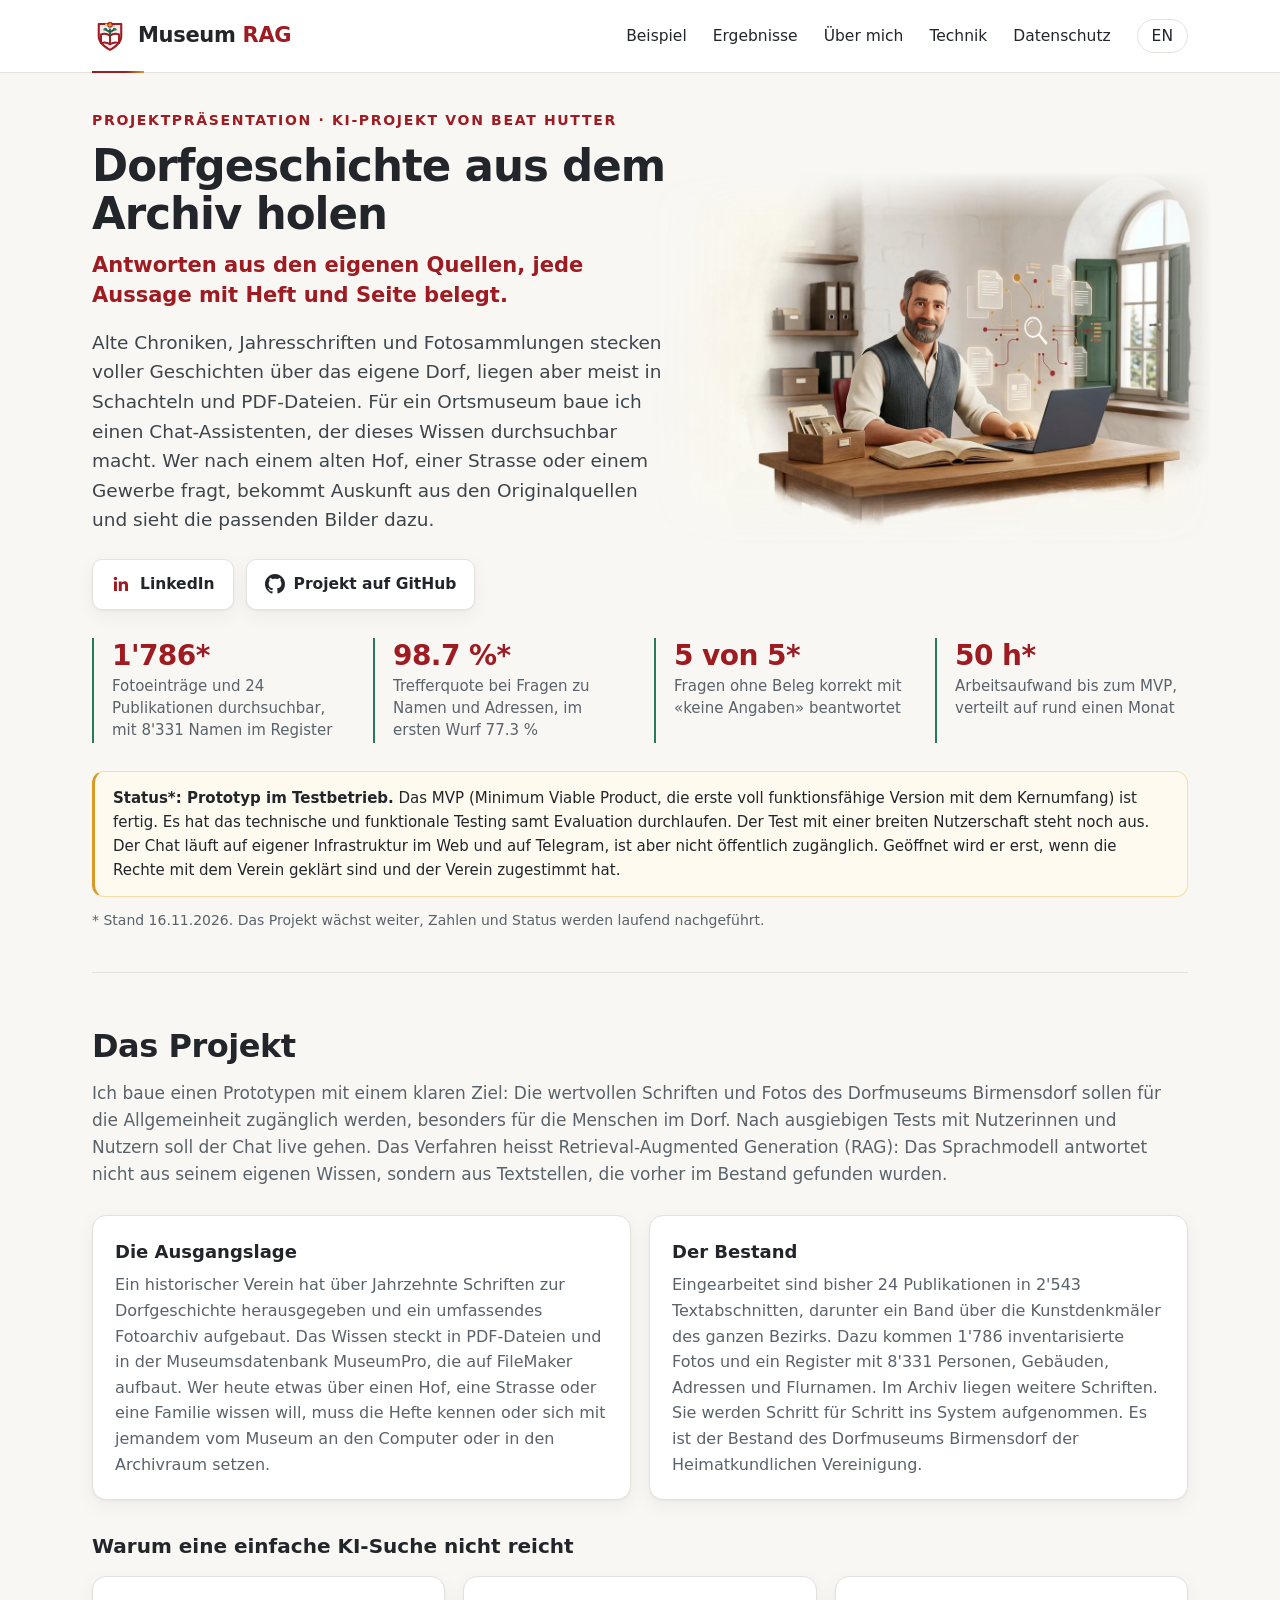
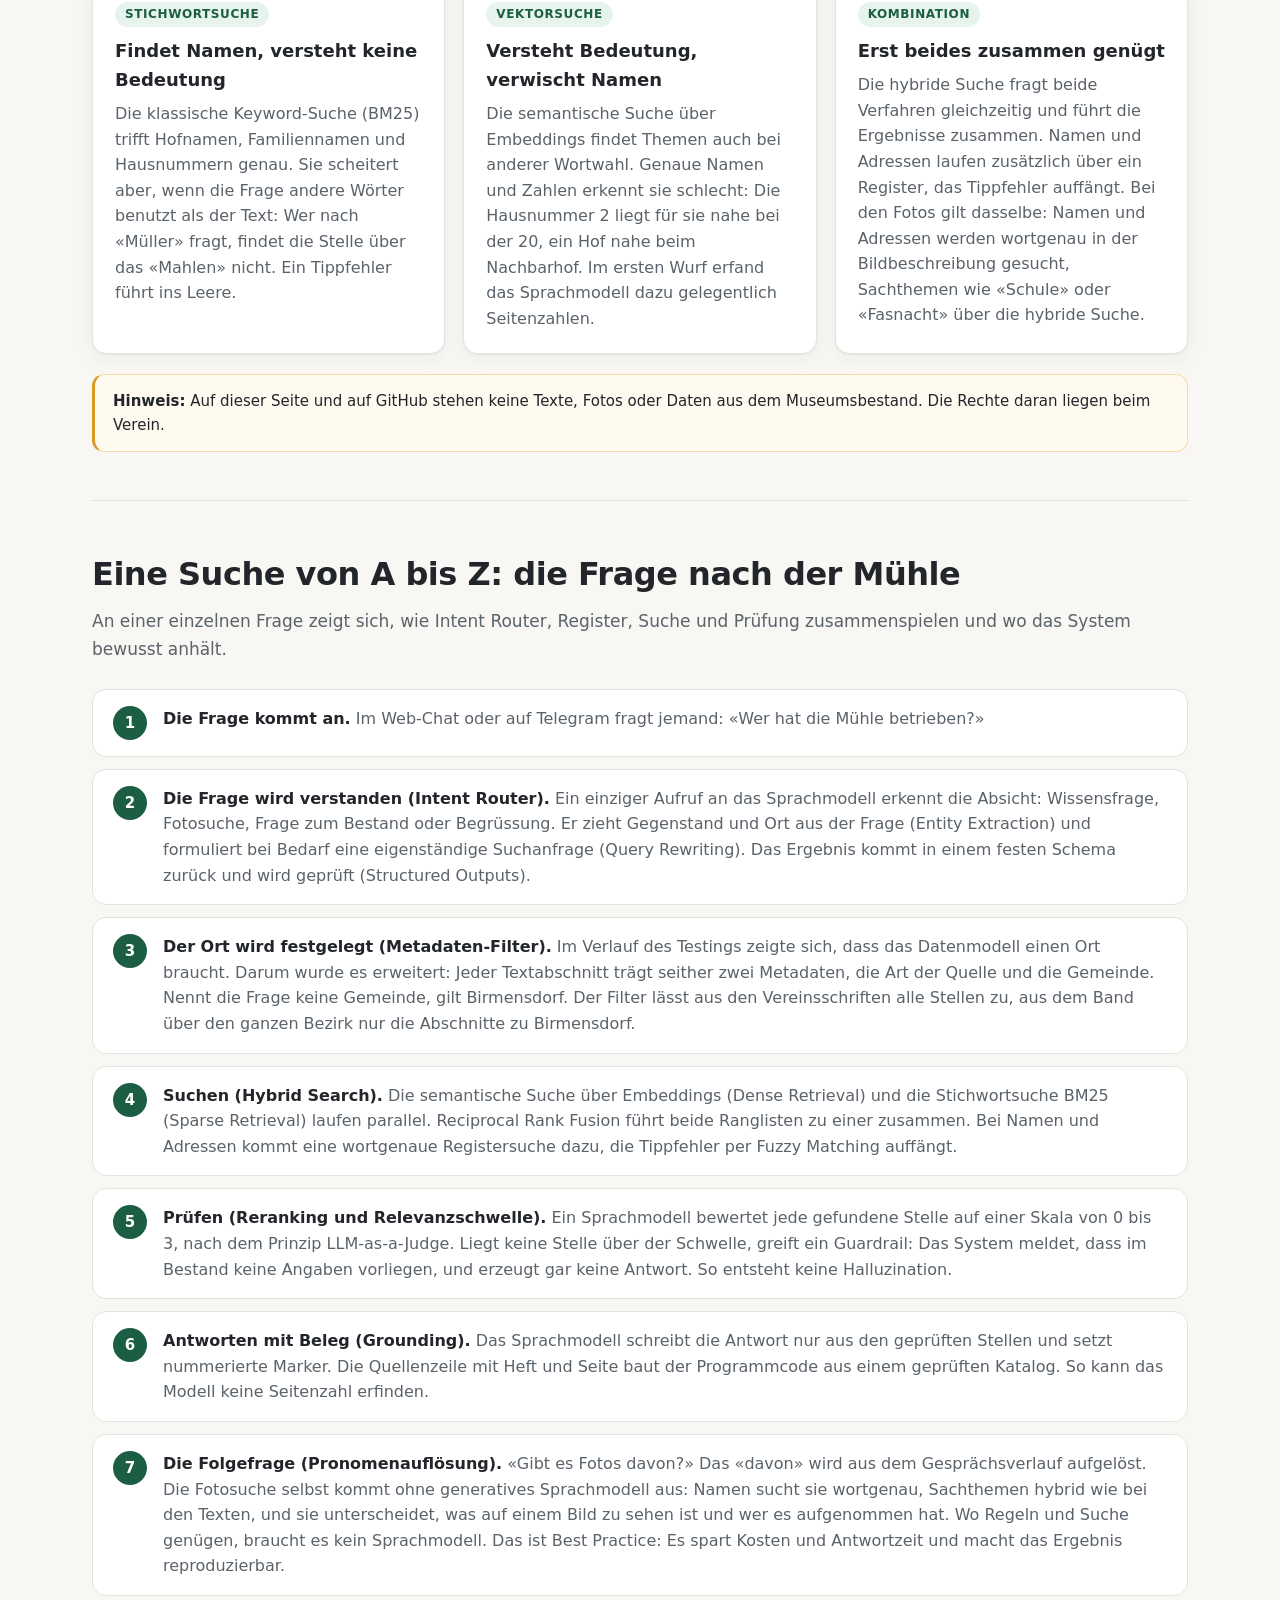
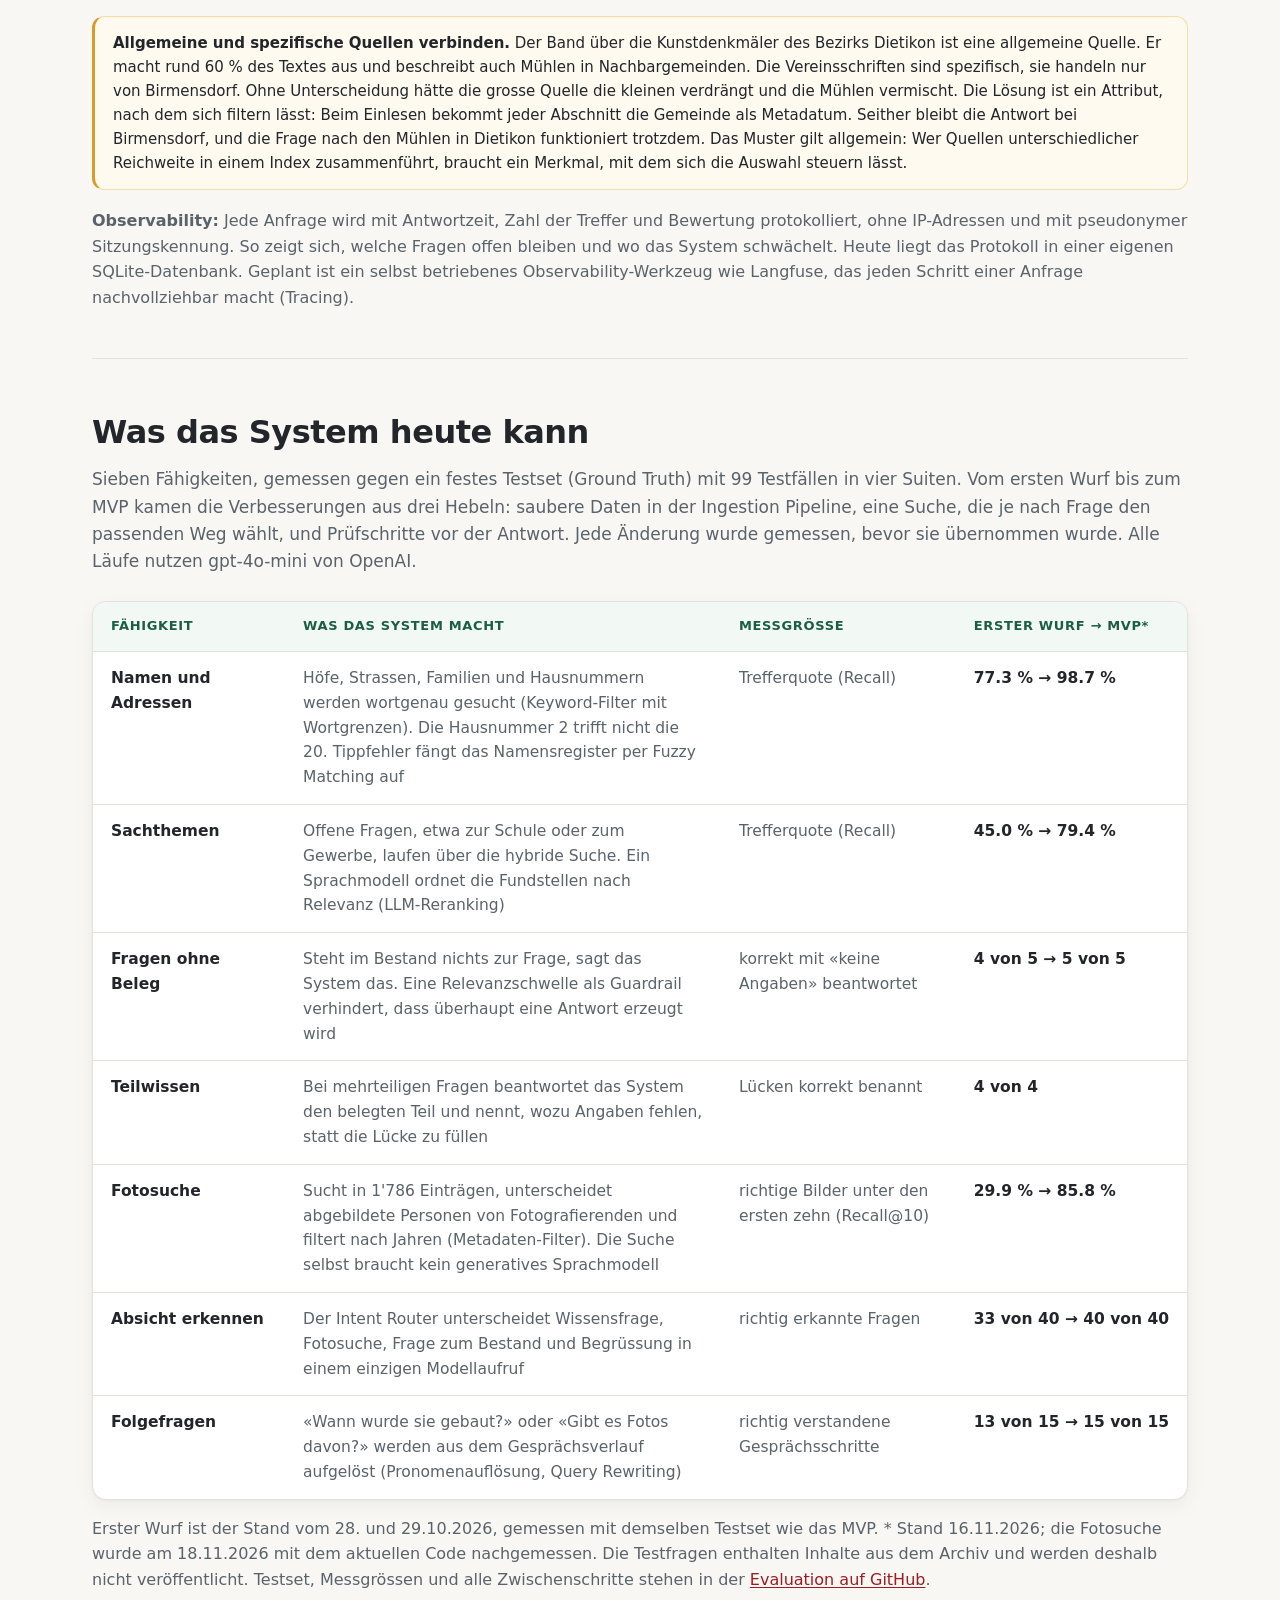
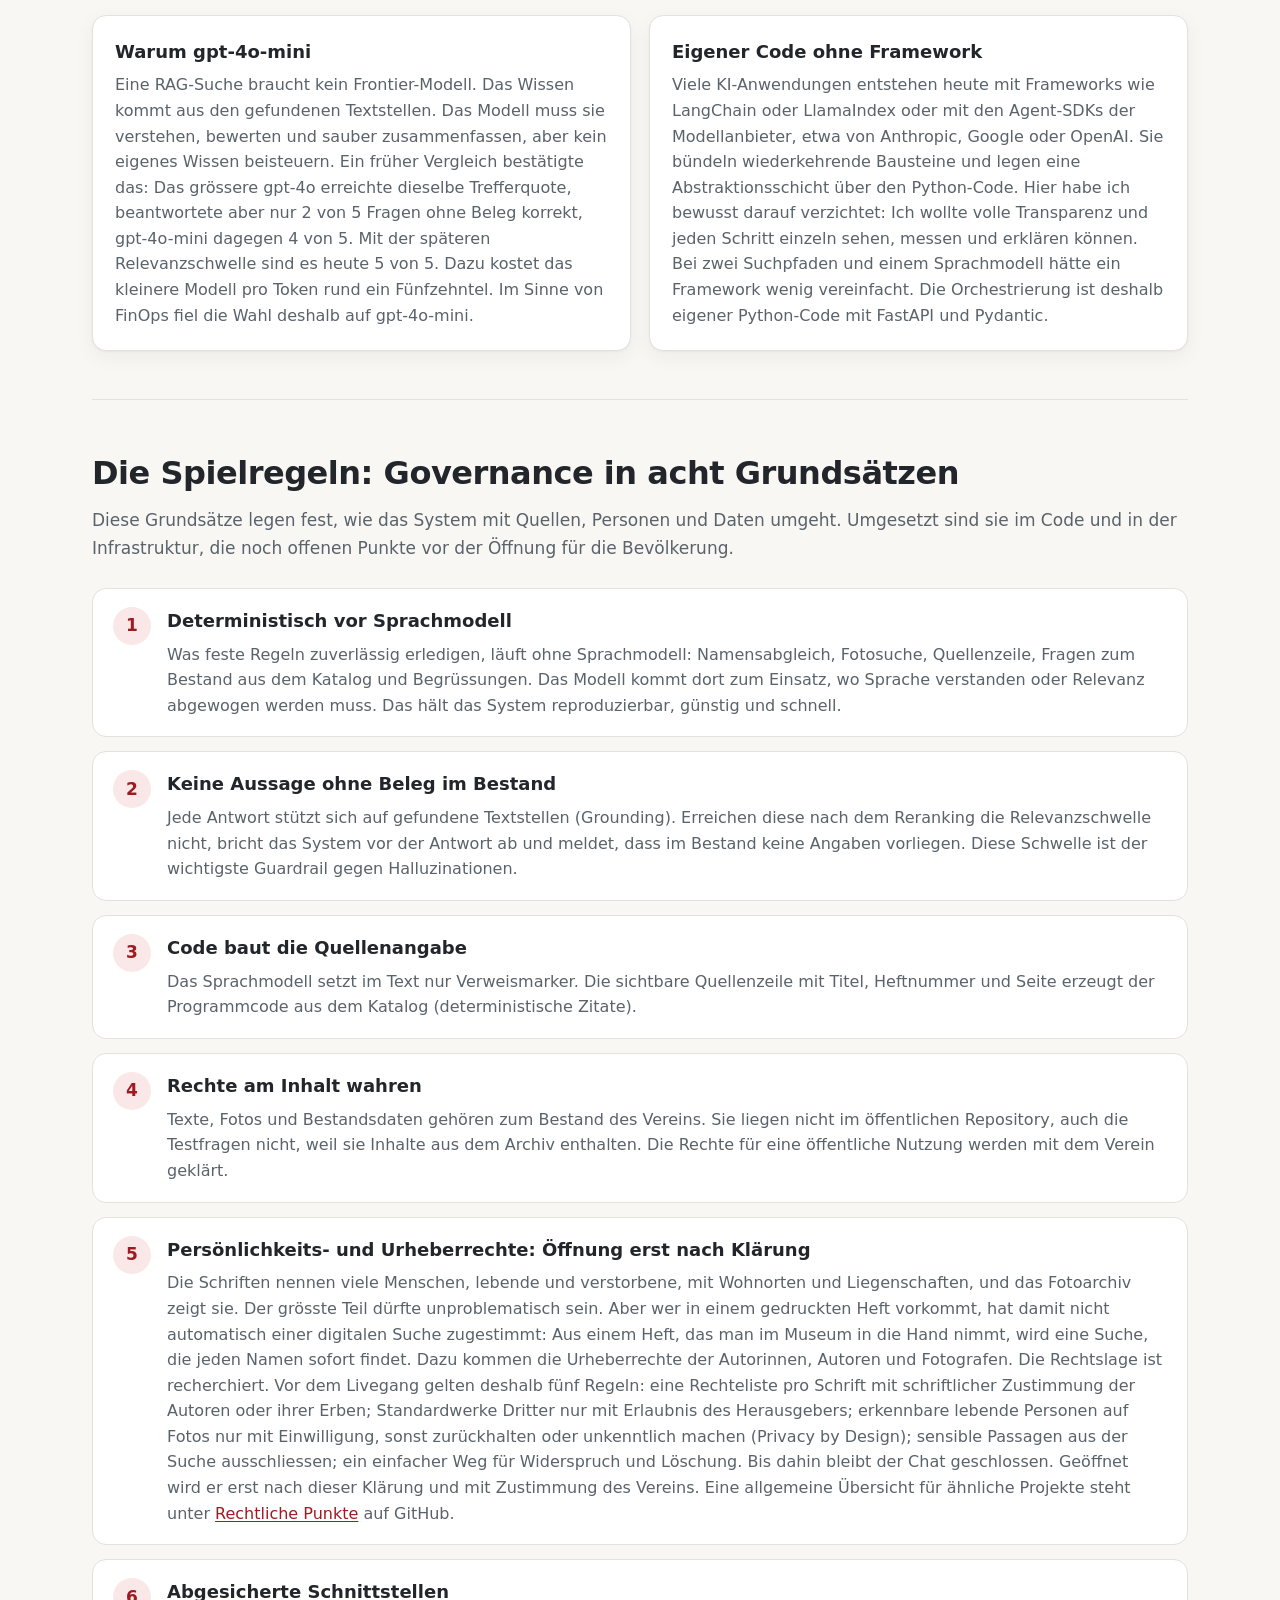
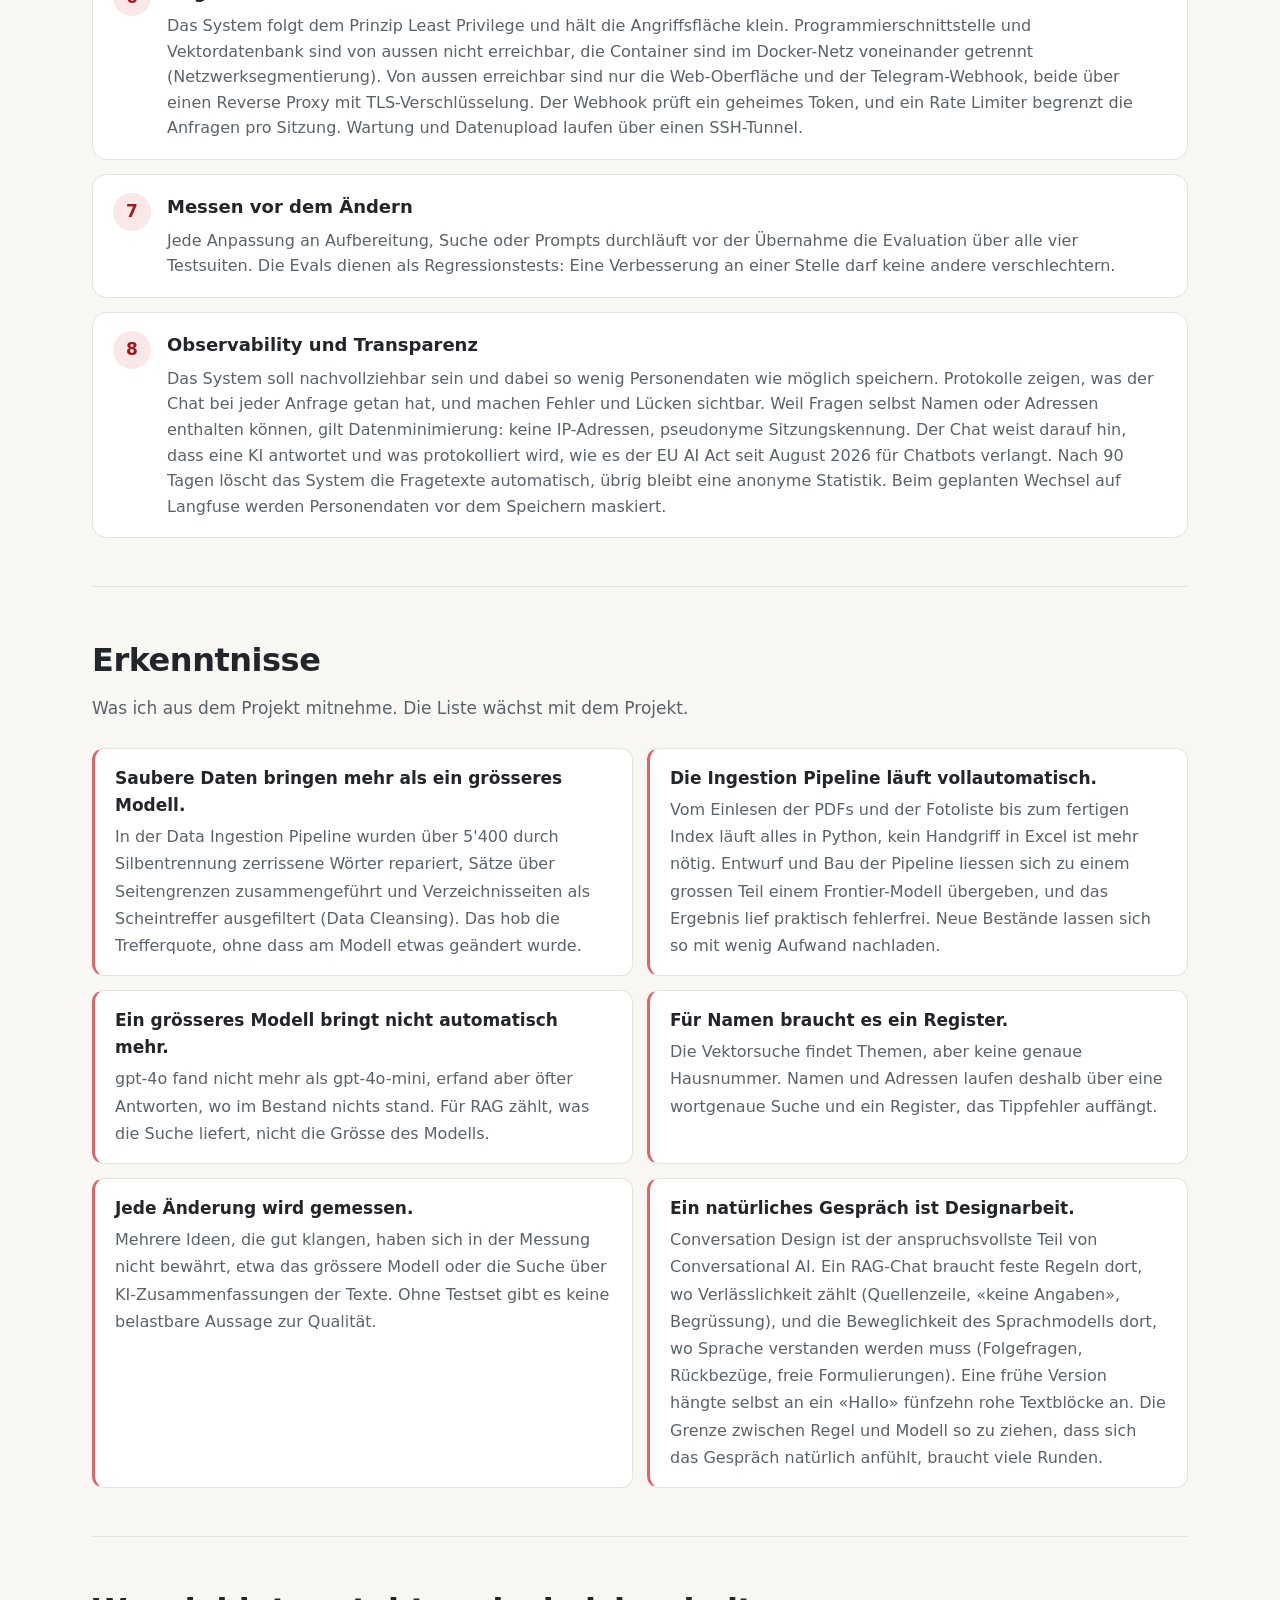
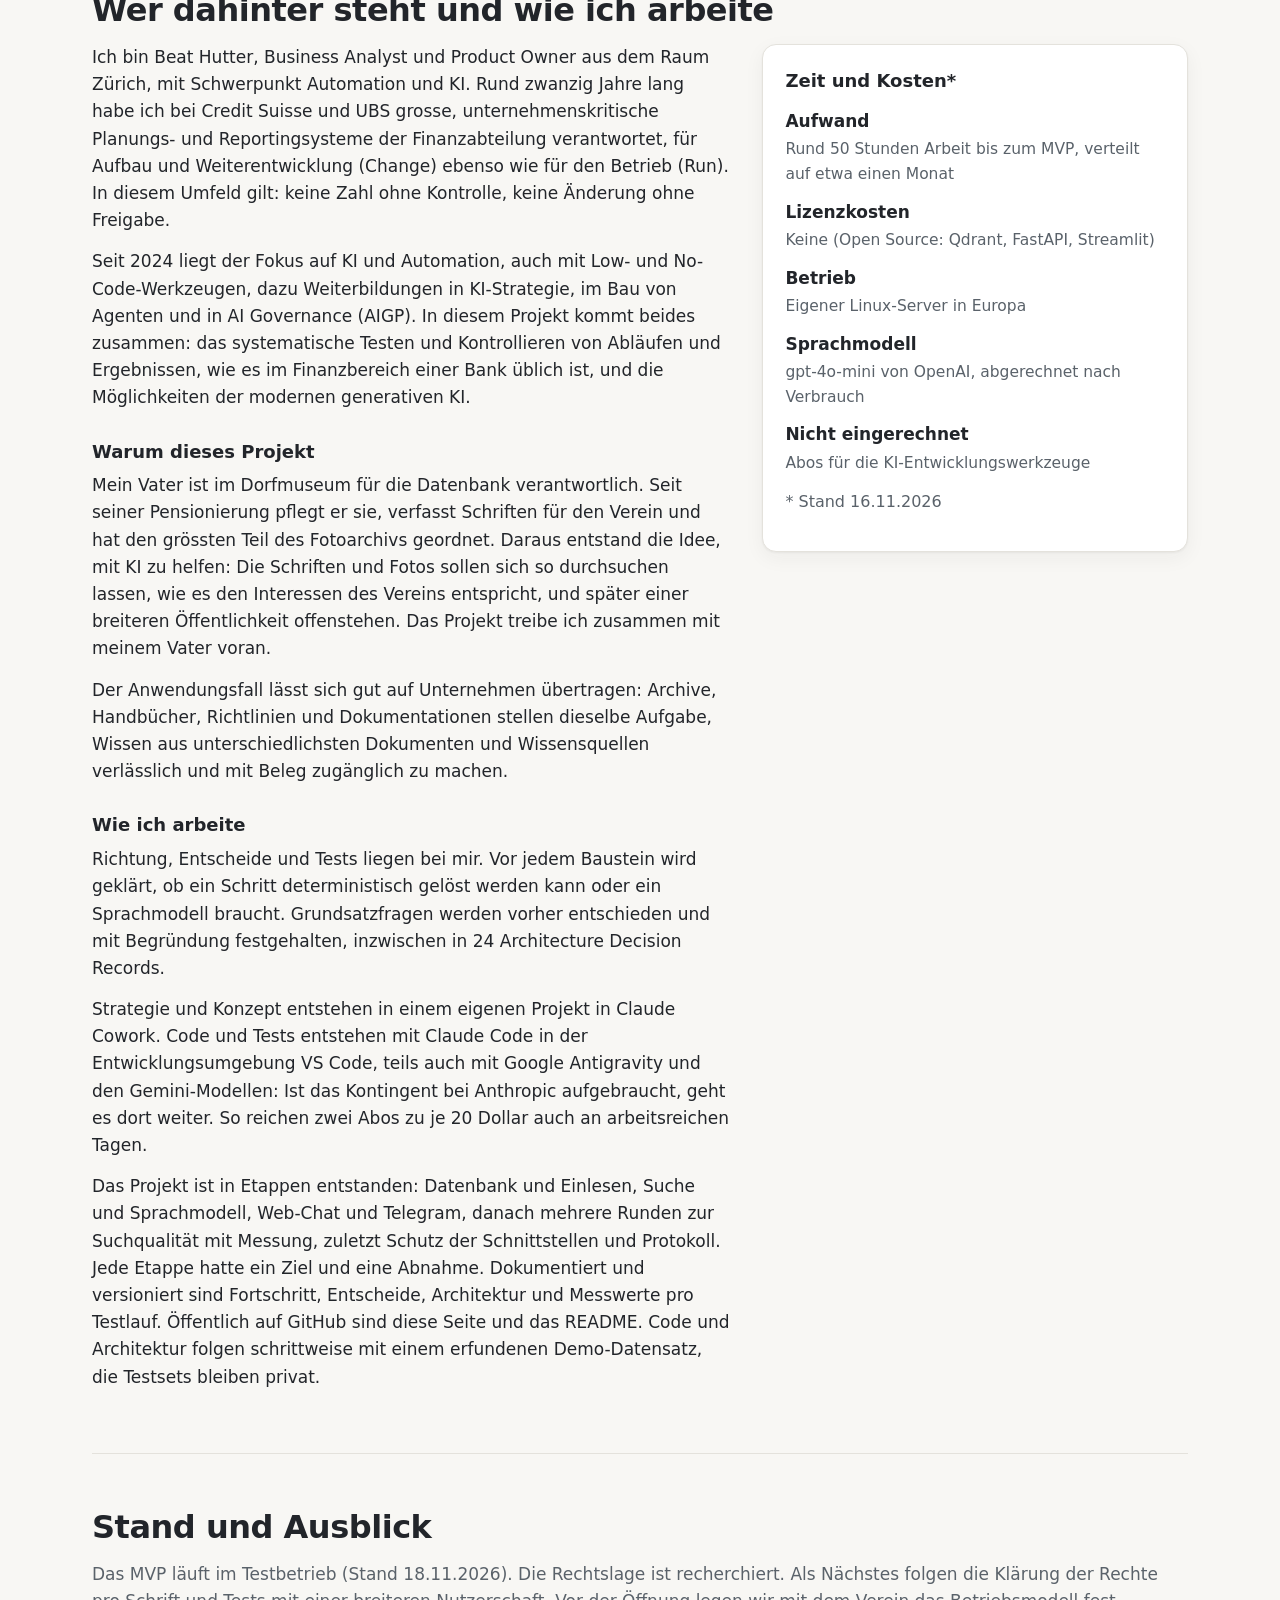
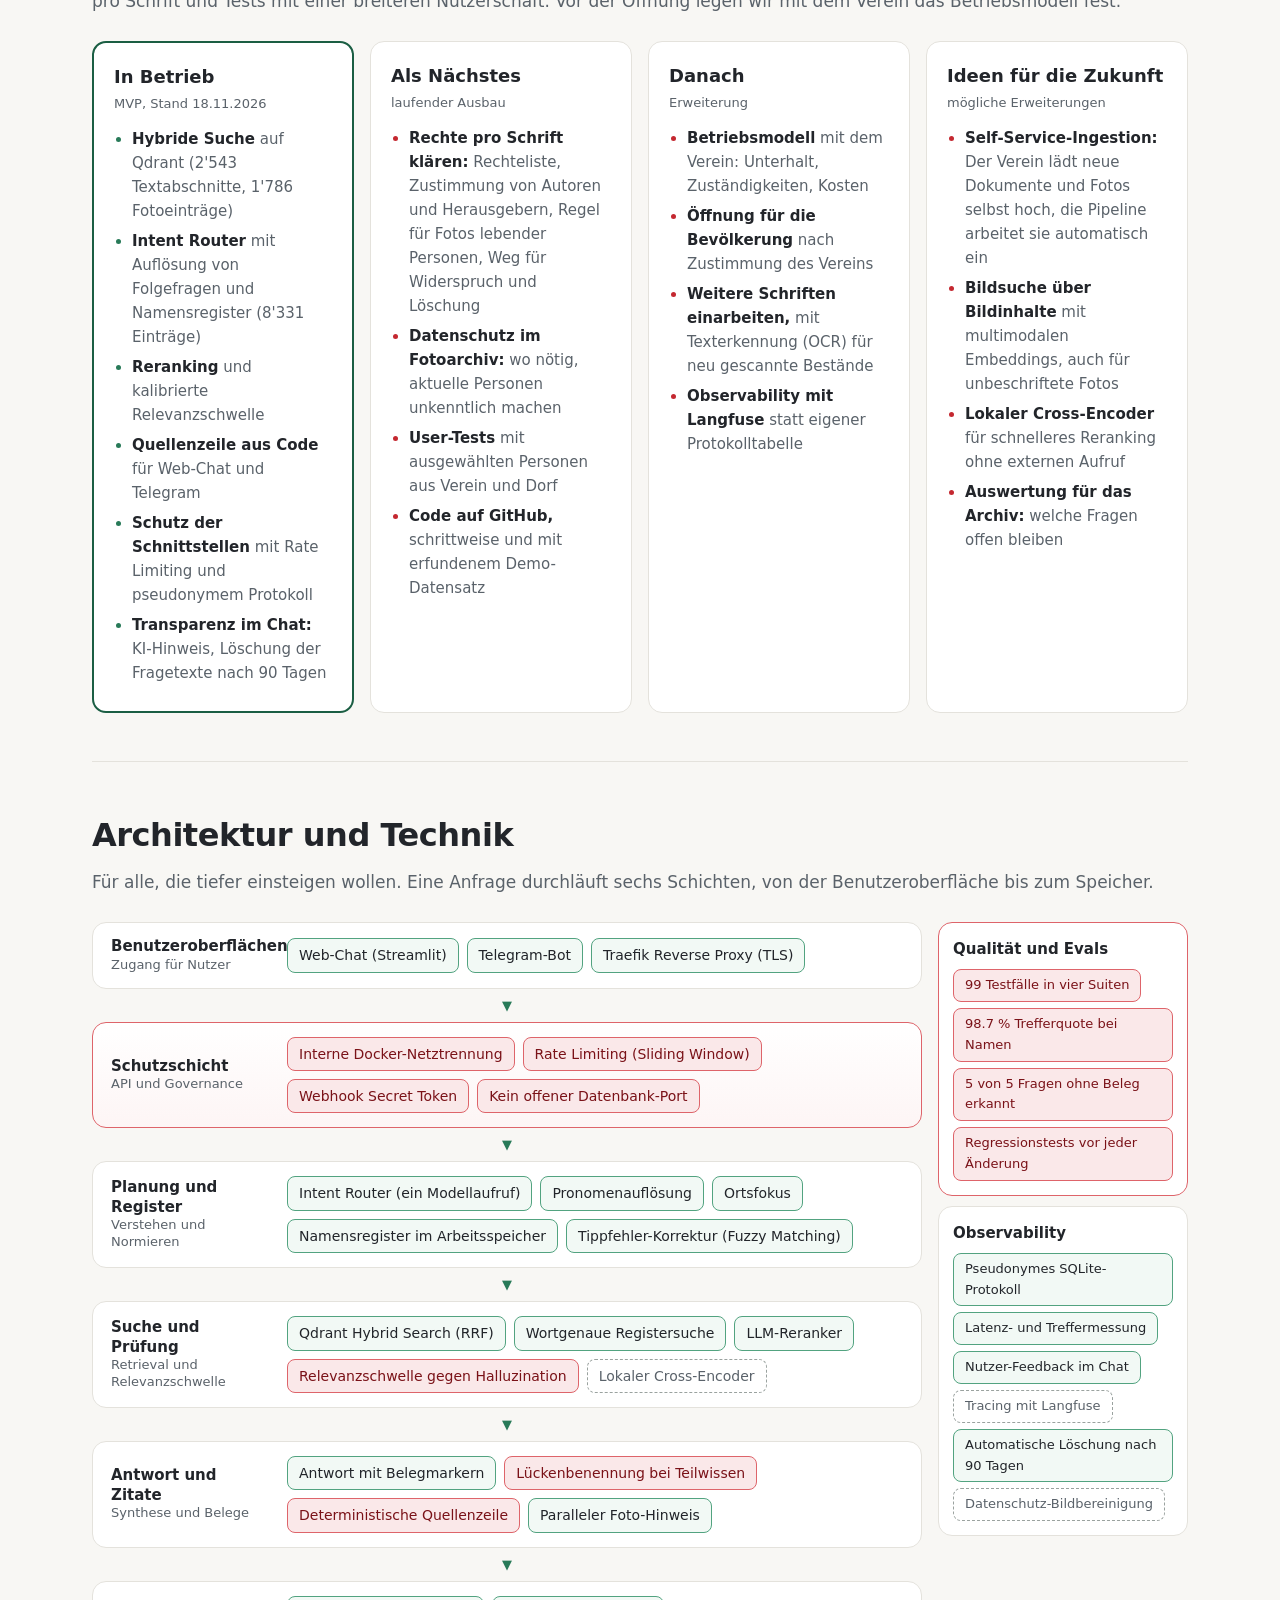
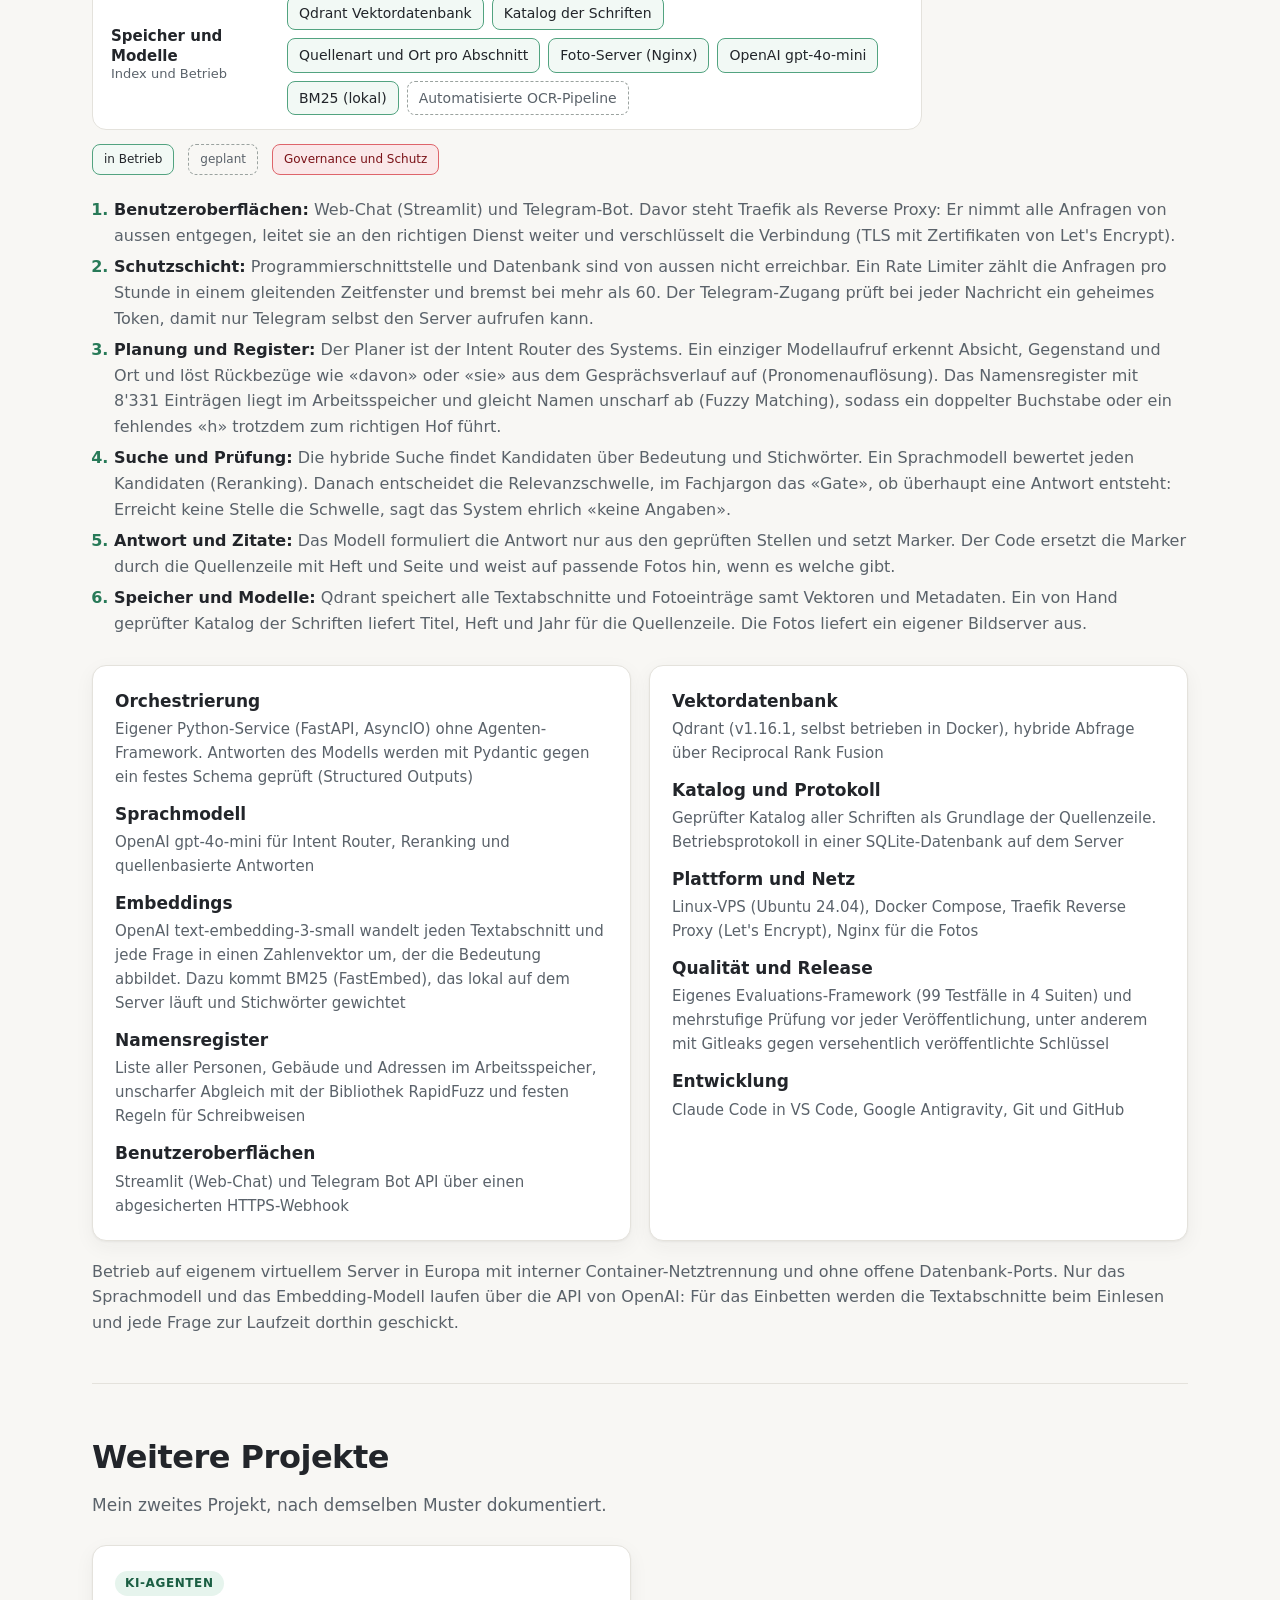
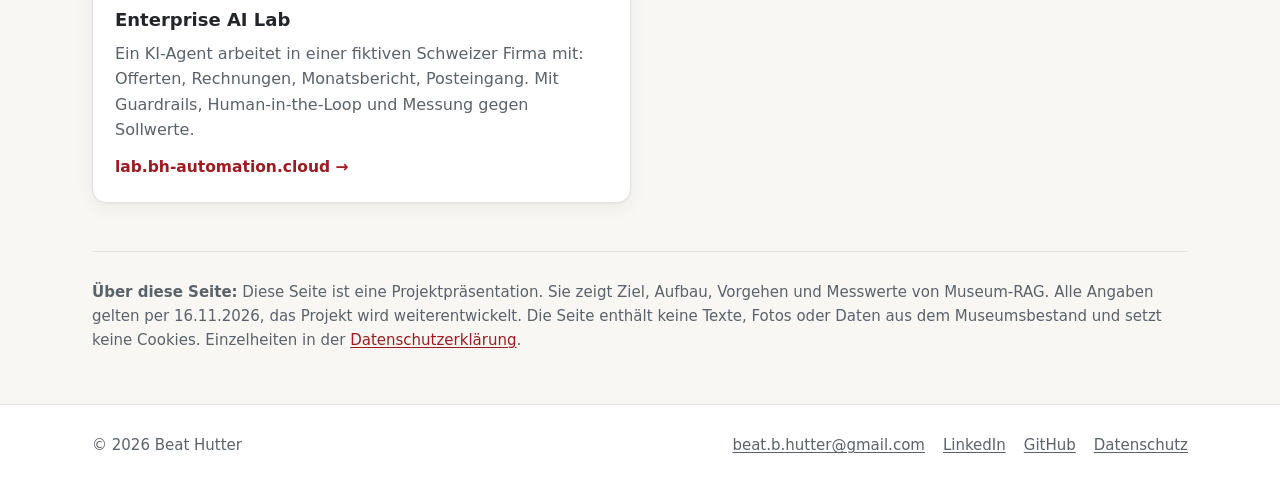
==== commit 17e943f8: "fix: restore test set size to 99 and publish re-measured photo search figures" ====
--- a/docs/index.html
+++ b/docs/index.html
@@ -104,7 +104,7 @@
 
     <section id="ergebnisse">
       <h2>Was das System heute kann</h2>
-      <p class="section-lead">Sieben Fähigkeiten, gemessen gegen ein festes Testset (Ground Truth) mit 98 Testfällen in vier Suiten. Vom ersten Wurf bis zum MVP kamen die Verbesserungen aus drei Hebeln: saubere Daten in der Ingestion Pipeline, eine Suche, die je nach Frage den passenden Weg wählt, und Prüfschritte vor der Antwort. Jede Änderung wurde gemessen, bevor sie übernommen wurde. Alle Läufe nutzen gpt-4o-mini von OpenAI.</p>
+      <p class="section-lead">Sieben Fähigkeiten, gemessen gegen ein festes Testset (Ground Truth) mit 99 Testfällen in vier Suiten. Vom ersten Wurf bis zum MVP kamen die Verbesserungen aus drei Hebeln: saubere Daten in der Ingestion Pipeline, eine Suche, die je nach Frage den passenden Weg wählt, und Prüfschritte vor der Antwort. Jede Änderung wurde gemessen, bevor sie übernommen wurde. Alle Läufe nutzen gpt-4o-mini von OpenAI.</p>
       <div class="table-wrap">
         <table class="results">
           <thead><tr><th scope="col">Fähigkeit</th><th scope="col">Was das System macht</th><th scope="col">Messgrösse</th><th scope="col">Erster Wurf → MVP*</th></tr></thead>
@@ -113,13 +113,13 @@
             <tr><td>Sachthemen</td><td data-label="Was das System macht">Offene Fragen, etwa zur Schule oder zum Gewerbe, laufen über die hybride Suche. Ein Sprachmodell ordnet die Fundstellen nach Relevanz (LLM-Reranking)</td><td data-label="Messgrösse">Trefferquote (Recall)</td><td class="cost" data-label="Erster Wurf → MVP*">45.0&nbsp;% → 79.4&nbsp;%</td></tr>
             <tr><td>Fragen ohne Beleg</td><td data-label="Was das System macht">Steht im Bestand nichts zur Frage, sagt das System das. Eine Relevanzschwelle als Guardrail verhindert, dass überhaupt eine Antwort erzeugt wird</td><td data-label="Messgrösse">korrekt mit «keine Angaben» beantwortet</td><td class="cost" data-label="Erster Wurf → MVP*">4 von 5 → 5 von 5</td></tr>
             <tr><td>Teilwissen</td><td data-label="Was das System macht">Bei mehrteiligen Fragen beantwortet das System den belegten Teil und nennt, wozu Angaben fehlen, statt die Lücke zu füllen</td><td data-label="Messgrösse">Lücken korrekt benannt</td><td class="cost" data-label="Erster Wurf → MVP*">4 von 4</td></tr>
-            <tr><td>Fotosuche</td><td data-label="Was das System macht">Sucht in 1'786 Einträgen, unterscheidet abgebildete Personen von Fotografierenden und filtert nach Jahren (Metadaten-Filter). Die Suche selbst braucht kein generatives Sprachmodell</td><td data-label="Messgrösse">richtige Bilder unter den ersten zehn (Recall@10)</td><td class="cost" data-label="Erster Wurf → MVP*">29.9&nbsp;% → 94.2&nbsp;%</td></tr>
+            <tr><td>Fotosuche</td><td data-label="Was das System macht">Sucht in 1'786 Einträgen, unterscheidet abgebildete Personen von Fotografierenden und filtert nach Jahren (Metadaten-Filter). Die Suche selbst braucht kein generatives Sprachmodell</td><td data-label="Messgrösse">richtige Bilder unter den ersten zehn (Recall@10)</td><td class="cost" data-label="Erster Wurf → MVP*">29.9&nbsp;% → 85.8&nbsp;%</td></tr>
             <tr><td>Absicht erkennen</td><td data-label="Was das System macht">Der Intent Router unterscheidet Wissensfrage, Fotosuche, Frage zum Bestand und Begrüssung in einem einzigen Modellaufruf</td><td data-label="Messgrösse">richtig erkannte Fragen</td><td class="cost" data-label="Erster Wurf → MVP*">33 von 40 → 40 von 40</td></tr>
             <tr><td>Folgefragen</td><td data-label="Was das System macht">«Wann wurde sie gebaut?» oder «Gibt es Fotos davon?» werden aus dem Gesprächsverlauf aufgelöst (Pronomenauflösung, Query Rewriting)</td><td data-label="Messgrösse">richtig verstandene Gesprächsschritte</td><td class="cost" data-label="Erster Wurf → MVP*">13 von 15 → 15 von 15</td></tr>
           </tbody>
         </table>
       </div>
-      <p class="below-table">Erster Wurf ist der Stand vom 28. und 29.10.2026, gemessen mit demselben Testset wie das MVP. * Stand 16.11.2026. Die Testfragen enthalten Inhalte aus dem Archiv und werden deshalb nicht veröffentlicht. Testset, Messgrössen und alle Zwischenschritte stehen in der <a href="https://github.com/BeatHutter/museum-hybrid-rag/blob/main/documentation/evaluation.md#deutsche-fassung" target="_blank" rel="noopener">Evaluation auf GitHub</a>.</p>
+      <p class="below-table">Erster Wurf ist der Stand vom 28. und 29.10.2026, gemessen mit demselben Testset wie das MVP. * Stand 16.11.2026; die Fotosuche wurde am 18.11.2026 mit dem aktuellen Code nachgemessen. Die Testfragen enthalten Inhalte aus dem Archiv und werden deshalb nicht veröffentlicht. Testset, Messgrössen und alle Zwischenschritte stehen in der <a href="https://github.com/BeatHutter/museum-hybrid-rag/blob/main/documentation/evaluation.md#deutsche-fassung" target="_blank" rel="noopener">Evaluation auf GitHub</a>.</p>
       <div class="grid two cost-cards">
         <div class="card">
           <h3>Warum gpt-4o-mini</h3>
@@ -275,7 +275,7 @@
         <div class="arch-side">
           <div class="side-box hitl">
             <h3>Qualität und Evals</h3>
-            <div class="chips"><span class="chip gov">98 Testfälle in vier Suiten</span><span class="chip gov">98.7&nbsp;% Trefferquote bei Namen</span><span class="chip gov">5 von 5 Fragen ohne Beleg erkannt</span><span class="chip gov">Regressionstests vor jeder Änderung</span></div>
+            <div class="chips"><span class="chip gov">99 Testfälle in vier Suiten</span><span class="chip gov">98.7&nbsp;% Trefferquote bei Namen</span><span class="chip gov">5 von 5 Fragen ohne Beleg erkannt</span><span class="chip gov">Regressionstests vor jeder Änderung</span></div>
           </div>
           <div class="side-box">
             <h3>Observability</h3>
@@ -304,7 +304,7 @@
           <dt>Vektordatenbank</dt><dd>Qdrant (v1.16.1, selbst betrieben in Docker), hybride Abfrage über Reciprocal Rank Fusion</dd>
           <dt>Katalog und Protokoll</dt><dd>Geprüfter Katalog aller Schriften als Grundlage der Quellenzeile. Betriebsprotokoll in einer SQLite-Datenbank auf dem Server</dd>
           <dt>Plattform und Netz</dt><dd>Linux-VPS (Ubuntu 24.04), Docker Compose, Traefik Reverse Proxy (Let's Encrypt), Nginx für die Fotos</dd>
-          <dt>Qualität und Release</dt><dd>Eigenes Evaluations-Framework (98 Testfälle in 4 Suiten) und mehrstufige Prüfung vor jeder Veröffentlichung, unter anderem mit Gitleaks gegen versehentlich veröffentlichte Schlüssel</dd>
+          <dt>Qualität und Release</dt><dd>Eigenes Evaluations-Framework (99 Testfälle in 4 Suiten) und mehrstufige Prüfung vor jeder Veröffentlichung, unter anderem mit Gitleaks gegen versehentlich veröffentlichte Schlüssel</dd>
           <dt>Entwicklung</dt><dd>Claude Code in VS Code, Google Antigravity, Git und GitHub</dd>
         </dl></div>
       </div>
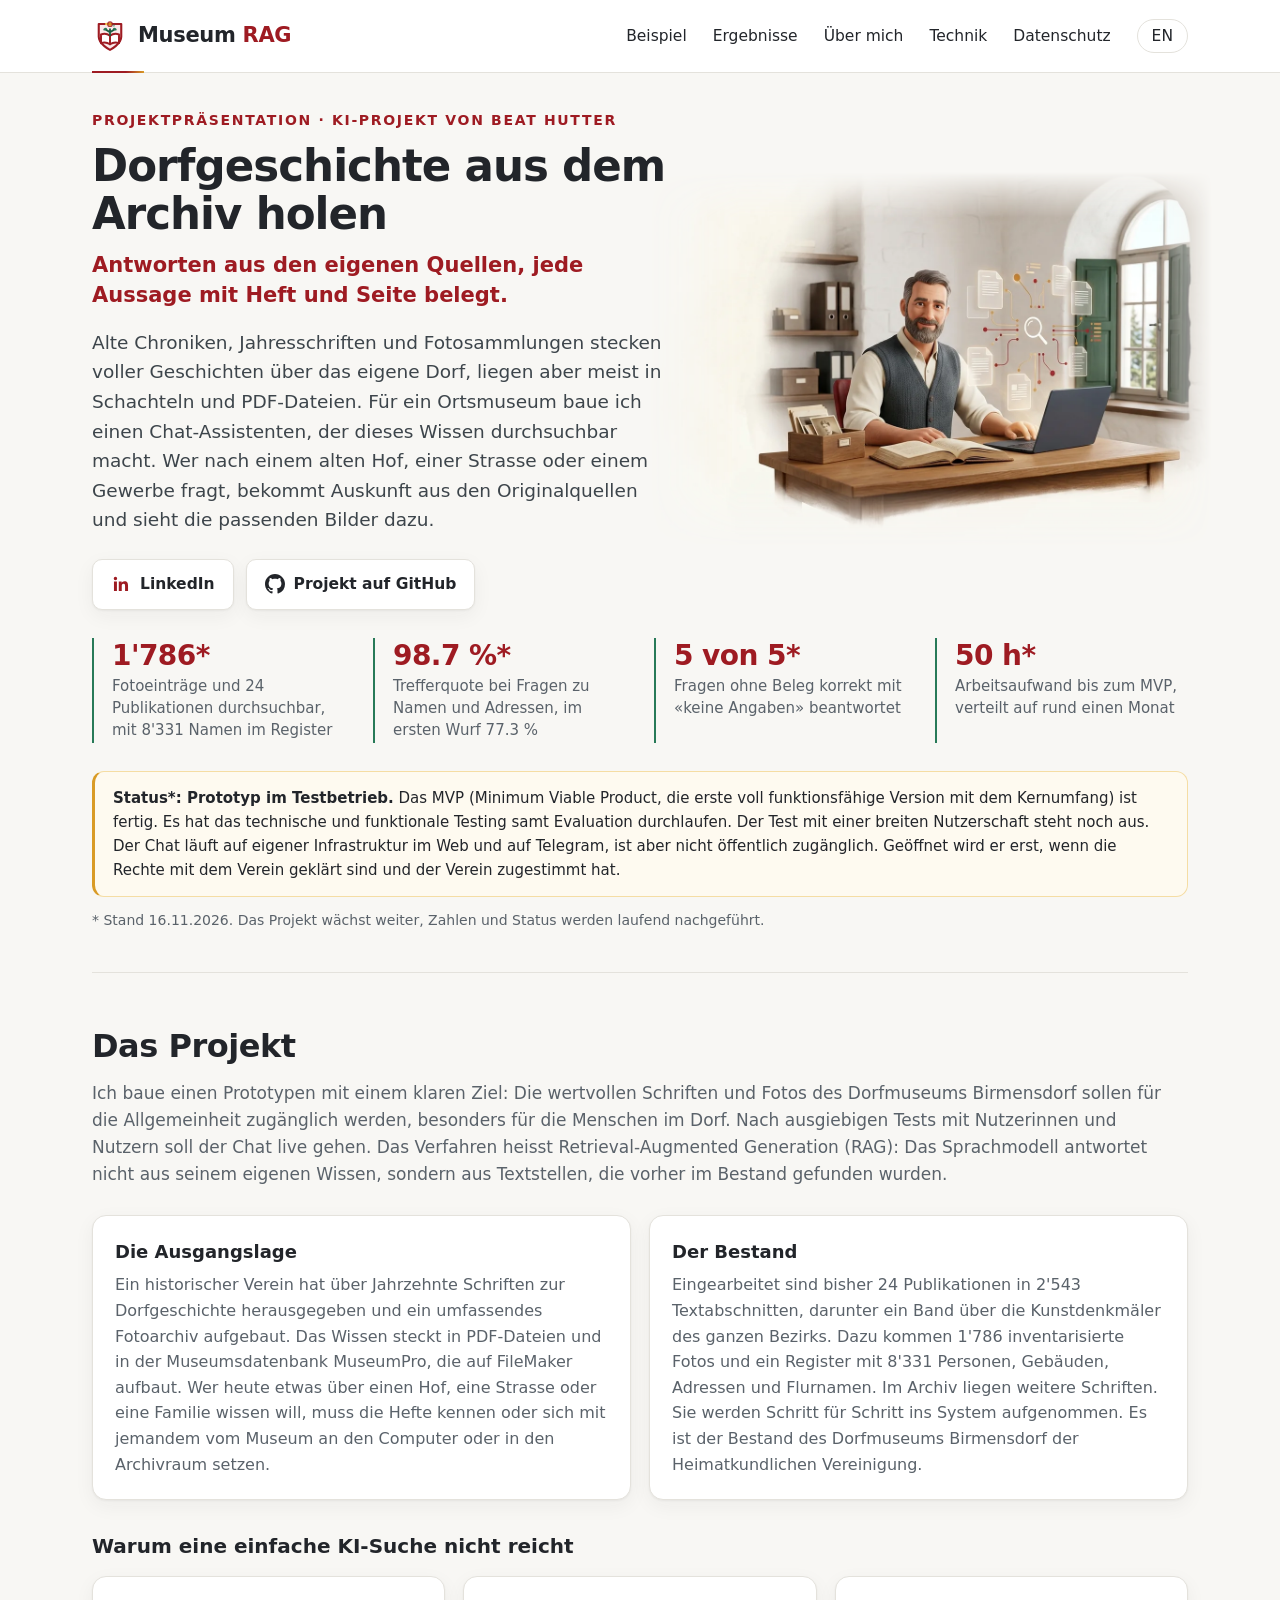
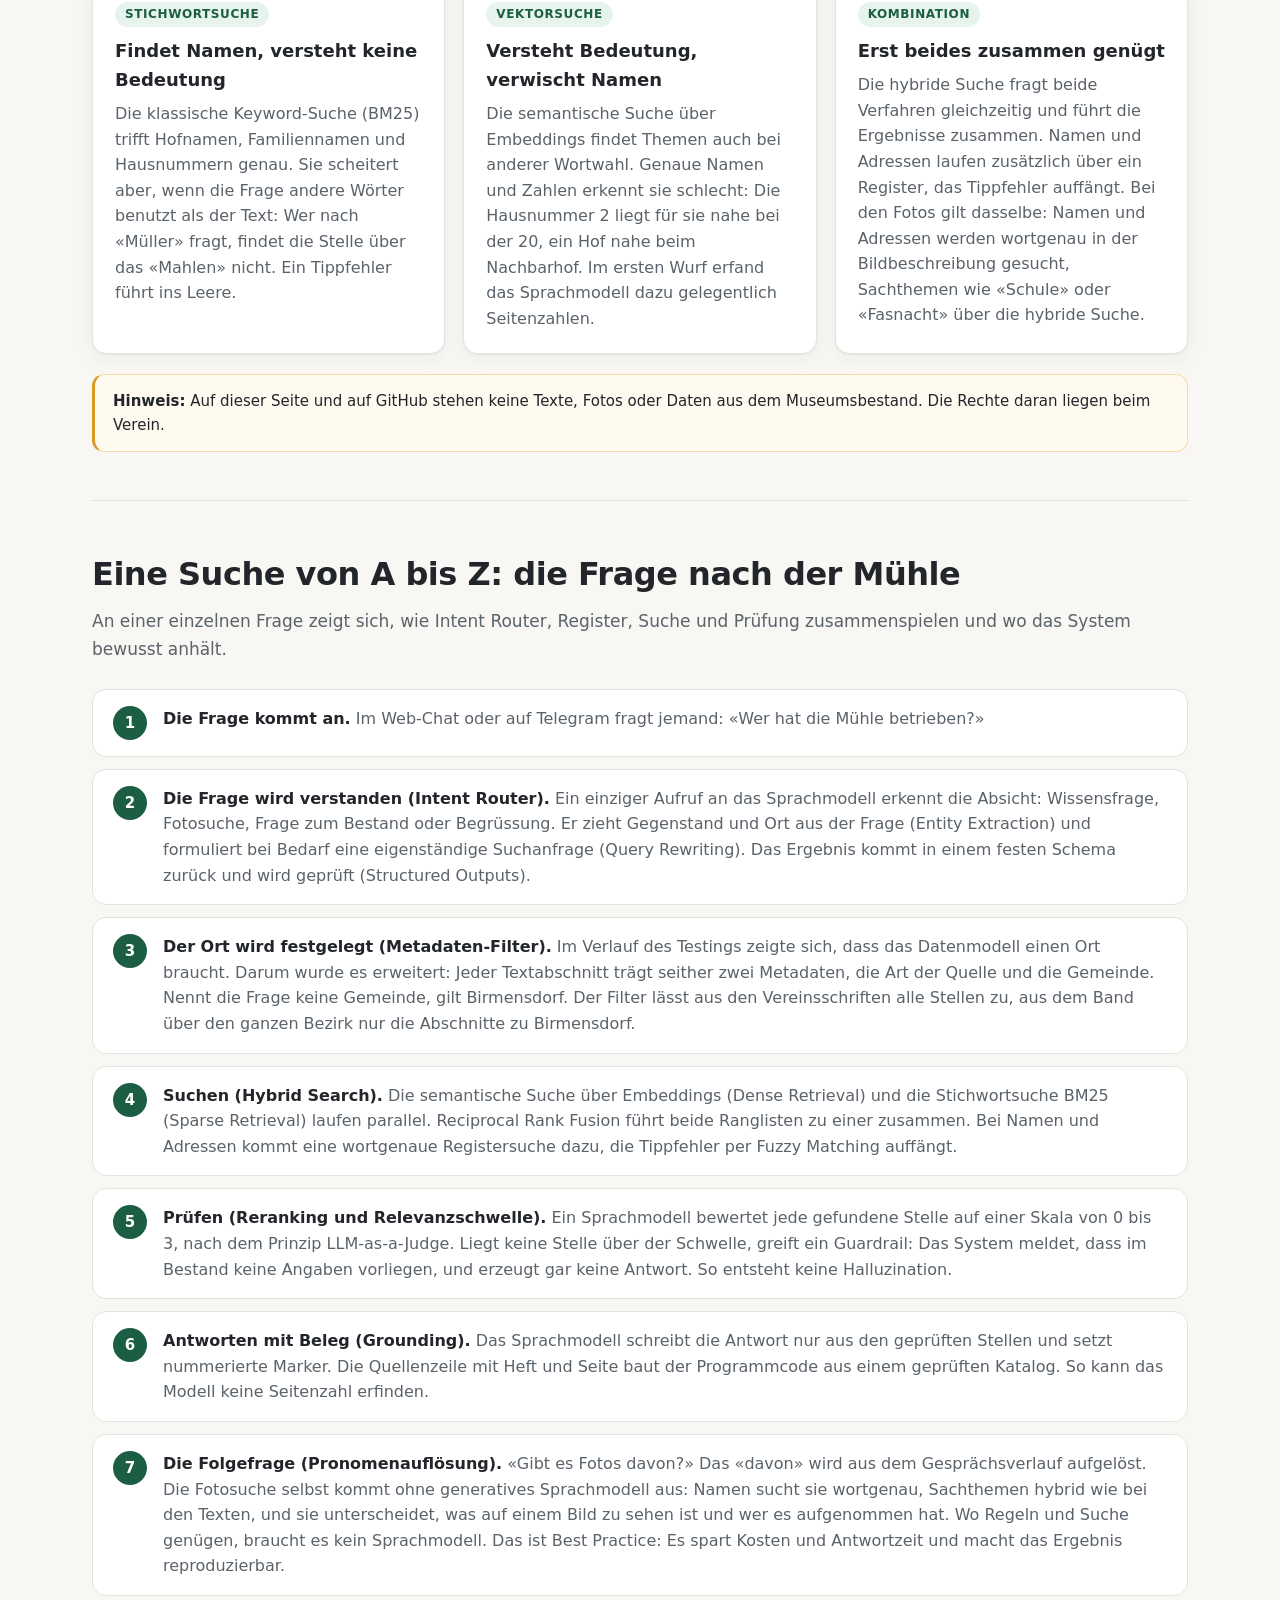
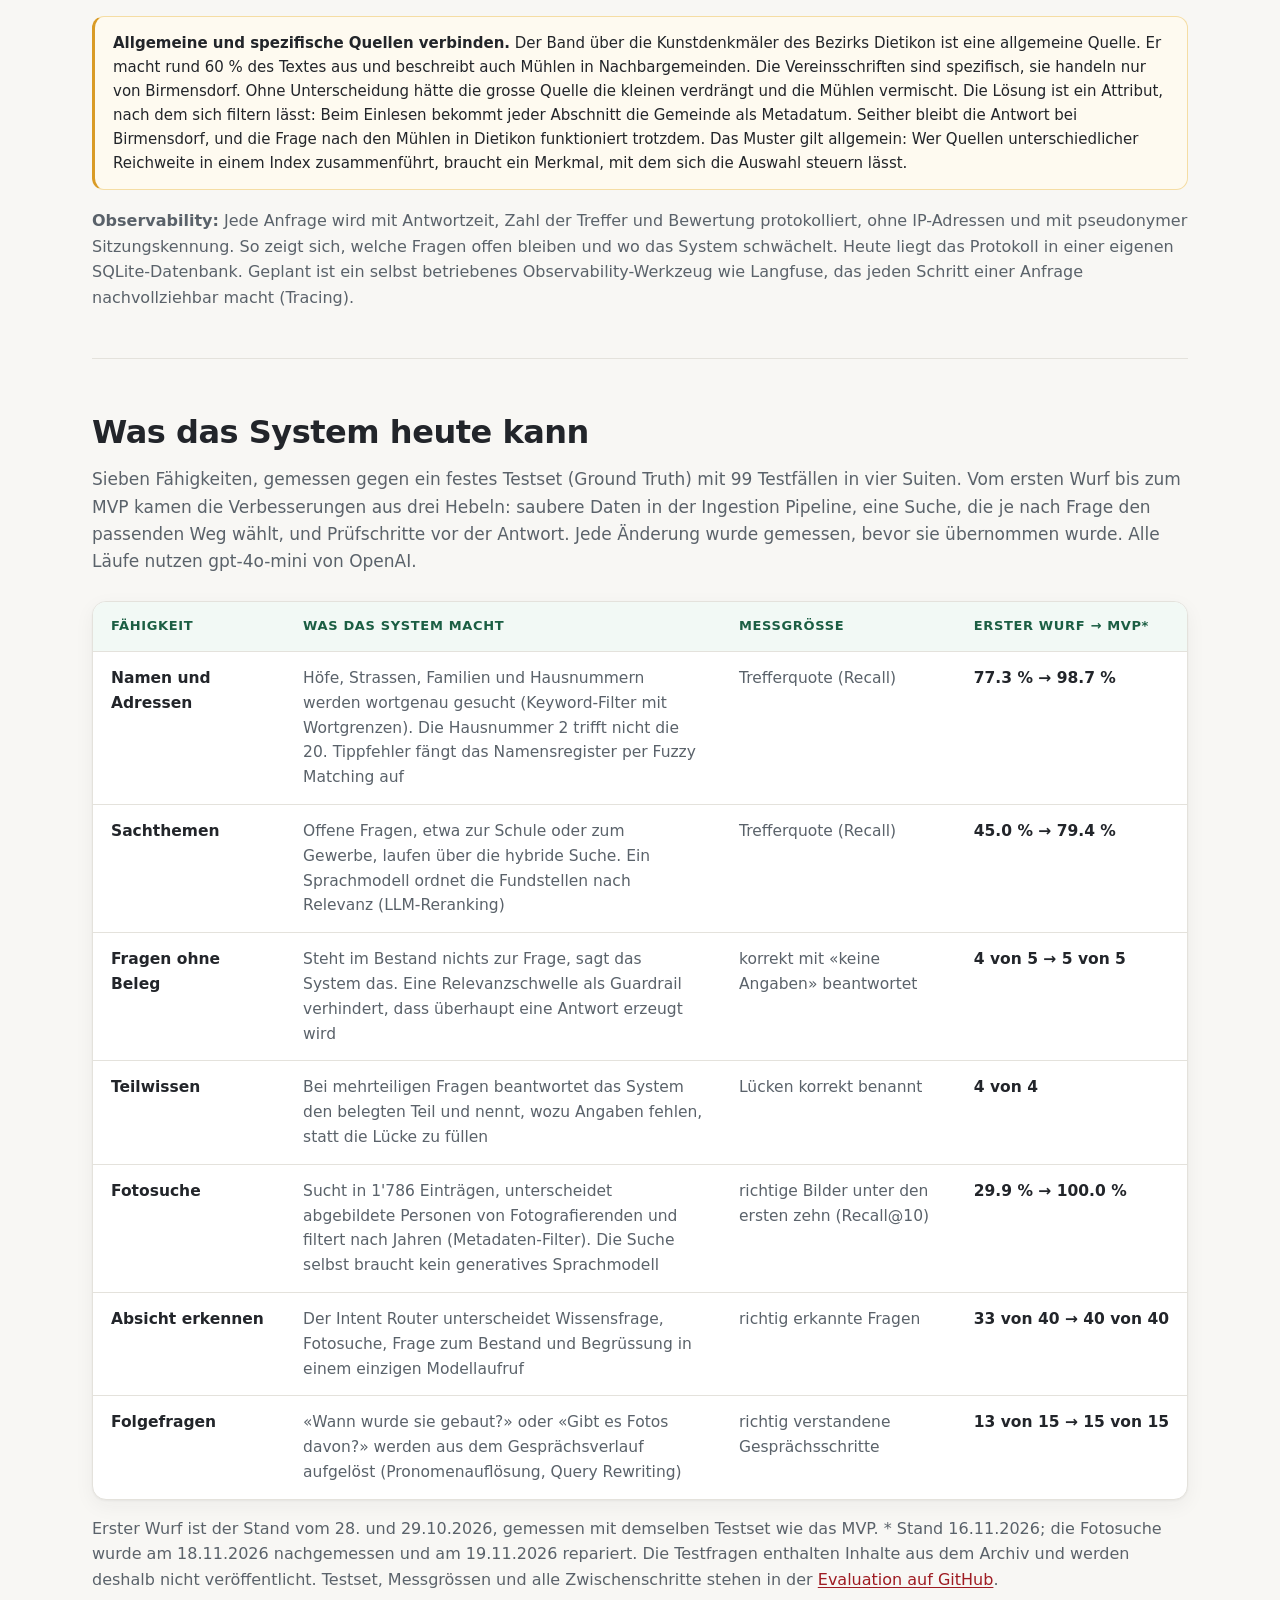
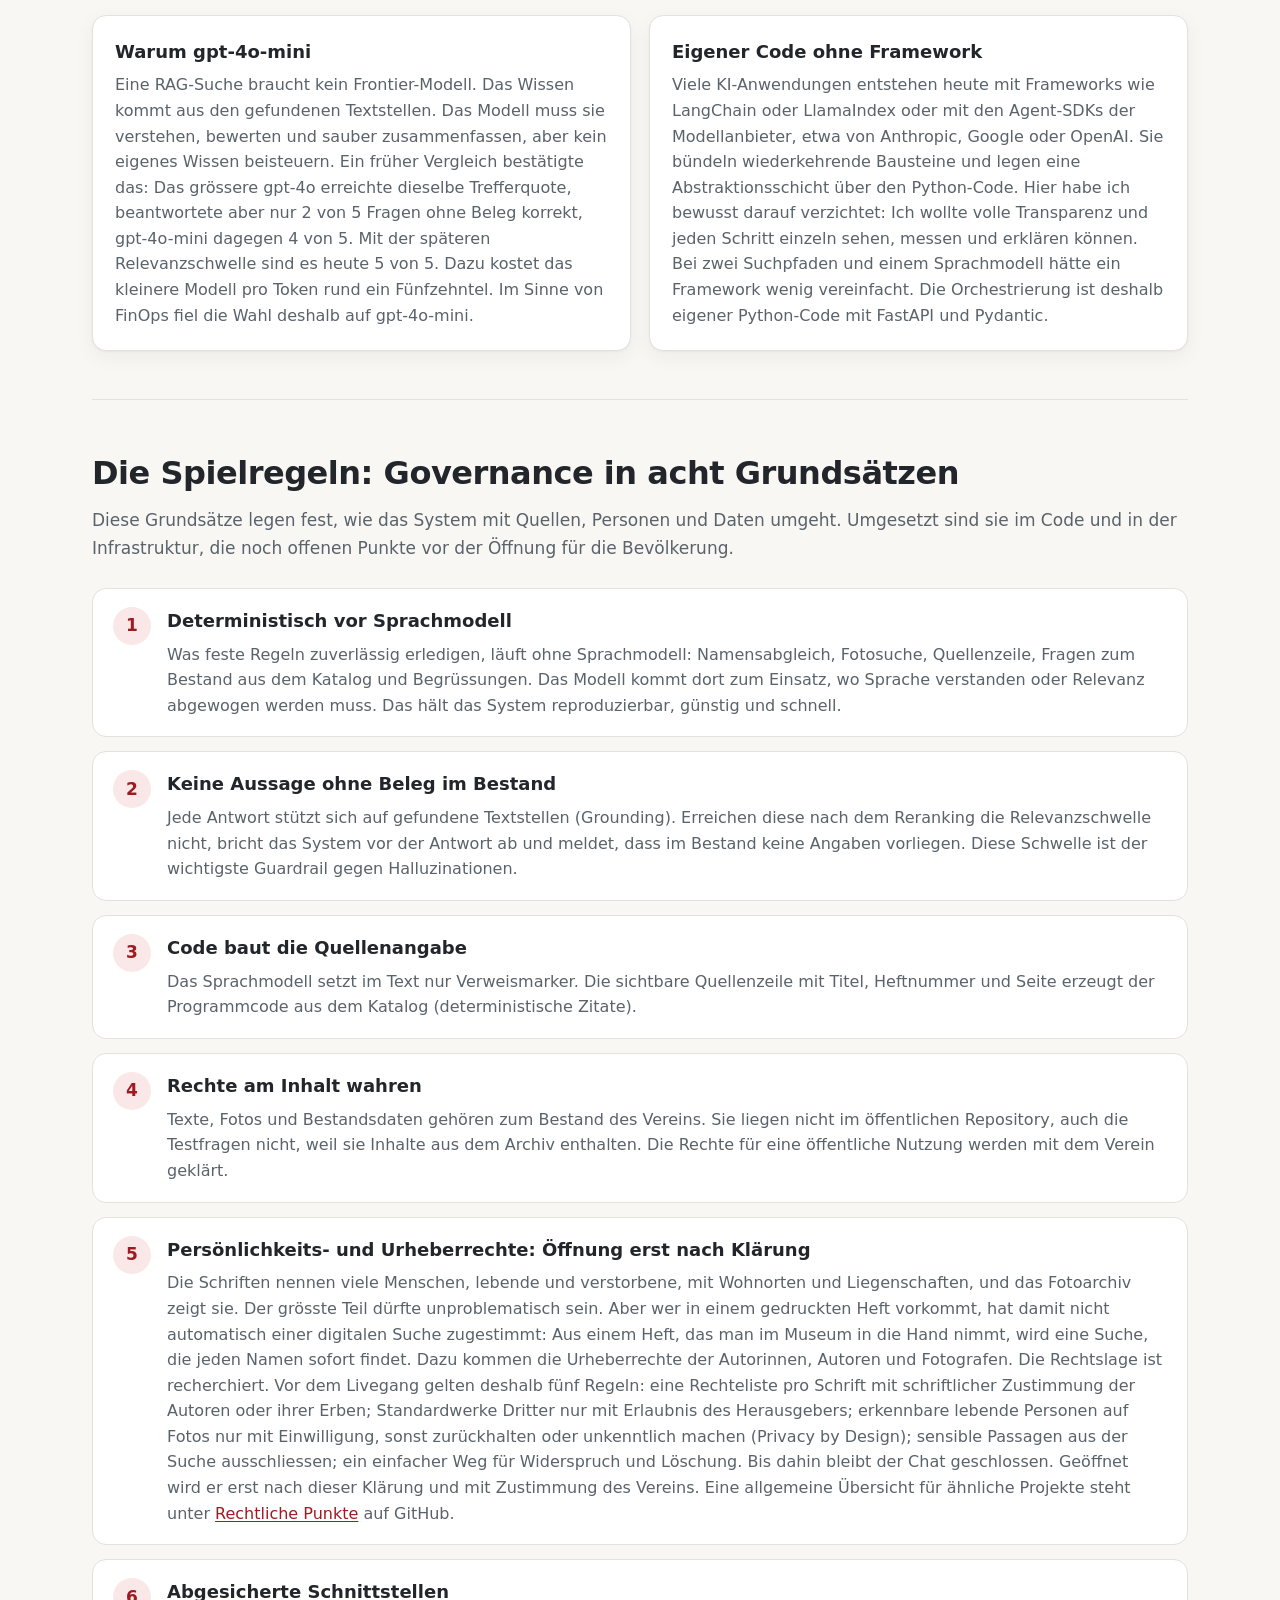
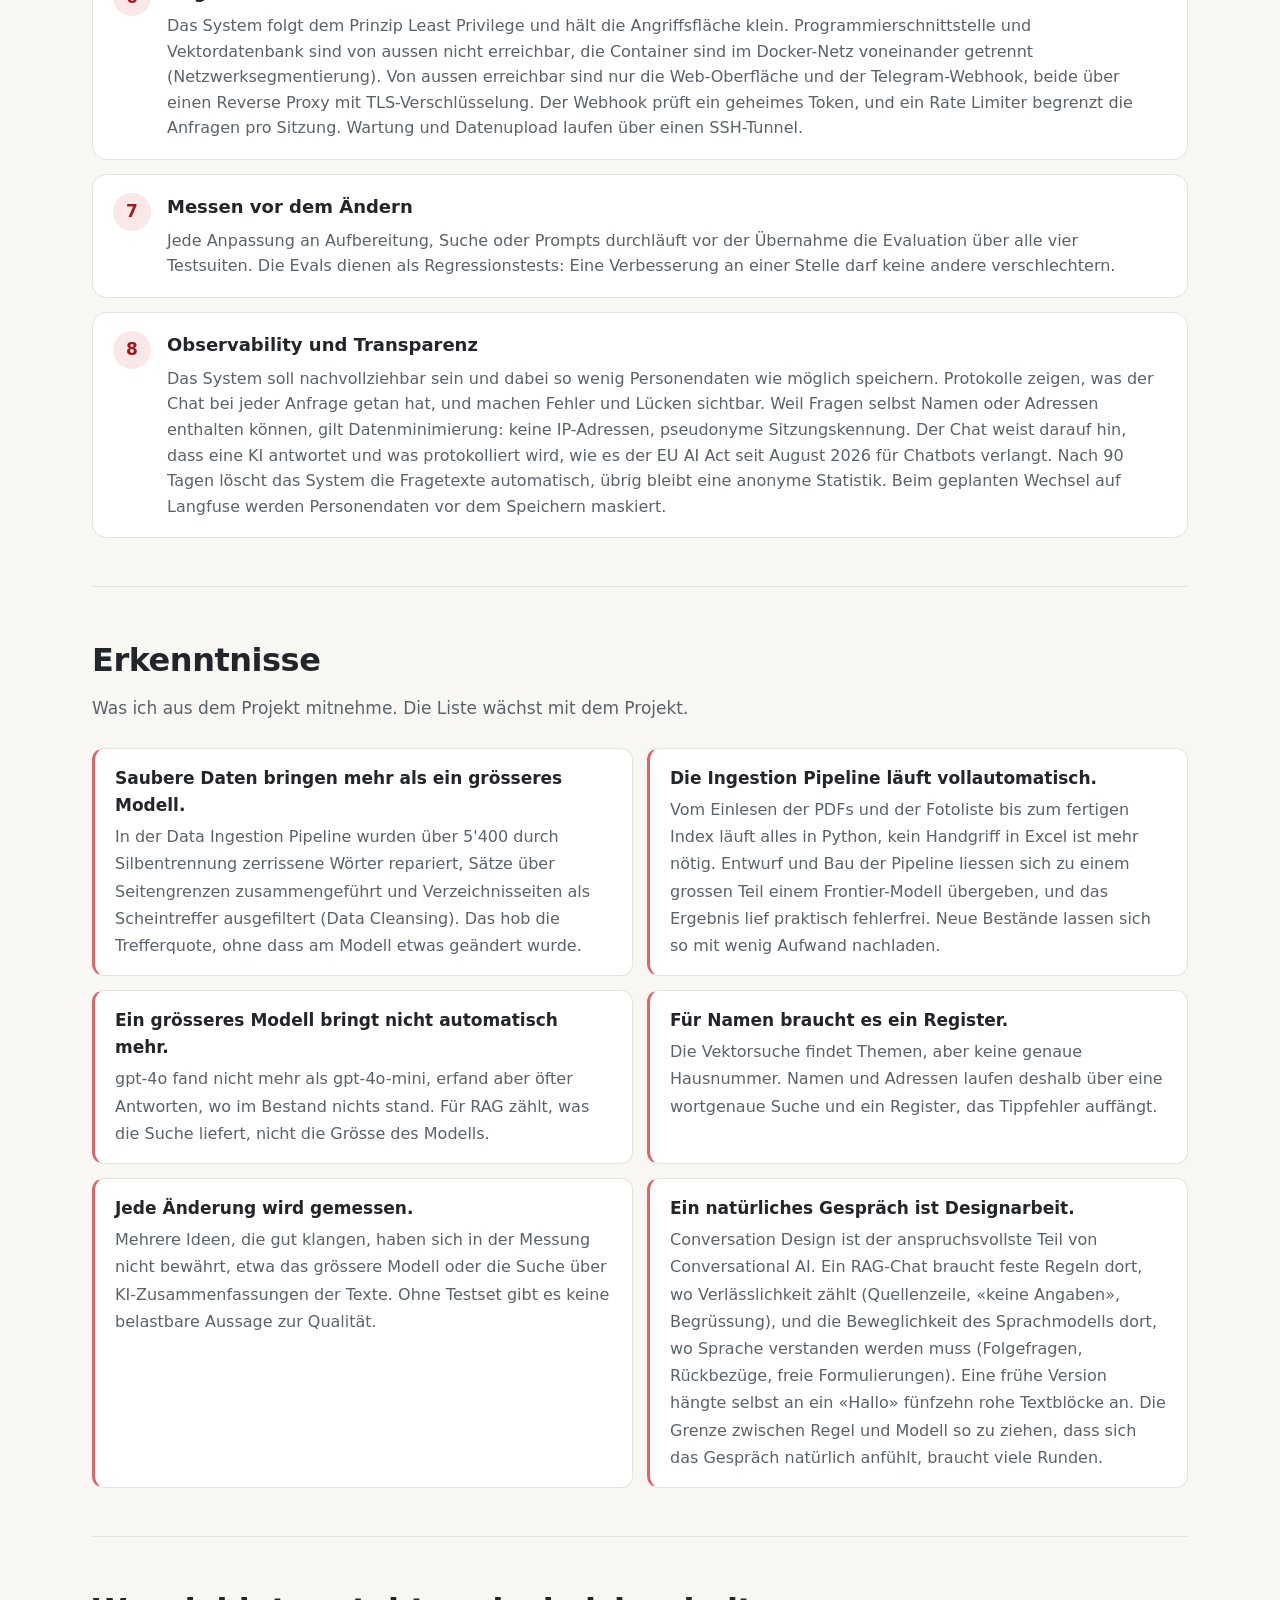
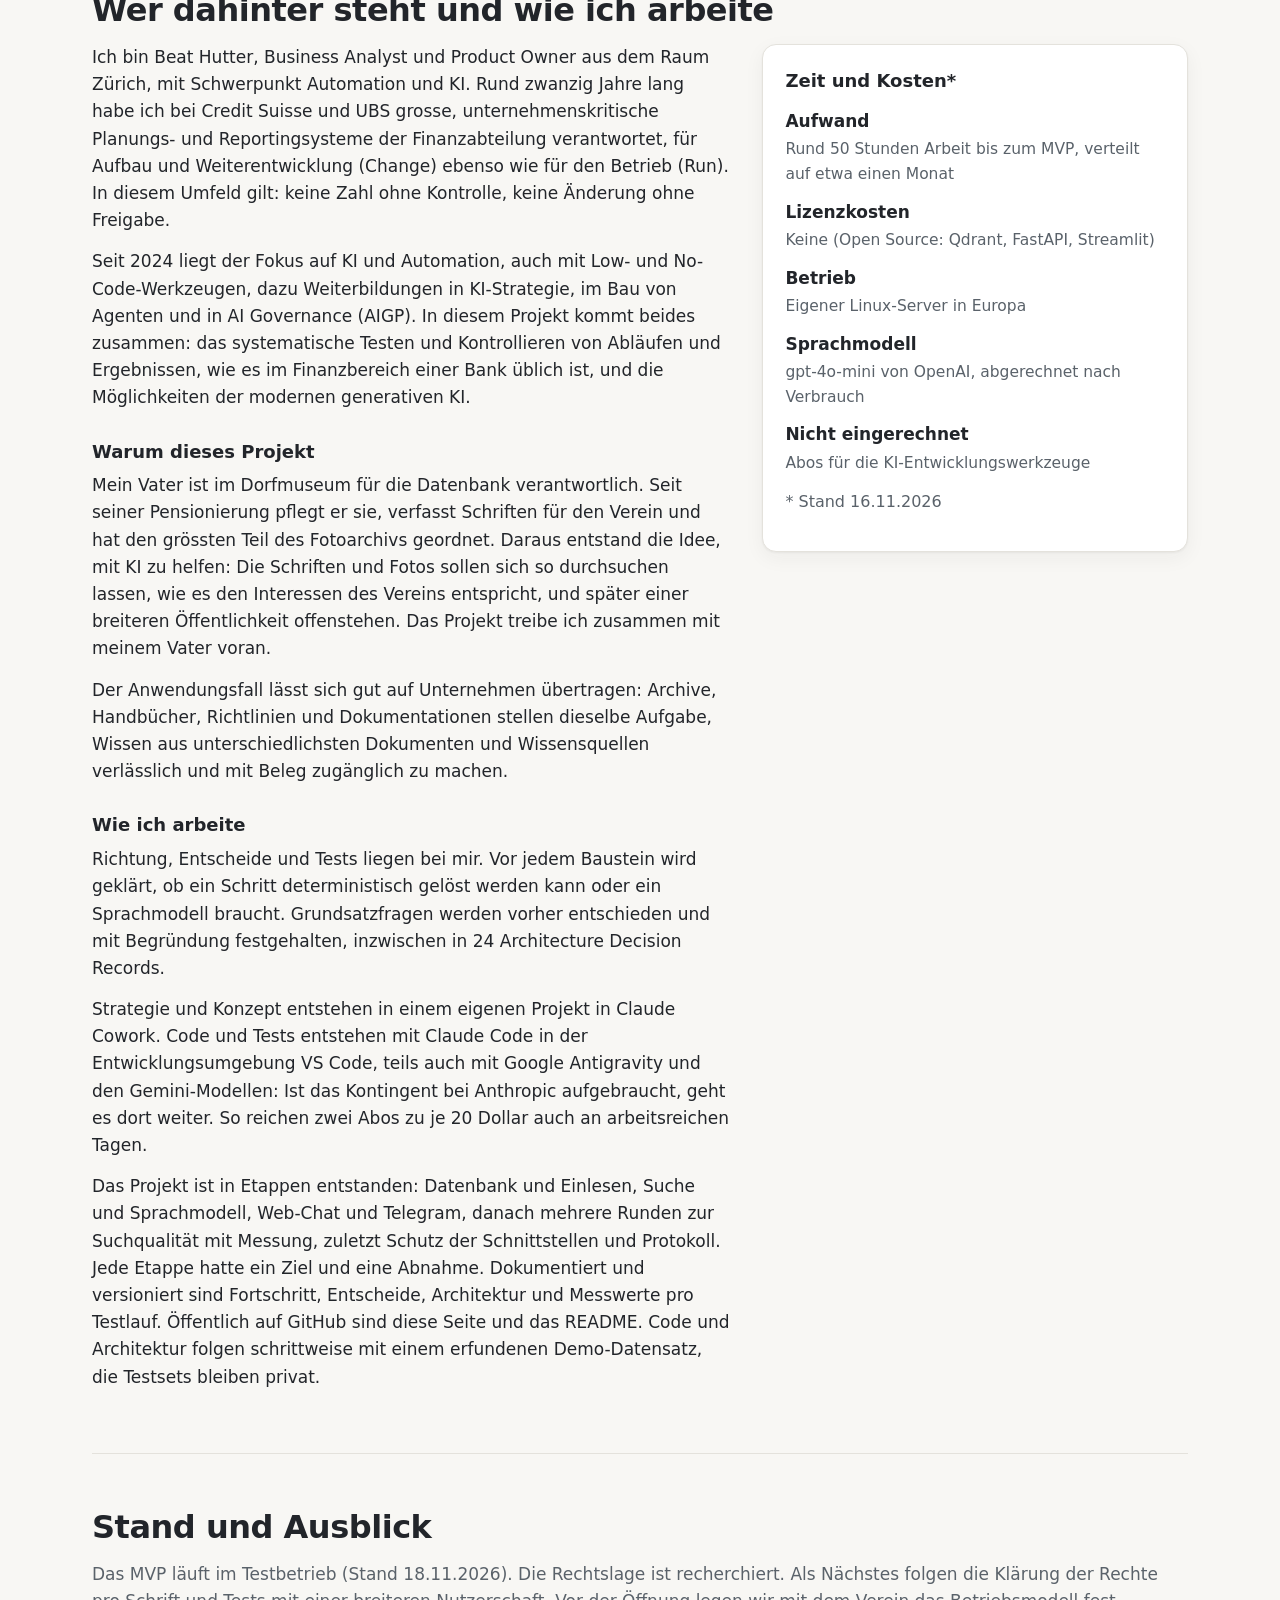
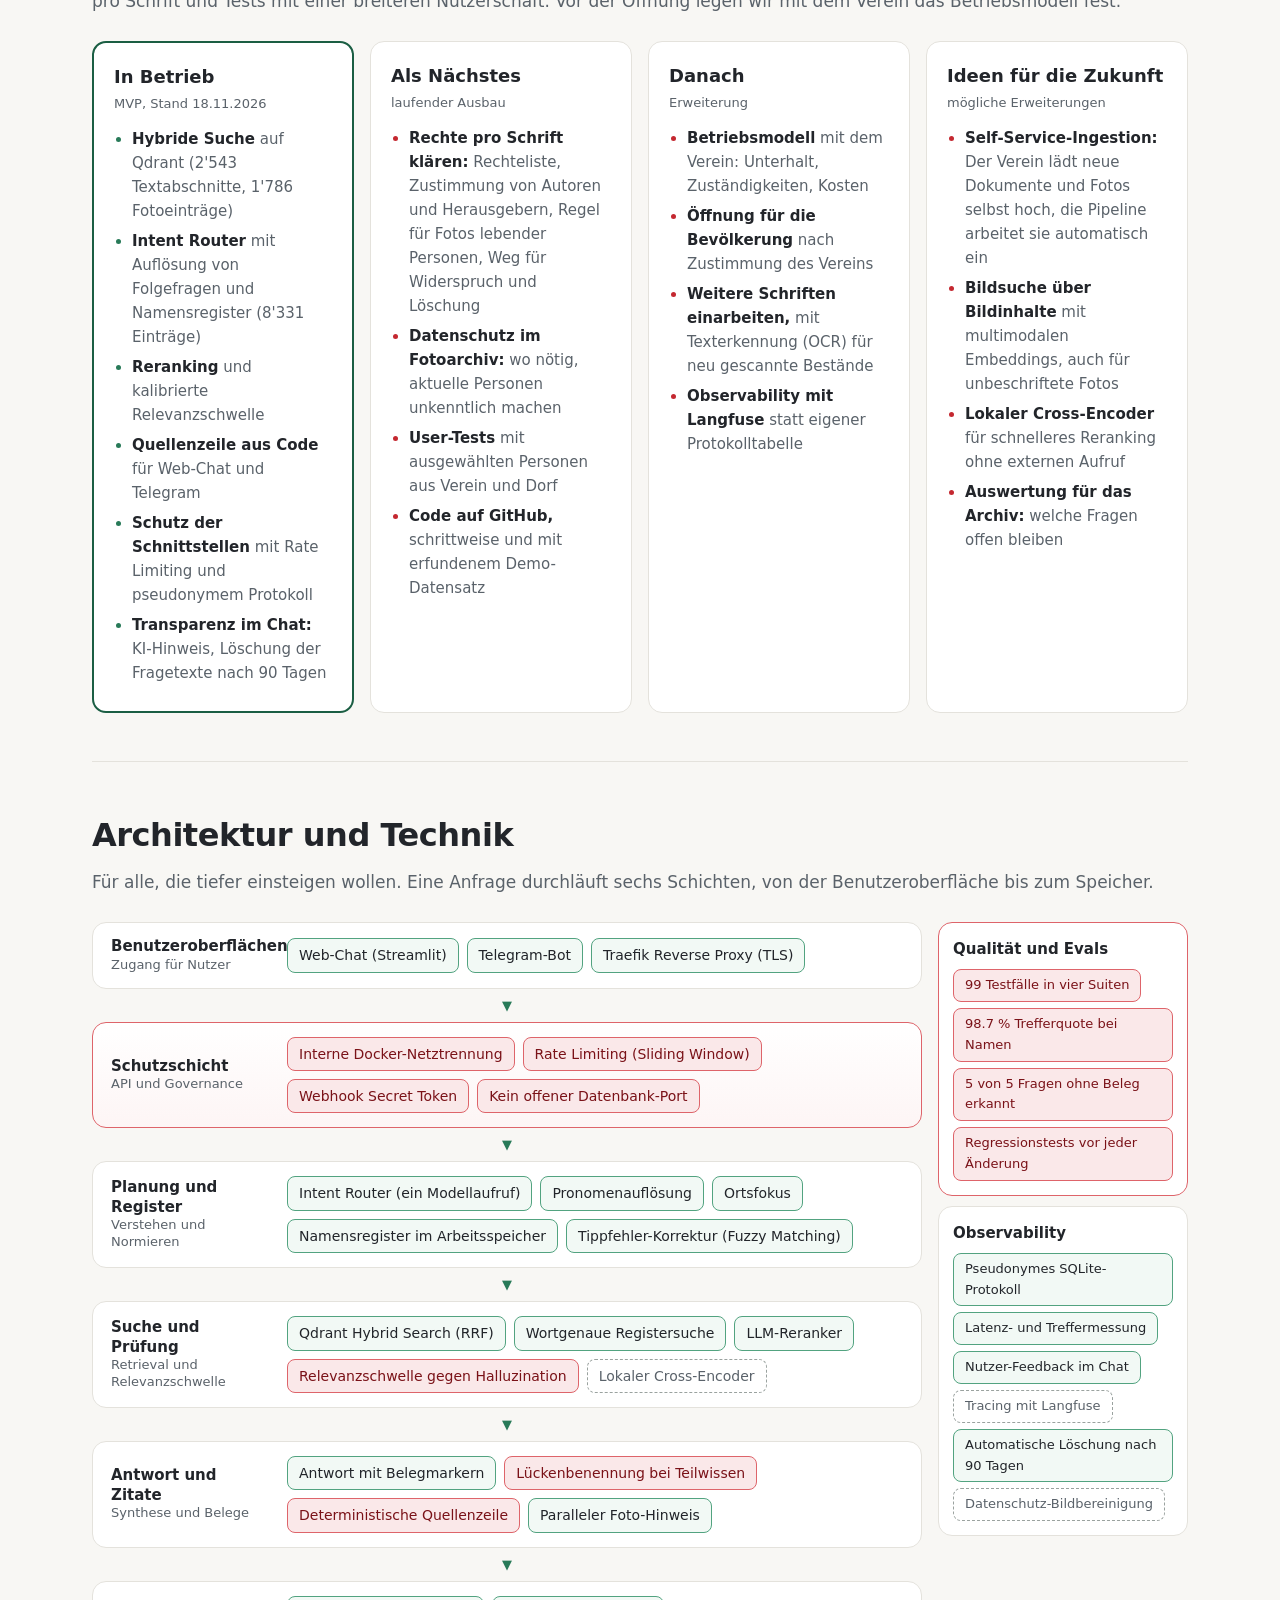
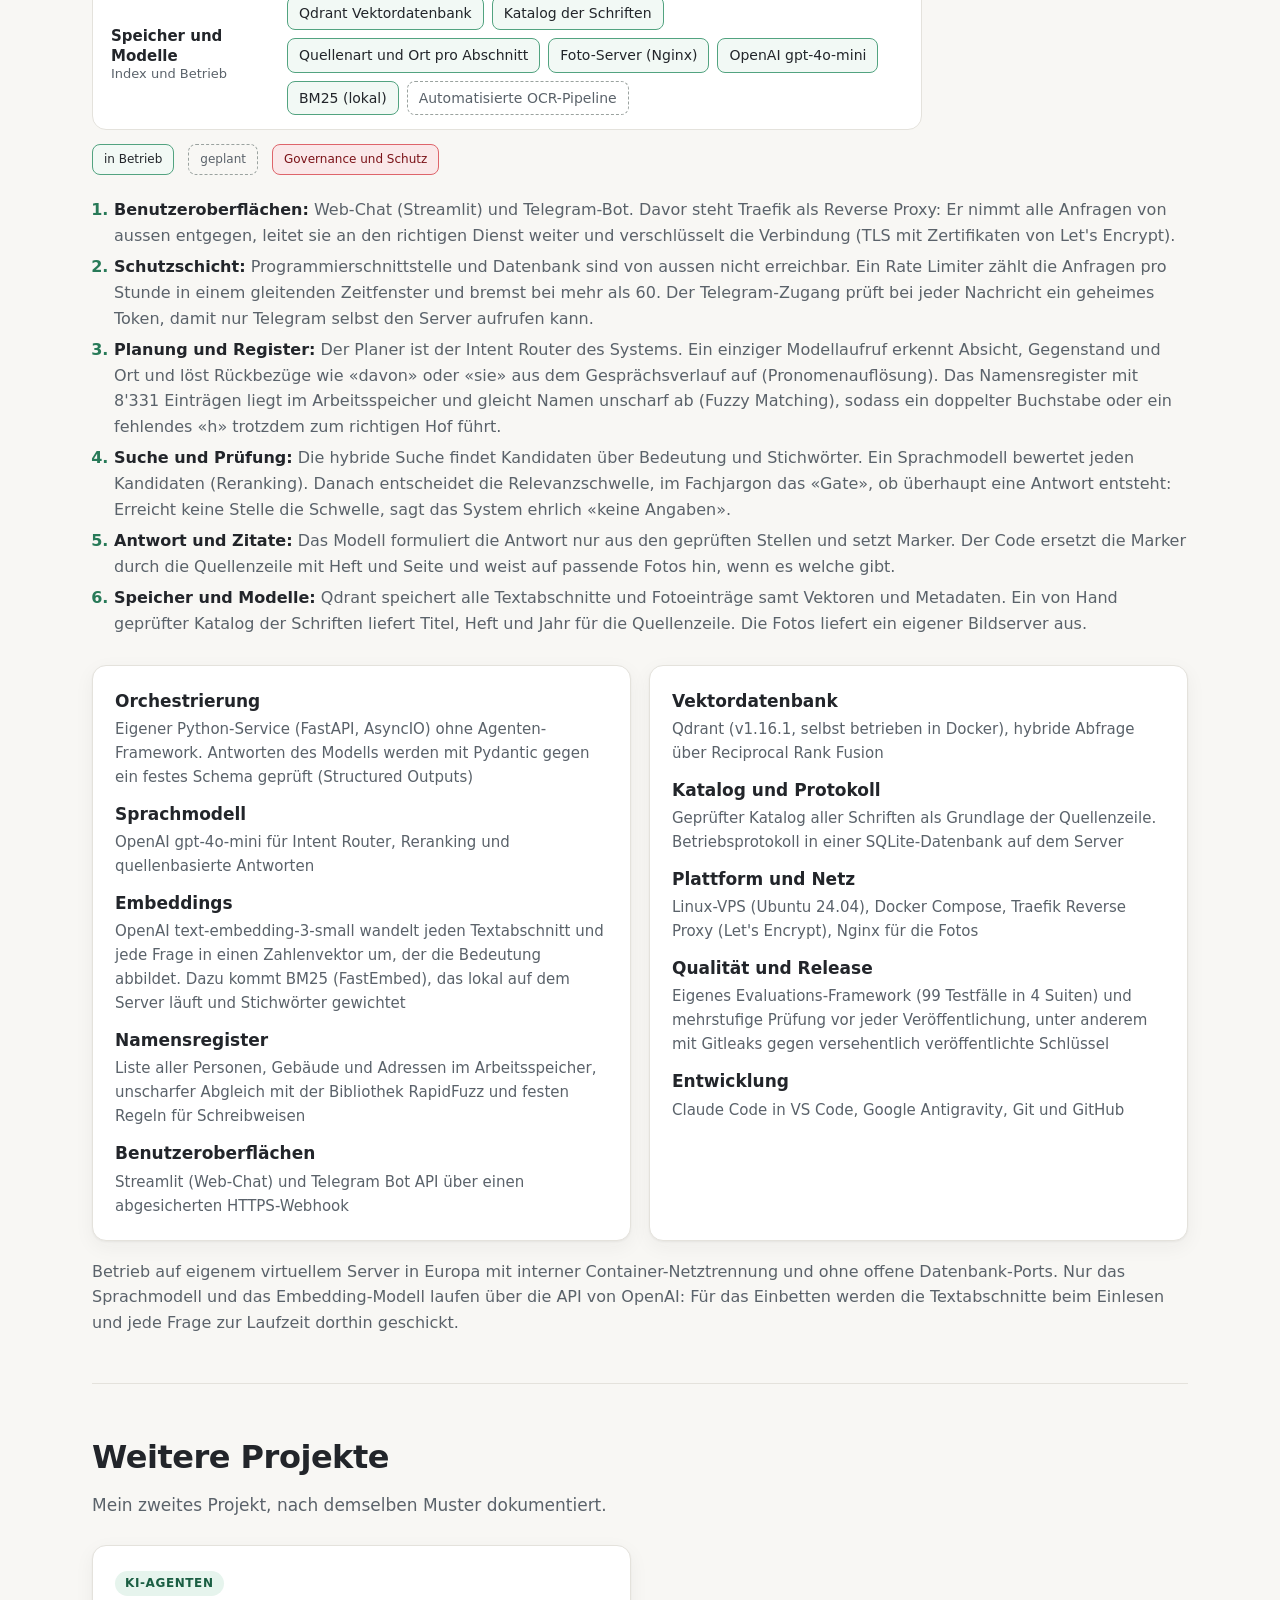
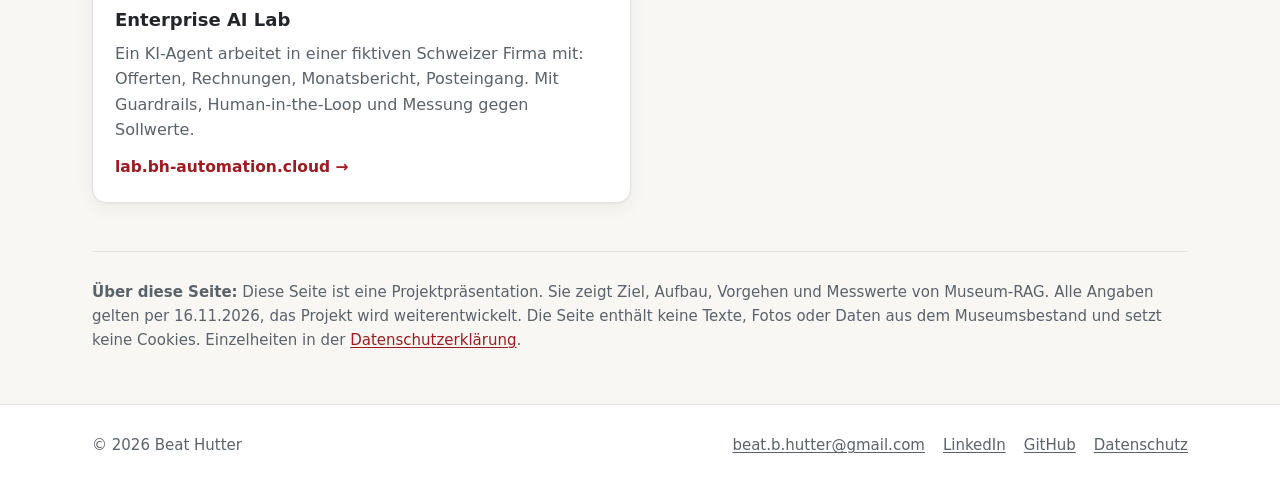
==== commit 6b48c909: "fix(search): repair photo search, update evaluation figures" ====
--- a/docs/index.html
+++ b/docs/index.html
@@ -113,13 +113,13 @@
             <tr><td>Sachthemen</td><td data-label="Was das System macht">Offene Fragen, etwa zur Schule oder zum Gewerbe, laufen über die hybride Suche. Ein Sprachmodell ordnet die Fundstellen nach Relevanz (LLM-Reranking)</td><td data-label="Messgrösse">Trefferquote (Recall)</td><td class="cost" data-label="Erster Wurf → MVP*">45.0&nbsp;% → 79.4&nbsp;%</td></tr>
             <tr><td>Fragen ohne Beleg</td><td data-label="Was das System macht">Steht im Bestand nichts zur Frage, sagt das System das. Eine Relevanzschwelle als Guardrail verhindert, dass überhaupt eine Antwort erzeugt wird</td><td data-label="Messgrösse">korrekt mit «keine Angaben» beantwortet</td><td class="cost" data-label="Erster Wurf → MVP*">4 von 5 → 5 von 5</td></tr>
             <tr><td>Teilwissen</td><td data-label="Was das System macht">Bei mehrteiligen Fragen beantwortet das System den belegten Teil und nennt, wozu Angaben fehlen, statt die Lücke zu füllen</td><td data-label="Messgrösse">Lücken korrekt benannt</td><td class="cost" data-label="Erster Wurf → MVP*">4 von 4</td></tr>
-            <tr><td>Fotosuche</td><td data-label="Was das System macht">Sucht in 1'786 Einträgen, unterscheidet abgebildete Personen von Fotografierenden und filtert nach Jahren (Metadaten-Filter). Die Suche selbst braucht kein generatives Sprachmodell</td><td data-label="Messgrösse">richtige Bilder unter den ersten zehn (Recall@10)</td><td class="cost" data-label="Erster Wurf → MVP*">29.9&nbsp;% → 85.8&nbsp;%</td></tr>
+            <tr><td>Fotosuche</td><td data-label="Was das System macht">Sucht in 1'786 Einträgen, unterscheidet abgebildete Personen von Fotografierenden und filtert nach Jahren (Metadaten-Filter). Die Suche selbst braucht kein generatives Sprachmodell</td><td data-label="Messgrösse">richtige Bilder unter den ersten zehn (Recall@10)</td><td class="cost" data-label="Erster Wurf → MVP*">29.9&nbsp;% → 100.0&nbsp;%</td></tr>
             <tr><td>Absicht erkennen</td><td data-label="Was das System macht">Der Intent Router unterscheidet Wissensfrage, Fotosuche, Frage zum Bestand und Begrüssung in einem einzigen Modellaufruf</td><td data-label="Messgrösse">richtig erkannte Fragen</td><td class="cost" data-label="Erster Wurf → MVP*">33 von 40 → 40 von 40</td></tr>
             <tr><td>Folgefragen</td><td data-label="Was das System macht">«Wann wurde sie gebaut?» oder «Gibt es Fotos davon?» werden aus dem Gesprächsverlauf aufgelöst (Pronomenauflösung, Query Rewriting)</td><td data-label="Messgrösse">richtig verstandene Gesprächsschritte</td><td class="cost" data-label="Erster Wurf → MVP*">13 von 15 → 15 von 15</td></tr>
           </tbody>
         </table>
       </div>
-      <p class="below-table">Erster Wurf ist der Stand vom 28. und 29.10.2026, gemessen mit demselben Testset wie das MVP. * Stand 16.11.2026; die Fotosuche wurde am 18.11.2026 mit dem aktuellen Code nachgemessen. Die Testfragen enthalten Inhalte aus dem Archiv und werden deshalb nicht veröffentlicht. Testset, Messgrössen und alle Zwischenschritte stehen in der <a href="https://github.com/BeatHutter/museum-hybrid-rag/blob/main/documentation/evaluation.md#deutsche-fassung" target="_blank" rel="noopener">Evaluation auf GitHub</a>.</p>
+      <p class="below-table">Erster Wurf ist der Stand vom 28. und 29.10.2026, gemessen mit demselben Testset wie das MVP. * Stand 16.11.2026; die Fotosuche wurde am 18.11.2026 nachgemessen und am 19.11.2026 repariert. Die Testfragen enthalten Inhalte aus dem Archiv und werden deshalb nicht veröffentlicht. Testset, Messgrössen und alle Zwischenschritte stehen in der <a href="https://github.com/BeatHutter/museum-hybrid-rag/blob/main/documentation/evaluation.md#deutsche-fassung" target="_blank" rel="noopener">Evaluation auf GitHub</a>.</p>
       <div class="grid two cost-cards">
         <div class="card">
           <h3>Warum gpt-4o-mini</h3>
